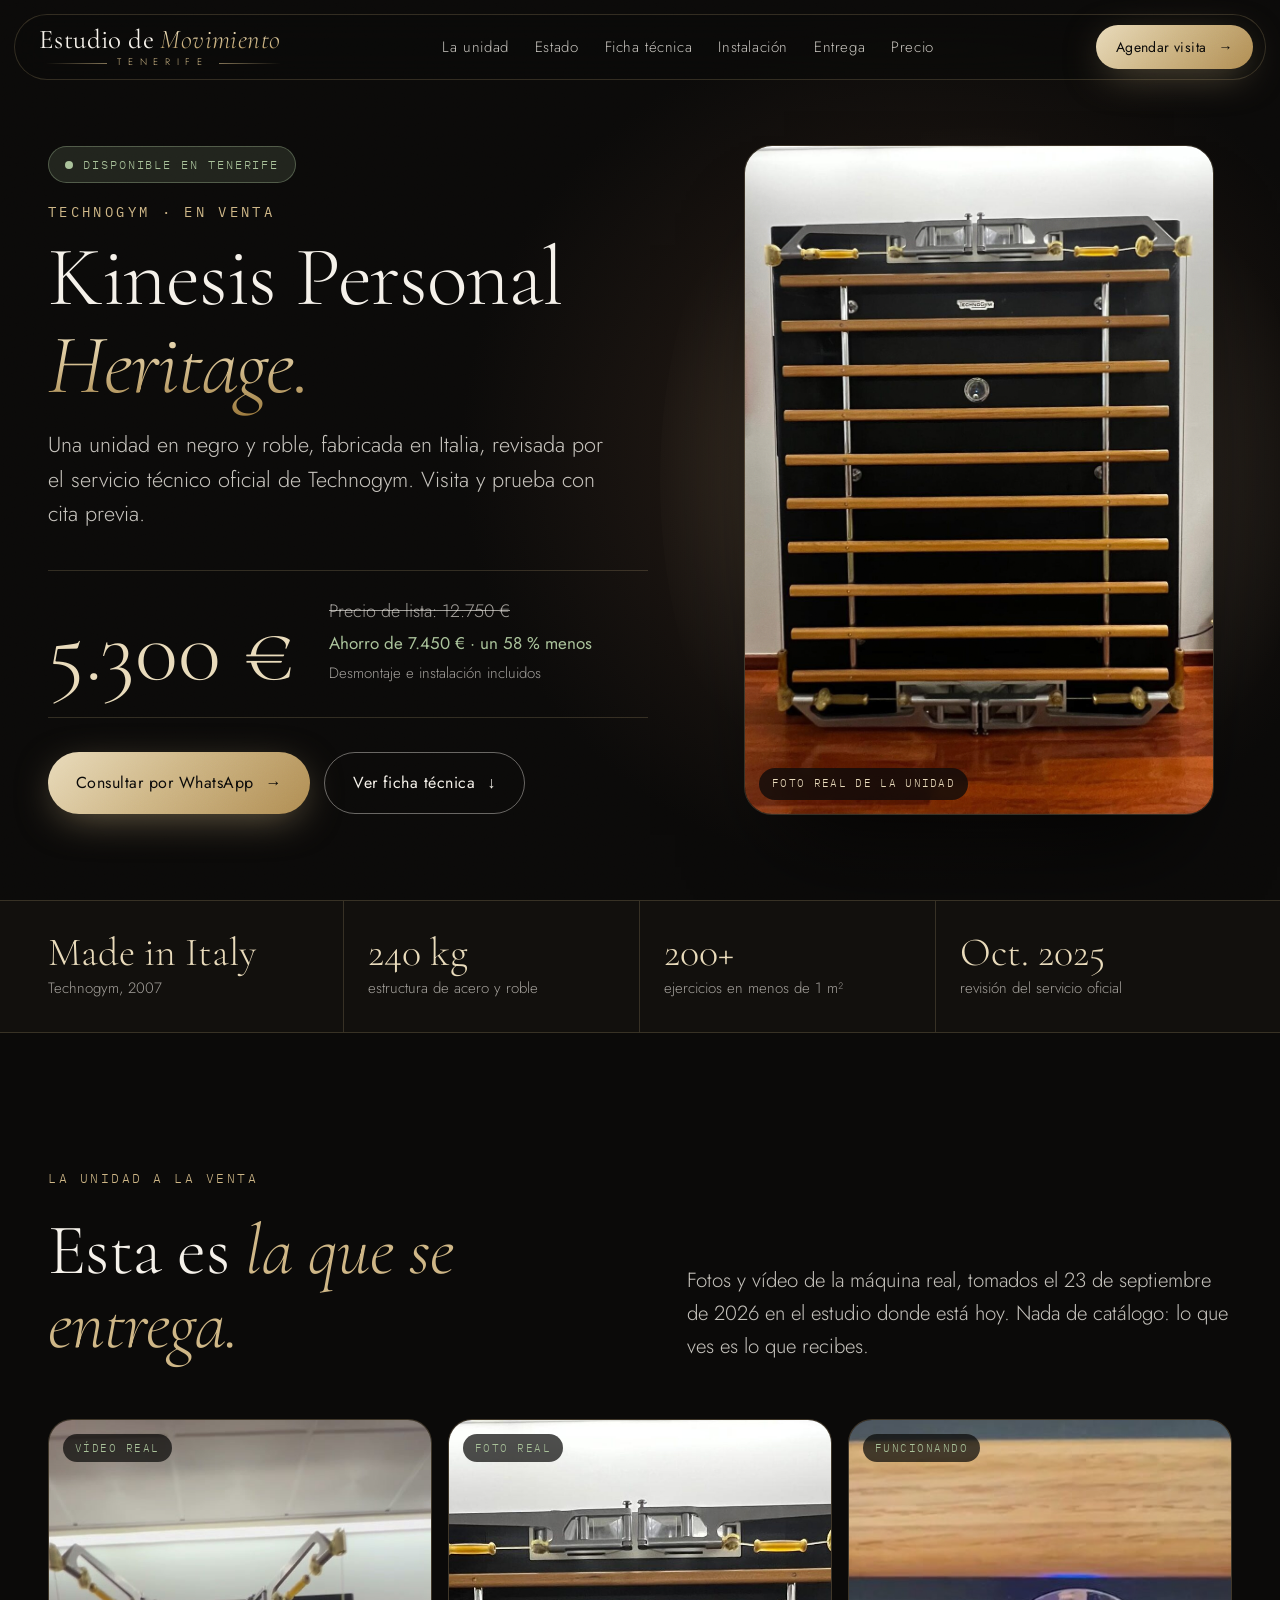
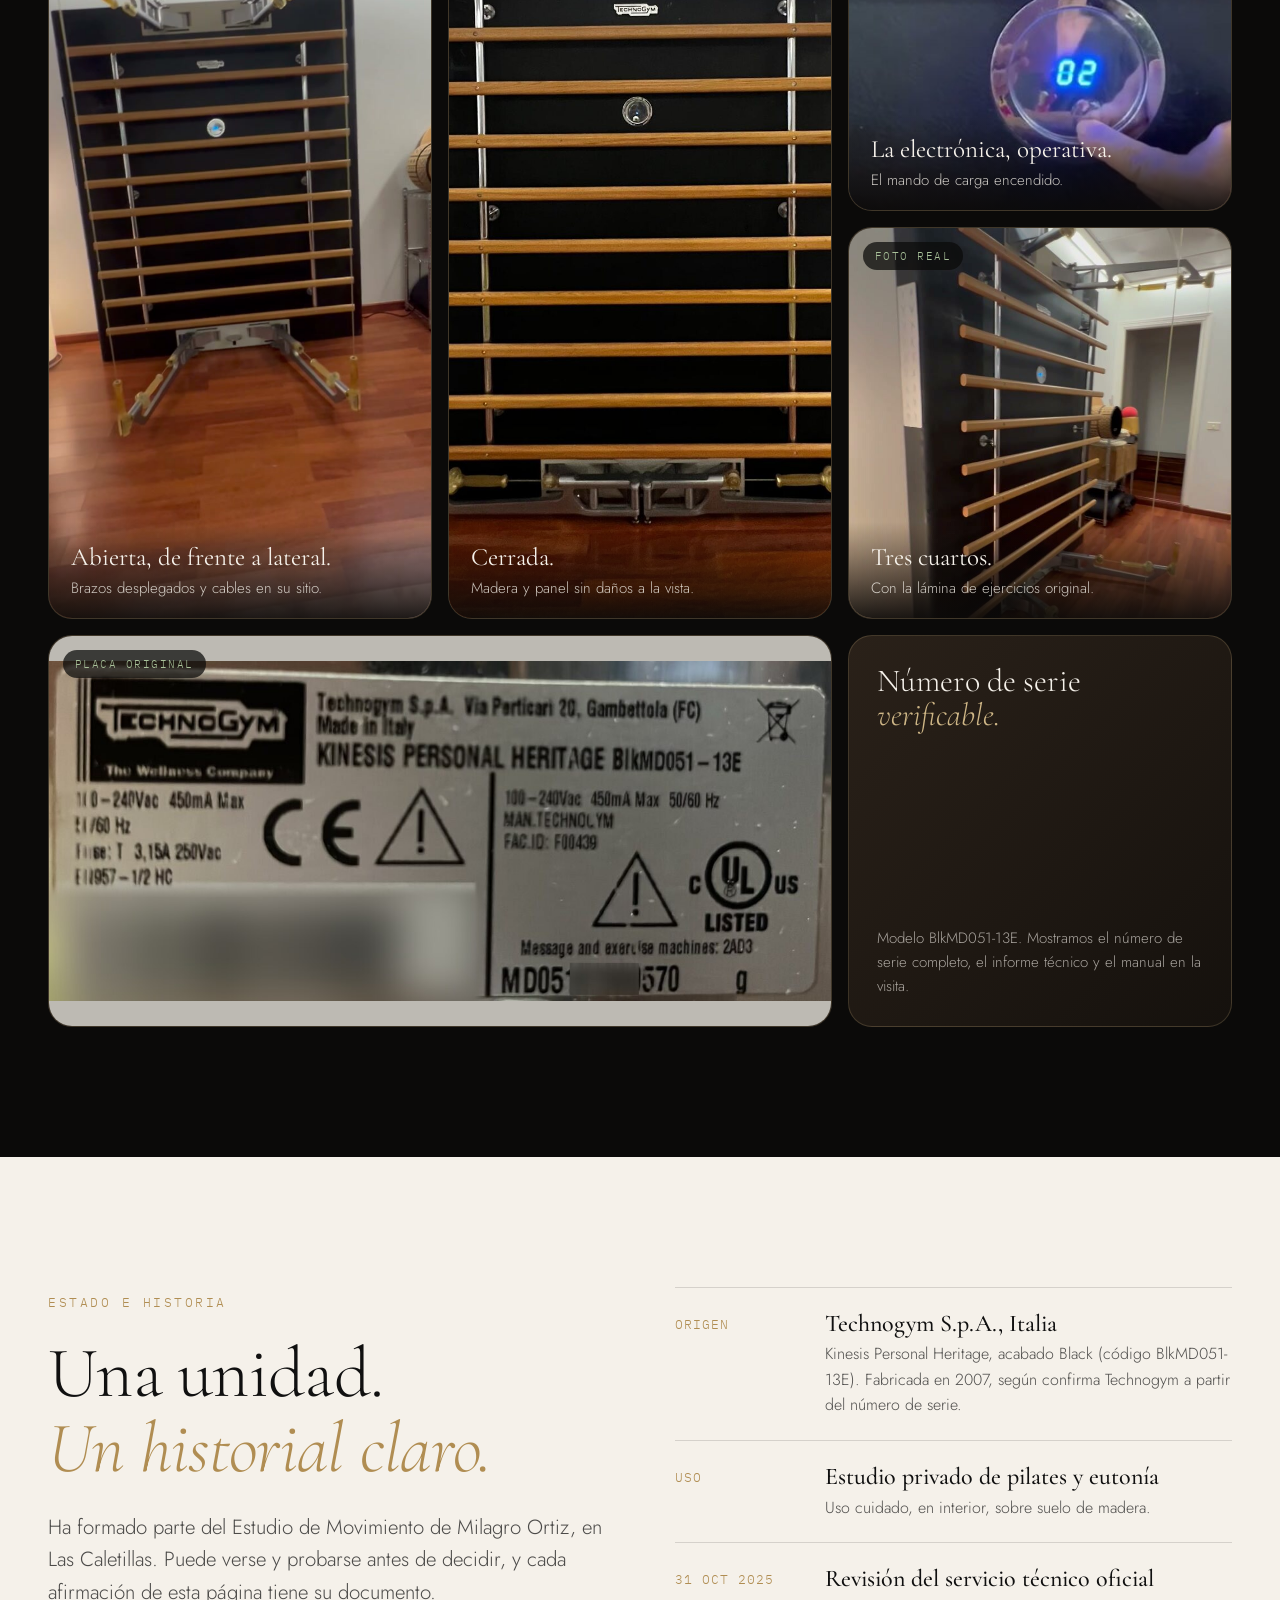
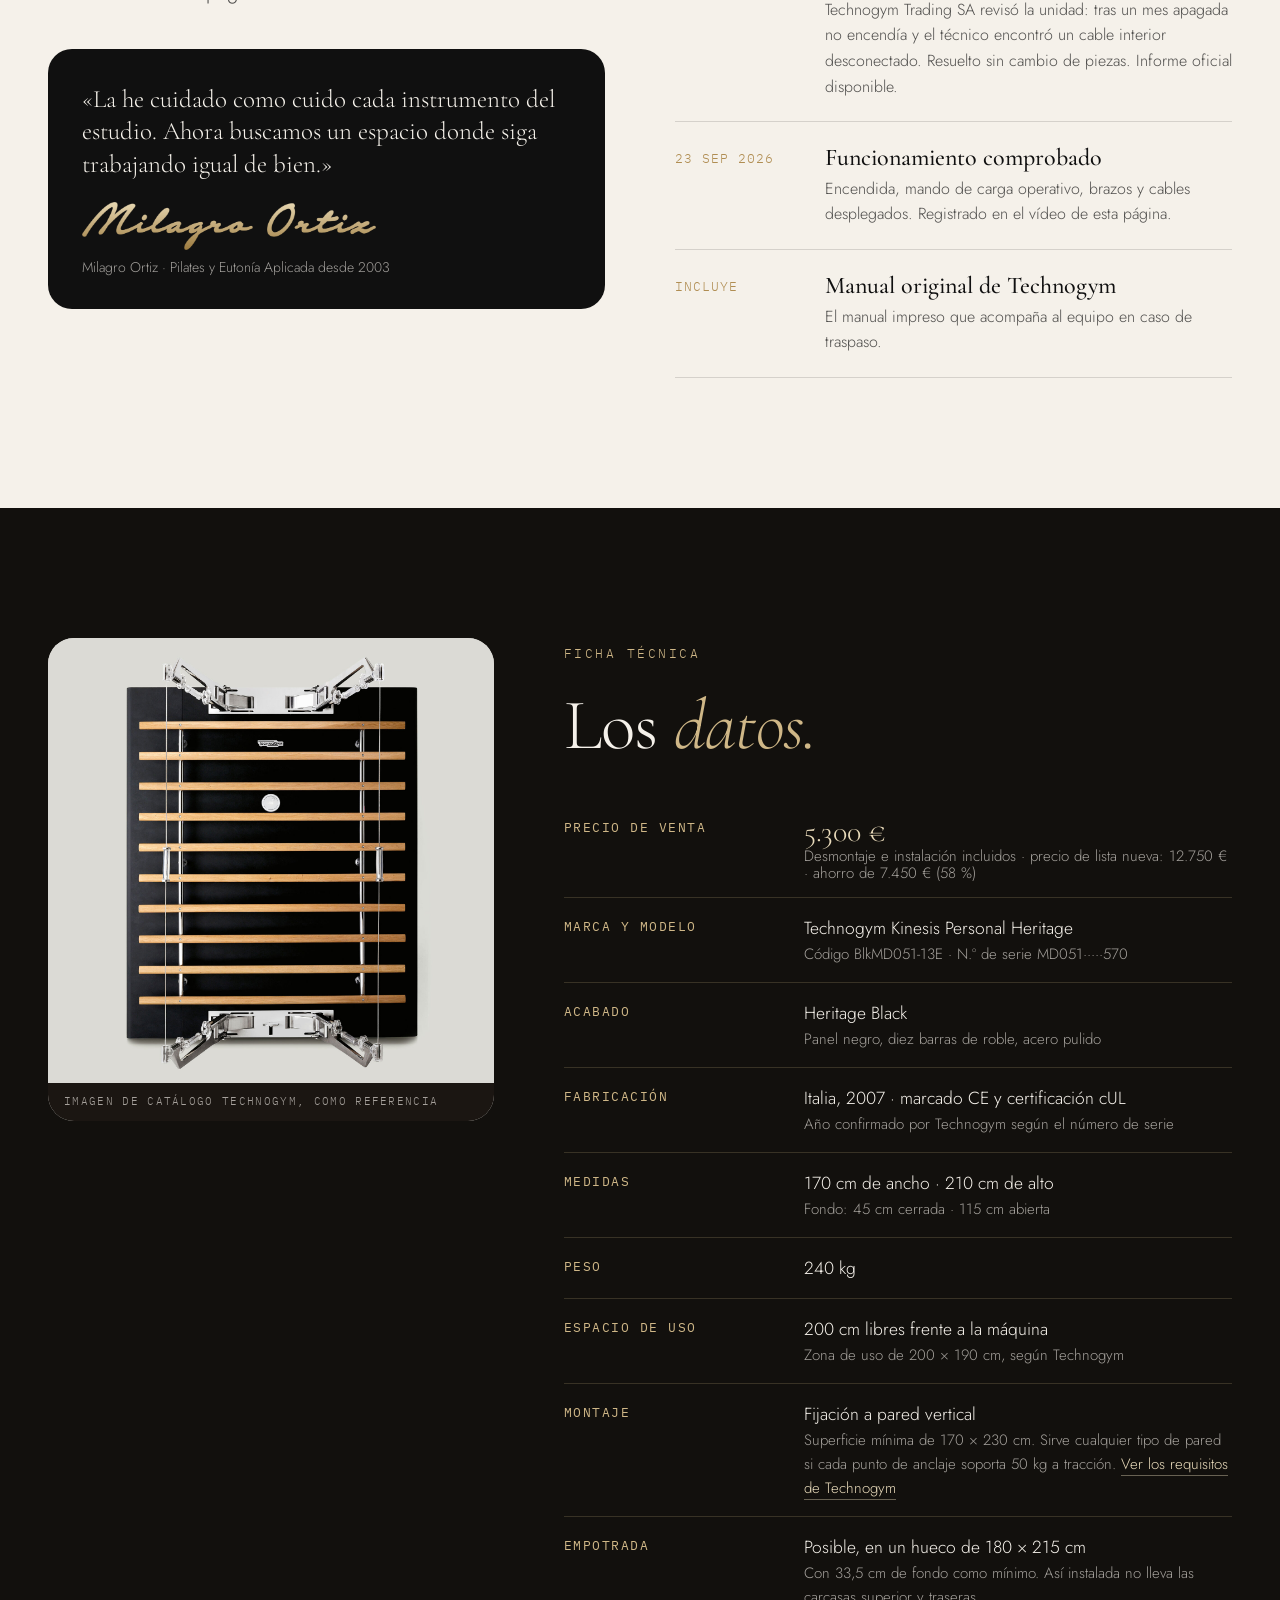
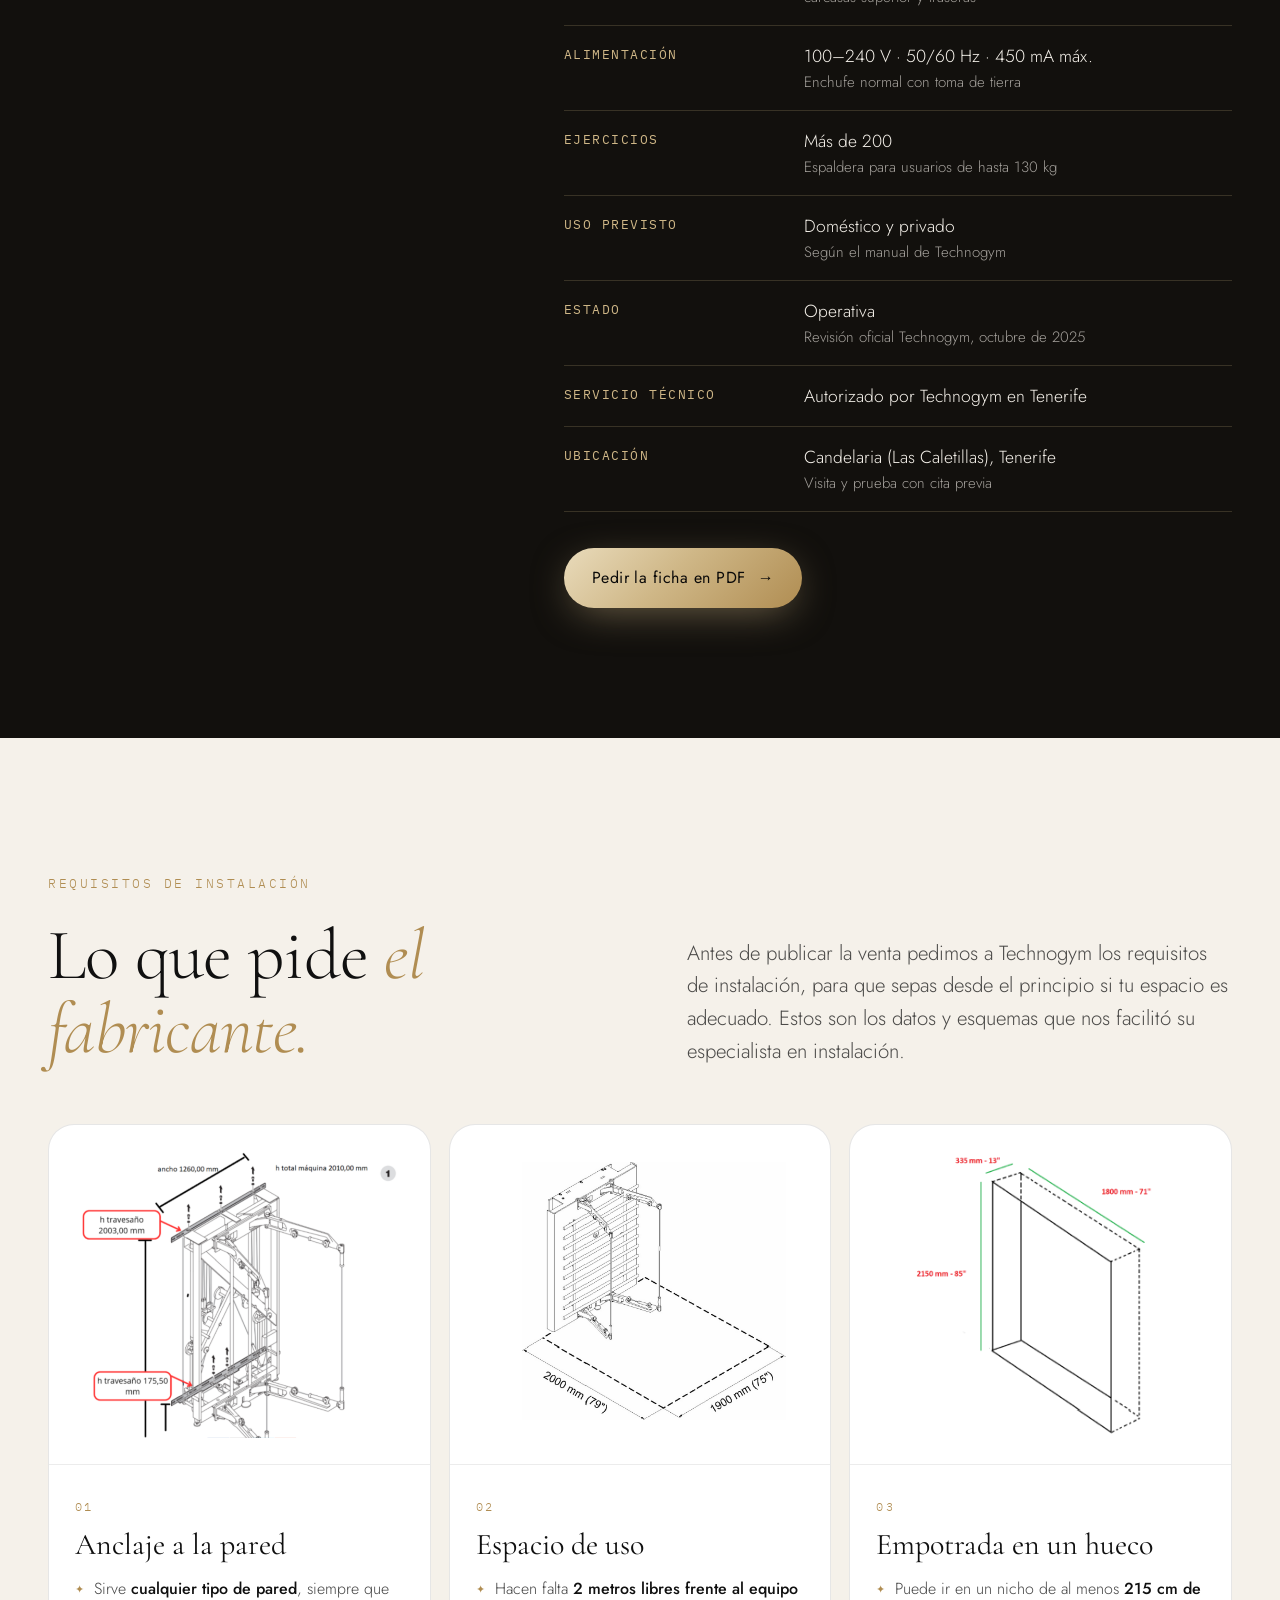
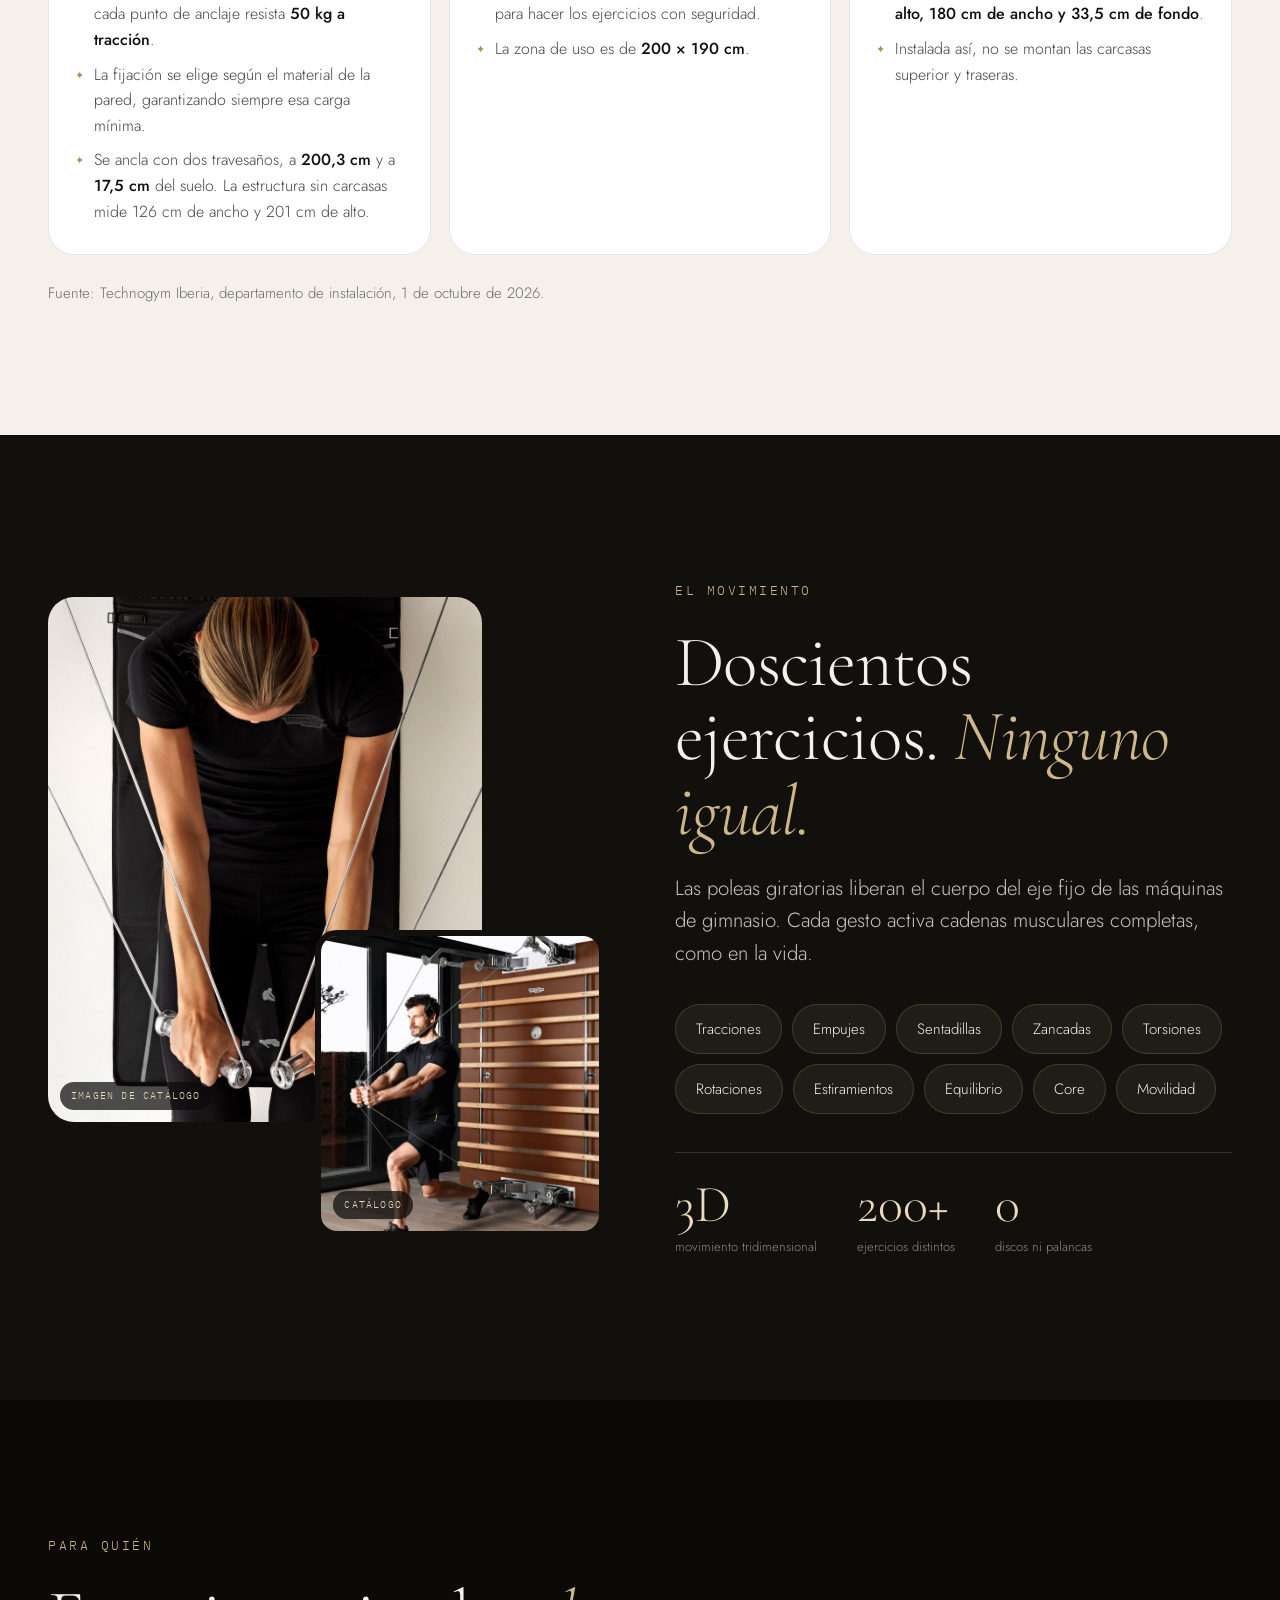
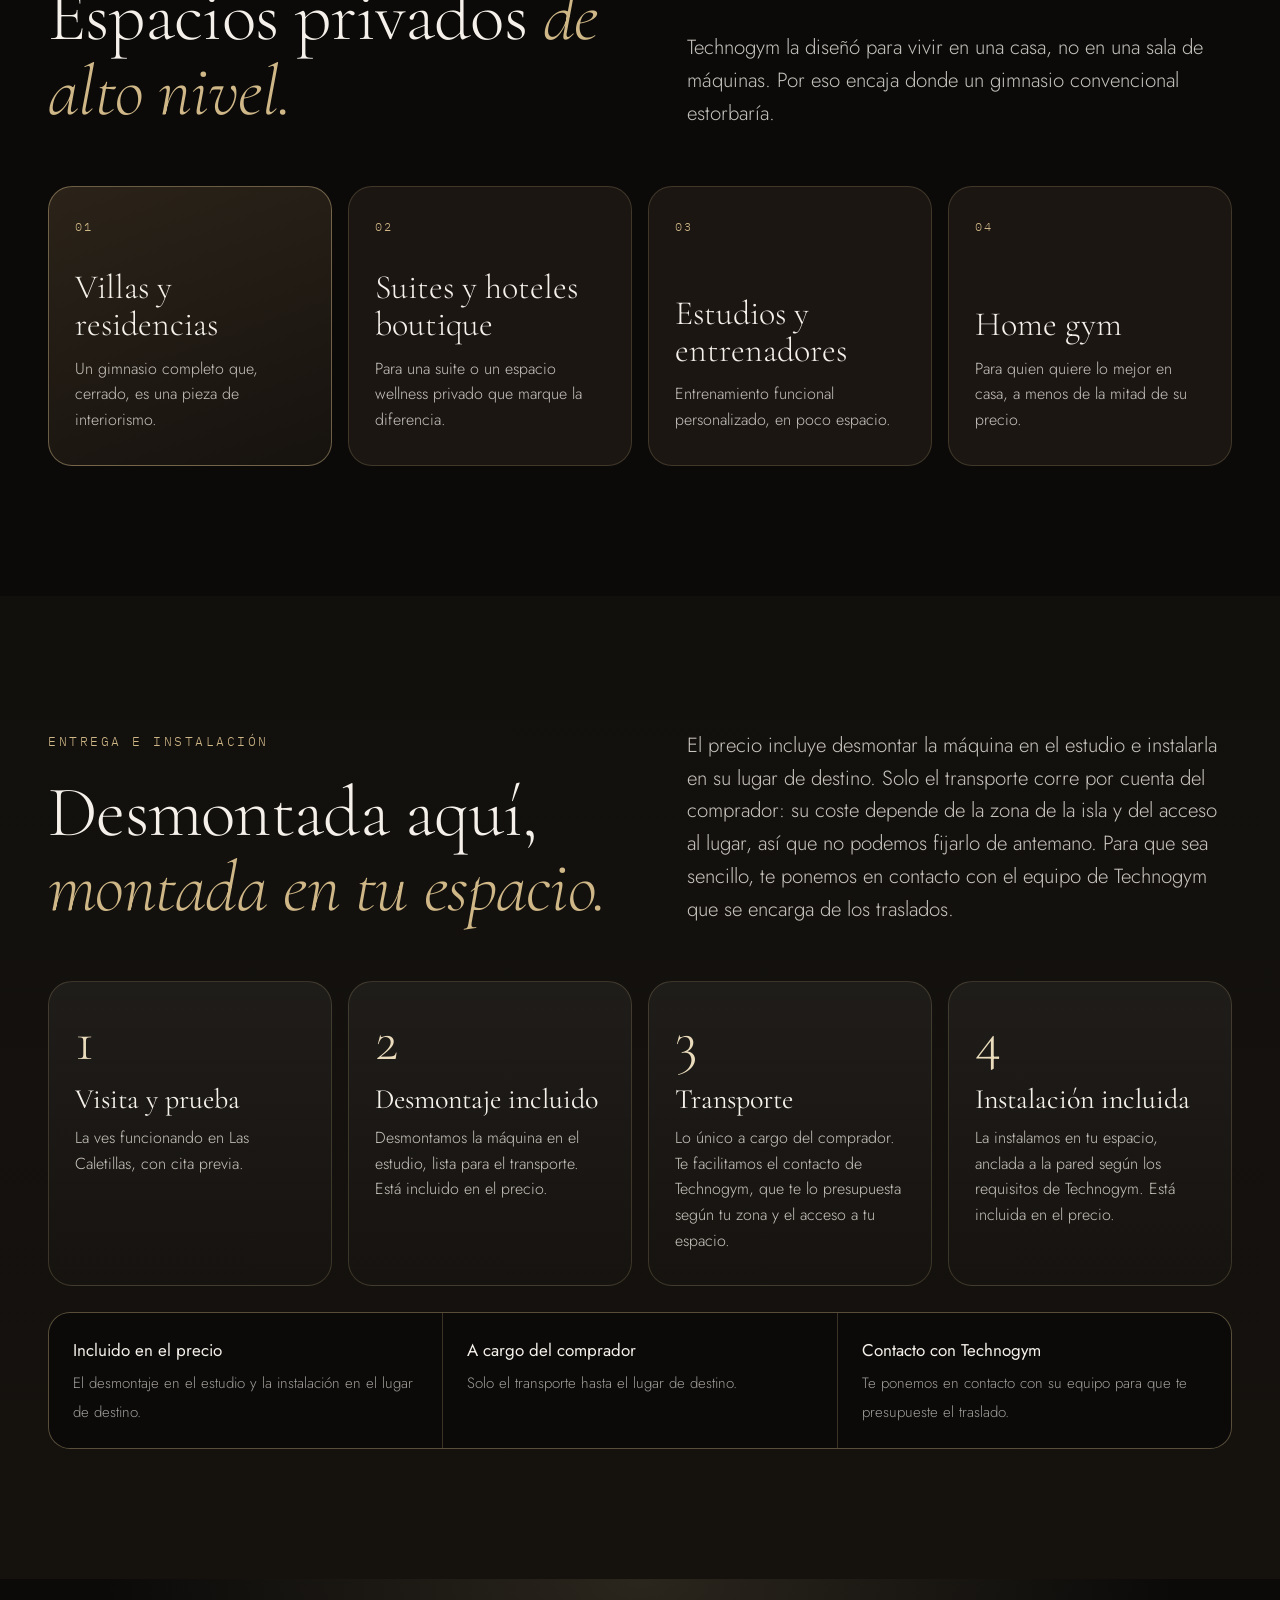
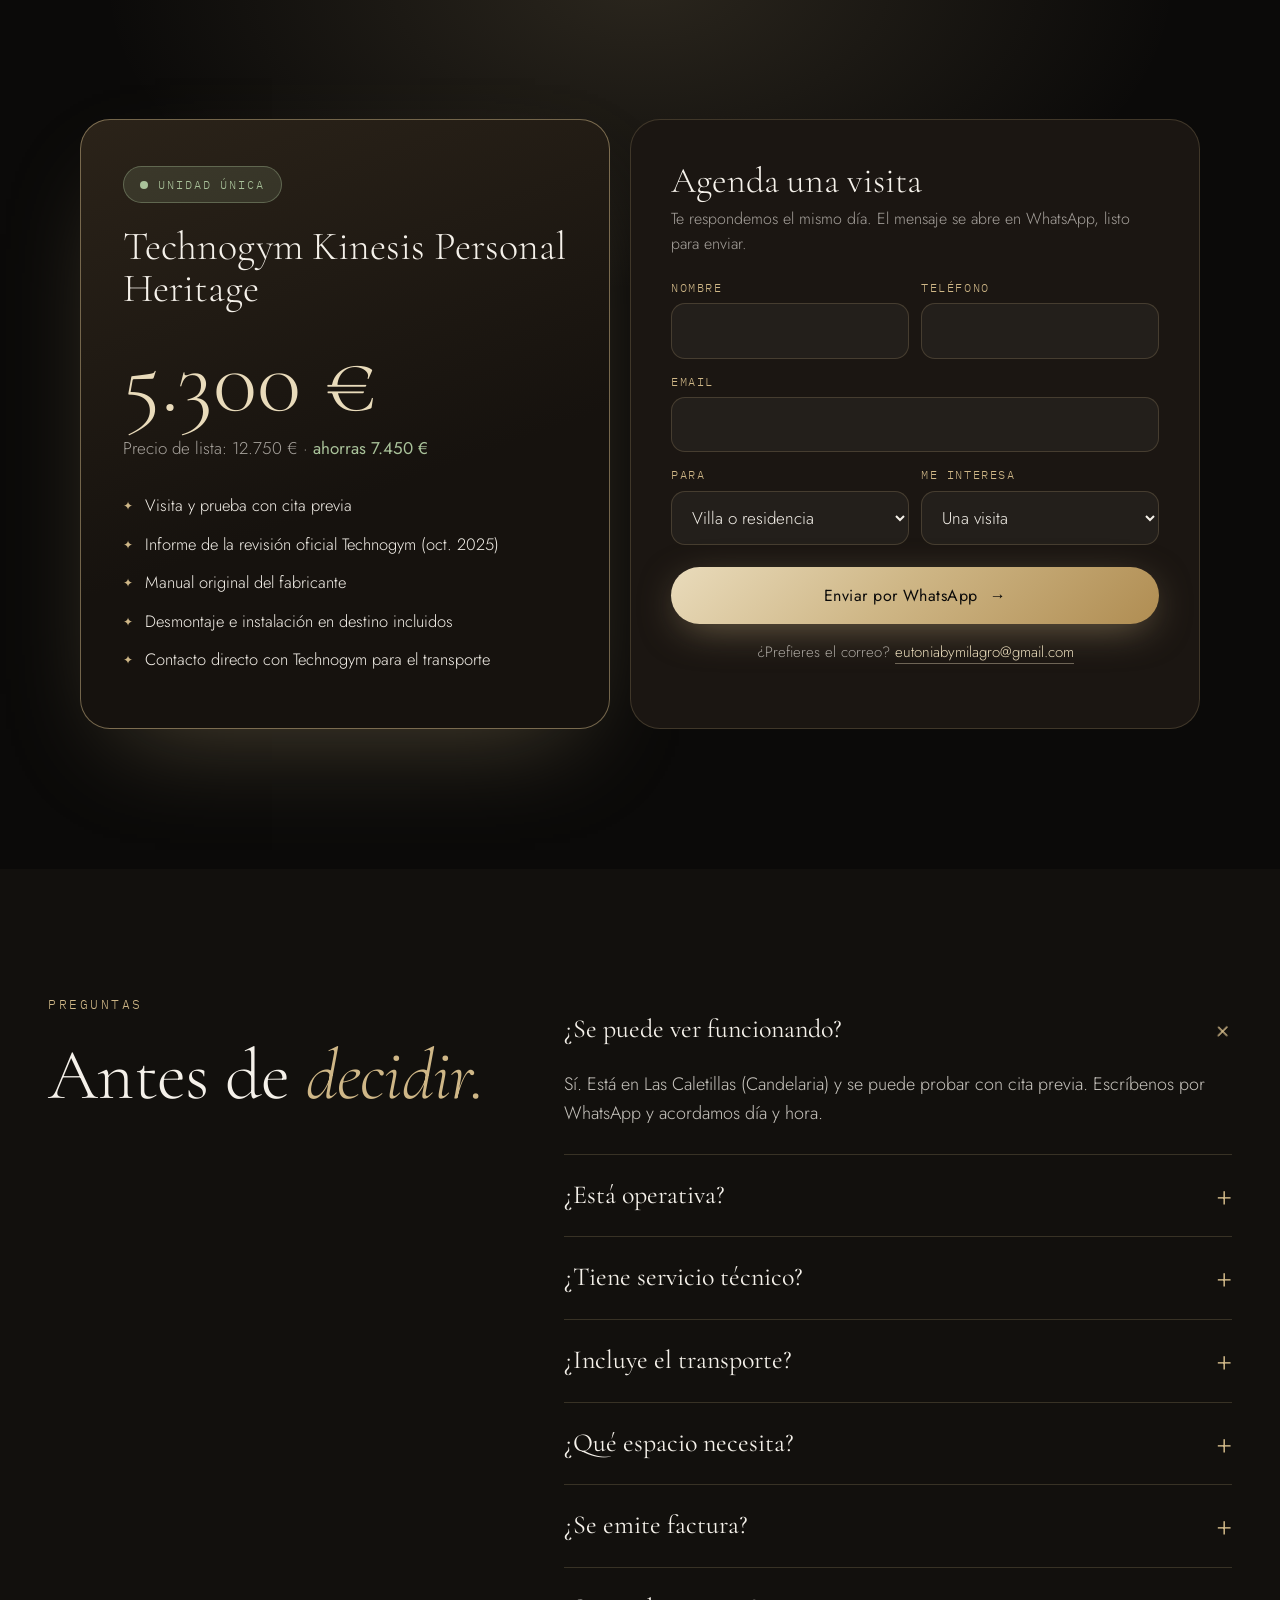
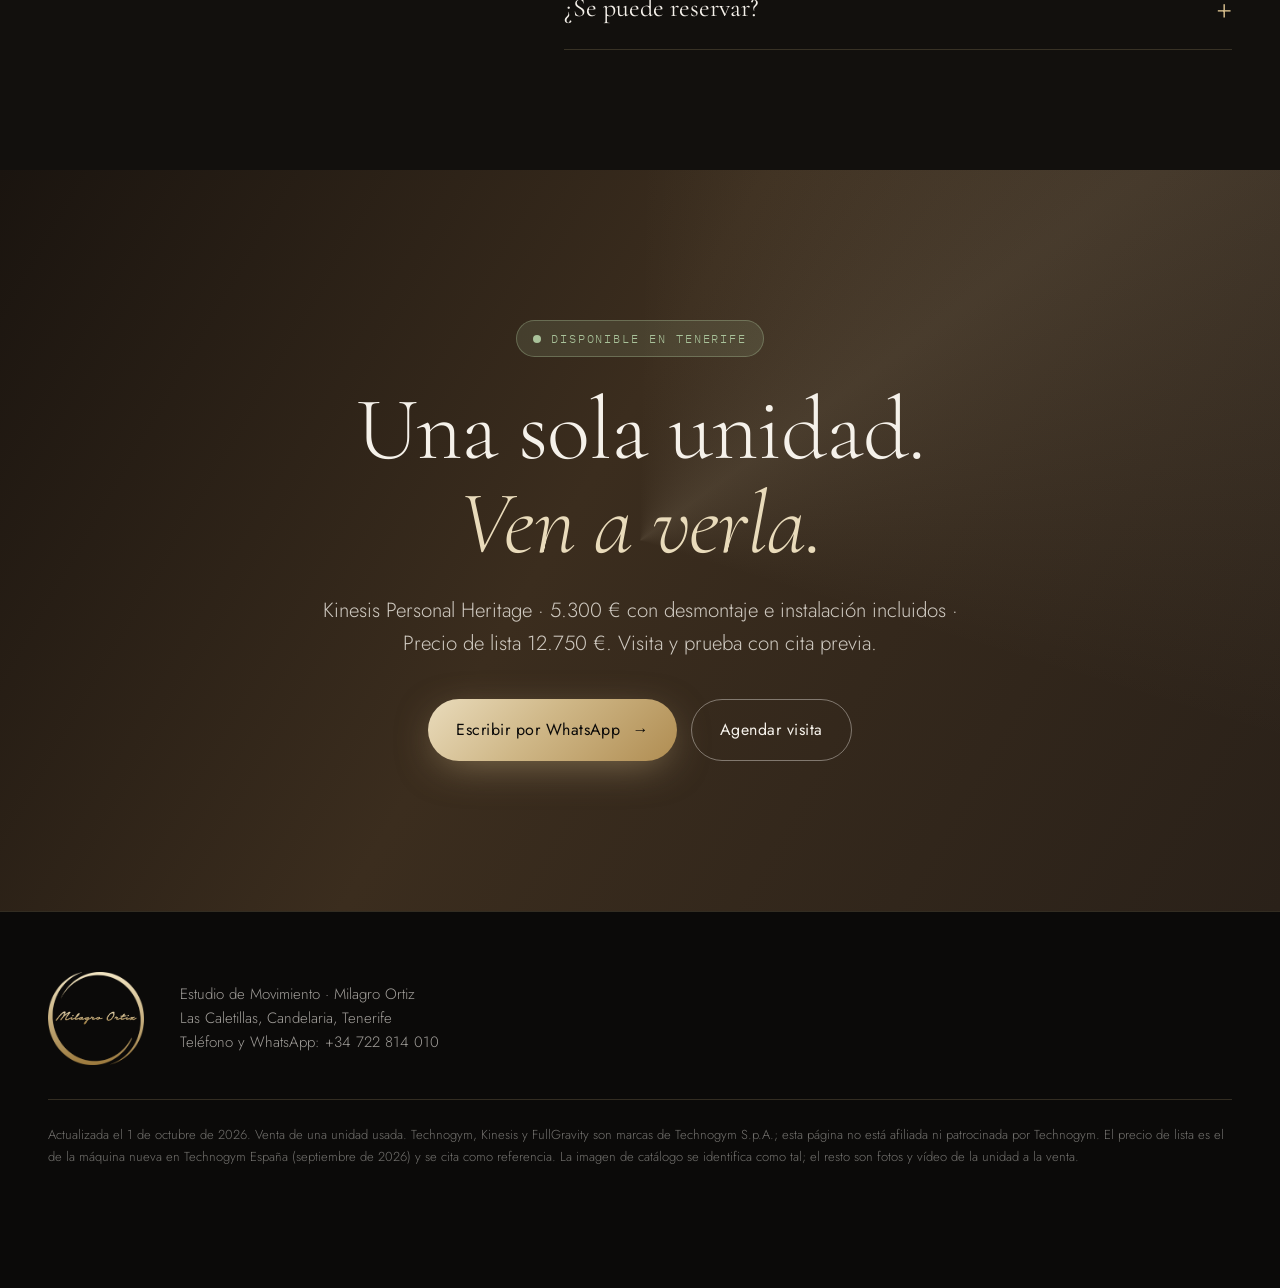
==== index.html @ 62e2c42b "Datos estructurados: política de devolución y envío (avisos de Search Console) Co-Authored-By: Claud" ====
<!doctype html>
<html lang="es">
<head>
<meta charset="utf-8">
<meta name="viewport" content="width=device-width, initial-scale=1">
<title>Technogym Kinesis Personal Heritage en venta · Tenerife</title>
<meta name="description" content="Technogym Kinesis Personal Heritage Black en venta en Tenerife. 5.300 € con el desmontaje y la instalación incluidos (precio de lista 12.750 €). Revisada por el servicio técnico oficial. Visita y prueba con cita previa.">
<meta name="robots" content="index, follow, max-image-preview:large">
<link rel="canonical" href="https://estudiodemovimiento.es/">
<script type="application/ld+json">
{
 "@context": "https://schema.org",
 "@type": "Product",
 "name": "Technogym Kinesis Personal Heritage Black",
 "description": "Technogym Kinesis Personal Heritage en negro y roble, fabricada en Italia en 2007 y revisada por el servicio técnico oficial en octubre de 2025. Una unidad en Tenerife, con el desmontaje y la instalación en destino incluidos.",
 "brand": {
  "@type": "Brand",
  "name": "Technogym"
 },
 "model": "Kinesis Personal Heritage (BlkMD051-13E)",
 "image": [
  "https://estudiodemovimiento.es/img/unidad-frente.jpg",
  "https://estudiodemovimiento.es/img/unidad-abierta.jpg",
  "https://estudiodemovimiento.es/img/unidad-lateral.jpg",
  "https://estudiodemovimiento.es/og.jpg"
 ],
 "offers": {
  "@type": "Offer",
  "url": "https://estudiodemovimiento.es/",
  "price": "5300",
  "priceCurrency": "EUR",
  "itemCondition": "https://schema.org/UsedCondition",
  "availability": "https://schema.org/InStock",
  "areaServed": "Tenerife",
  "seller": {
   "@type": "Organization",
   "name": "Estudio de Movimiento · Milagro Ortiz",
   "url": "https://estudiodemovimiento.es/",
   "telephone": "+34722814010"
  },
  "hasMerchantReturnPolicy": {
   "@type": "MerchantReturnPolicy",
   "applicableCountry": "ES",
   "returnPolicyCategory": "https://schema.org/MerchantReturnNotPermitted"
  },
  "shippingDetails": {
   "@type": "OfferShippingDetails",
   "doesNotShip": true,
   "shippingDestination": {
    "@type": "DefinedRegion",
    "addressCountry": "ES"
   }
  }
 },
 "sku": "BlkMD051-13E",
 "mpn": "BlkMD051-13E"
}
</script>
<meta property="og:type" content="website">
<meta property="og:locale" content="es_ES">
<meta property="og:site_name" content="Estudio de Movimiento · Milagro Ortiz">
<meta property="og:title" content="Technogym Kinesis Personal Heritage · 5.300 € · Tenerife">
<meta property="og:description" content="Una unidad disponible en Tenerife. Desmontaje e instalación incluidos. Precio de lista 12.750 €. Visita y prueba con cita previa.">
<meta property="og:url" content="https://estudiodemovimiento.es/">
<meta property="og:image" content="https://estudiodemovimiento.es/og.jpg">
<meta property="og:image:secure_url" content="https://estudiodemovimiento.es/og.jpg">
<meta property="og:image:type" content="image/jpeg">
<meta property="og:image:width" content="1200">
<meta property="og:image:height" content="630">
<meta property="og:image:alt" content="La Kinesis Personal Heritage en negro y roble, entre el emblema del Estudio de Movimiento y el precio: 5.300 €, desmontaje e instalación incluidos.">
<meta name="twitter:card" content="summary_large_image">
<meta name="twitter:title" content="Technogym Kinesis Personal Heritage · 5.300 € · Tenerife">
<meta name="twitter:description" content="Una unidad disponible en Tenerife. Desmontaje e instalación incluidos. Precio de lista 12.750 €.">
<meta name="twitter:image" content="https://estudiodemovimiento.es/og.jpg">
<link rel="preconnect" href="https://fonts.googleapis.com">
<link rel="preconnect" href="https://fonts.gstatic.com" crossorigin>
<link href="https://fonts.googleapis.com/css2?family=Cormorant+Garamond:ital,wght@0,300;0,400;0,500;1,300;1,400&family=Jost:wght@300;400;500&family=IBM+Plex+Mono:wght@400;500&display=swap" rel="stylesheet">
<style>
:root{
  --ink:#0B0A09; --noche:#12100D; --cafe:#1B1612; --linea:rgba(207,183,135,.2);
  --champ:#CFB787; --champ-2:#E9DBBB; --oro:#B08D52;
  --crema:#F5F1EA; --crema-2:#EAE2D4; --tinta:#101010;
  --verde:#A9C29A; --verde-f:rgba(169,194,154,.14);
  --texto-2:rgba(245,241,234,.8); --texto-3:rgba(245,241,234,.64);
  --serif:"Cormorant Garamond", Georgia, serif;
  --sans:"Jost", "Helvetica Neue", sans-serif;
  --mono:"IBM Plex Mono", ui-monospace, monospace;
  --ancho:1240px;
}
*{box-sizing:border-box;margin:0;padding:0}
html{scroll-behavior:smooth}
body{background:var(--ink);color:var(--crema);font-family:var(--sans);font-weight:300;font-size:18px;line-height:1.6;-webkit-font-smoothing:antialiased;overflow-x:hidden}
img,video{display:block;max-width:100%}
a{color:inherit;text-decoration:none}
em{font-style:italic}
.envoltura{max-width:var(--ancho);margin:0 auto;padding:0 28px}
@media(max-width:560px){.envoltura{padding:0 16px}}

body::after{content:"";position:fixed;inset:0;pointer-events:none;z-index:100;opacity:.06;mix-blend-mode:overlay;
  background-image:url("data:image/svg+xml,%3Csvg xmlns='http://www.w3.org/2000/svg' width='160' height='160'%3E%3Cfilter id='n'%3E%3CfeTurbulence type='fractalNoise' baseFrequency='.9' numOctaves='3' stitchTiles='stitch'/%3E%3C/filter%3E%3Crect width='100%25' height='100%25' filter='url(%23n)'/%3E%3C/svg%3E")}

.rotulo{font-family:var(--mono);font-size:12.5px;letter-spacing:.2em;text-transform:uppercase;color:var(--champ)}
.titulo{font-family:var(--serif);font-weight:300;line-height:1.04;letter-spacing:-.01em}
.titulo em{color:var(--champ)}
h2.titulo{font-size:clamp(42px,5.6vw,84px)}
.bajada{font-size:clamp(18px,1.6vw,21px);color:var(--texto-2);max-width:640px}

.btn{display:inline-flex;align-items:center;justify-content:center;gap:12px;padding:17px 28px;border-radius:100px;font-family:var(--sans);font-weight:400;font-size:16px;letter-spacing:.03em;transition:transform .3s, background .3s, color .3s, box-shadow .3s, border-color .3s;cursor:pointer;border:0}
.btn-oro{background:linear-gradient(135deg,var(--champ-2),var(--champ) 45%,var(--oro));color:var(--ink);box-shadow:0 10px 40px -10px rgba(207,183,135,.55)}
.btn-oro:hover{transform:translateY(-2px);box-shadow:0 18px 50px -12px rgba(207,183,135,.75)}
.btn-linea{border:1px solid rgba(245,241,234,.4);color:var(--crema)}
.btn-linea:hover{border-color:var(--champ);color:var(--champ)}
.flecha{transition:transform .3s}
.btn:hover .flecha{transform:translateX(4px)}

.disp{display:inline-flex;align-items:center;gap:10px;padding:8px 16px;border-radius:100px;background:var(--verde-f);border:1px solid rgba(169,194,154,.35);color:var(--verde);font-family:var(--mono);font-size:12px;letter-spacing:.16em;text-transform:uppercase}
.disp i{width:8px;height:8px;border-radius:50%;background:var(--verde);box-shadow:0 0 0 0 rgba(169,194,154,.6);animation:late 2s infinite}
@keyframes late{70%{box-shadow:0 0 0 9px rgba(169,194,154,0)}100%{box-shadow:0 0 0 0 rgba(169,194,154,0)}}
.pend{display:inline-block;font-family:var(--mono);font-size:11px;letter-spacing:.1em;padding:2px 10px;border-radius:100px;border:1px dashed var(--champ);color:var(--champ);text-transform:uppercase;vertical-align:2px;margin-left:6px;white-space:nowrap}

.rev{opacity:0;transform:translateY(30px);transition:opacity .9s cubic-bezier(.2,.7,.2,1),transform .9s cubic-bezier(.2,.7,.2,1)}
.rev.in{opacity:1;transform:none}
.rev.d1{transition-delay:.1s}.rev.d2{transition-delay:.2s}.rev.d3{transition-delay:.3s}

/* ---------- NAV ---------- */
.nav{position:fixed;top:14px;left:50%;transform:translateX(-50%);width:min(1280px,calc(100% - 28px));z-index:50;
  display:flex;align-items:center;justify-content:space-between;gap:20px;padding:10px 12px 10px 24px;border-radius:100px;
  background:rgba(11,10,9,.62);backdrop-filter:blur(18px) saturate(1.4);-webkit-backdrop-filter:blur(18px) saturate(1.4);border:1px solid var(--linea)}
.marca{display:inline-flex;flex-direction:column;line-height:1;white-space:nowrap}
.marca-n{font-family:var(--serif);font-weight:400;font-size:27px;letter-spacing:.015em}
.marca-n em{font-weight:300;background:linear-gradient(180deg,#F3E6C4 15%,#CFB787 60%,#A8864A);-webkit-background-clip:text;background-clip:text;color:transparent}
.marca-l{display:flex;align-items:center;gap:10px;margin-top:5px;font-size:9.5px;letter-spacing:.7em;text-transform:uppercase;color:var(--champ);padding-left:.7em}
.marca-l::before,.marca-l::after{content:"";flex:1;height:1px;background:linear-gradient(90deg,transparent,rgba(207,183,135,.6))}
.marca-l::after{background:linear-gradient(270deg,transparent,rgba(207,183,135,.6))}
.nav ul{display:flex;gap:26px;list-style:none;font-size:15px;letter-spacing:.04em}
.nav ul a{opacity:.8;transition:opacity .2s,color .2s}
.nav ul a:hover{opacity:1;color:var(--champ)}
.nav .btn{padding:11px 20px;font-size:14px}
.nav .corto{display:none}
@media(max-width:1020px){.nav ul{display:none}}
@media(max-width:560px){.marca-n{font-size:20px}.marca-l{font-size:7.5px}.nav{padding-left:18px}.nav .btn .largo{display:none}.nav .corto{display:inline}}

/* ---------- HERO ---------- */
.hero{position:relative;min-height:100vh;display:flex;align-items:center;overflow:hidden;
  background:radial-gradient(ellipse 45% 60% at 72% 50%,#3a2c1d 0%,#1a1410 45%,var(--ink) 80%)}
.hero-grid{position:relative;z-index:2;display:grid;grid-template-columns:1.1fr .9fr;gap:60px;align-items:center;padding-top:130px;padding-bottom:70px}
.hero h1{font-size:clamp(50px,6.6vw,104px);margin:22px 0 18px;letter-spacing:-.015em}
.hero h1 small{display:block;font-family:var(--mono);font-weight:400;font-size:14px;letter-spacing:.24em;text-transform:uppercase;color:var(--champ);margin-bottom:14px}
.hero h1 em{background:linear-gradient(180deg,#F3E6C4 10%,#CFB787 55%,#9C7A3E);-webkit-background-clip:text;background-clip:text;color:transparent}
.hero .lema{font-size:clamp(19px,1.7vw,22px);color:var(--texto-2);max-width:560px}
.precio-h{display:flex;align-items:flex-end;flex-wrap:wrap;gap:12px 34px;margin:38px 0 34px;padding:26px 0;border-top:1px solid var(--linea);border-bottom:1px solid var(--linea);max-width:600px}
.precio-h .grande{font-family:var(--serif);font-weight:300;font-size:clamp(64px,7vw,96px);line-height:.9;color:var(--champ-2)}
.precio-h .ref{display:flex;flex-direction:column;gap:4px;padding-bottom:6px}
.precio-h .ref s{font-size:18px;color:var(--texto-3)}
.precio-h .ref b{font-weight:400;font-size:17px;color:var(--verde)}
.acciones{display:flex;flex-wrap:wrap;gap:14px}
.hero-foto{position:relative;justify-self:center;width:min(470px,100%)}
.hero-foto::before{content:"";position:absolute;inset:-18%;border-radius:50%;background:radial-gradient(circle,rgba(233,219,187,.18) 0%,transparent 64%)}
.hero-foto figure{position:relative;border-radius:28px;overflow:hidden;border:1px solid var(--linea);box-shadow:0 60px 90px -40px rgba(0,0,0,.9)}
.hero-foto img{width:100%;aspect-ratio:1121/1600;object-fit:cover}
.hero-foto figcaption{position:absolute;left:14px;bottom:14px;padding:7px 13px;border-radius:100px;background:rgba(11,10,9,.78);backdrop-filter:blur(6px);font-family:var(--mono);font-size:11px;letter-spacing:.12em;text-transform:uppercase;color:var(--champ-2)}
@media(max-width:940px){.hero-grid{grid-template-columns:1fr;gap:40px;padding-top:110px}.hero-foto{order:-1;width:min(300px,72%)}}

/* franja de datos */
.franja{border-top:1px solid var(--linea);border-bottom:1px solid var(--linea);background:var(--noche)}
.franja .envoltura{display:grid;grid-template-columns:repeat(4,1fr)}
.dato{padding:30px 24px;border-right:1px solid var(--linea)}
.dato:first-child{padding-left:0}.dato:last-child{border-right:0}
.dato b{display:block;font-family:var(--serif);font-weight:300;font-size:40px;line-height:1.05;color:var(--champ-2)}
.dato span{font-size:15px;color:var(--texto-3)}
@media(max-width:860px){.franja .envoltura{grid-template-columns:1fr 1fr}.dato{padding:22px 16px}.dato:nth-child(2){border-right:0}.dato:nth-child(-n+2){border-bottom:1px solid var(--linea)}.dato:nth-child(3){padding-left:0}}

/* ---------- LA UNIDAD (galería real) ---------- */
.seccion{padding:130px 0}
.cabecera{display:grid;grid-template-columns:1.1fr 1fr;gap:40px;align-items:end;margin-bottom:56px}
.cabecera .bajada{justify-self:end}
@media(max-width:860px){.cabecera{grid-template-columns:1fr}.cabecera .bajada{justify-self:start}.seccion{padding:90px 0}}
.galeria{display:grid;grid-template-columns:repeat(12,1fr);grid-auto-rows:120px;gap:16px}
.g{position:relative;border-radius:24px;overflow:hidden;background:var(--cafe);border:1px solid var(--linea)}
.g img,.g video{width:100%;height:100%;object-fit:cover}
.g .pie{position:absolute;left:0;right:0;bottom:0;padding:22px 22px 18px;background:linear-gradient(0deg,rgba(11,10,9,.9),transparent);font-size:15px;color:var(--texto-2)}
.g .pie b{display:block;font-family:var(--serif);font-weight:400;font-size:25px;line-height:1.1;color:var(--crema);margin-bottom:4px}
.g1{grid-column:span 4;grid-row:span 6}
.g2{grid-column:span 4;grid-row:span 6}
.g3{grid-column:span 4;grid-row:span 3}
.g4{grid-column:span 4;grid-row:span 3}
.g5{grid-column:span 8;grid-row:span 3}
.g6{grid-column:span 4;grid-row:span 3;padding:28px;display:flex;flex-direction:column;justify-content:space-between;background:linear-gradient(135deg,#2a2119,#15110d)}
.g6 h3{font-family:var(--serif);font-weight:300;font-size:32px;line-height:1.08}
.g6 p{font-size:15px;color:var(--texto-3)}
.g5 img{object-fit:contain;background:#bdbab3}
.real{position:absolute;top:14px;left:14px;padding:6px 12px;border-radius:100px;background:rgba(11,10,9,.72);font-family:var(--mono);font-size:10.5px;letter-spacing:.14em;text-transform:uppercase;color:var(--verde)}
.nota-foto{margin-top:22px;font-size:15px;color:var(--texto-3)}
@media(max-width:900px){.galeria{grid-template-columns:1fr 1fr;grid-auto-rows:auto}.g{grid-column:auto!important;grid-row:auto!important}.g1,.g2{aspect-ratio:9/16}.g3,.g4{aspect-ratio:1}.g5{grid-column:1/-1!important;aspect-ratio:16/7}.g6{grid-column:1/-1!important}}
@media(max-width:560px){.g .pie{padding:14px 14px 12px;font-size:0}.g .pie b{font-size:19px;margin:0}.real{top:10px;left:10px;font-size:9.5px;padding:5px 9px}}

/* ---------- ESTADO E HISTORIA ---------- */
.estado{padding:130px 0;background:var(--crema);color:var(--tinta)}
.estado .rotulo{color:var(--oro)}
.estado .titulo em{color:var(--oro)}
.estado .bajada{color:rgba(16,16,16,.74)}
.est-grid{display:grid;grid-template-columns:1fr 1fr;gap:70px;align-items:start}
.hitos{list-style:none;border-top:1px solid rgba(16,16,16,.14)}
.hitos li{display:grid;grid-template-columns:130px 1fr;gap:20px;padding:22px 0;border-bottom:1px solid rgba(16,16,16,.14)}
.hitos .f{font-family:var(--mono);font-size:13px;letter-spacing:.08em;color:var(--oro);padding-top:5px;text-transform:uppercase}
.hitos b{display:block;font-family:var(--serif);font-weight:500;font-size:24px;line-height:1.15}
.hitos p{font-size:16px;color:rgba(16,16,16,.72);margin-top:4px}
.garante{margin-top:40px;padding:34px 34px 30px;border-radius:24px;background:var(--tinta);color:var(--crema)}
.garante p{font-family:var(--serif);font-size:25px;line-height:1.3;font-weight:300}
.garante img{height:48px;margin-top:22px}
.garante small{display:block;font-size:14px;color:var(--texto-3);margin-top:6px}
.estado .pend{border-color:var(--oro);color:var(--oro)}
@media(max-width:900px){.est-grid{grid-template-columns:1fr;gap:40px}.hitos li{grid-template-columns:1fr;gap:4px}.estado{padding:90px 0}}

/* ---------- FICHA ---------- */
.ficha{padding:130px 0;background:var(--noche)}
.ficha-grid{display:grid;grid-template-columns:.8fr 1.2fr;gap:70px;align-items:start}
.ficha-img{border-radius:26px;overflow:hidden;background:#dcdad4;position:sticky;top:110px}
.ficha-img span{display:block;padding:10px 16px;background:var(--cafe);font-family:var(--mono);font-size:11px;letter-spacing:.12em;text-transform:uppercase;color:var(--texto-3)}
.tabla{width:100%;border-collapse:collapse}
.tabla tr{border-bottom:1px solid var(--linea)}
.tabla th{text-align:left;font-weight:400;font-family:var(--mono);font-size:12.5px;letter-spacing:.12em;text-transform:uppercase;color:var(--champ);padding:18px 20px 18px 0;width:36%;vertical-align:top}
.tabla td{padding:16px 0;font-size:17.5px}
.tabla td small{display:block;color:var(--texto-3);font-size:15px}
.tabla tr.destacado td{font-family:var(--serif);font-size:30px;color:var(--champ-2);line-height:1.1}
.tabla tr.destacado td small{font-family:var(--sans)}
.ficha .acciones{margin-top:36px}
@media(max-width:900px){.ficha-grid{grid-template-columns:1fr;gap:40px}.ficha-img{position:static;max-width:420px}.ficha{padding:90px 0}.tabla th{width:40%}}

/* ---------- INSTALACIÓN ---------- */
.instalacion{padding:130px 0;background:var(--crema);color:var(--tinta)}
.instalacion .rotulo{color:var(--oro)}
.instalacion .titulo em{color:var(--oro)}
.instalacion .bajada{color:rgba(16,16,16,.74)}
.req-grid{display:grid;grid-template-columns:repeat(3,1fr);gap:18px}
.req{display:flex;flex-direction:column;border-radius:26px;overflow:hidden;background:#fff;border:1px solid rgba(16,16,16,.1)}
.req figure{height:340px;padding:26px;display:flex;align-items:center;justify-content:center;border-bottom:1px solid rgba(16,16,16,.08)}
.req figure img{max-width:100%;max-height:100%;object-fit:contain}
.req div{padding:26px 26px 30px}
.req .num{font-family:var(--mono);font-size:12px;letter-spacing:.2em;color:var(--oro)}
.req h3{font-family:var(--serif);font-weight:400;font-size:30px;line-height:1.08;margin:10px 0 14px}
.req ul{list-style:none;display:flex;flex-direction:column;gap:9px}
.req li{display:flex;gap:10px;font-size:16px;color:rgba(16,16,16,.78)}
.req li::before{content:"✦";color:var(--oro);font-size:11px;margin-top:5px}
.req li b{font-weight:500;color:var(--tinta)}
.fuente{margin-top:26px;font-size:15px;color:rgba(16,16,16,.6)}
@media(max-width:1000px){.req-grid{grid-template-columns:1fr 1fr}.req:first-child{grid-column:1/-1}}
@media(max-width:640px){.req-grid{grid-template-columns:1fr}.req figure{height:260px;padding:18px}.instalacion{padding:90px 0}}

/* ---------- EL MOVIMIENTO ---------- */
.movimiento{background:var(--noche);padding:140px 0;overflow:hidden}
.mov-grid{display:grid;grid-template-columns:1fr 1fr;gap:70px;align-items:center}
.mov-fotos{position:relative;height:640px}
.mov-fotos .f1{position:absolute;left:0;top:0;width:78%;height:82%;border-radius:26px;overflow:hidden}
.mov-fotos .f2{position:absolute;right:0;bottom:0;width:52%;height:48%;border-radius:22px;overflow:hidden;border:6px solid var(--noche)}
.mov-fotos img{width:100%;height:100%;object-fit:cover}
.patrones{display:flex;flex-wrap:wrap;gap:10px;margin:34px 0 38px}
.patrones span{padding:12px 20px;border-radius:100px;background:rgba(207,183,135,.08);border:1px solid var(--linea);font-size:15px;transition:background .3s,color .3s,transform .3s}
.patrones span:hover{background:var(--champ);color:var(--ink);transform:translateY(-2px)}
.mov-dato{display:flex;gap:40px;border-top:1px solid var(--linea);padding-top:26px}
.mov-dato b{font-family:var(--serif);font-weight:300;font-size:52px;line-height:1;color:var(--champ-2);display:block}
.mov-dato span{font-size:13px;color:rgba(245,241,234,.55)}
@media(max-width:900px){.mov-grid{grid-template-columns:1fr}.mov-fotos{height:460px}}
.mov-fotos .cat{position:absolute;left:12px;bottom:12px;padding:6px 11px;border-radius:100px;background:rgba(11,10,9,.72);font-family:var(--mono);font-size:10px;letter-spacing:.12em;text-transform:uppercase;color:var(--champ-2)}
.mov-fotos > div{position:absolute}
@media(max-width:560px){.mov-fotos{height:380px}.movimiento{padding:90px 0}}

/* ---------- PARA QUIÉN ---------- */
.quien{padding:130px 0;background:var(--ink)}
.q-grid{display:grid;grid-template-columns:repeat(4,1fr);gap:16px}
.q{border-radius:24px;padding:30px 26px 32px;min-height:280px;display:flex;flex-direction:column;justify-content:space-between;border:1px solid var(--linea);background:var(--cafe);transition:transform .35s,border-color .35s}
.q:hover{transform:translateY(-6px);border-color:rgba(207,183,135,.5)}
.q:nth-child(1){background:linear-gradient(160deg,#2b2319,#16120e);border-color:rgba(207,183,135,.45)}
.q b{font-family:var(--serif);font-weight:300;font-size:34px;line-height:1.04}
.q p{font-size:16px;color:var(--texto-2);margin-top:12px}
.q .num{font-family:var(--mono);font-size:12px;letter-spacing:.2em;color:var(--champ)}
@media(max-width:1000px){.q-grid{grid-template-columns:1fr 1fr}}
@media(max-width:560px){.q-grid{grid-template-columns:1fr}.q{min-height:0;gap:30px}}

/* ---------- ENTREGA ---------- */
.entrega{padding:130px 0;background:linear-gradient(180deg,var(--noche),#15120e)}
.pasos{display:grid;grid-template-columns:repeat(4,1fr);gap:16px;counter-reset:p}
.paso{padding:30px 26px 32px;border-radius:24px;background:linear-gradient(180deg,rgba(255,255,255,.05),rgba(255,255,255,.012));border:1px solid var(--linea)}
.paso .n{font-family:var(--serif);font-weight:300;font-size:58px;line-height:1;color:var(--champ-2)}
.paso h3{font-family:var(--serif);font-weight:400;font-size:28px;margin:14px 0 10px;line-height:1.1}
.paso p{font-size:16px;color:var(--texto-2)}
.condiciones{display:grid;grid-template-columns:repeat(3,1fr);gap:1px;margin-top:26px;border-radius:22px;overflow:hidden;border:1px solid var(--linea);background:var(--linea)}
.condiciones div{background:var(--ink);padding:24px 24px 22px}
.condiciones b{display:block;font-weight:400;font-size:17px;margin-bottom:4px}
.condiciones span{font-size:15px;color:var(--texto-3)}
@media(max-width:1000px){.pasos{grid-template-columns:1fr 1fr}.condiciones{grid-template-columns:1fr}}
@media(max-width:560px){.pasos{grid-template-columns:1fr}.entrega{padding:90px 0}}

/* ---------- OFERTA + FORMULARIO ---------- */
.oferta{padding:140px 0;background:radial-gradient(ellipse 60% 50% at 50% 0%,rgba(207,183,135,.16),transparent 70%),var(--ink)}
.of-grid{display:grid;grid-template-columns:1fr 1fr;gap:20px;max-width:1120px;margin:0 auto}
.tarjeta-precio{border-radius:30px;padding:46px 42px;background:linear-gradient(160deg,#2b2319 0%,#16120e 60%);border:1px solid rgba(207,183,135,.5);box-shadow:0 40px 100px -40px rgba(207,183,135,.35)}
.tarjeta-precio h3{font-family:var(--serif);font-weight:300;font-size:40px;line-height:1.05}
.tarjeta-precio .monto{font-family:var(--serif);font-weight:300;font-size:92px;line-height:1;color:var(--champ-2);margin:26px 0 8px}
.tarjeta-precio .monto-ref{font-size:17px;color:var(--texto-3)}
.tarjeta-precio .monto-ref b{color:var(--verde);font-weight:400}
.tarjeta-precio ul{list-style:none;margin:30px 0 0;display:flex;flex-direction:column;gap:12px}
.tarjeta-precio li{display:flex;gap:12px;font-size:16.5px}
.tarjeta-precio li::before{content:"✦";color:var(--champ);font-size:12px;margin-top:5px}
.form{border-radius:30px;padding:42px 40px;background:var(--cafe);border:1px solid var(--linea)}
.form h3{font-family:var(--serif);font-weight:300;font-size:36px;line-height:1.05;margin-bottom:6px}
.form > p{font-size:16px;color:var(--texto-3);margin-bottom:22px}
.campo{display:flex;flex-direction:column;gap:6px;margin-bottom:14px}
.campo label{font-family:var(--mono);font-size:11.5px;letter-spacing:.14em;text-transform:uppercase;color:var(--champ)}
.campo input,.campo select{font:inherit;font-size:17px;color:var(--crema);background:rgba(255,255,255,.04);border:1px solid var(--linea);border-radius:14px;padding:13px 16px;outline:none;transition:border-color .2s}
.campo input:focus,.campo select:focus{border-color:var(--champ)}
.campo select option{background:var(--cafe)}
.dos{display:grid;grid-template-columns:1fr 1fr;gap:12px}
.form .btn{width:100%;margin-top:8px}
.form .alt{margin-top:16px;font-size:15px;color:var(--texto-3);text-align:center}
.form .alt a{color:var(--champ-2);border-bottom:1px solid rgba(233,219,187,.4)}
@media(max-width:900px){.of-grid{grid-template-columns:1fr}.tarjeta-precio,.form{padding:34px 24px}.tarjeta-precio .monto{font-size:72px}.oferta{padding:90px 0}}
@media(max-width:480px){.dos{grid-template-columns:1fr}}

/* ---------- FAQ ---------- */
.faq{padding:120px 0;background:var(--noche)}
.faq-grid{display:grid;grid-template-columns:.8fr 1.2fr;gap:70px}
details{border-bottom:1px solid var(--linea)}
summary{list-style:none;cursor:pointer;padding:24px 0;display:flex;justify-content:space-between;gap:20px;font-family:var(--serif);font-size:26px;font-weight:400;line-height:1.2}
summary::-webkit-details-marker{display:none}
summary::after{content:"+";font-family:var(--sans);font-weight:300;font-size:28px;color:var(--champ);transition:transform .3s}
details[open] summary::after{transform:rotate(45deg)}
details p{padding:0 0 26px;color:var(--texto-2);max-width:660px}
@media(max-width:860px){.faq-grid{grid-template-columns:1fr;gap:26px}.faq{padding:90px 0}summary{font-size:22px}}

/* ---------- CIERRE ---------- */
.cierre{padding:150px 0;text-align:center;position:relative;overflow:hidden;background:linear-gradient(120deg,#1a140f 0%,#3b2d1e 45%,#2a2119 100%)}
.cierre::before{content:"";position:absolute;inset:-40%;background:conic-gradient(from 0deg,transparent,rgba(233,219,187,.1),transparent 30%);animation:rota 18s linear infinite}
@keyframes rota{to{transform:rotate(360deg)}}
.cierre .envoltura{position:relative}
.cierre h2{font-size:clamp(48px,7vw,110px)}
.cierre h2 em{color:var(--champ-2)}
.cierre .bajada{margin:24px auto 40px}
.cierre .acciones{justify-content:center}

/* ---------- PIE ---------- */
footer{padding:60px 0 120px;background:var(--ink);border-top:1px solid var(--linea);font-size:15px;color:var(--texto-3)}
.pie-grid{display:grid;grid-template-columns:auto 1fr auto;gap:36px;align-items:center}
.emblema{position:relative;width:96px;aspect-ratio:1400/1351}
.emblema img{position:absolute}
.emblema .anillo{inset:0;width:100%}
.emblema .nombre{left:50%;top:50%;width:84%;transform:translate(-50%,-50%)}
.legal{margin-top:34px;padding-top:24px;border-top:1px solid var(--linea);font-size:13px;color:rgba(245,241,234,.45);line-height:1.7}
@media(max-width:760px){.pie-grid{grid-template-columns:1fr}}

/* ---------- BARRA MÓVIL ---------- */
.barra-movil{display:none}
@media(max-width:760px){
  .barra-movil{display:flex;position:fixed;left:10px;right:10px;bottom:10px;z-index:60;align-items:center;justify-content:space-between;gap:12px;padding:10px 10px 10px 20px;border-radius:100px;background:rgba(11,10,9,.9);backdrop-filter:blur(14px);-webkit-backdrop-filter:blur(14px);border:1px solid var(--linea);transform:translateY(140%);transition:transform .4s}
  .barra-movil.ver{transform:none}
  .barra-movil b{font-family:var(--serif);font-weight:400;font-size:26px;color:var(--champ-2);line-height:1}
  .barra-movil small{display:block;font-size:12px;color:var(--texto-3)}
  .barra-movil .btn{padding:12px 18px;font-size:14px}
}

@media(prefers-reduced-motion:reduce){
  *,*::before,*::after{animation:none!important;transition:none!important}
  .rev{opacity:1;transform:none}
}
</style>
</head>
<body>

<nav class="nav">
  <a class="marca" href="#" aria-label="Estudio de Movimiento, Tenerife"><span class="marca-n">Estudio de <em>Movimiento</em></span><span class="marca-l">Tenerife</span></a>
  <ul>
    <li><a href="#unidad">La unidad</a></li>
    <li><a href="#estado">Estado</a></li>
    <li><a href="#ficha">Ficha técnica</a></li>
    <li><a href="#instalacion">Instalación</a></li>
    <li><a href="#entrega">Entrega</a></li>
    <li><a href="#precio">Precio</a></li>
  </ul>
  <a class="btn btn-oro" href="#precio"><span class="largo">Agendar visita</span><span class="corto">Visita</span> <span class="flecha">→</span></a>
</nav>

<!-- HERO -->
<header class="hero">
  <div class="hero-grid envoltura">
    <div>
      <span class="disp"><i></i>Disponible en Tenerife</span>
      <h1 class="titulo"><small>Technogym · En venta</small>Kinesis Personal <em>Heritage.</em></h1>
      <p class="lema">Una unidad en negro y roble, fabricada en Italia, revisada por el servicio técnico oficial de Technogym. Visita y prueba con cita previa.</p>
      <div class="precio-h">
        <span class="grande">5.300 €</span>
        <span class="ref"><s>Precio de lista: 12.750 €</s><b>Ahorro de 7.450 € · un 58 % menos</b><span style="font-size:15px;color:var(--texto-3)">Desmontaje e instalación incluidos</span></span>
      </div>
      <div class="acciones">
        <a class="btn btn-oro js-wa" href="#" data-msg="Hola, me interesa la Technogym Kinesis Personal Heritage disponible en Tenerife. ¿Podría recibir la ficha y coordinar una visita?">Consultar por WhatsApp <span class="flecha">→</span></a>
        <a class="btn btn-linea" href="#ficha">Ver ficha técnica <span class="flecha">↓</span></a>
      </div>
    </div>
    <div class="hero-foto">
      <figure>
        <img src="img/unidad-frente.jpg" alt="La Kinesis Personal Heritage Black que se vende, cerrada contra la pared">
        <figcaption>Foto real de la unidad</figcaption>
      </figure>
    </div>
  </div>
</header>

<section class="franja" aria-label="Datos clave">
  <div class="envoltura">
    <div class="dato"><b>Made in Italy</b><span>Technogym, 2007</span></div>
    <div class="dato"><b>240 kg</b><span>estructura de acero y roble</span></div>
    <div class="dato"><b>200+</b><span>ejercicios en menos de 1 m²</span></div>
    <div class="dato"><b>Oct. 2025</b><span>revisión del servicio oficial</span></div>
  </div>
</section>

<!-- LA UNIDAD A LA VENTA -->
<section class="seccion" id="unidad">
  <div class="envoltura">
    <div class="cabecera">
      <div>
        <span class="rotulo rev">La unidad a la venta</span>
        <h2 class="titulo rev d1" style="margin-top:22px">Esta es <em>la que se entrega.</em></h2>
      </div>
      <p class="bajada rev d2">Fotos y vídeo de la máquina real, tomados el 23 de septiembre de 2026 en el estudio donde está hoy. Nada de catálogo: lo que ves es lo que recibes.</p>
    </div>
    <div class="galeria">
      <div class="g g1 rev"><video src="img/unidad-abierta.mp4" poster="img/unidad-abierta.jpg" autoplay muted loop playsinline preload="metadata" aria-label="Vídeo de la unidad abierta, recorriéndola de frente a lateral"></video><span class="real">Vídeo real</span><div class="pie"><b>Abierta, de frente a lateral.</b>Brazos desplegados y cables en su sitio.</div></div>
      <div class="g g2 rev d1"><img src="img/unidad-frente.jpg" alt="La unidad cerrada, de frente"><span class="real">Foto real</span><div class="pie"><b>Cerrada.</b>Madera y panel sin daños a la vista.</div></div>
      <div class="g g3 rev d2"><img src="img/unidad-carga.jpg" alt="Mando de carga encendido marcando 02"><span class="real">Funcionando</span><div class="pie"><b>La electrónica, operativa.</b>El mando de carga encendido.</div></div>
      <div class="g g4 rev d3"><img src="img/unidad-lateral.jpg" alt="La unidad abierta vista en tres cuartos" style="object-position:center 35%"><span class="real">Foto real</span><div class="pie"><b>Tres cuartos.</b>Con la lámina de ejercicios original.</div></div>
      <div class="g g5 rev"><img src="img/placa.jpg" alt="Placa de identificación: Kinesis Personal Heritage BlkMD051-13E, Made in Italy, 100–240 V"><span class="real">Placa original</span></div>
      <div class="g g6 rev d1"><h3>Número de serie <em style="color:var(--champ)">verificable.</em></h3><p>Modelo BlkMD051-13E. Mostramos el número de serie completo, el informe técnico y el manual en la visita.</p></div>
    </div>
  </div>
</section>

<!-- ESTADO E HISTORIA -->
<section class="estado" id="estado">
  <div class="envoltura est-grid">
    <div>
      <span class="rotulo rev">Estado e historia</span>
      <h2 class="titulo rev d1" style="margin-top:22px">Una unidad.<br><em>Un historial claro.</em></h2>
      <p class="bajada rev d2" style="margin-top:24px">Ha formado parte del Estudio de Movimiento de Milagro Ortiz, en Las Caletillas. Puede verse y probarse antes de decidir, y cada afirmación de esta página tiene su documento.</p>
      <div class="garante rev d3">
        <p>«La he cuidado como cuido cada instrumento del estudio. Ahora buscamos un espacio donde siga trabajando igual de bien.»</p>
        <img src="img/firma-oro.png" alt="Milagro Ortiz">
        <small>Milagro Ortiz · Pilates y Eutonía Aplicada desde 2003</small>
      </div>
    </div>
    <ul class="hitos rev d2">
      <li><span class="f">Origen</span><div><b>Technogym S.p.A., Italia</b><p>Kinesis Personal Heritage, acabado Black (código BlkMD051-13E). Fabricada en 2007, según confirma Technogym a partir del número de serie.</p></div></li>
      <li><span class="f">Uso</span><div><b>Estudio privado de pilates y eutonía</b><p>Uso cuidado, en interior, sobre suelo de madera.</p></div></li>
      <li><span class="f">31 oct 2025</span><div><b>Revisión del servicio técnico oficial</b><p>Technogym Trading SA revisó la unidad: tras un mes apagada no encendía y el técnico encontró un cable interior desconectado. Resuelto sin cambio de piezas. Informe oficial disponible.</p></div></li>
      <li><span class="f">23 sep 2026</span><div><b>Funcionamiento comprobado</b><p>Encendida, mando de carga operativo, brazos y cables desplegados. Registrado en el vídeo de esta página.</p></div></li>
      <li><span class="f">Incluye</span><div><b>Manual original de Technogym</b><p>El manual impreso que acompaña al equipo en caso de traspaso.</p></div></li>
    </ul>
  </div>
</section>

<!-- FICHA -->
<section class="ficha" id="ficha">
  <div class="envoltura ficha-grid">
    <div class="ficha-img rev"><img src="img/tg-frente.jpg" alt="Kinesis Personal Heritage Black, imagen de catálogo"><span>Imagen de catálogo Technogym, como referencia</span></div>
    <div>
      <span class="rotulo rev">Ficha técnica</span>
      <h2 class="titulo rev d1" style="margin:22px 0 36px">Los <em>datos.</em></h2>
      <table class="tabla rev d2">
        <tr class="destacado"><th>Precio de venta</th><td>5.300 €<small>Desmontaje e instalación incluidos · precio de lista nueva: 12.750 € · ahorro de 7.450 € (58 %)</small></td></tr>
        <tr><th>Marca y modelo</th><td>Technogym Kinesis Personal Heritage<small>Código BlkMD051-13E · N.º de serie MD051·····570</small></td></tr>
        <tr><th>Acabado</th><td>Heritage Black<small>Panel negro, diez barras de roble, acero pulido</small></td></tr>
        <tr><th>Fabricación</th><td>Italia, 2007 · marcado CE y certificación cUL<small>Año confirmado por Technogym según el número de serie</small></td></tr>
        <tr><th>Medidas</th><td>170 cm de ancho · 210 cm de alto<small>Fondo: 45 cm cerrada · 115 cm abierta</small></td></tr>
        <tr><th>Peso</th><td>240 kg</td></tr>
        <tr><th>Espacio de uso</th><td>200 cm libres frente a la máquina<small>Zona de uso de 200 × 190 cm, según Technogym</small></td></tr>
        <tr><th>Montaje</th><td>Fijación a pared vertical<small>Superficie mínima de 170 × 230 cm. Sirve cualquier tipo de pared si cada punto de anclaje soporta 50 kg a tracción. <a href="#instalacion" style="color:var(--champ-2);border-bottom:1px solid rgba(233,219,187,.4)">Ver los requisitos de Technogym</a></small></td></tr>
        <tr><th>Empotrada</th><td>Posible, en un hueco de 180 × 215 cm<small>Con 33,5 cm de fondo como mínimo. Así instalada no lleva las carcasas superior y traseras</small></td></tr>
        <tr><th>Alimentación</th><td>100–240 V · 50/60 Hz · 450 mA máx.<small>Enchufe normal con toma de tierra</small></td></tr>
        <tr><th>Ejercicios</th><td>Más de 200<small>Espaldera para usuarios de hasta 130 kg</small></td></tr>
        <tr><th>Uso previsto</th><td>Doméstico y privado<small>Según el manual de Technogym</small></td></tr>
        <tr><th>Estado</th><td>Operativa<small>Revisión oficial Technogym, octubre de 2025</small></td></tr>
        <tr><th>Servicio técnico</th><td>Autorizado por Technogym en Tenerife</td></tr>
        <tr><th>Ubicación</th><td>Candelaria (Las Caletillas), Tenerife<small>Visita y prueba con cita previa</small></td></tr>
      </table>
      <div class="acciones rev">
        <a class="btn btn-oro js-wa" href="#" data-msg="Hola, ¿me podéis enviar la ficha técnica completa de la Kinesis Personal Heritage?">Pedir la ficha en PDF <span class="flecha">→</span></a>
      </div>
    </div>
  </div>
</section>

<!-- INSTALACIÓN -->
<section class="instalacion" id="instalacion">
  <div class="envoltura">
    <div class="cabecera">
      <div>
        <span class="rotulo rev">Requisitos de instalación</span>
        <h2 class="titulo rev d1" style="margin-top:22px">Lo que pide <em>el fabricante.</em></h2>
      </div>
      <p class="bajada rev d2">Antes de publicar la venta pedimos a Technogym los requisitos de instalación, para que sepas desde el principio si tu espacio es adecuado. Estos son los datos y esquemas que nos facilitó su especialista en instalación.</p>
    </div>
    <div class="req-grid">
      <article class="req rev">
        <figure><img src="img/instalacion-anclaje.png" alt="Esquema de Technogym: estructura de 1.260 mm de ancho y 2.010 mm de alto, con travesaños de anclaje a 2.003 mm y a 175,5 mm del suelo" loading="lazy"></figure>
        <div>
          <span class="num">01</span>
          <h3>Anclaje a la pared</h3>
          <ul>
            <li><span>Sirve <b>cualquier tipo de pared</b>, siempre que cada punto de anclaje resista <b>50 kg a tracción</b>.</span></li>
            <li><span>La fijación se elige según el material de la pared, garantizando siempre esa carga mínima.</span></li>
            <li><span>Se ancla con dos travesaños, a <b>200,3 cm</b> y a <b>17,5 cm</b> del suelo. La estructura sin carcasas mide 126 cm de ancho y 201 cm de alto.</span></li>
          </ul>
        </div>
      </article>
      <article class="req rev d1">
        <figure><img src="img/instalacion-espacio.png" alt="Esquema de Technogym: zona de uso de 2.000 por 1.900 mm frente a la máquina" loading="lazy"></figure>
        <div>
          <span class="num">02</span>
          <h3>Espacio de uso</h3>
          <ul>
            <li><span>Hacen falta <b>2 metros libres frente al equipo</b> para hacer los ejercicios con seguridad.</span></li>
            <li><span>La zona de uso es de <b>200 × 190 cm</b>.</span></li>
          </ul>
        </div>
      </article>
      <article class="req rev d2">
        <figure><img src="img/instalacion-nicho.png" alt="Esquema de Technogym: hueco mínimo de 2.150 mm de alto, 1.800 mm de ancho y 335 mm de fondo" loading="lazy"></figure>
        <div>
          <span class="num">03</span>
          <h3>Empotrada en un hueco</h3>
          <ul>
            <li><span>Puede ir en un nicho de al menos <b>215 cm de alto, 180 cm de ancho y 33,5 cm de fondo</b>.</span></li>
            <li><span>Instalada así, no se montan las carcasas superior y traseras.</span></li>
          </ul>
        </div>
      </article>
    </div>
    <p class="fuente rev">Fuente: Technogym Iberia, departamento de instalación, 1 de octubre de 2026.</p>
  </div>
</section>

<!-- EL MOVIMIENTO -->
<section class="movimiento" id="movimiento">
  <div class="envoltura mov-grid">
    <div class="mov-fotos rev">
      <div class="f1"><img src="img/tg-cenital.jpg" alt="Vista cenital de una persona tirando de los cables de una Kinesis" loading="lazy"><span class="cat">Imagen de catálogo</span></div>
      <div class="f2"><img src="img/tg-zancada.jpg" alt="Zancada con cables frente a una Kinesis" loading="lazy"><span class="cat">Catálogo</span></div>
    </div>
    <div>
      <span class="rotulo rev">El movimiento</span>
      <h2 class="titulo rev d1" style="margin-top:22px">Doscientos ejercicios. <em>Ninguno igual.</em></h2>
      <p class="bajada rev d2" style="margin-top:22px">Las poleas giratorias liberan el cuerpo del eje fijo de las máquinas de gimnasio. Cada gesto activa cadenas musculares completas, como en la vida.</p>
      <div class="patrones rev d3">
        <span>Tracciones</span><span>Empujes</span><span>Sentadillas</span><span>Zancadas</span><span>Torsiones</span><span>Rotaciones</span><span>Estiramientos</span><span>Equilibrio</span><span>Core</span><span>Movilidad</span>
      </div>
      <div class="mov-dato rev d4">
        <div><b>3D</b><span>movimiento tridimensional</span></div>
        <div><b>200+</b><span>ejercicios distintos</span></div>
        <div><b>0</b><span>discos ni palancas</span></div>
      </div>
    </div>
  </div>
</section>

<!-- PARA QUIÉN -->
<section class="quien" id="quien">
  <div class="envoltura">
    <div class="cabecera">
      <div>
        <span class="rotulo rev">Para quién</span>
        <h2 class="titulo rev d1" style="margin-top:22px">Espacios privados <em>de alto nivel.</em></h2>
      </div>
      <p class="bajada rev d2">Technogym la diseñó para vivir en una casa, no en una sala de máquinas. Por eso encaja donde un gimnasio convencional estorbaría.</p>
    </div>
    <div class="q-grid">
      <div class="q rev"><span class="num">01</span><div><b>Villas y residencias</b><p>Un gimnasio completo que, cerrado, es una pieza de interiorismo.</p></div></div>
      <div class="q rev d1"><span class="num">02</span><div><b>Suites y hoteles boutique</b><p>Para una suite o un espacio wellness privado que marque la diferencia.</p></div></div>
      <div class="q rev d2"><span class="num">03</span><div><b>Estudios y entrenadores</b><p>Entrenamiento funcional personalizado, en poco espacio.</p></div></div>
      <div class="q rev d3"><span class="num">04</span><div><b>Home gym</b><p>Para quien quiere lo mejor en casa, a menos de la mitad de su precio.</p></div></div>
    </div>
  </div>
</section>

<!-- ENTREGA -->
<section class="entrega" id="entrega">
  <div class="envoltura">
    <div class="cabecera">
      <div>
        <span class="rotulo rev">Entrega e instalación</span>
        <h2 class="titulo rev d1" style="margin-top:22px">Desmontada aquí, <em>montada en tu espacio.</em></h2>
      </div>
      <p class="bajada rev d2">El precio incluye desmontar la máquina en el estudio e instalarla en su lugar de destino. Solo el transporte corre por cuenta del comprador: su coste depende de la zona de la isla y del acceso al lugar, así que no podemos fijarlo de antemano. Para que sea sencillo, te ponemos en contacto con el equipo de Technogym que se encarga de los traslados.</p>
    </div>
    <div class="pasos">
      <div class="paso rev"><span class="n">1</span><h3>Visita y prueba</h3><p>La ves funcionando en Las Caletillas, con cita previa.</p></div>
      <div class="paso rev d1"><span class="n">2</span><h3>Desmontaje incluido</h3><p>Desmontamos la máquina en el estudio, lista para el transporte. Está incluido en el precio.</p></div>
      <div class="paso rev d2"><span class="n">3</span><h3>Transporte</h3><p>Lo único a cargo del comprador. Te facilitamos el contacto de Technogym, que te lo presupuesta según tu zona y el acceso a tu espacio.</p></div>
      <div class="paso rev d3"><span class="n">4</span><h3>Instalación incluida</h3><p>La instalamos en tu espacio, anclada a la pared según los requisitos de Technogym. Está incluida en el precio.</p></div>
    </div>
    <div class="condiciones rev">
      <div><b>Incluido en el precio</b><span>El desmontaje en el estudio y la instalación en el lugar de destino.</span></div>
      <div><b>A cargo del comprador</b><span>Solo el transporte hasta el lugar de destino.</span></div>
      <div><b>Contacto con Technogym</b><span>Te ponemos en contacto con su equipo para que te presupueste el traslado.</span></div>
    </div>
  </div>
</section>

<!-- PRECIO Y CONTACTO -->
<section class="oferta" id="precio">
  <div class="envoltura">
    <div class="of-grid">
      <div class="tarjeta-precio rev">
        <span class="disp"><i></i>Unidad única</span>
        <h3 style="margin-top:22px">Technogym Kinesis Personal Heritage</h3>
        <div class="monto">5.300 €</div>
        <p class="monto-ref">Precio de lista: 12.750 € · <b>ahorras 7.450 €</b></p>
        <ul>
          <li>Visita y prueba con cita previa</li>
          <li>Informe de la revisión oficial Technogym (oct. 2025)</li>
          <li>Manual original del fabricante</li>
          <li>Desmontaje e instalación en destino incluidos</li>
          <li>Contacto directo con Technogym para el transporte</li>
        </ul>
      </div>
      <form class="form rev d1" id="form" novalidate>
        <h3>Agenda una visita</h3>
        <p>Te respondemos el mismo día. El mensaje se abre en WhatsApp, listo para enviar.</p>
        <div class="dos">
          <div class="campo"><label for="f-nombre">Nombre</label><input id="f-nombre" name="nombre" autocomplete="name" required></div>
          <div class="campo"><label for="f-tel">Teléfono</label><input id="f-tel" name="tel" type="tel" autocomplete="tel"></div>
        </div>
        <div class="campo"><label for="f-email">Email</label><input id="f-email" name="email" type="email" autocomplete="email"></div>
        <div class="dos">
          <div class="campo"><label for="f-tipo">Para</label>
            <select id="f-tipo" name="tipo"><option>Villa o residencia</option><option>Hotel o suite</option><option>Estudio o entrenador</option><option>Mi casa</option><option>Otro</option></select></div>
          <div class="campo"><label for="f-interes">Me interesa</label>
            <select id="f-interes" name="interes"><option>Una visita</option><option>La ficha técnica</option><option>La logística</option><option>Comprarla</option></select></div>
        </div>
        <button class="btn btn-oro" type="submit">Enviar por WhatsApp <span class="flecha">→</span></button>
        <p class="alt">¿Prefieres el correo? <a href="mailto:eutoniabymilagro@gmail.com?subject=Kinesis%20Personal%20Heritage%20en%20venta">eutoniabymilagro@gmail.com</a></p>
      </form>
    </div>
  </div>
</section>

<!-- FAQ -->
<section class="faq" id="faq">
  <div class="envoltura faq-grid">
    <div>
      <span class="rotulo rev">Preguntas</span>
      <h2 class="titulo rev d1" style="margin-top:22px">Antes de <em>decidir.</em></h2>
    </div>
    <div class="rev d2">
      <details open><summary>¿Se puede ver funcionando?</summary><p>Sí. Está en Las Caletillas (Candelaria) y se puede probar con cita previa. Escríbenos por WhatsApp y acordamos día y hora.</p></details>
      <details><summary>¿Está operativa?</summary><p>Sí. El servicio técnico oficial de Technogym la revisó en octubre de 2025 y el 23 de septiembre de 2026 se grabó encendida y funcionando. En la visita te mostramos el informe.</p></details>
      <details><summary>¿Tiene servicio técnico?</summary><p>Sí. Technogym tiene servicio técnico autorizado en Tenerife.</p></details>
      <details><summary>¿Incluye el transporte?</summary><p>No. El precio incluye el desmontaje y la instalación en destino; el transporte corre por cuenta del comprador, porque su coste depende de la zona de la isla y del acceso al lugar. Te ponemos en contacto con el equipo de Technogym que se encarga de los traslados; para presupuestar suelen pedir un vídeo del acceso y de la pared de destino.</p></details>
      <details><summary>¿Qué espacio necesita?</summary><p>Una pared vertical de al menos 170 × 230 cm y unos 200 cm libres delante para entrenar. Technogym admite cualquier tipo de pared si cada punto de anclaje soporta 50 kg a tracción; la fijación se elige según la pared. También puede ir empotrada en un hueco de 180 × 215 cm y 33,5 cm de fondo, sin las carcasas superior y traseras. Cerrada sobresale unos 45 cm. Basta un enchufe normal con toma de tierra.</p></details>
      <details><summary>¿Se emite factura?</summary><p>Se entrega documento de compraventa con el número de serie de la unidad.</p></details>
      <details><summary>¿Se puede reservar?</summary><p>Al ser una unidad única, tiene prioridad quien la visite y reserve primero.</p></details>
    </div>
  </div>
</section>

<!-- CIERRE -->
<section class="cierre" id="contacto">
  <div class="envoltura">
    <span class="disp rev"><i></i>Disponible en Tenerife</span>
    <h2 class="titulo rev d1" style="margin-top:26px">Una sola unidad.<br><em>Ven a verla.</em></h2>
    <p class="bajada rev d2">Kinesis Personal Heritage · 5.300 € con desmontaje e instalación incluidos · Precio de lista 12.750 €. Visita y prueba con cita previa.</p>
    <div class="acciones rev d3">
      <a class="btn btn-oro js-wa" href="#" data-msg="Hola, me interesa la Technogym Kinesis Personal Heritage disponible en Tenerife. ¿Podría recibir la ficha y coordinar una visita?">Escribir por WhatsApp <span class="flecha">→</span></a>
      <a class="btn btn-linea" href="#precio">Agendar visita</a>
    </div>
  </div>
</section>

<footer>
  <div class="envoltura">
    <div class="pie-grid">
      <div class="emblema"><img class="anillo" src="img/anillo-oro.png" alt=""><img class="nombre" src="img/firma-oro.png" alt="Milagro Ortiz"></div>
      <div>Estudio de Movimiento · Milagro Ortiz<br>Las Caletillas, Candelaria, Tenerife<br>Teléfono y WhatsApp: <a href="tel:+34722814010">+34 722 814 010</a></div>
    </div>
    <p class="legal">Actualizada el 1 de octubre de 2026. Venta de una unidad usada. Technogym, Kinesis y FullGravity son marcas de Technogym S.p.A.; esta página no está afiliada ni patrocinada por Technogym. El precio de lista es el de la máquina nueva en Technogym España (septiembre de 2026) y se cita como referencia. La imagen de catálogo se identifica como tal; el resto son fotos y vídeo de la unidad a la venta.</p>
  </div>
</footer>

<div class="barra-movil" id="barra-movil">
  <div><b>5.300 €</b><small>Instalación incluida · Tenerife</small></div>
  <a class="btn btn-oro js-wa" href="#" data-msg="Hola, me interesa la Technogym Kinesis Personal Heritage disponible en Tenerife. ¿Podría recibir la ficha y coordinar una visita?">WhatsApp <span class="flecha">→</span></a>
</div>

<script>
(() => {
  const TEL = '34722814010';
  const wa = msg => `https://wa.me/${TEL}?text=${encodeURIComponent(msg)}`;
  document.querySelectorAll('.js-wa').forEach(a => { a.href = wa(a.dataset.msg); a.target = '_blank'; a.rel = 'noopener'; });

  document.getElementById('form').addEventListener('submit', e => {
    e.preventDefault();
    const f = e.target, v = n => f.elements[n].value.trim();
    if (!v('nombre')) { f.elements.nombre.focus(); return; }
    const lineas = [
      'Hola, me interesa la Technogym Kinesis Personal Heritage disponible en Tenerife.',
      `Nombre: ${v('nombre')}`,
      v('tel') && `Teléfono: ${v('tel')}`,
      v('email') && `Email: ${v('email')}`,
      `Para: ${v('tipo')}`,
      `Me interesa: ${v('interes')}`
    ].filter(Boolean);
    window.open(wa(lineas.join('\n')), '_blank', 'noopener');
  });

  const io = new IntersectionObserver(es => es.forEach(e => { if (e.isIntersecting) { e.target.classList.add('in'); io.unobserve(e.target); } }), { threshold: .12 });
  document.querySelectorAll('.rev').forEach(el => io.observe(el));

  const barraMovil = document.getElementById('barra-movil'), hero = document.querySelector('.hero');
  const cuadro = () => barraMovil.classList.toggle('ver', hero.getBoundingClientRect().bottom < 0);
  addEventListener('scroll', () => requestAnimationFrame(cuadro), { passive: true });
  addEventListener('resize', cuadro);
  cuadro();
})();
</script>
</body>
</html>
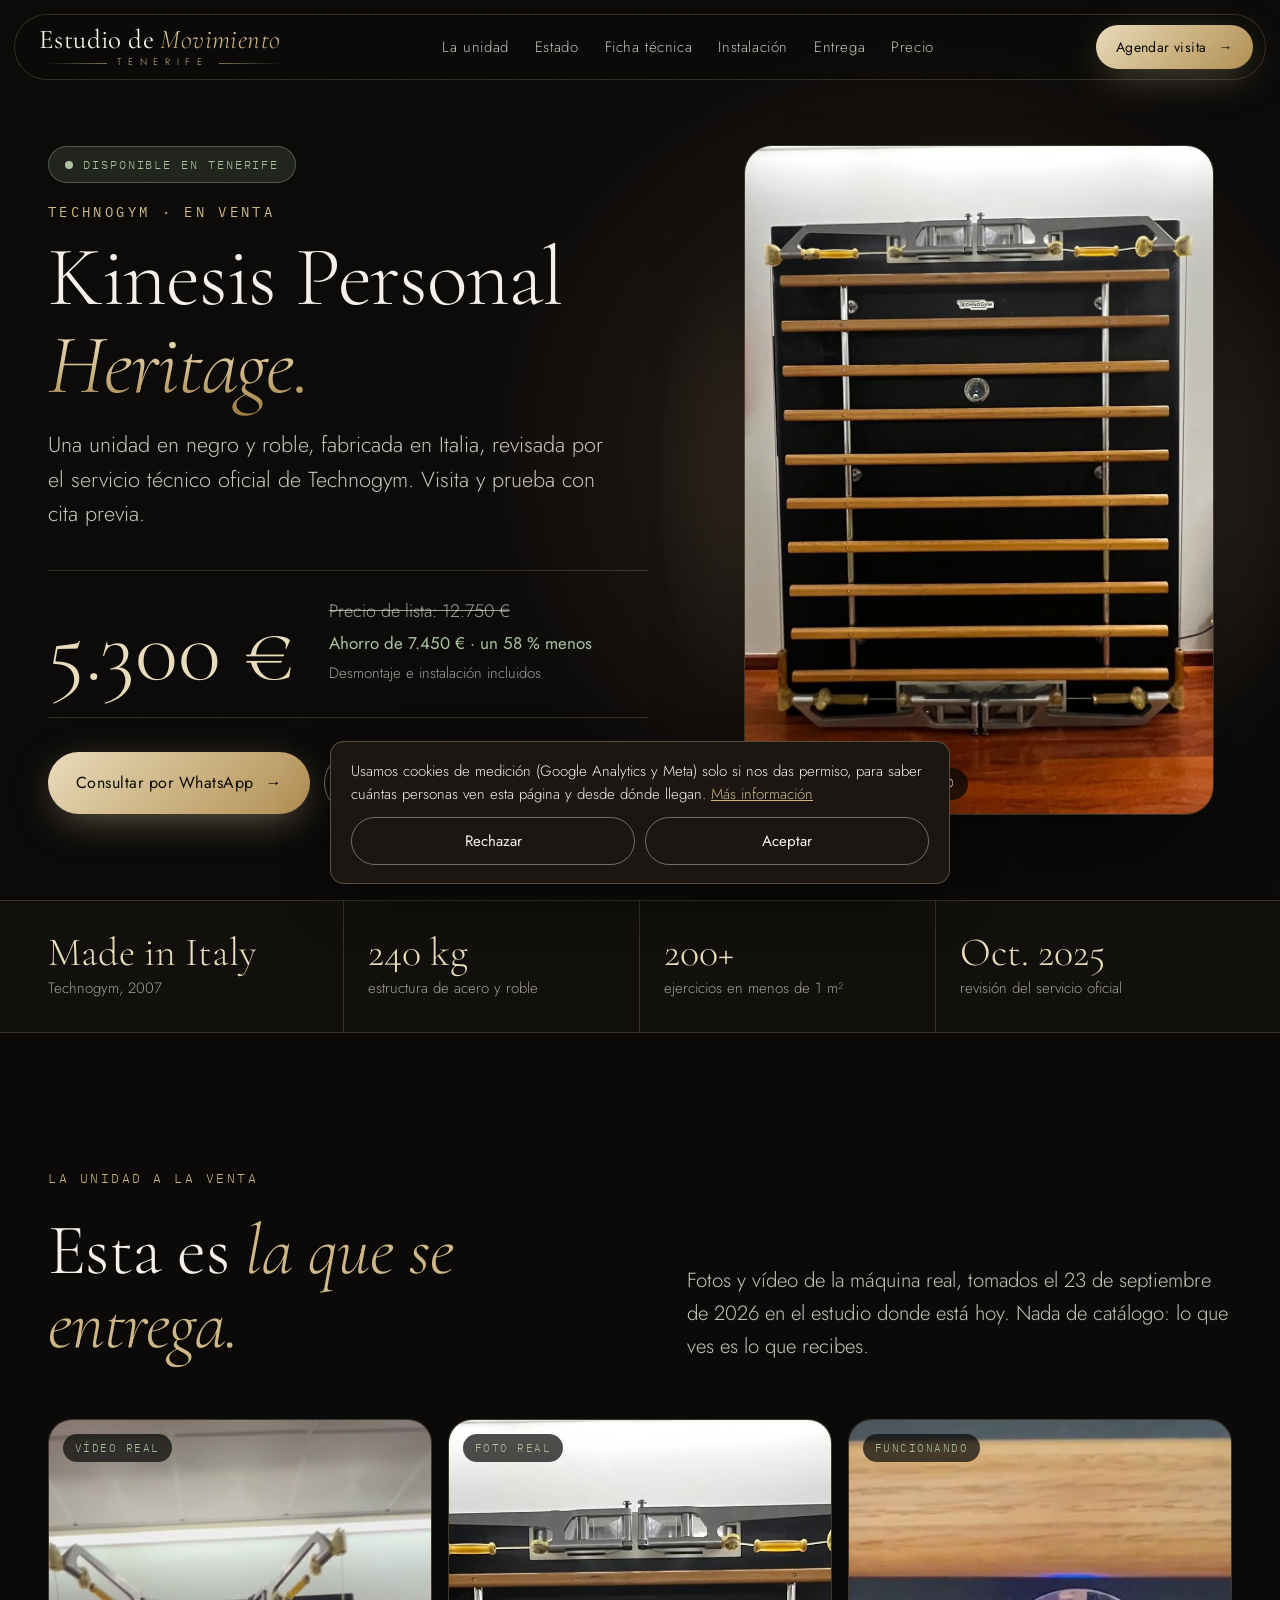
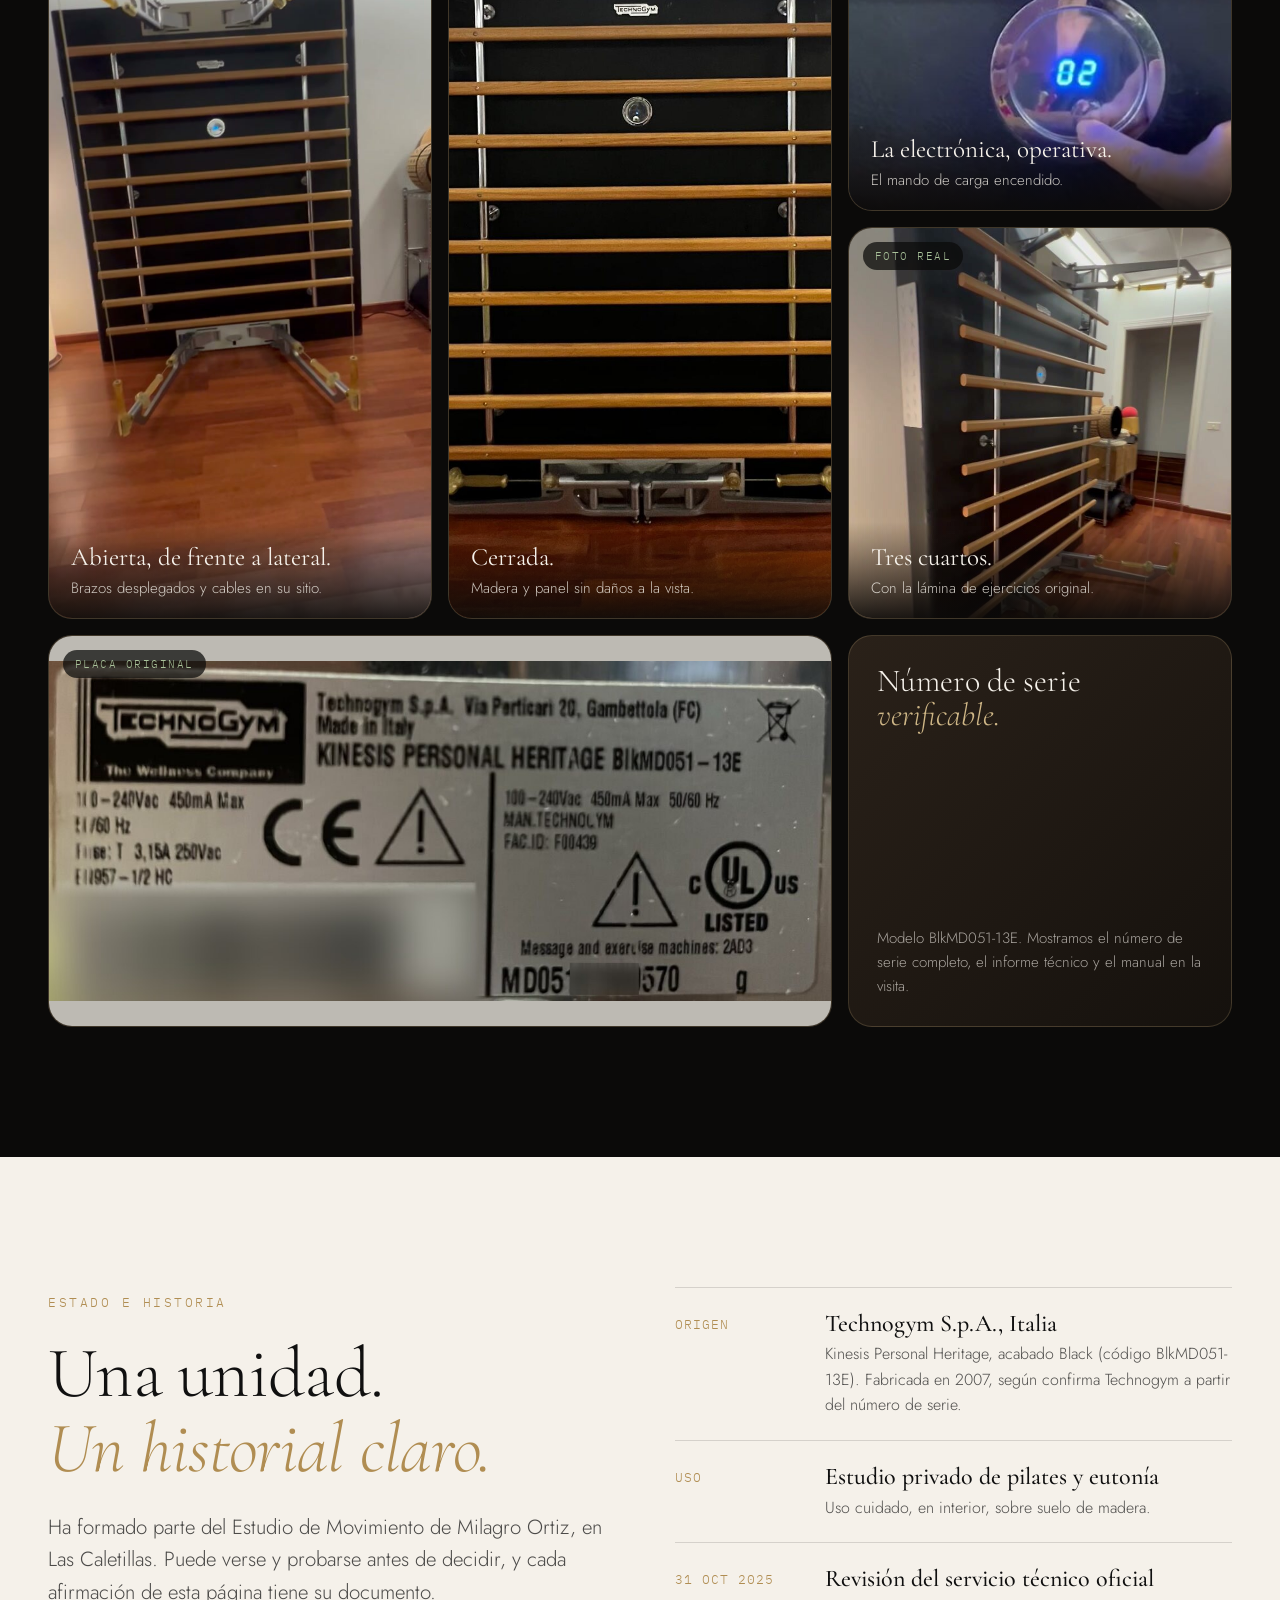
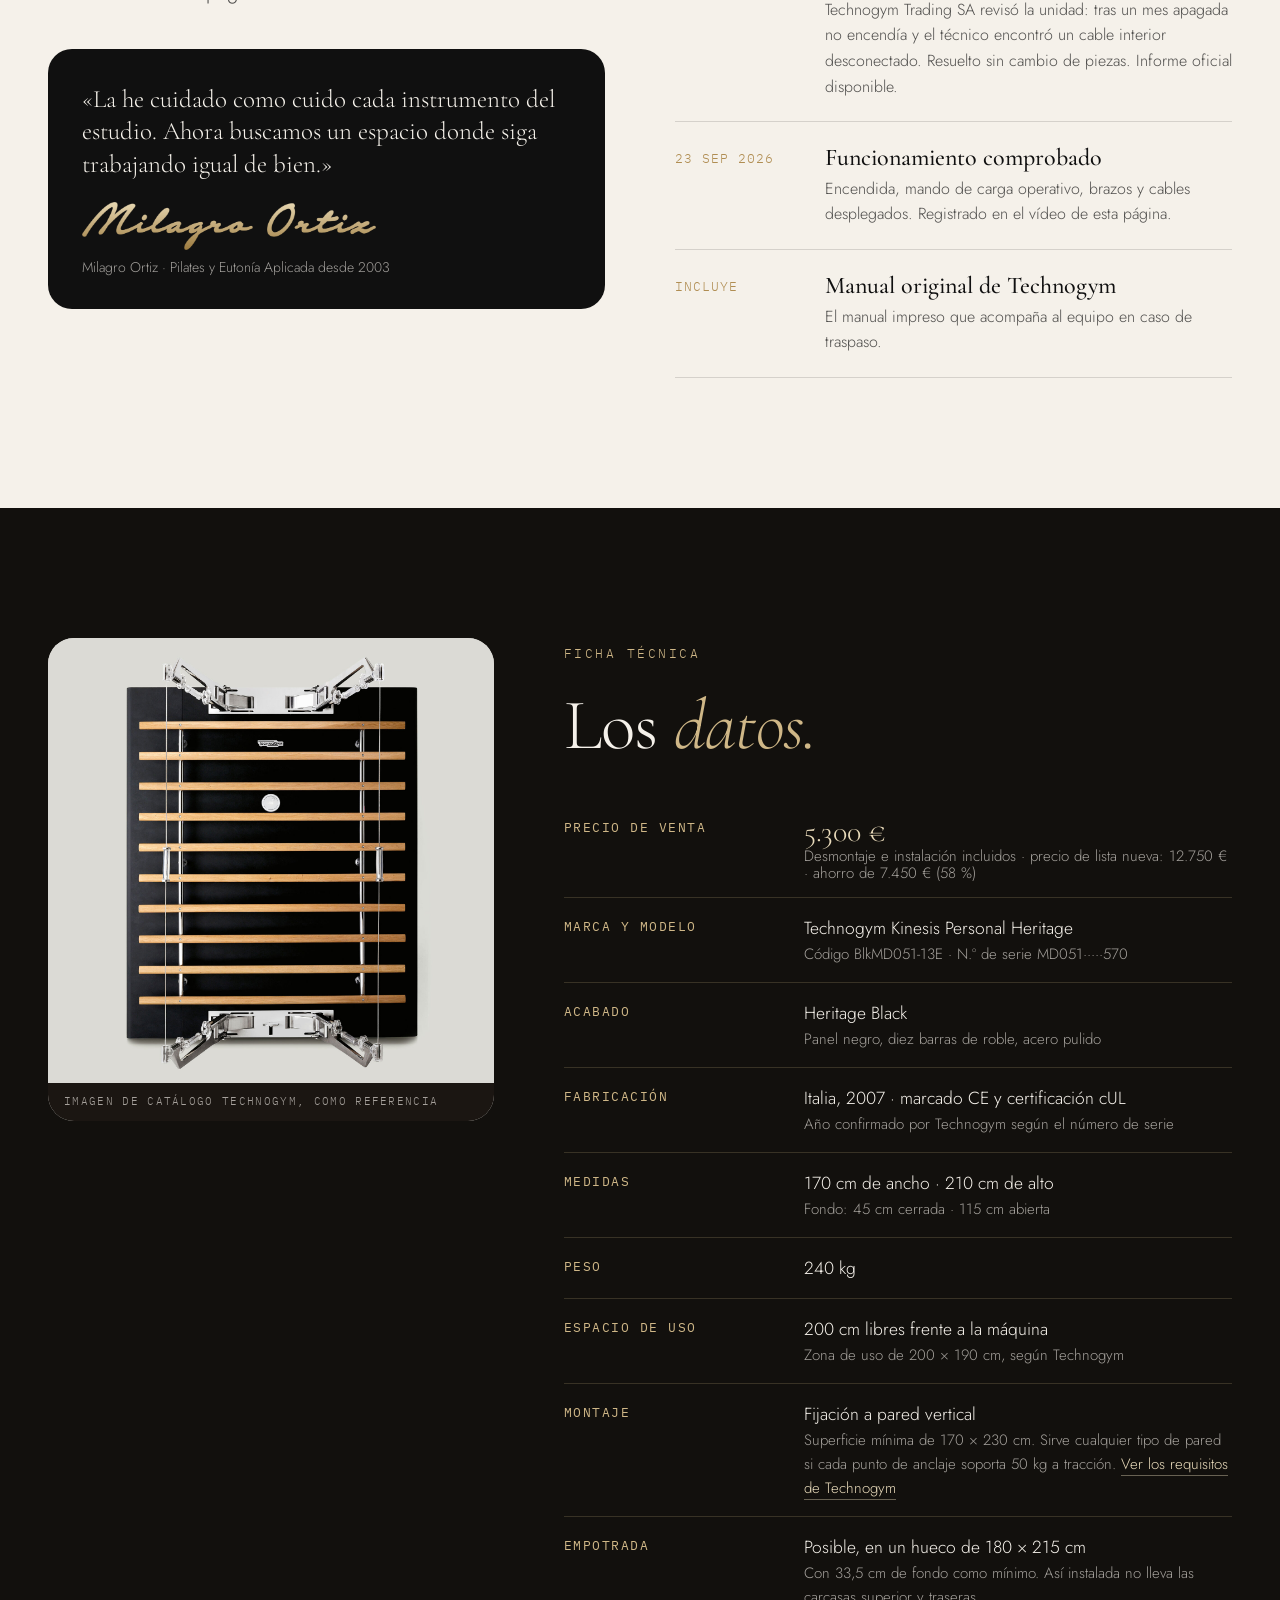
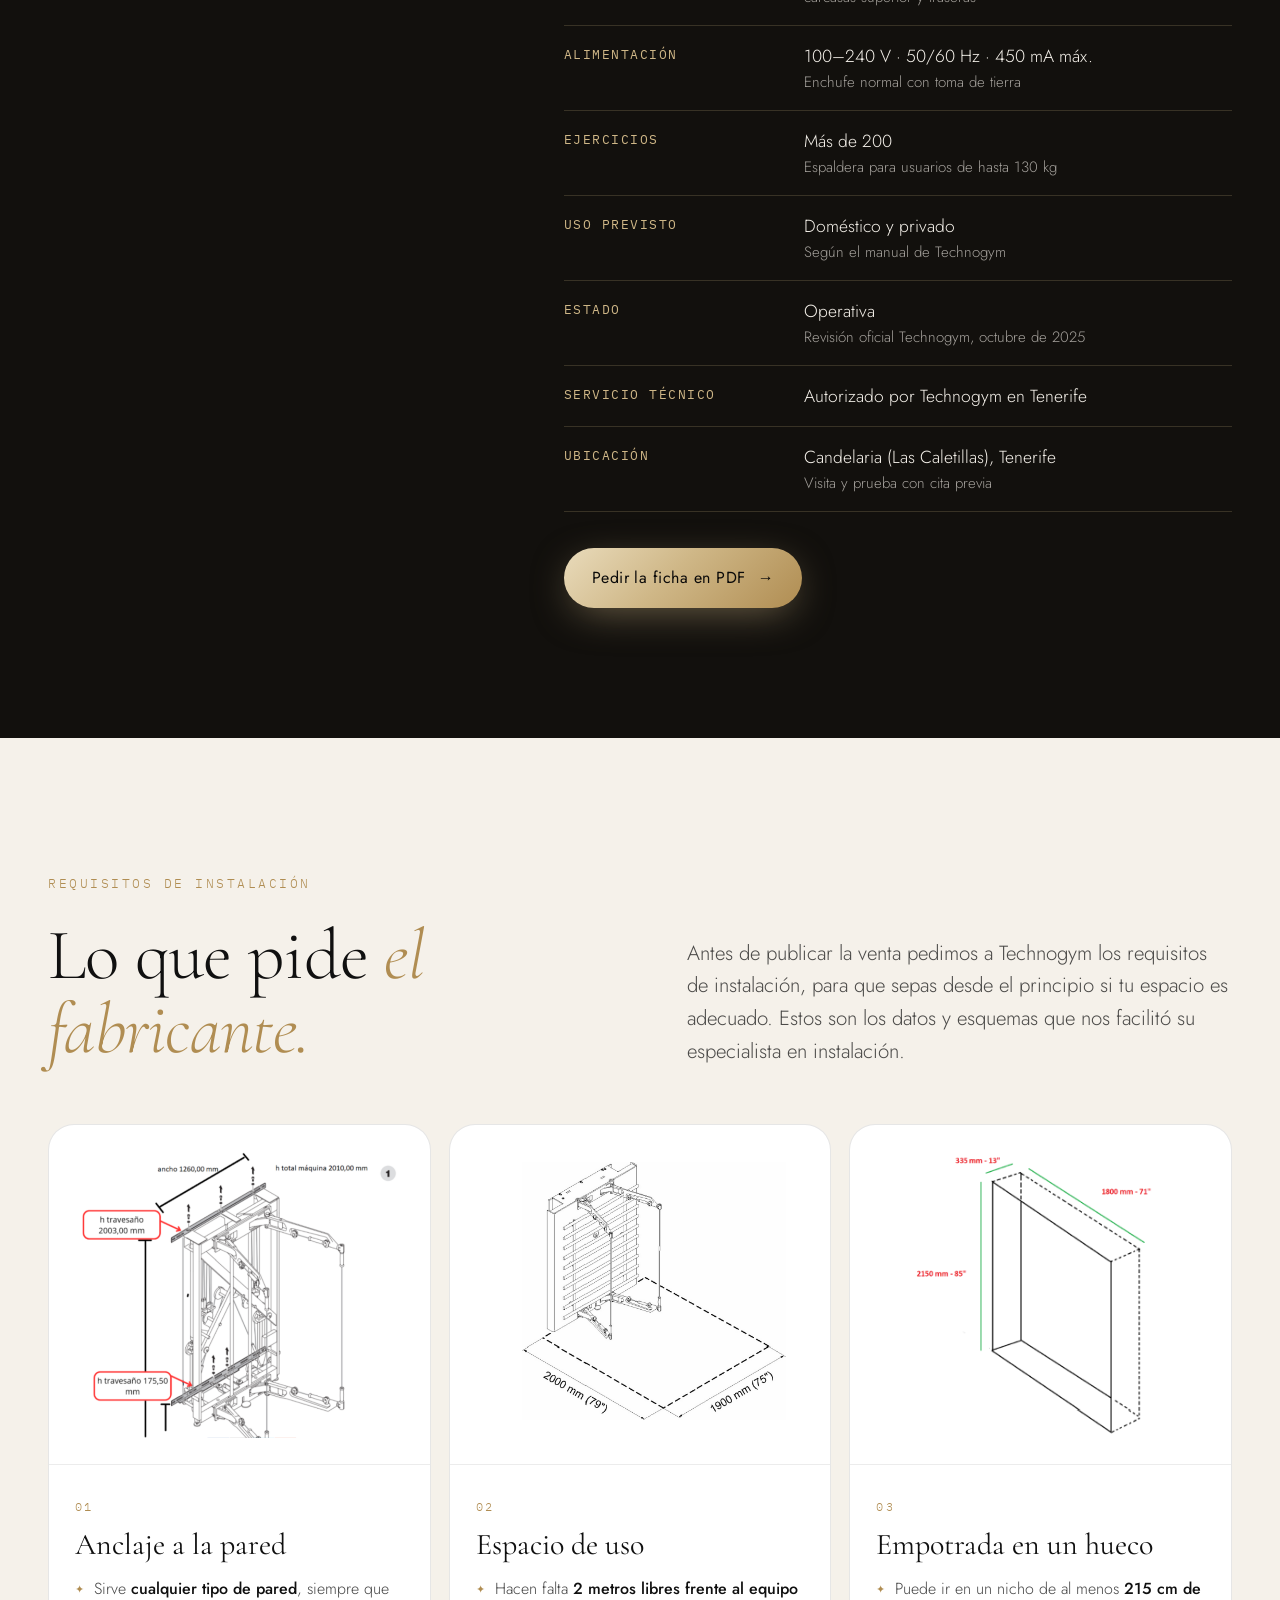
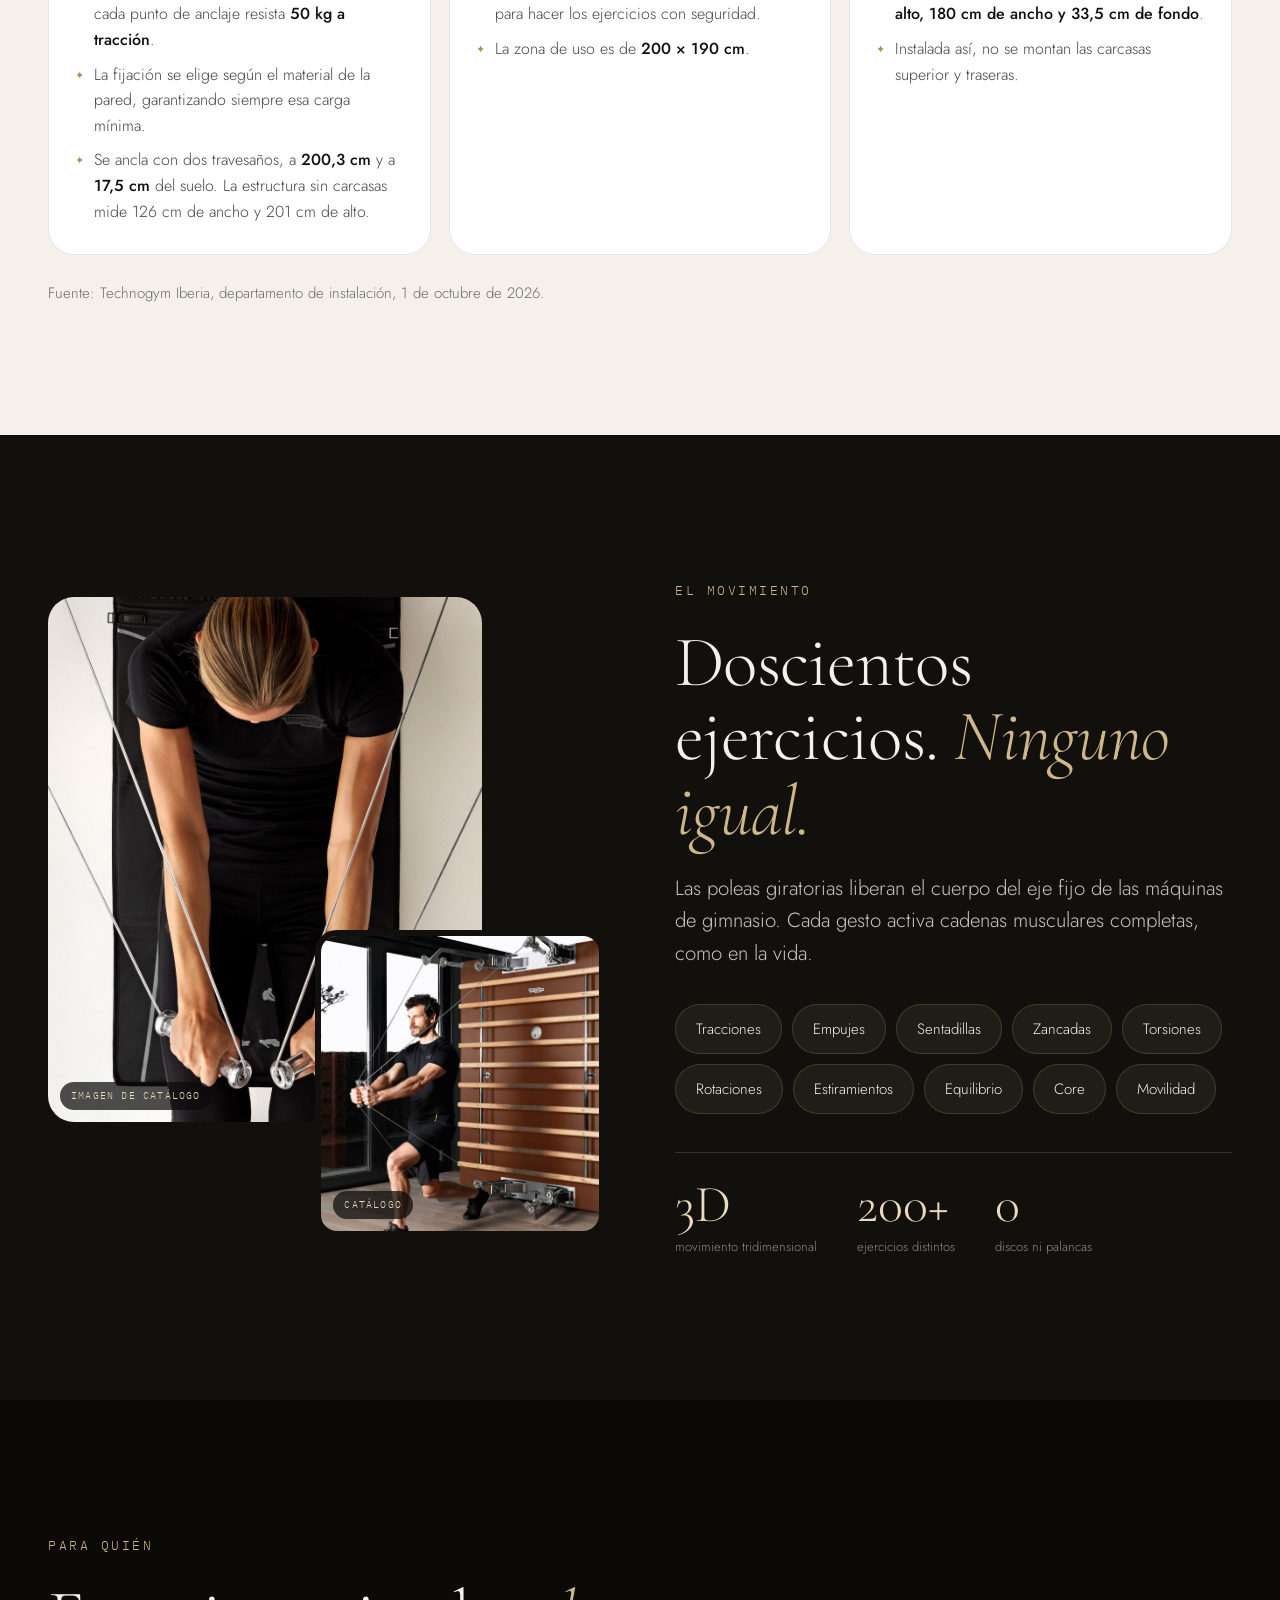
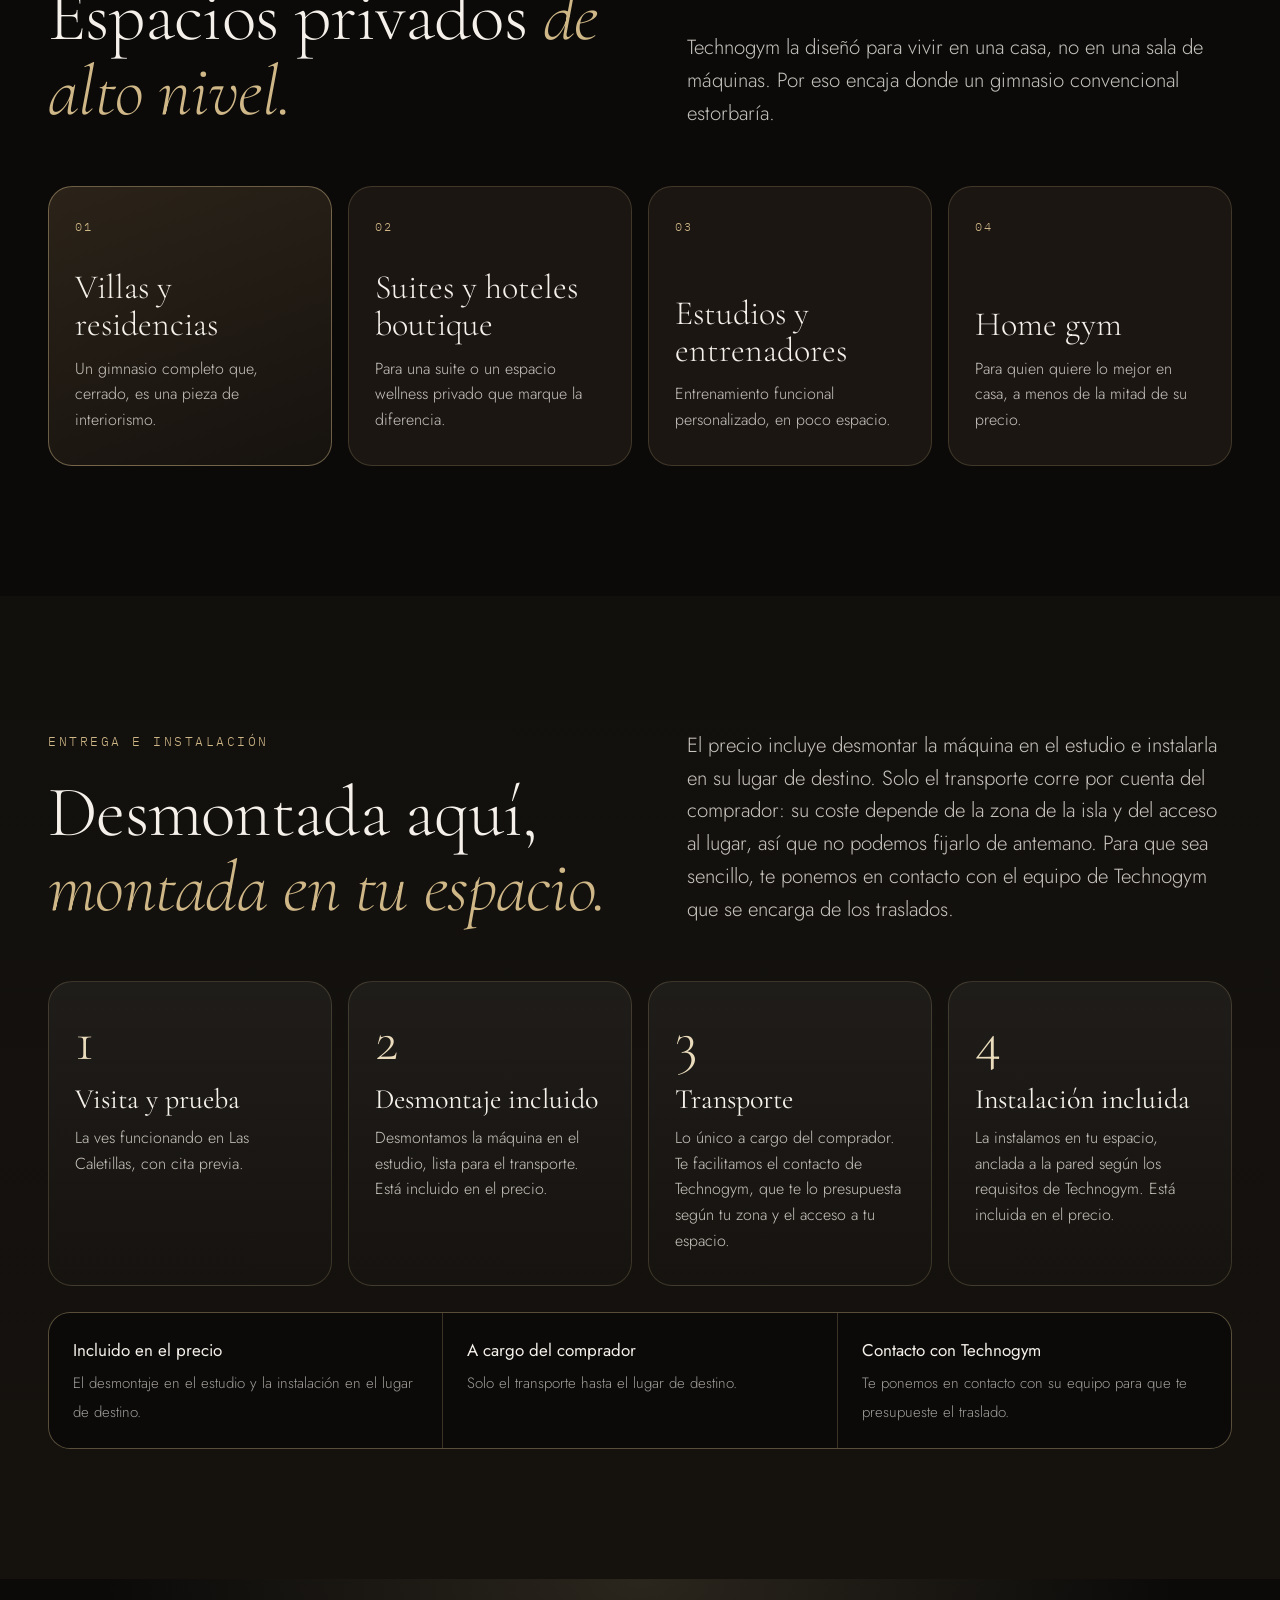
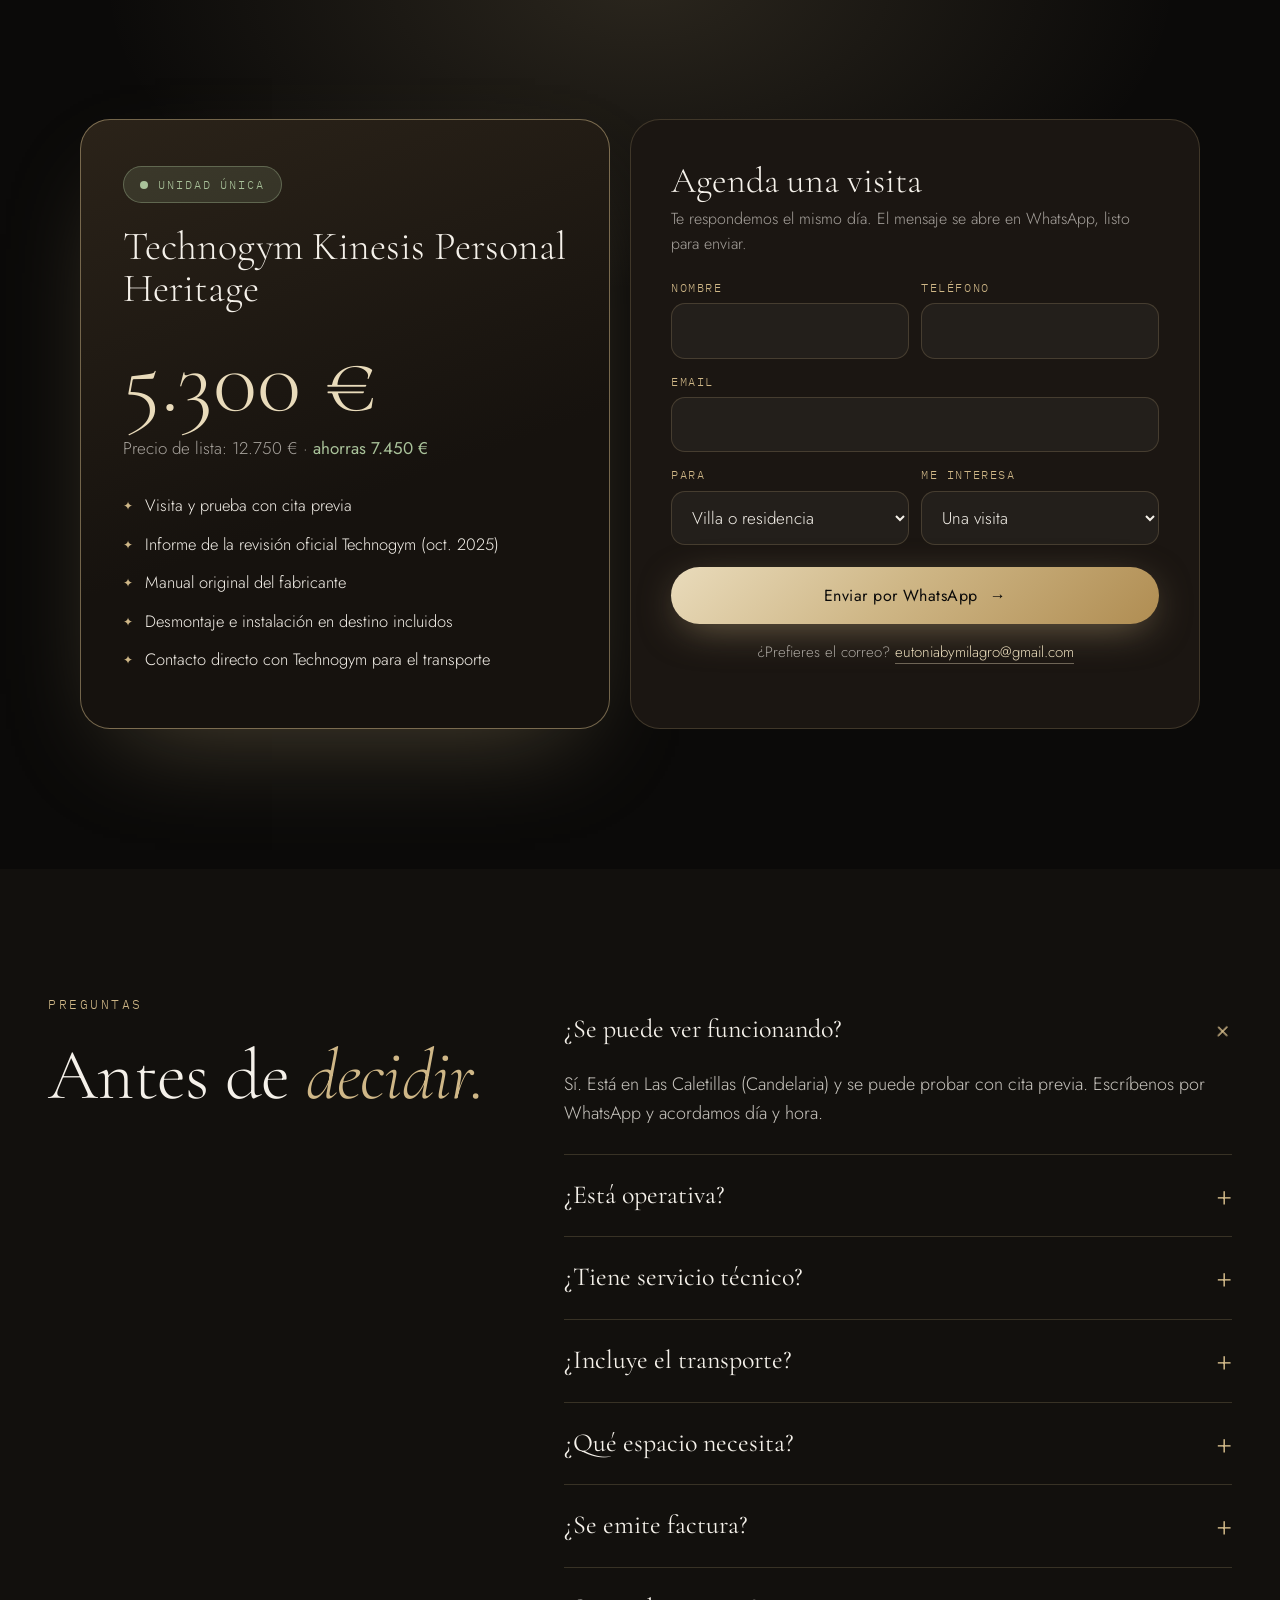
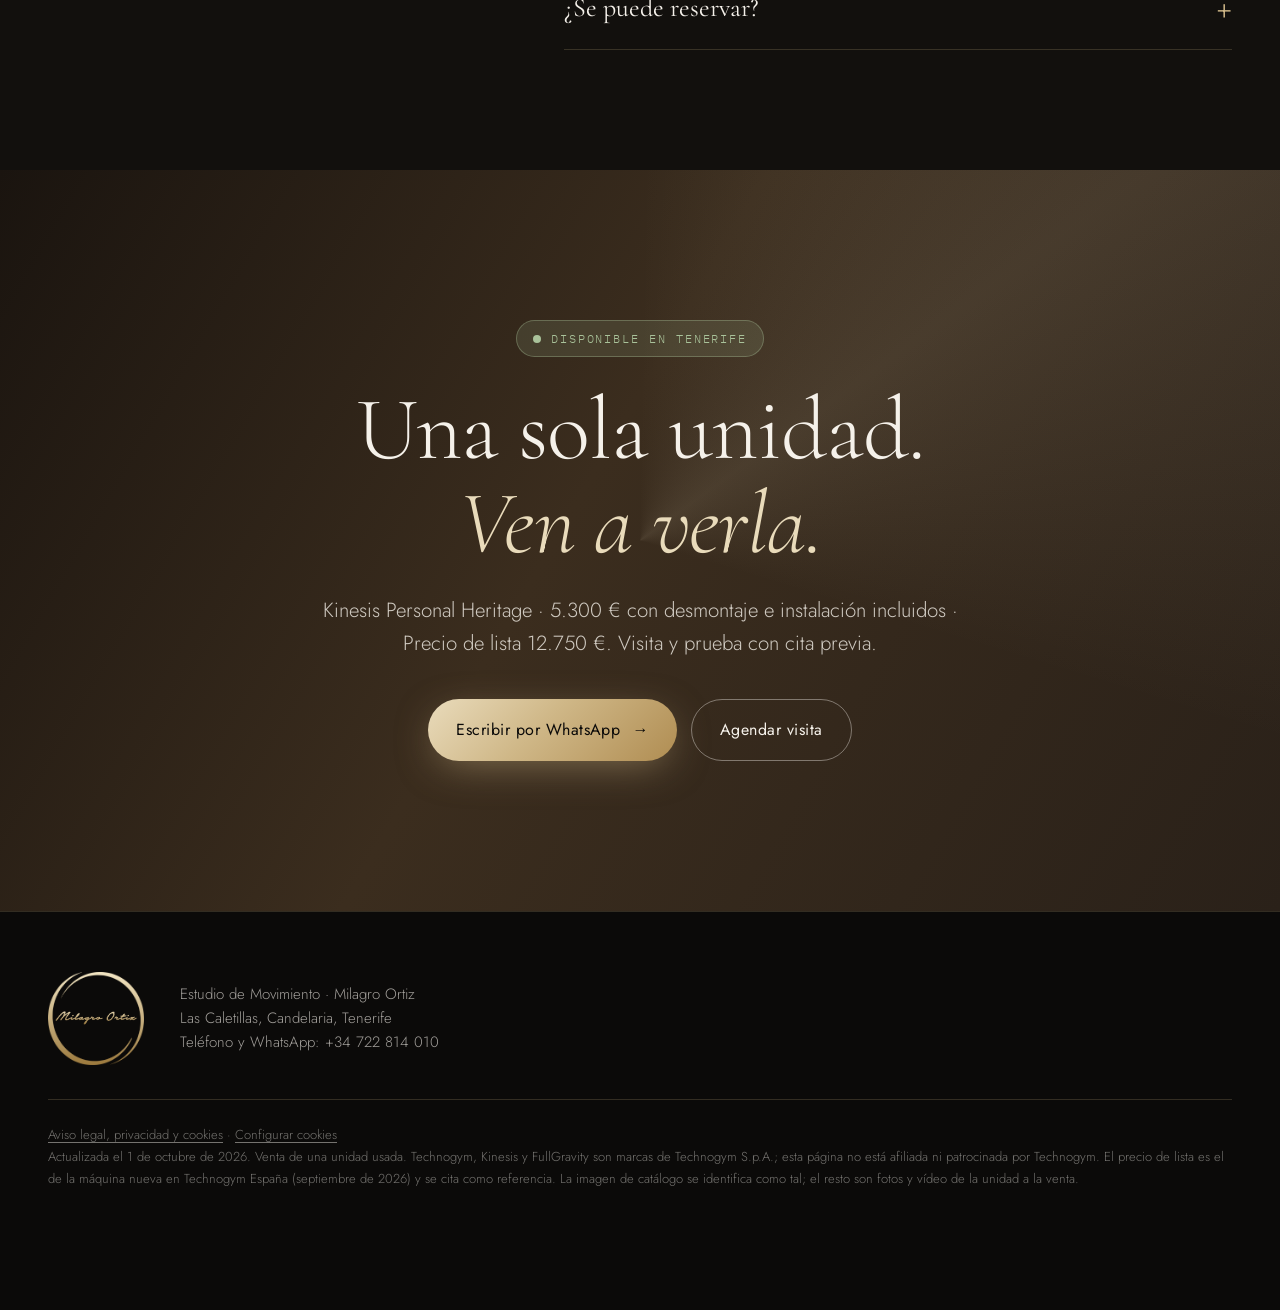
==== commit 0df31228: "Medición con consentimiento (GA4 G-58WX551YKL, píxel listo), origen en el WhatsApp y página legal Co" ====
--- a/index.html
+++ b/index.html
@@ -345,6 +345,7 @@
 .emblema img{position:absolute}
 .emblema .anillo{inset:0;width:100%}
 .emblema .nombre{left:50%;top:50%;width:84%;transform:translate(-50%,-50%)}
+.legal a{text-decoration:underline;text-underline-offset:3px}
 .legal{margin-top:34px;padding-top:24px;border-top:1px solid var(--linea);font-size:13px;color:rgba(245,241,234,.45);line-height:1.7}
 @media(max-width:760px){.pie-grid{grid-template-columns:1fr}}
 
@@ -363,6 +364,7 @@
   .rev{opacity:1;transform:none}
 }
 </style>
+<script src="medicion.js"></script>
 </head>
 <body>
 
@@ -680,7 +682,7 @@
       <div class="emblema"><img class="anillo" src="img/anillo-oro.png" alt=""><img class="nombre" src="img/firma-oro.png" alt="Milagro Ortiz"></div>
       <div>Estudio de Movimiento · Milagro Ortiz<br>Las Caletillas, Candelaria, Tenerife<br>Teléfono y WhatsApp: <a href="tel:+34722814010">+34 722 814 010</a></div>
     </div>
-    <p class="legal">Actualizada el 1 de octubre de 2026. Venta de una unidad usada. Technogym, Kinesis y FullGravity son marcas de Technogym S.p.A.; esta página no está afiliada ni patrocinada por Technogym. El precio de lista es el de la máquina nueva en Technogym España (septiembre de 2026) y se cita como referencia. La imagen de catálogo se identifica como tal; el resto son fotos y vídeo de la unidad a la venta.</p>
+    <p class="legal"><a href="legal.html">Aviso legal, privacidad y cookies</a> · <a href="#" onclick="configurarCookies();return false">Configurar cookies</a><br>Actualizada el 1 de octubre de 2026. Venta de una unidad usada. Technogym, Kinesis y FullGravity son marcas de Technogym S.p.A.; esta página no está afiliada ni patrocinada por Technogym. El precio de lista es el de la máquina nueva en Technogym España (septiembre de 2026) y se cita como referencia. La imagen de catálogo se identifica como tal; el resto son fotos y vídeo de la unidad a la venta.</p>
   </div>
 </footer>
 
@@ -693,7 +695,13 @@
 (() => {
   const TEL = '34722814010';
   const wa = msg => `https://wa.me/${TEL}?text=${encodeURIComponent(msg)}`;
-  document.querySelectorAll('.js-wa').forEach(a => { a.href = wa(a.dataset.msg); a.target = '_blank'; a.rel = 'noopener'; });
+  const origen = () => (window.origenWhatsApp ? window.origenWhatsApp() : '');
+  const medir = u => window.medirContacto && window.medirContacto(u);
+  document.querySelectorAll('.js-wa').forEach((a, i) => {
+    a.href = wa(a.dataset.msg + origen()); a.target = '_blank'; a.rel = 'noopener';
+    const u = a.closest('section, footer, .barra-movil');
+    a.addEventListener('click', () => medir((u && (u.id || u.className.split(' ')[0])) || 'boton-' + i));
+  });
 
   document.getElementById('form').addEventListener('submit', e => {
     e.preventDefault();
@@ -707,7 +715,8 @@
       `Para: ${v('tipo')}`,
       `Me interesa: ${v('interes')}`
     ].filter(Boolean);
-    window.open(wa(lineas.join('\n')), '_blank', 'noopener');
+    medir('formulario');
+    window.open(wa(lineas.join('\n') + origen()), '_blank', 'noopener');
   });
 
   const io = new IntersectionObserver(es => es.forEach(e => { if (e.isIntersecting) { e.target.classList.add('in'); io.unobserve(e.target); } }), { threshold: .12 });
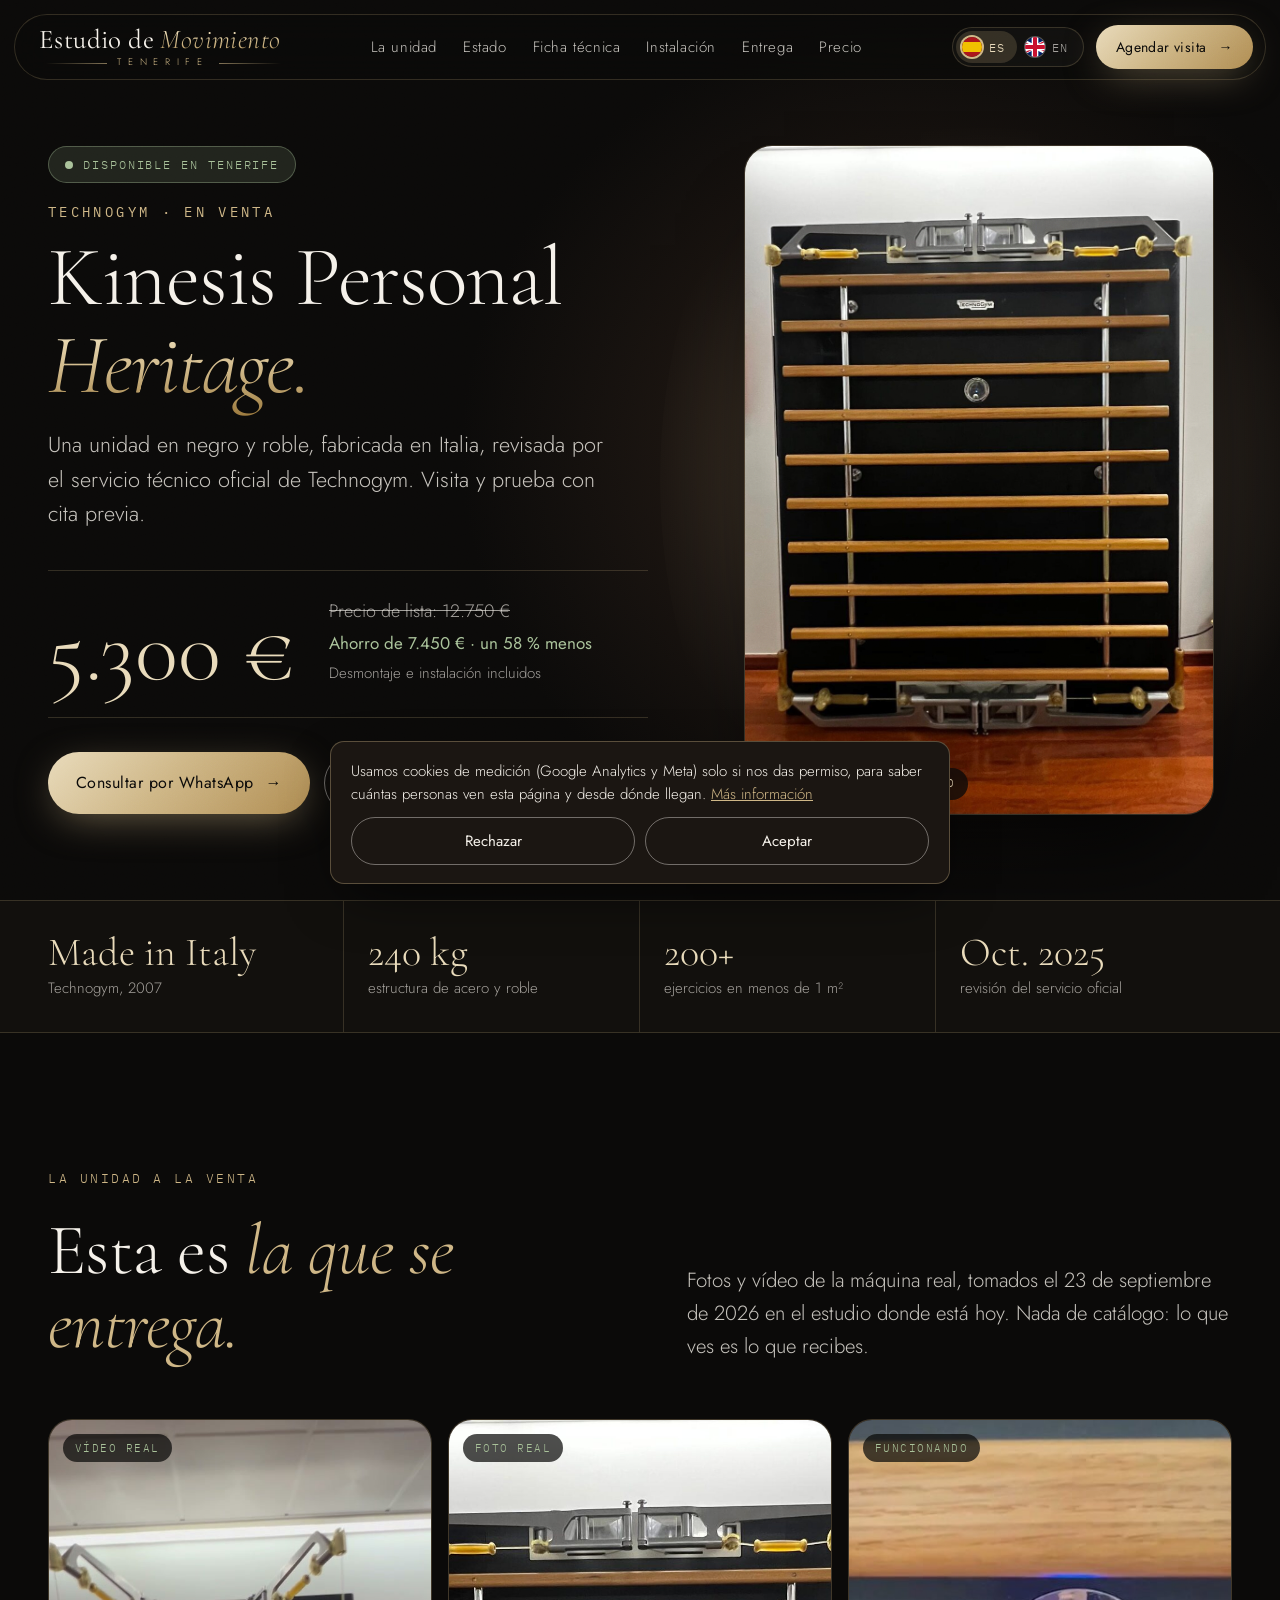
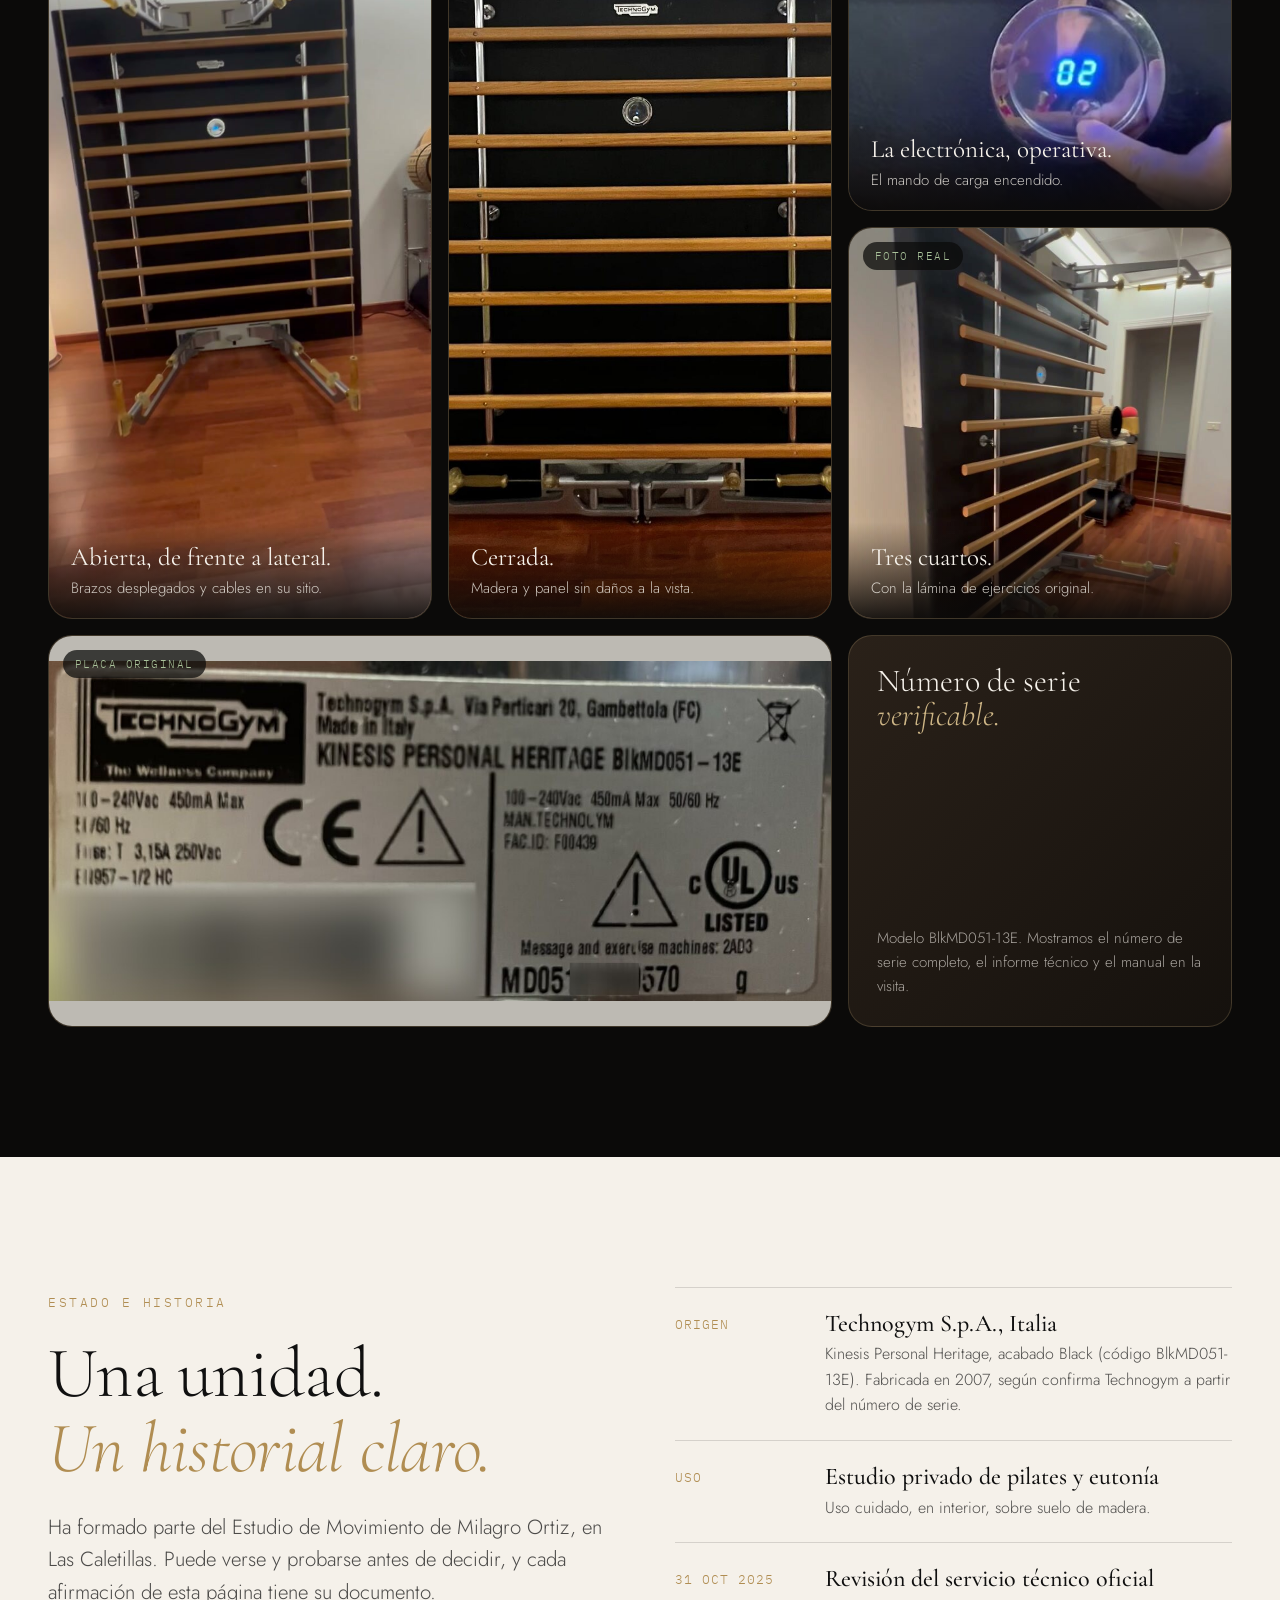
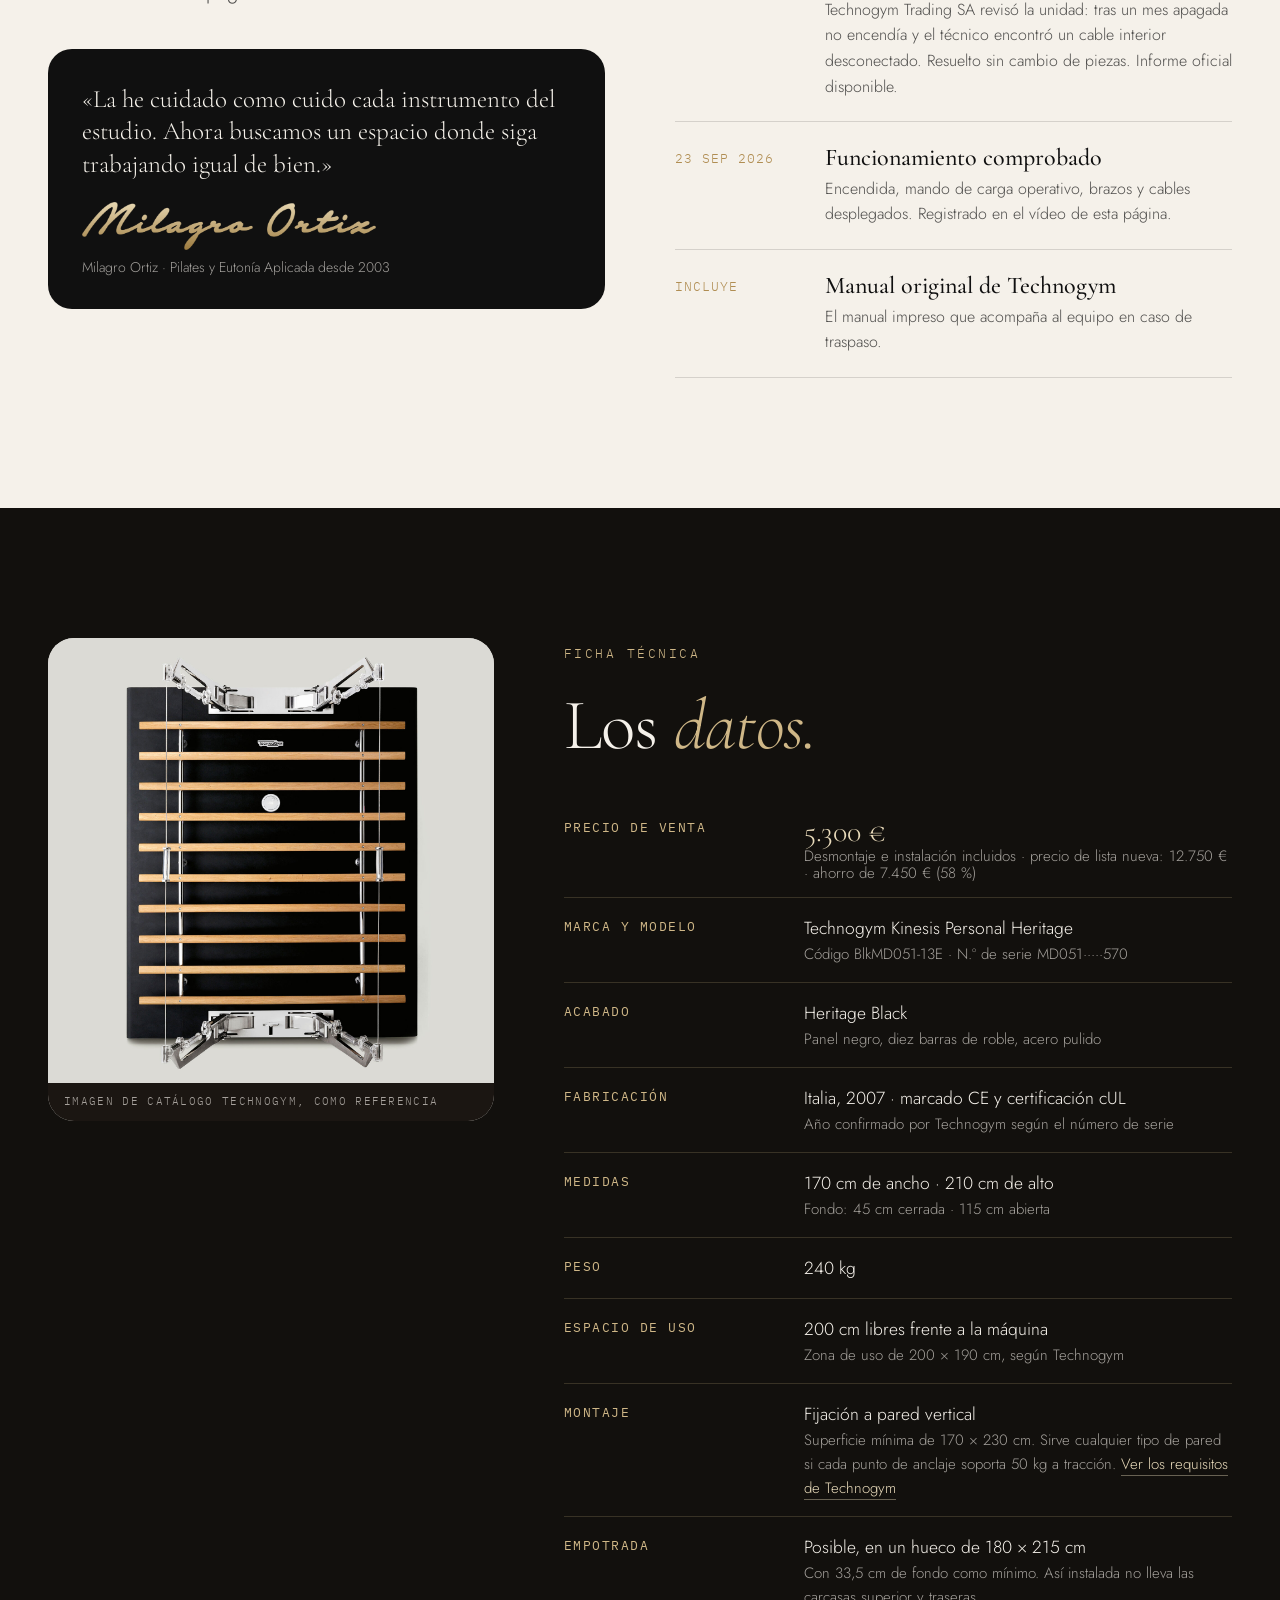
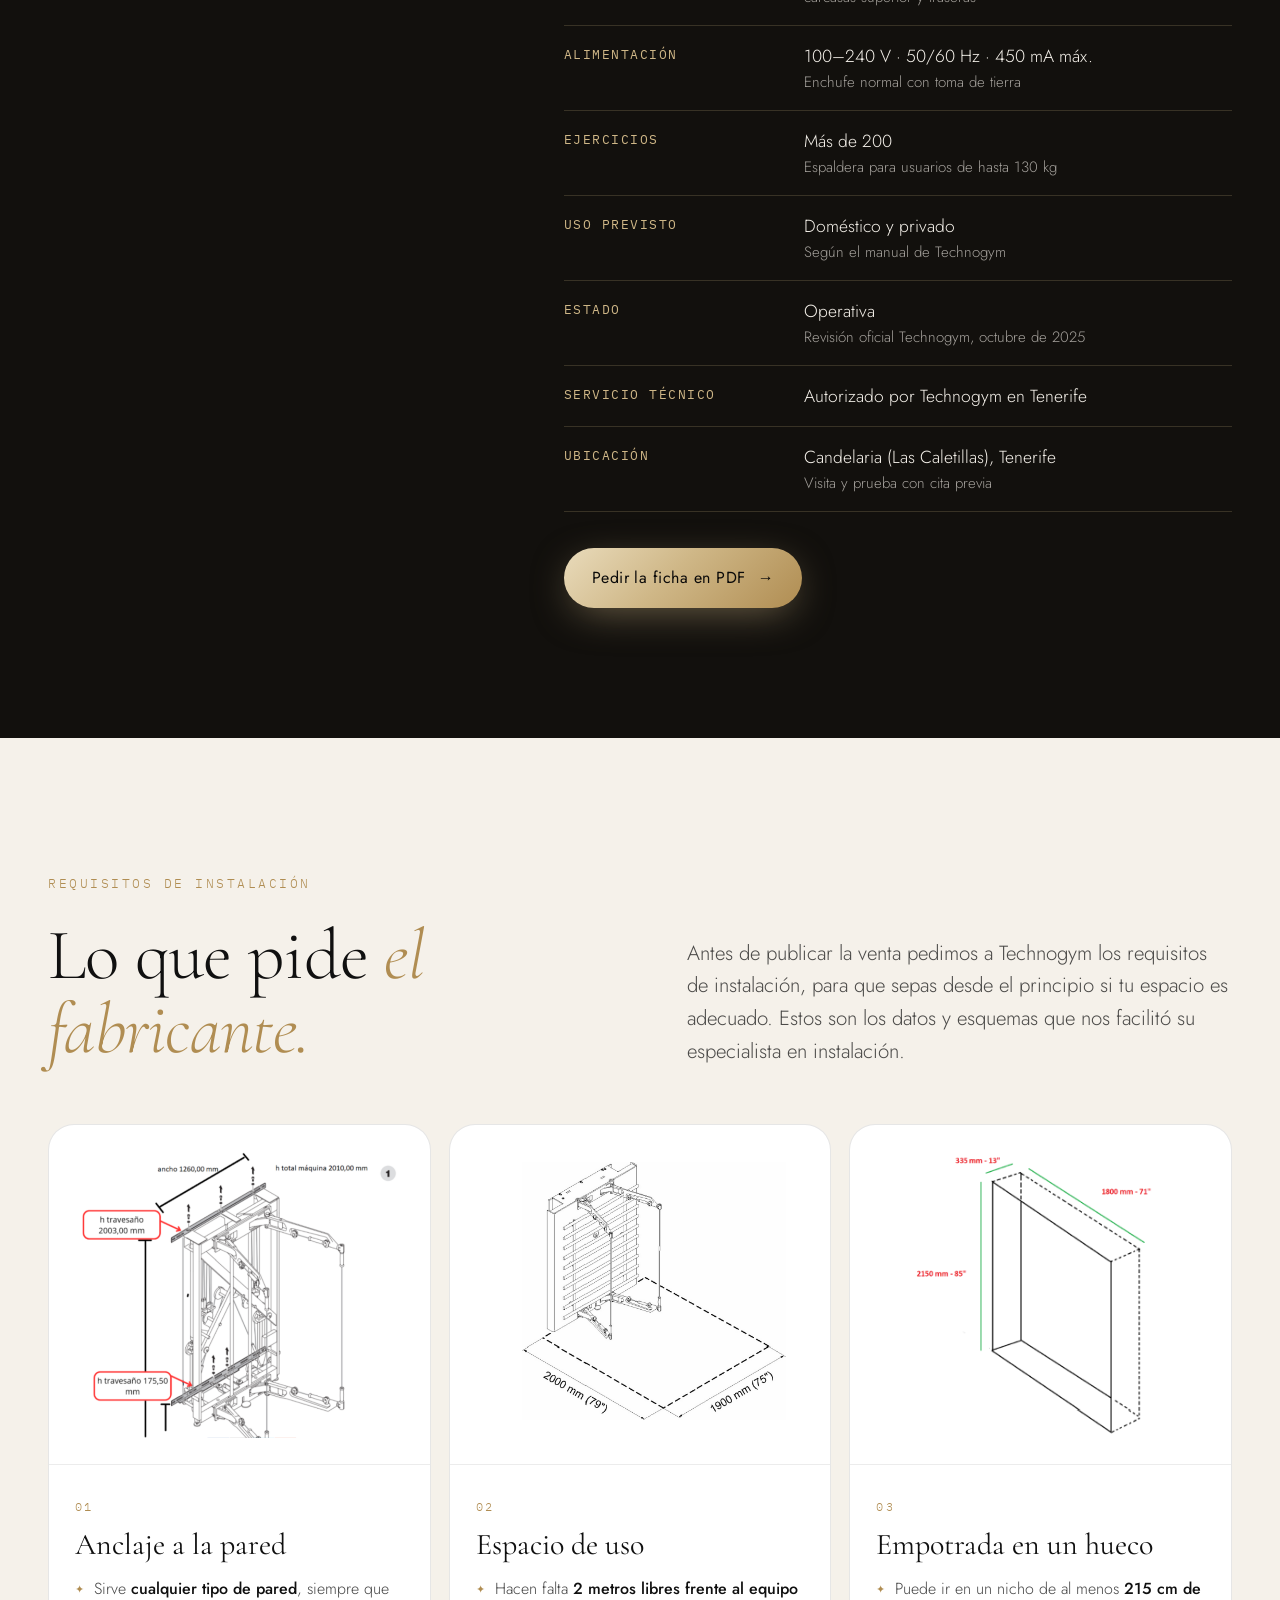
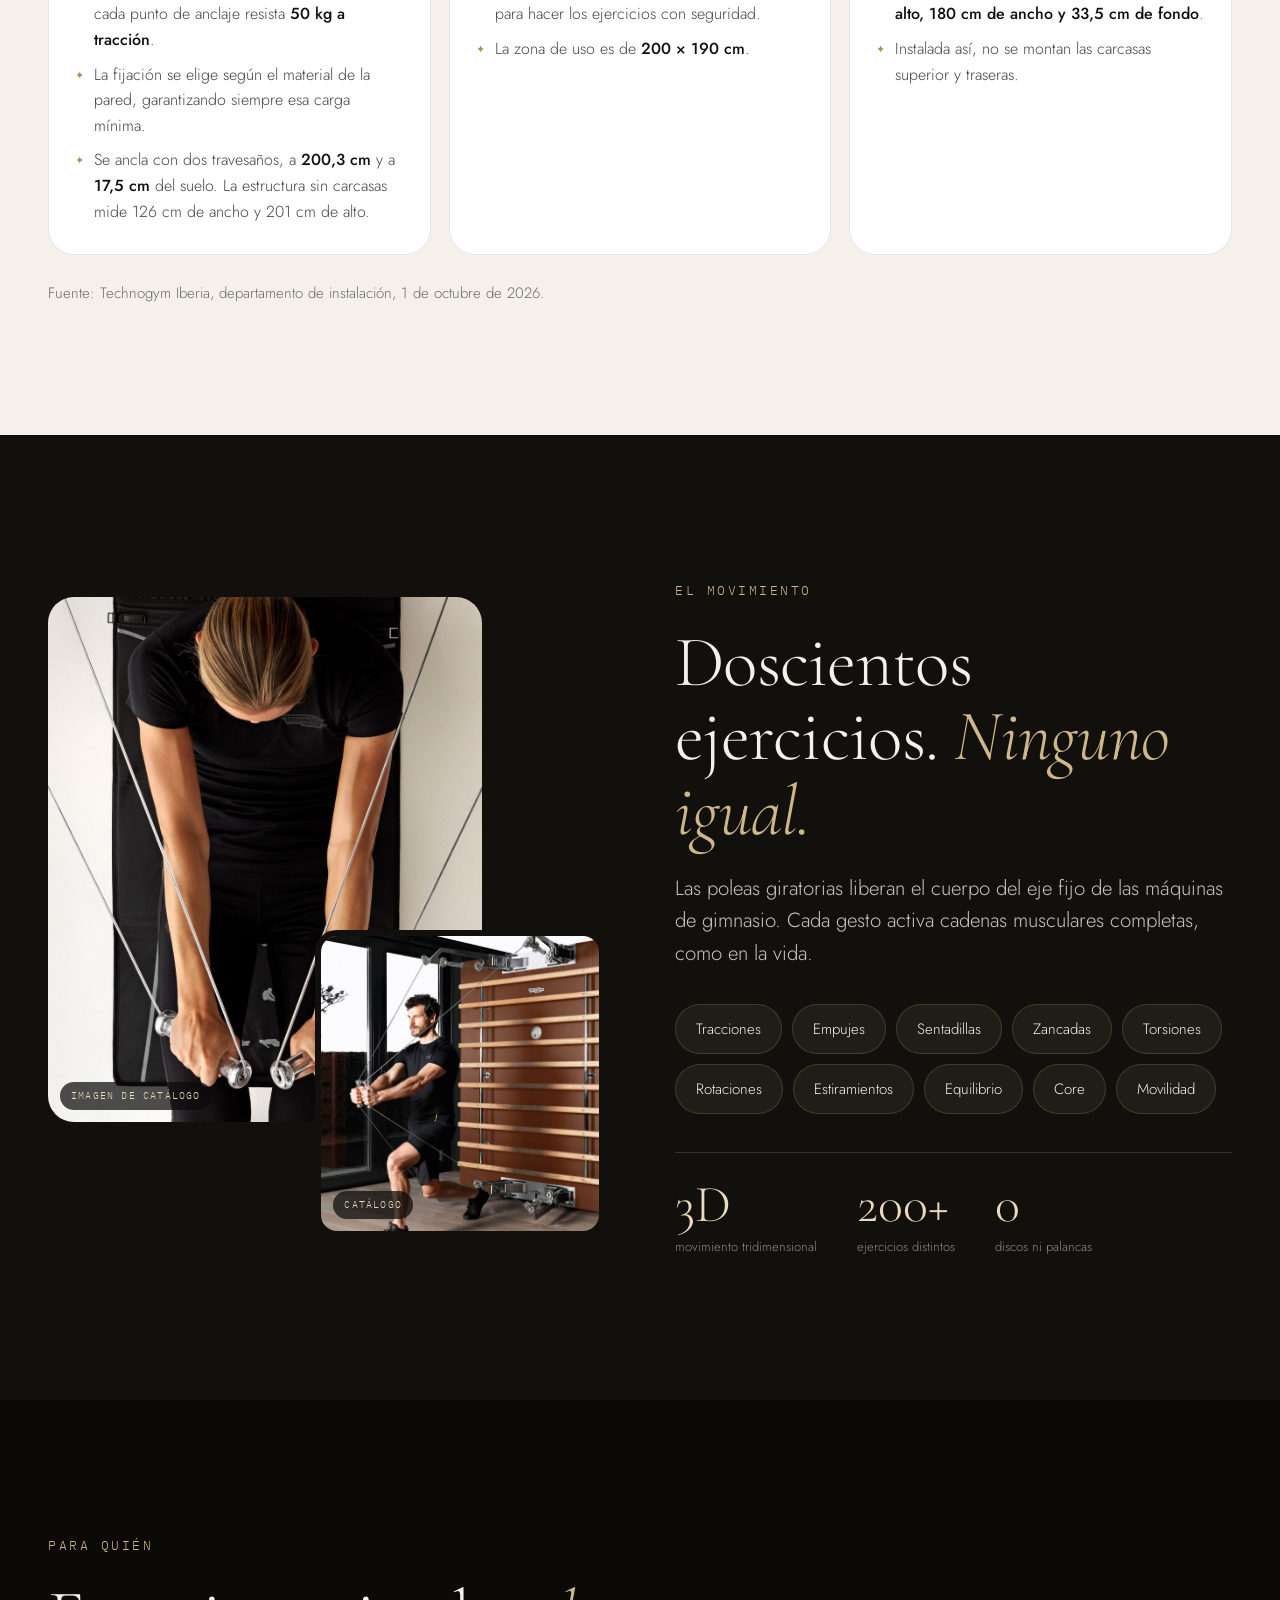
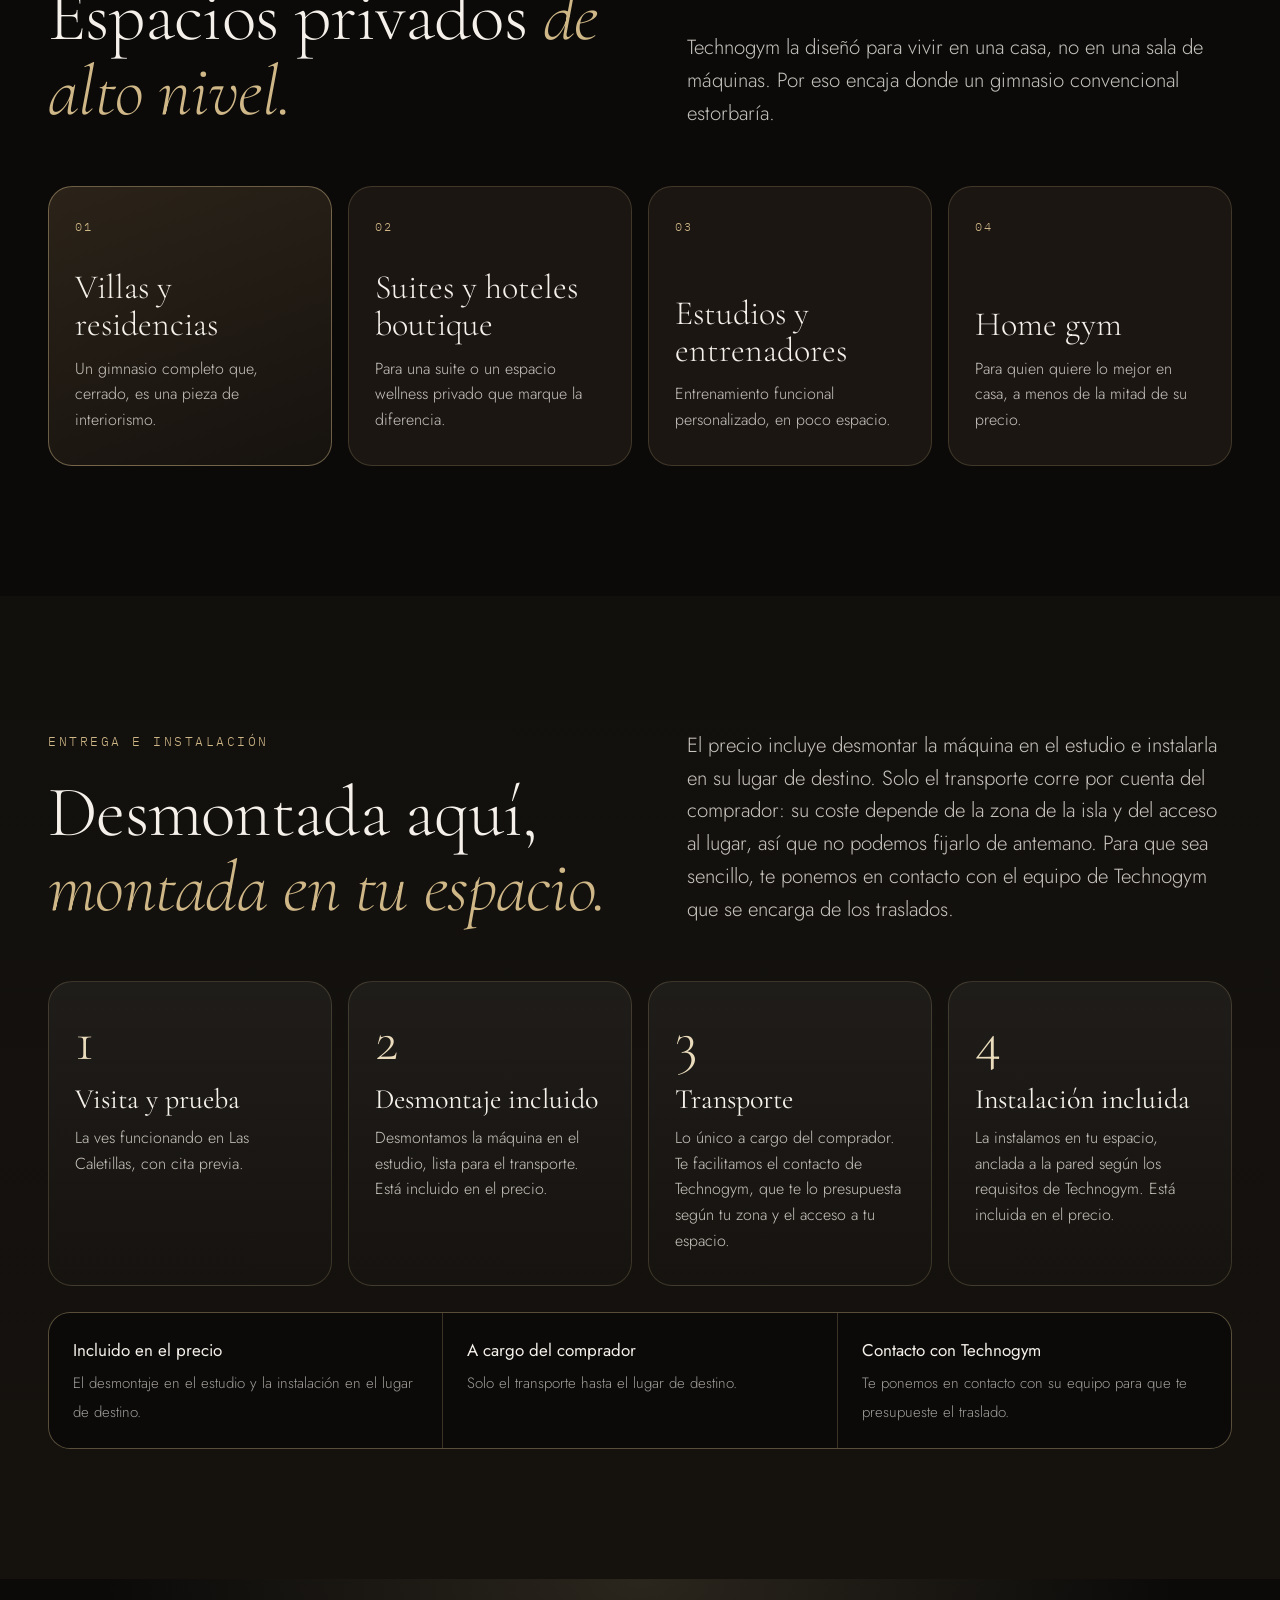
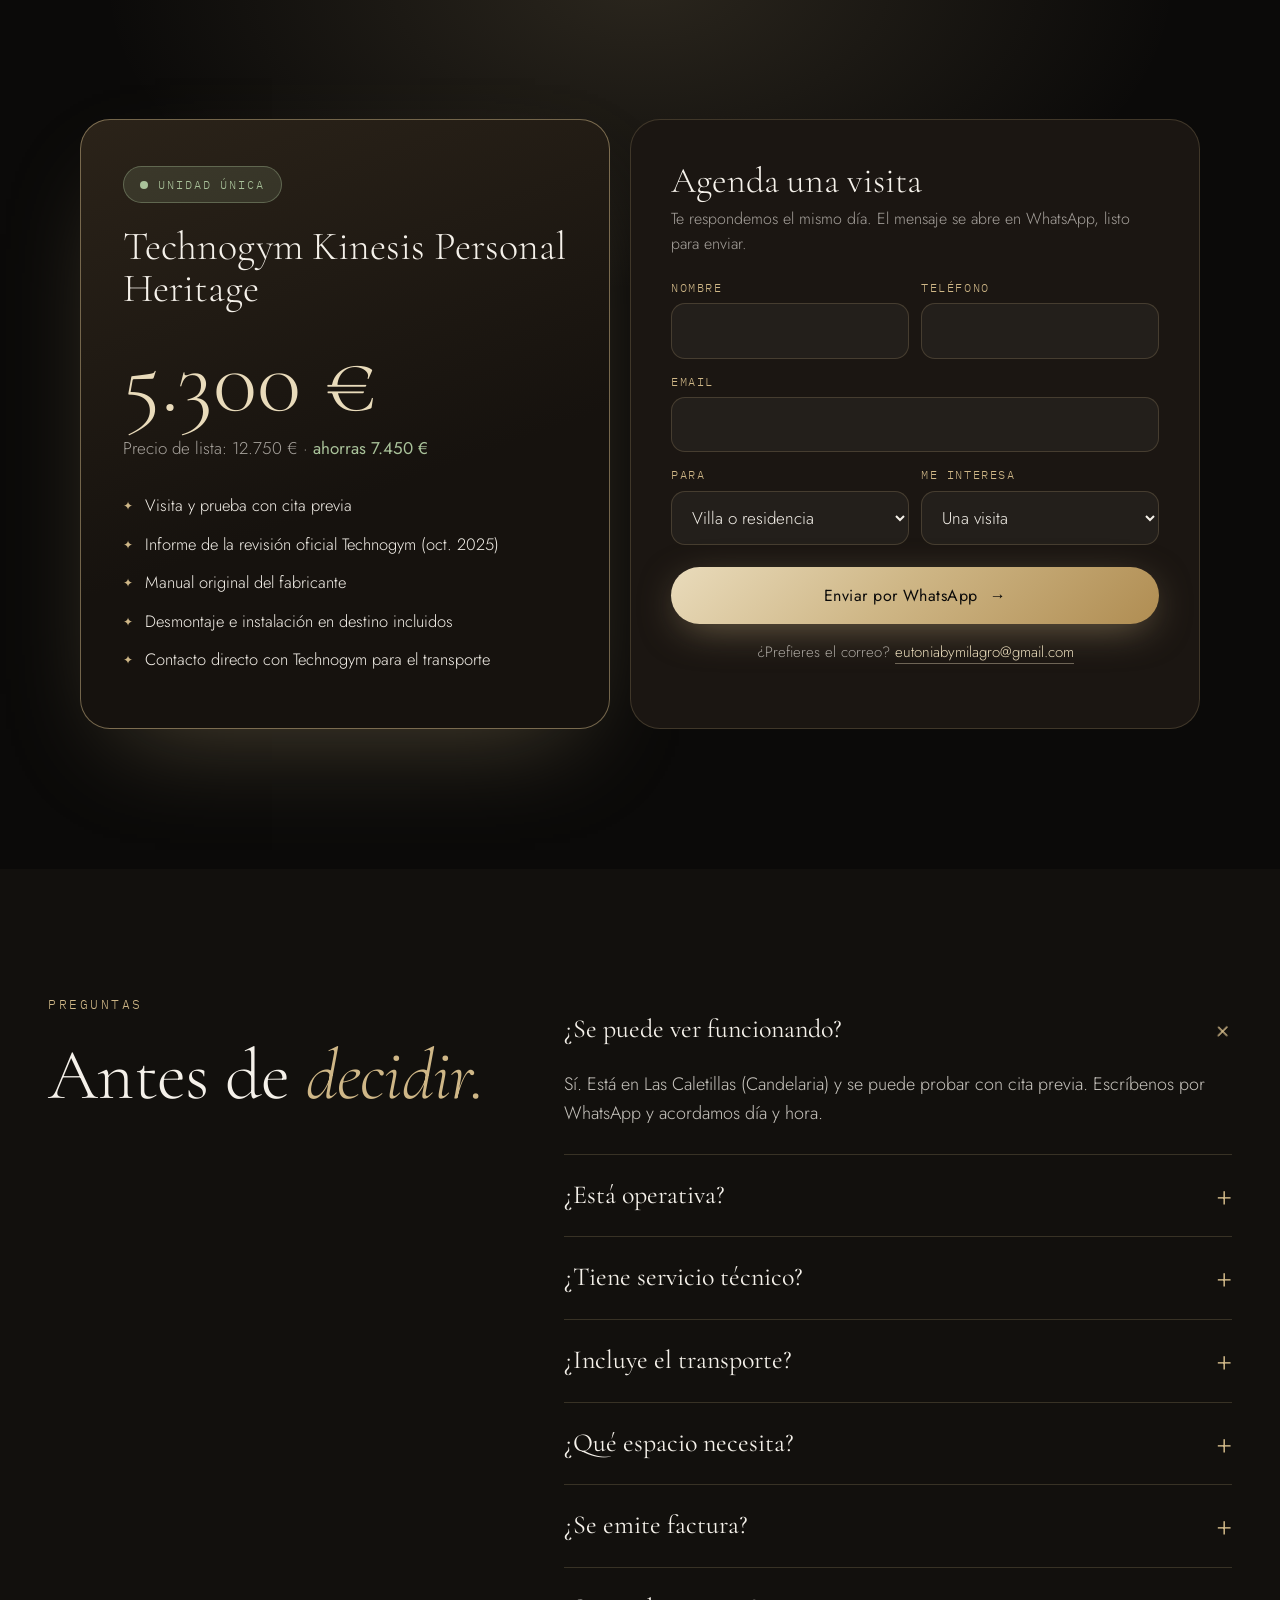
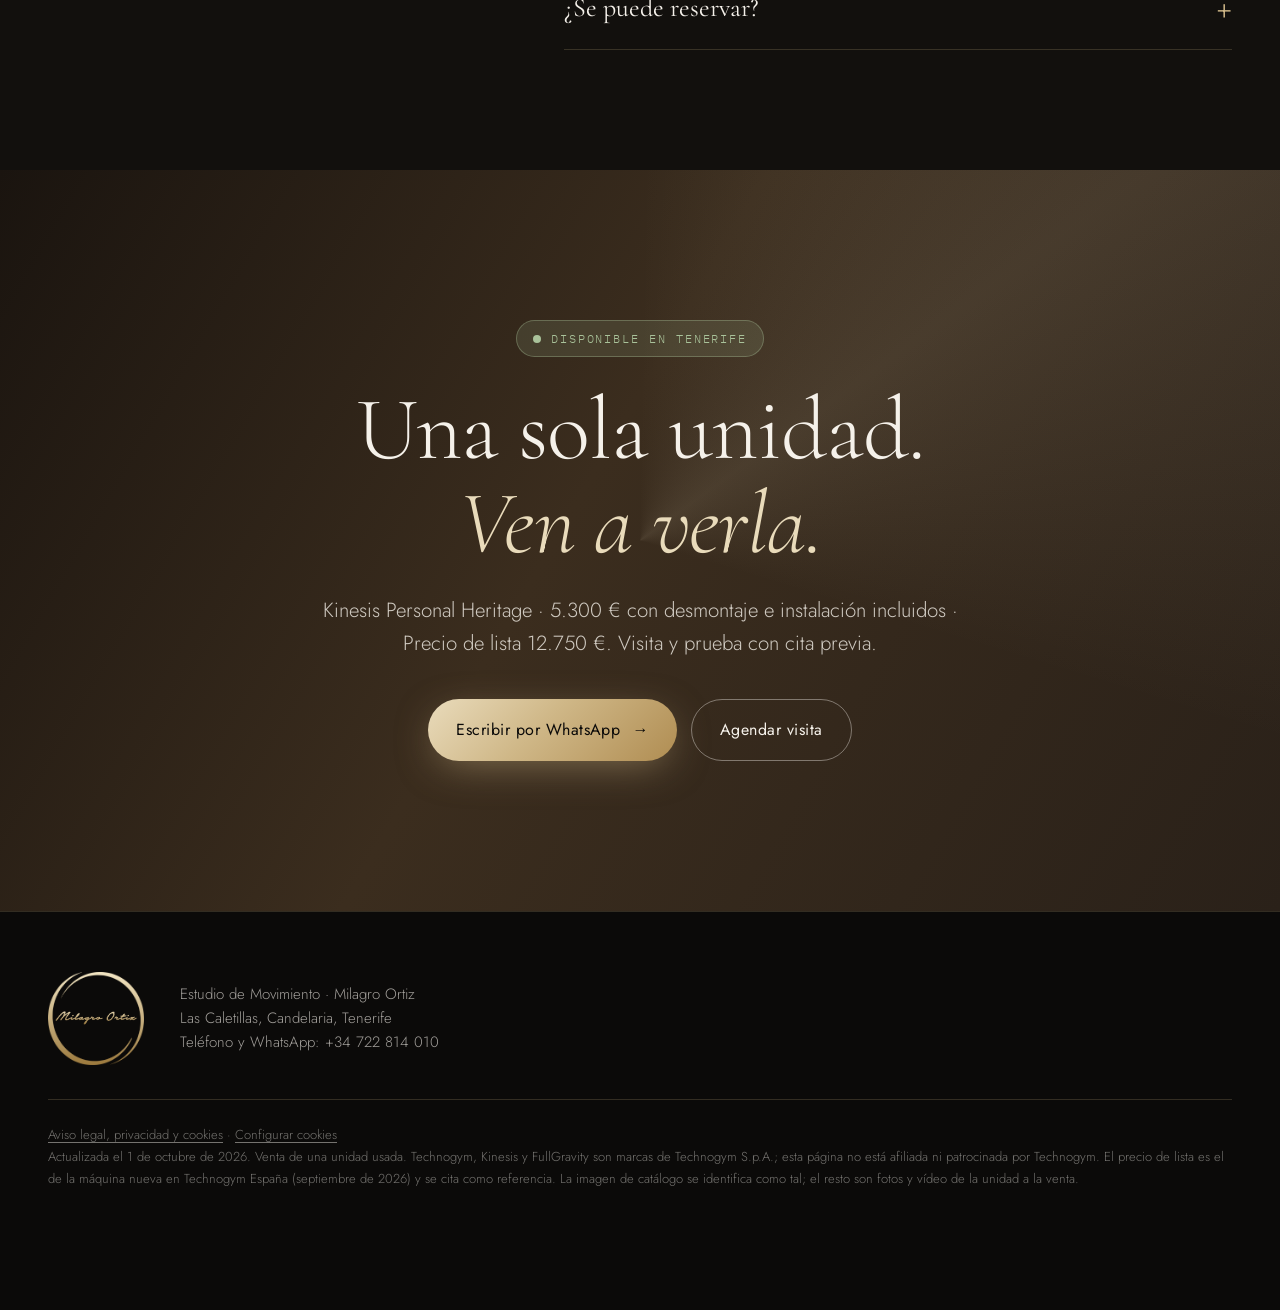
==== commit 7d280255: "Versión en inglés en /en/ con selector ES/EN de banderas, aviso de cookies bilingüe y hreflang Co-Au" ====
--- a/index.html
+++ b/index.html
@@ -7,6 +7,9 @@
 <meta name="description" content="Technogym Kinesis Personal Heritage Black en venta en Tenerife. 5.300 € con el desmontaje y la instalación incluidos (precio de lista 12.750 €). Revisada por el servicio técnico oficial. Visita y prueba con cita previa.">
 <meta name="robots" content="index, follow, max-image-preview:large">
 <link rel="canonical" href="https://estudiodemovimiento.es/">
+<link rel="alternate" hreflang="es" href="https://estudiodemovimiento.es/">
+<link rel="alternate" hreflang="en" href="https://estudiodemovimiento.es/en/">
+<link rel="alternate" hreflang="x-default" href="https://estudiodemovimiento.es/">
 <script type="application/ld+json">
 {
  "@context": "https://schema.org",
@@ -58,6 +61,7 @@
 </script>
 <meta property="og:type" content="website">
 <meta property="og:locale" content="es_ES">
+<meta property="og:locale:alternate" content="en_GB">
 <meta property="og:site_name" content="Estudio de Movimiento · Milagro Ortiz">
 <meta property="og:title" content="Technogym Kinesis Personal Heritage · 5.300 € · Tenerife">
 <meta property="og:description" content="Una unidad disponible en Tenerife. Desmontaje e instalación incluidos. Precio de lista 12.750 €. Visita y prueba con cita previa.">
@@ -137,7 +141,18 @@
 .nav ul a:hover{opacity:1;color:var(--champ)}
 .nav .btn{padding:11px 20px;font-size:14px}
 .nav .corto{display:none}
-@media(max-width:1020px){.nav ul{display:none}}
+.nav-der{display:flex;align-items:center;gap:12px}
+.idiomas{display:flex;gap:2px;padding:3px;border-radius:100px;border:1px solid var(--linea);background:rgba(255,255,255,.03)}
+.idiomas a{display:inline-flex;align-items:center;gap:7px;padding:6px 11px 6px 6px;border-radius:100px;font-family:var(--mono);font-size:12px;letter-spacing:.12em;color:var(--texto-3);transition:background .2s,color .2s}
+.idiomas a:hover{color:var(--champ)}
+.idiomas a[aria-current]{background:rgba(207,183,135,.18);color:var(--champ-2)}
+.idiomas svg{width:20px;height:20px;border-radius:50%;flex:none;box-shadow:0 0 0 1px rgba(245,241,234,.3)}
+.idiomas a[aria-current] svg{box-shadow:0 0 0 2px var(--champ)}
+@media(max-width:1220px){.nav ul{gap:20px;font-size:14.5px}}
+@media(max-width:1120px){.nav ul{display:none}}
+@media(max-width:560px){.nav{gap:8px;padding-right:7px}.nav-der{gap:5px}.idiomas{padding:2px}.idiomas a{padding:4px}.idiomas a span{display:none}.nav .btn{padding:10px 14px;font-size:13.5px}.nav .btn .flecha{display:none}}
+@media(max-width:400px){.nav .marca-n{font-size:17.5px}.nav .marca-l{font-size:7px}nav.nav{padding-left:14px}}
+@media(max-width:340px){.nav .marca-n{font-size:15px}.nav .marca-l{letter-spacing:.5em}}
 @media(max-width:560px){.marca-n{font-size:20px}.marca-l{font-size:7.5px}.nav{padding-left:18px}.nav .btn .largo{display:none}.nav .corto{display:inline}}
 
 /* ---------- HERO ---------- */
@@ -378,7 +393,10 @@
     <li><a href="#entrega">Entrega</a></li>
     <li><a href="#precio">Precio</a></li>
   </ul>
-  <a class="btn btn-oro" href="#precio"><span class="largo">Agendar visita</span><span class="corto">Visita</span> <span class="flecha">→</span></a>
+  <div class="nav-der">
+    <div class="idiomas" role="group" aria-label="Idioma · Language"><a href="./" hreflang="es" lang="es" title="Español" aria-current="page"><svg viewBox="0 0 3 2" preserveAspectRatio="xMidYMid slice" aria-hidden="true"><rect width="3" height="2" fill="#AA151B"/><rect y=".5" width="3" height="1" fill="#F1BF00"/></svg><span>ES</span></a><a href="en/" hreflang="en" lang="en" title="English"><svg viewBox="0 0 60 30" preserveAspectRatio="xMidYMid slice" aria-hidden="true"><clipPath id="uk-t"><path d="M30,15h30v15zv15h-30zh-30v-15zv-15h30z"/></clipPath><path d="M0,0v30h60v-30z" fill="#012169"/><path d="M0,0L60,30M60,0L0,30" stroke="#fff" stroke-width="6"/><path d="M0,0L60,30M60,0L0,30" clip-path="url(#uk-t)" stroke="#C8102E" stroke-width="4"/><path d="M30,0v30M0,15h60" stroke="#fff" stroke-width="10"/><path d="M30,0v30M0,15h60" stroke="#C8102E" stroke-width="6"/></svg><span>EN</span></a></div>
+    <a class="btn btn-oro" href="#precio"><span class="largo">Agendar visita</span><span class="corto">Visita</span> <span class="flecha">→</span></a>
+  </div>
 </nav>
 
 <!-- HERO -->
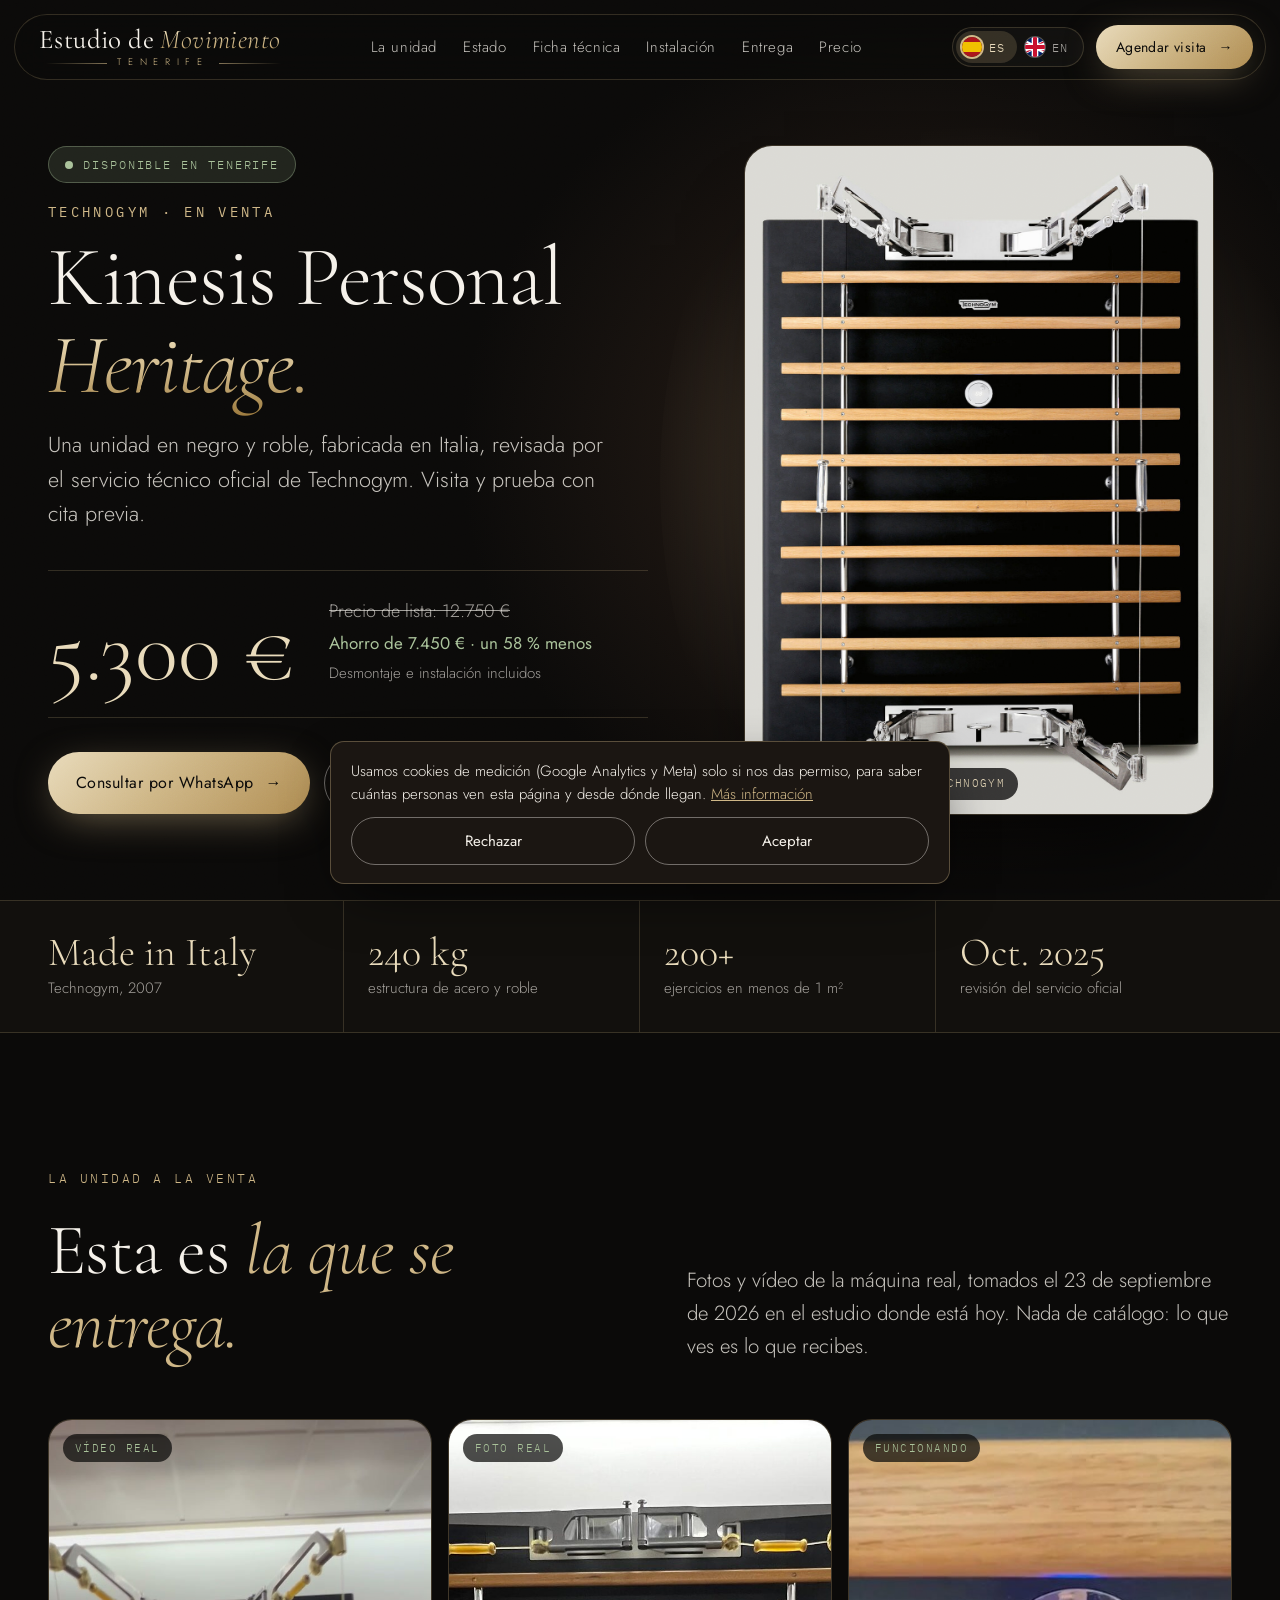
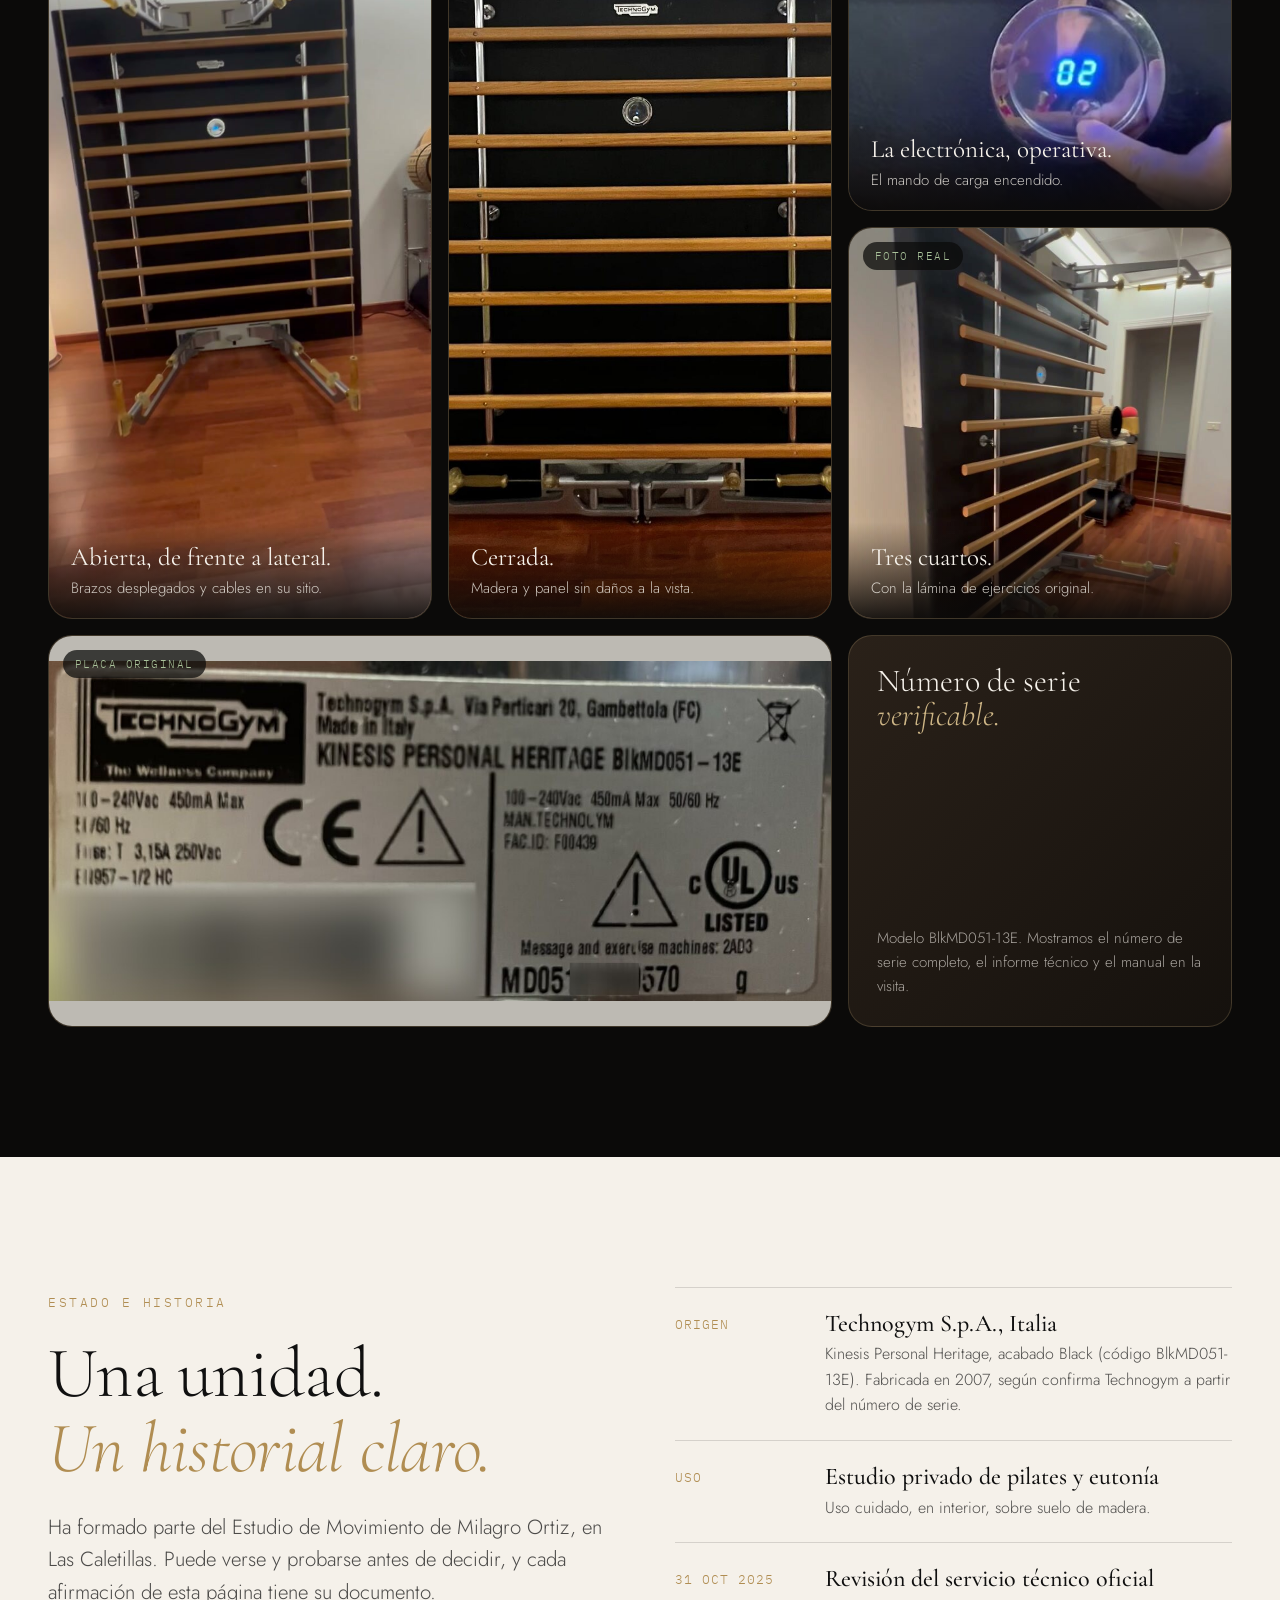
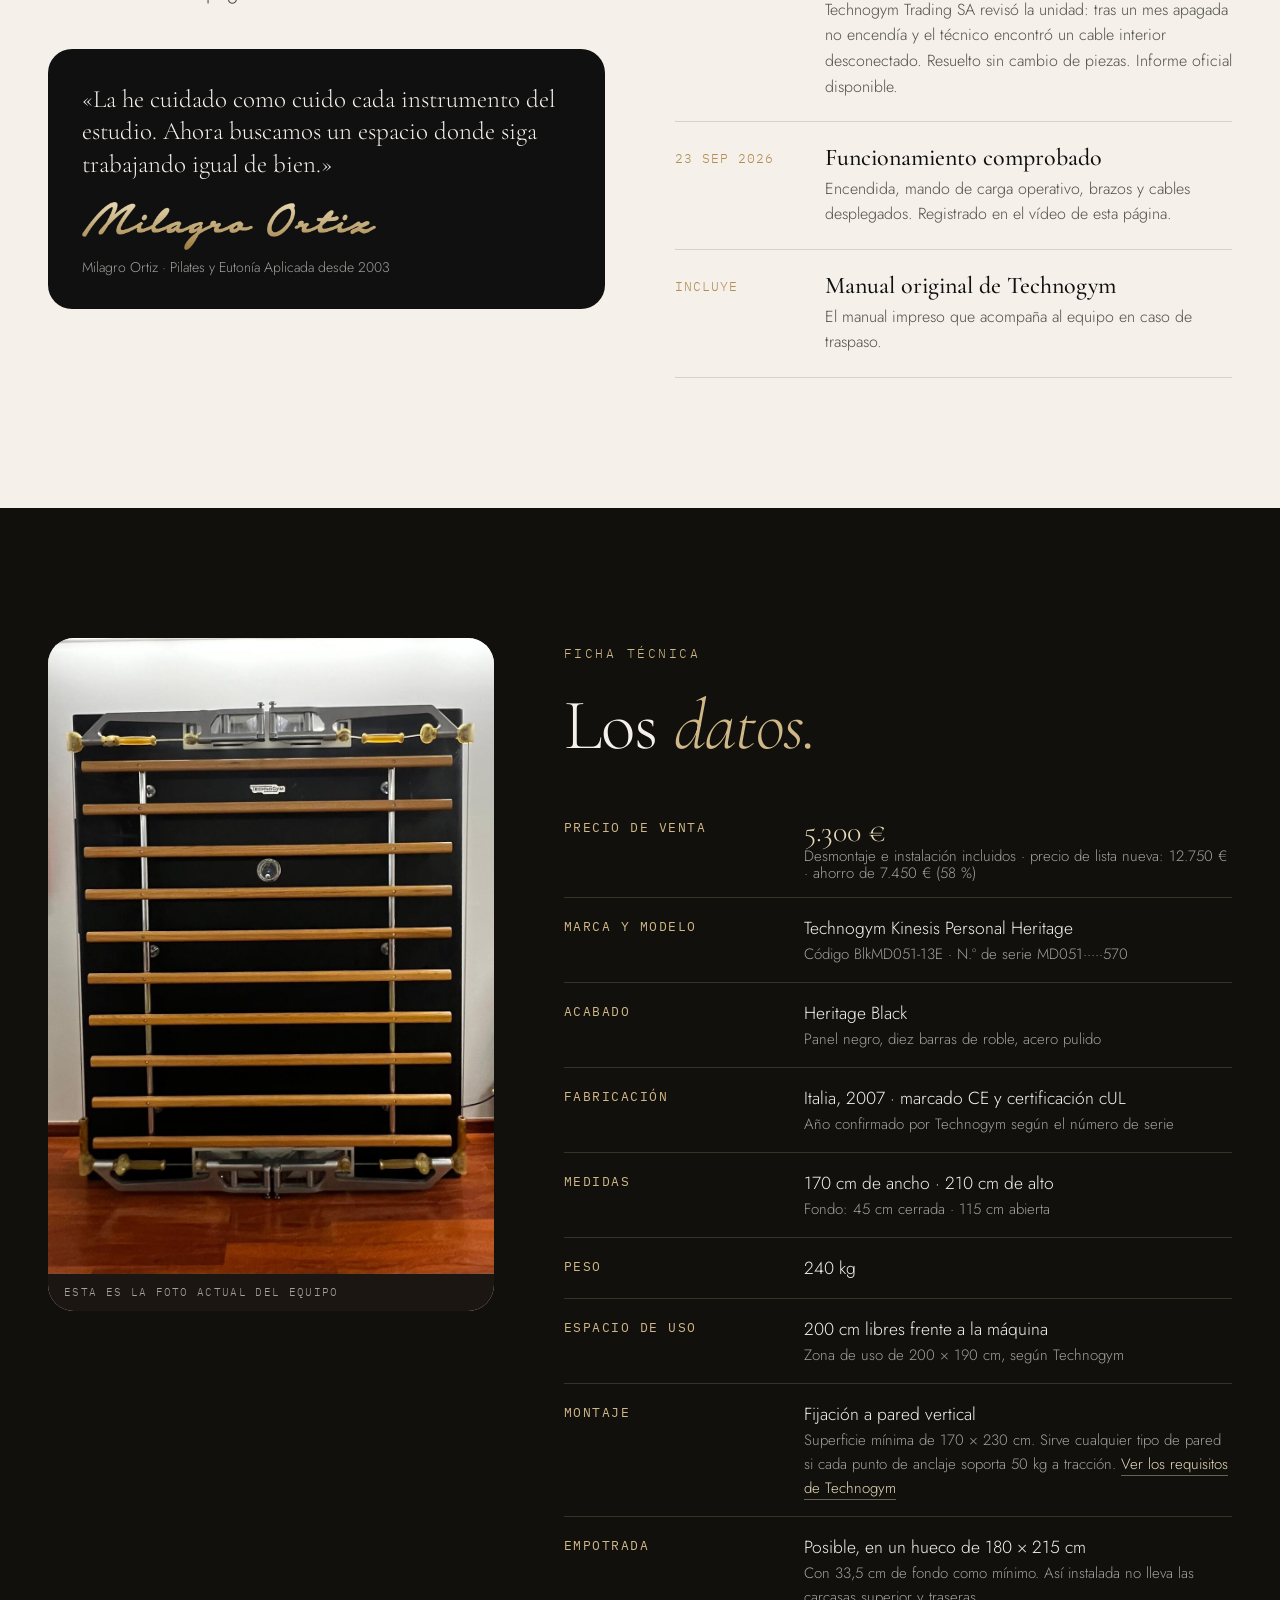
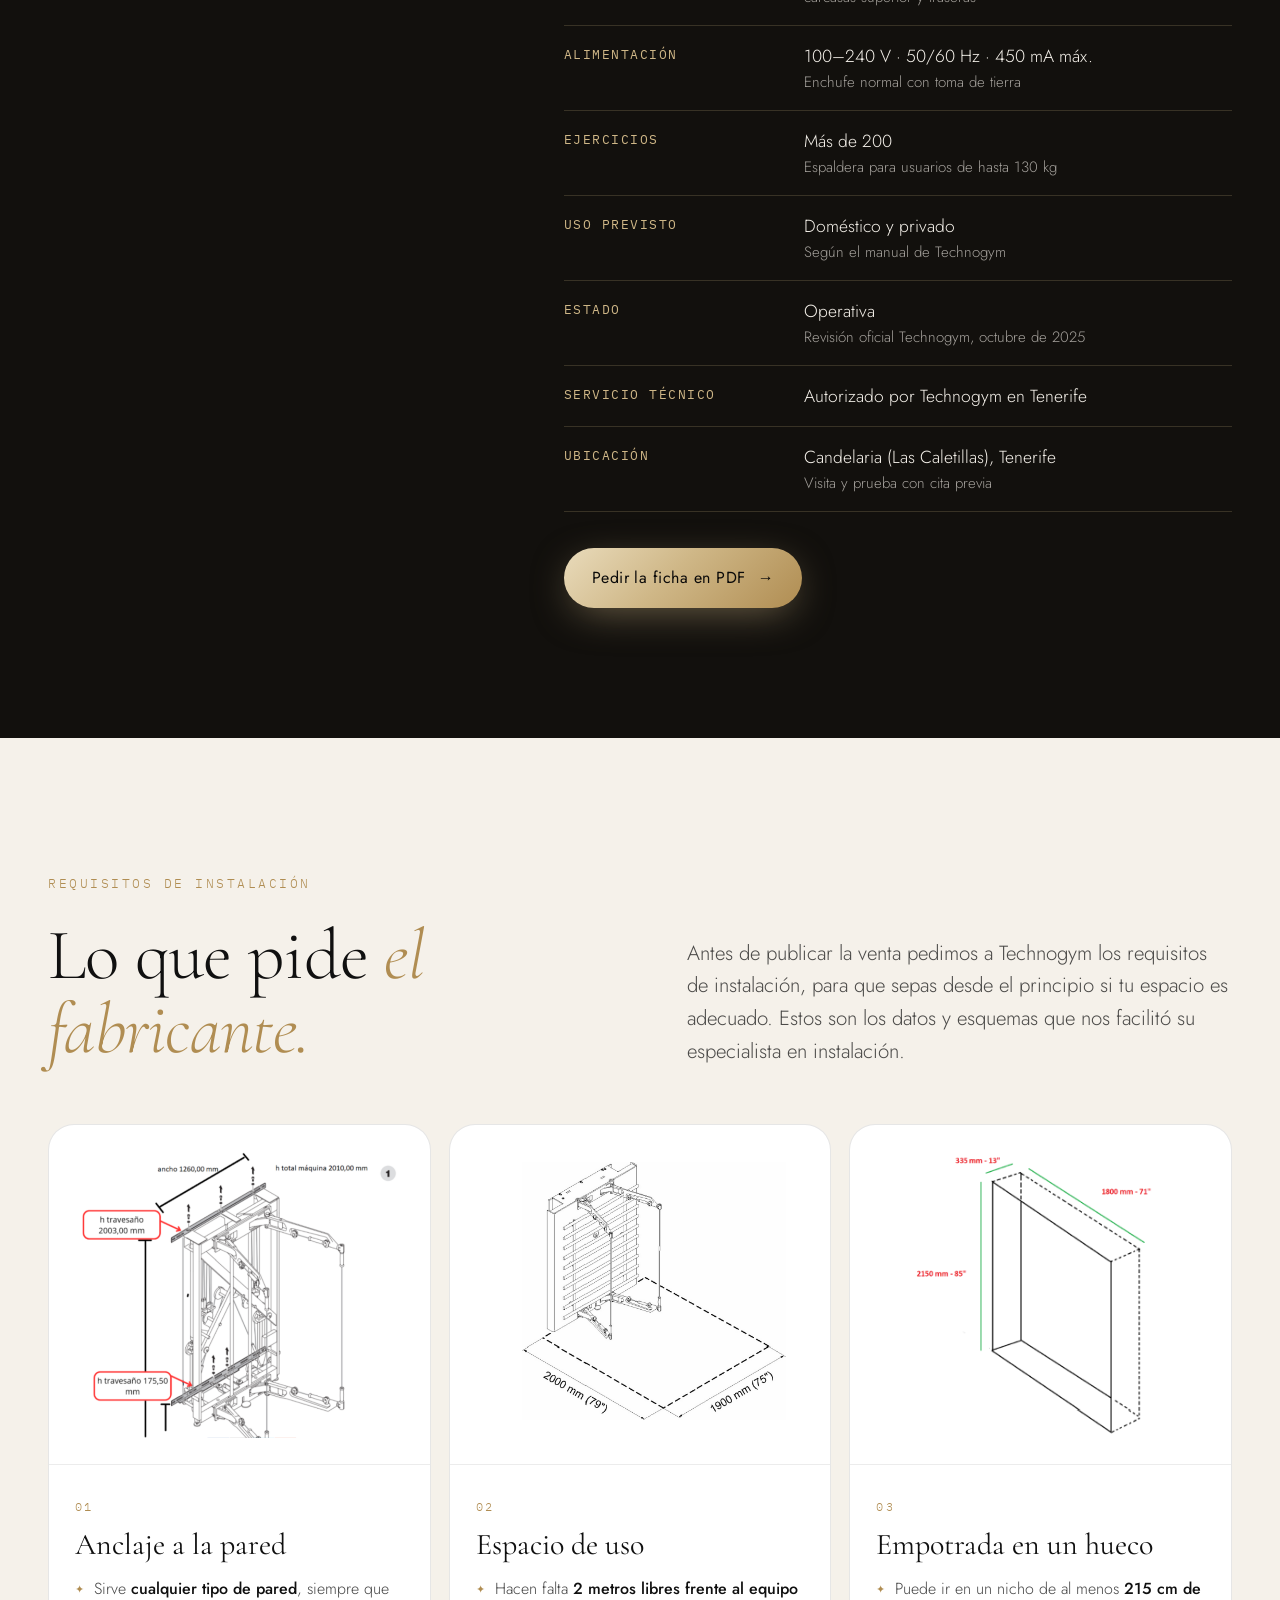
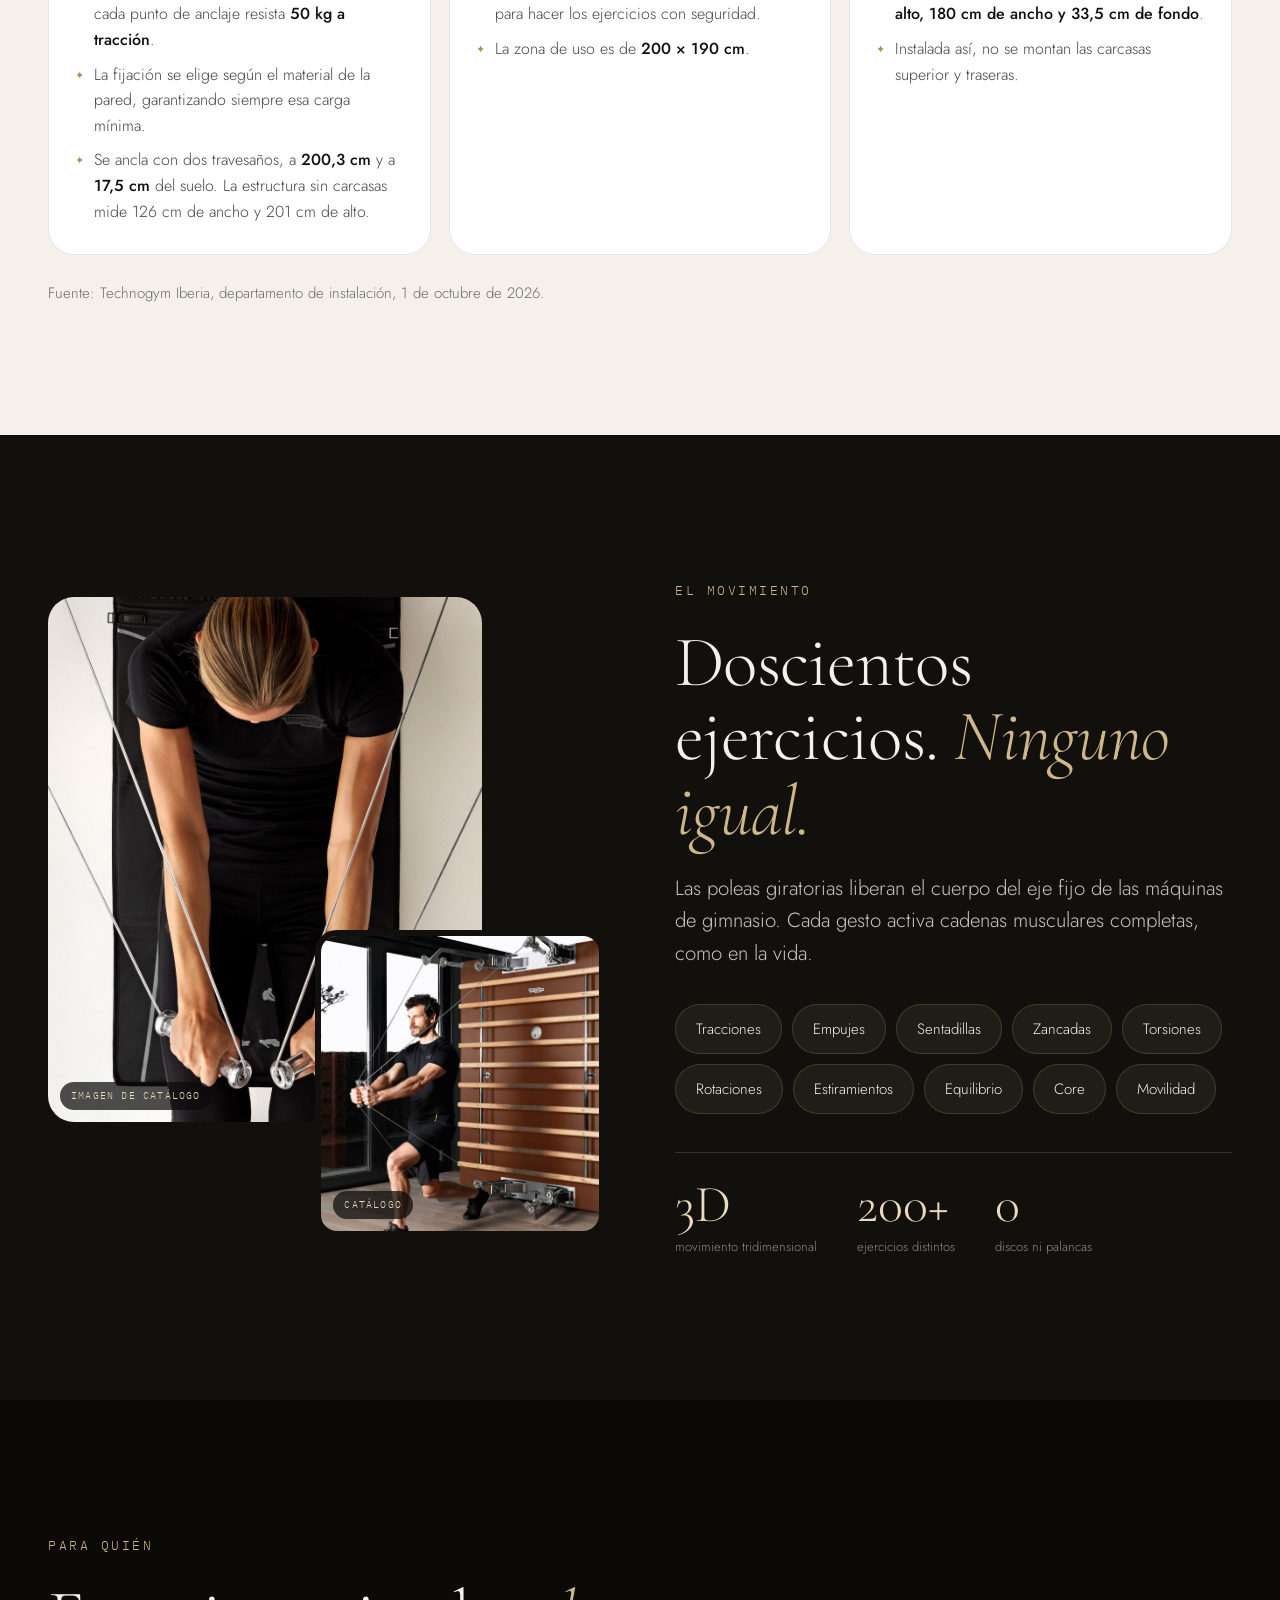
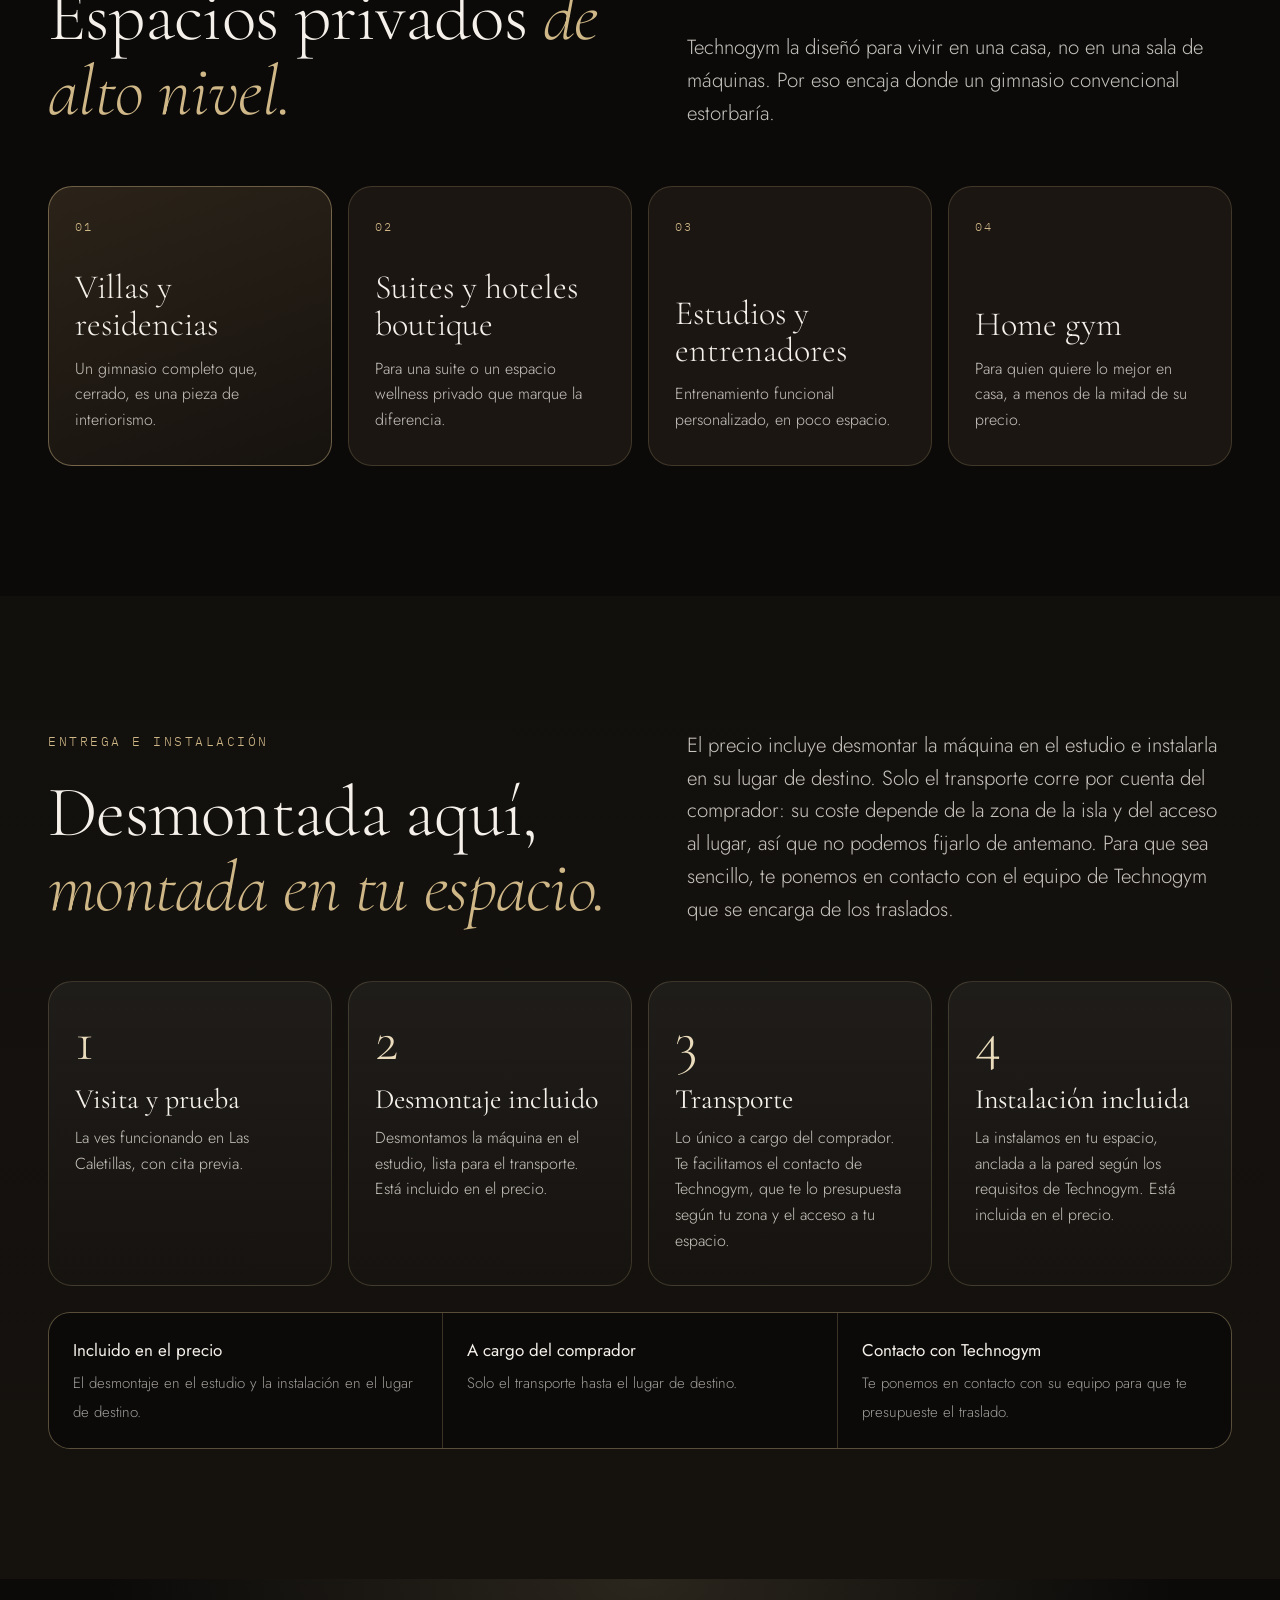
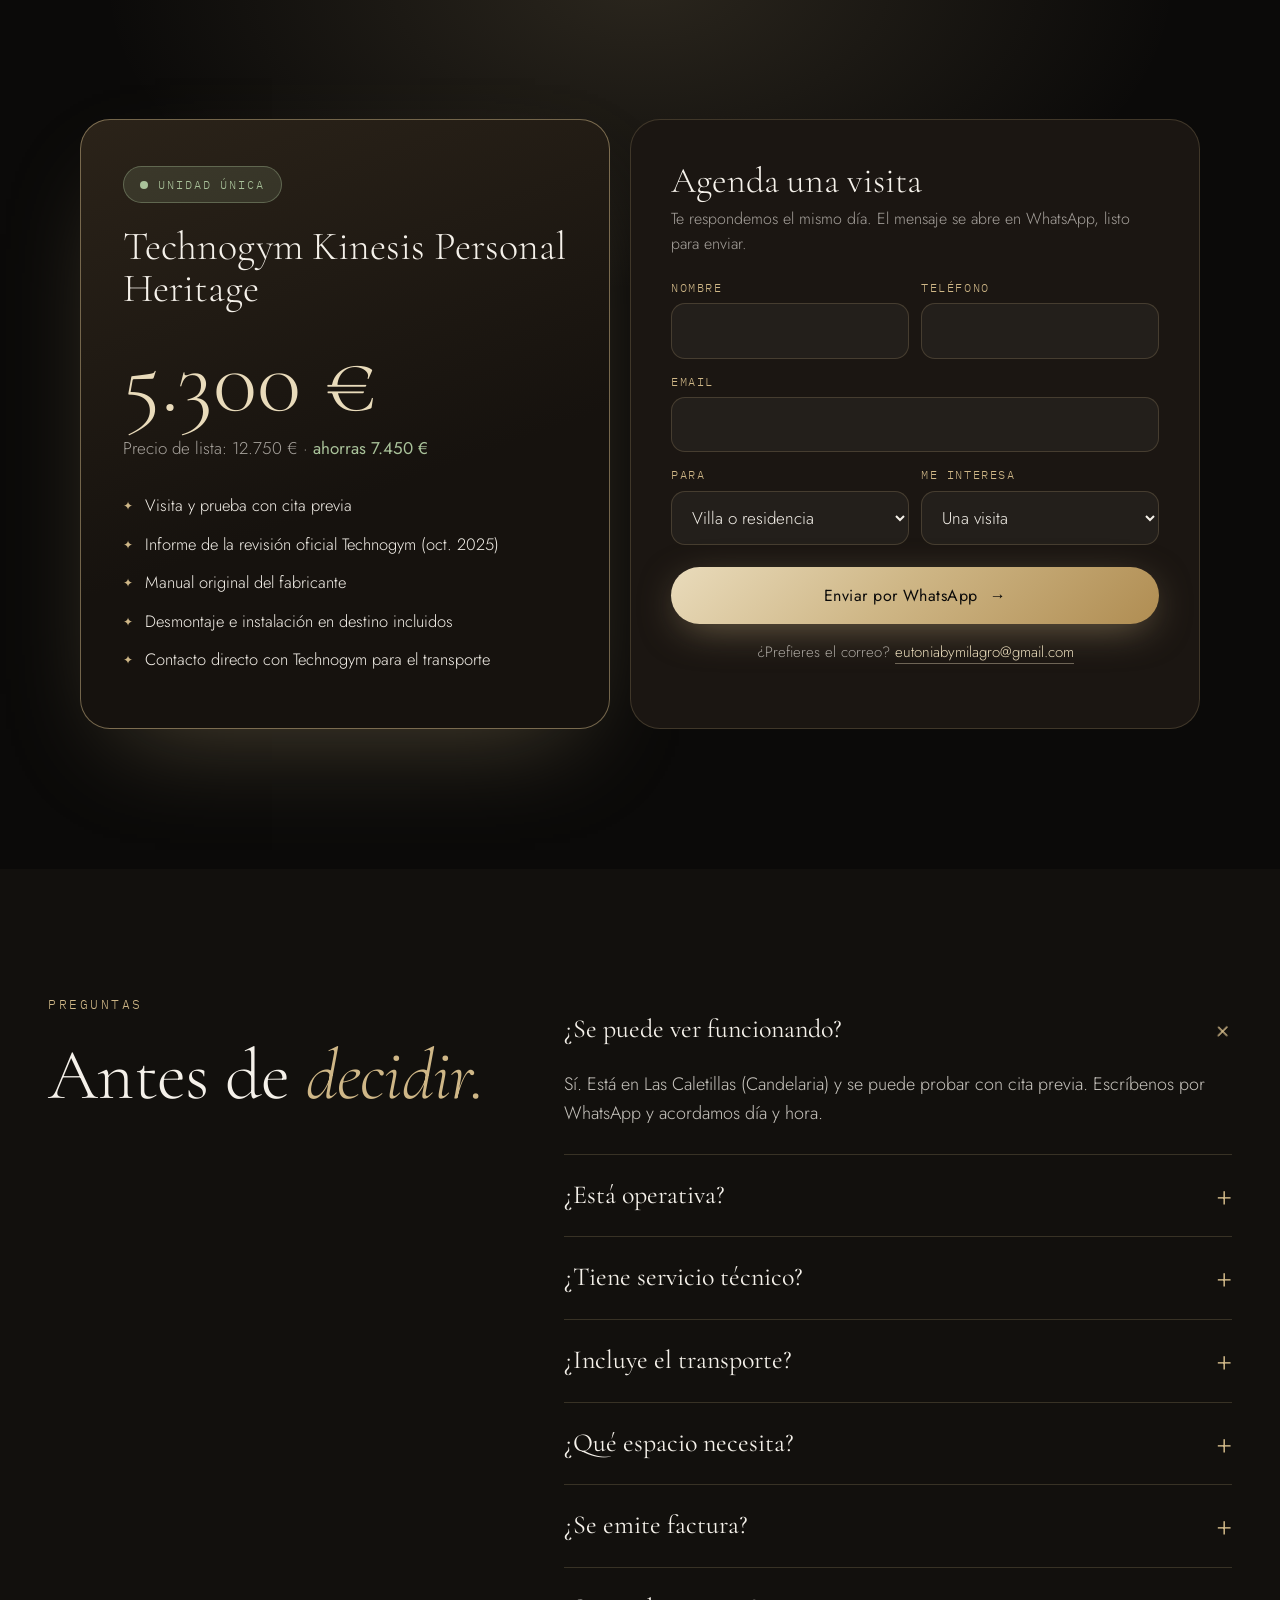
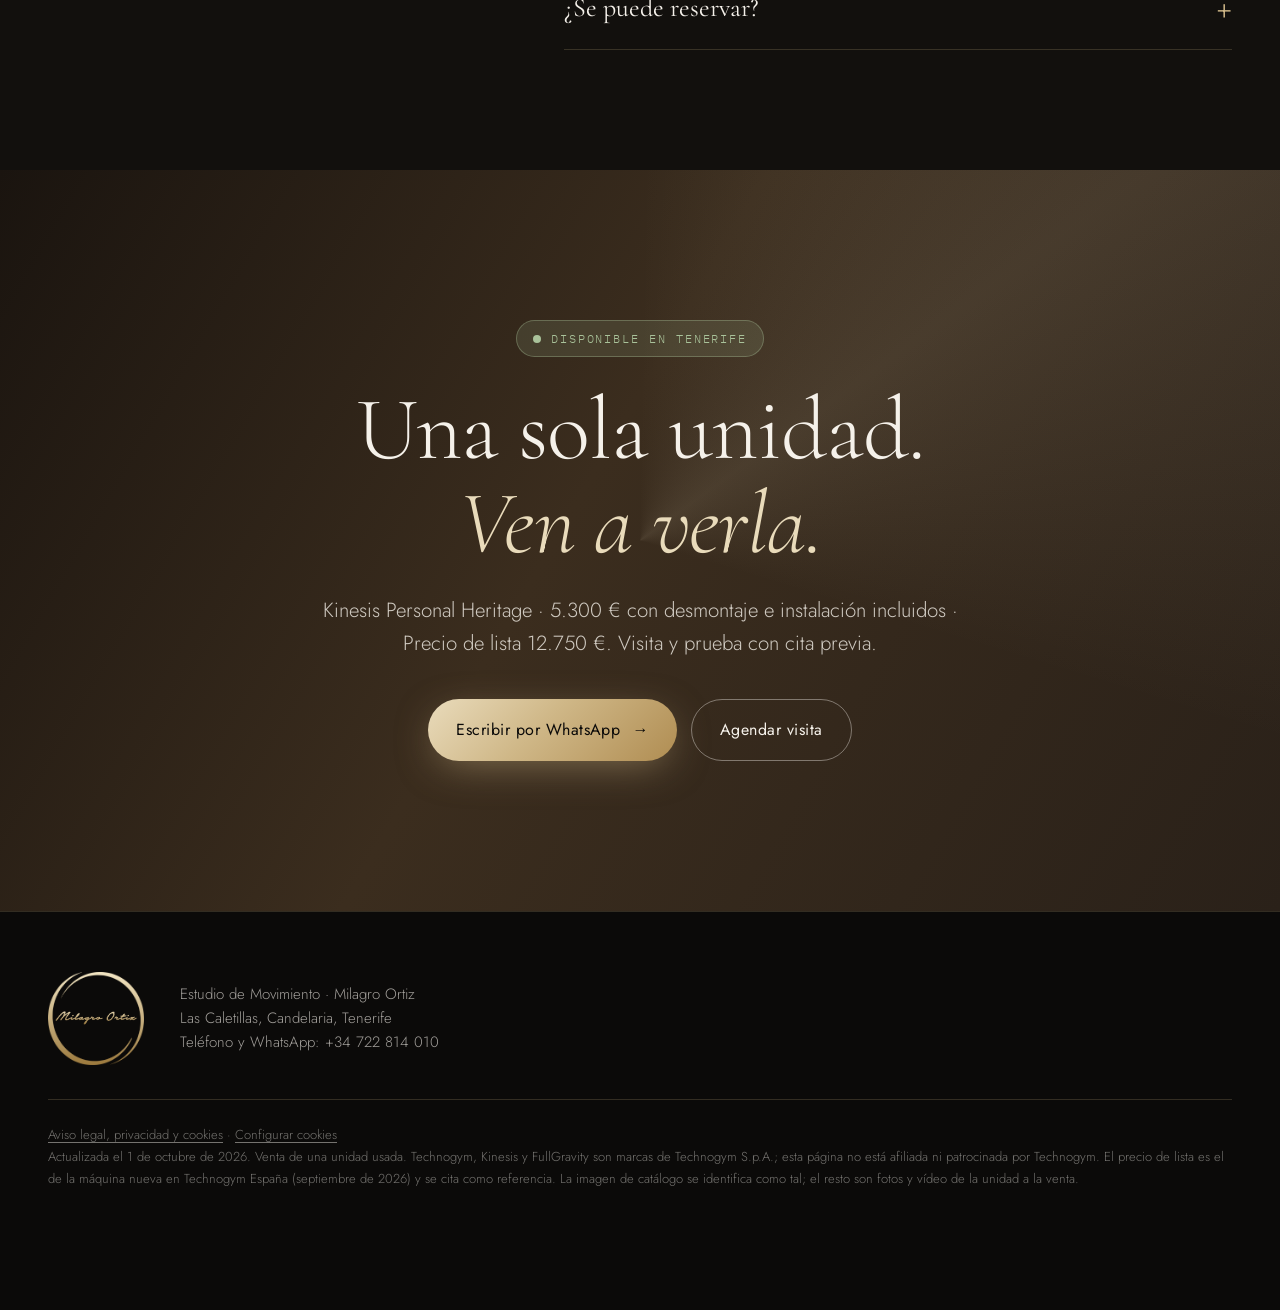
==== commit 9c88bfd6: "Portada con la foto de catálogo; la foto actual del equipo pasa a la ficha técnica Co-Authored-By: C" ====
--- a/index.html
+++ b/index.html
@@ -417,8 +417,8 @@
     </div>
     <div class="hero-foto">
       <figure>
-        <img src="img/unidad-frente.jpg" alt="La Kinesis Personal Heritage Black que se vende, cerrada contra la pared">
-        <figcaption>Foto real de la unidad</figcaption>
+        <img src="img/tg-frente.jpg" alt="Kinesis Personal Heritage Black, imagen de catálogo de Technogym">
+        <figcaption>Imagen de catálogo Technogym</figcaption>
       </figure>
     </div>
   </div>
@@ -480,7 +480,7 @@
 <!-- FICHA -->
 <section class="ficha" id="ficha">
   <div class="envoltura ficha-grid">
-    <div class="ficha-img rev"><img src="img/tg-frente.jpg" alt="Kinesis Personal Heritage Black, imagen de catálogo"><span>Imagen de catálogo Technogym, como referencia</span></div>
+    <div class="ficha-img rev"><img src="img/unidad-frente.jpg" alt="La Kinesis Personal Heritage Black que se vende, cerrada contra la pared"><span>Esta es la foto actual del equipo</span></div>
     <div>
       <span class="rotulo rev">Ficha técnica</span>
       <h2 class="titulo rev d1" style="margin:22px 0 36px">Los <em>datos.</em></h2>
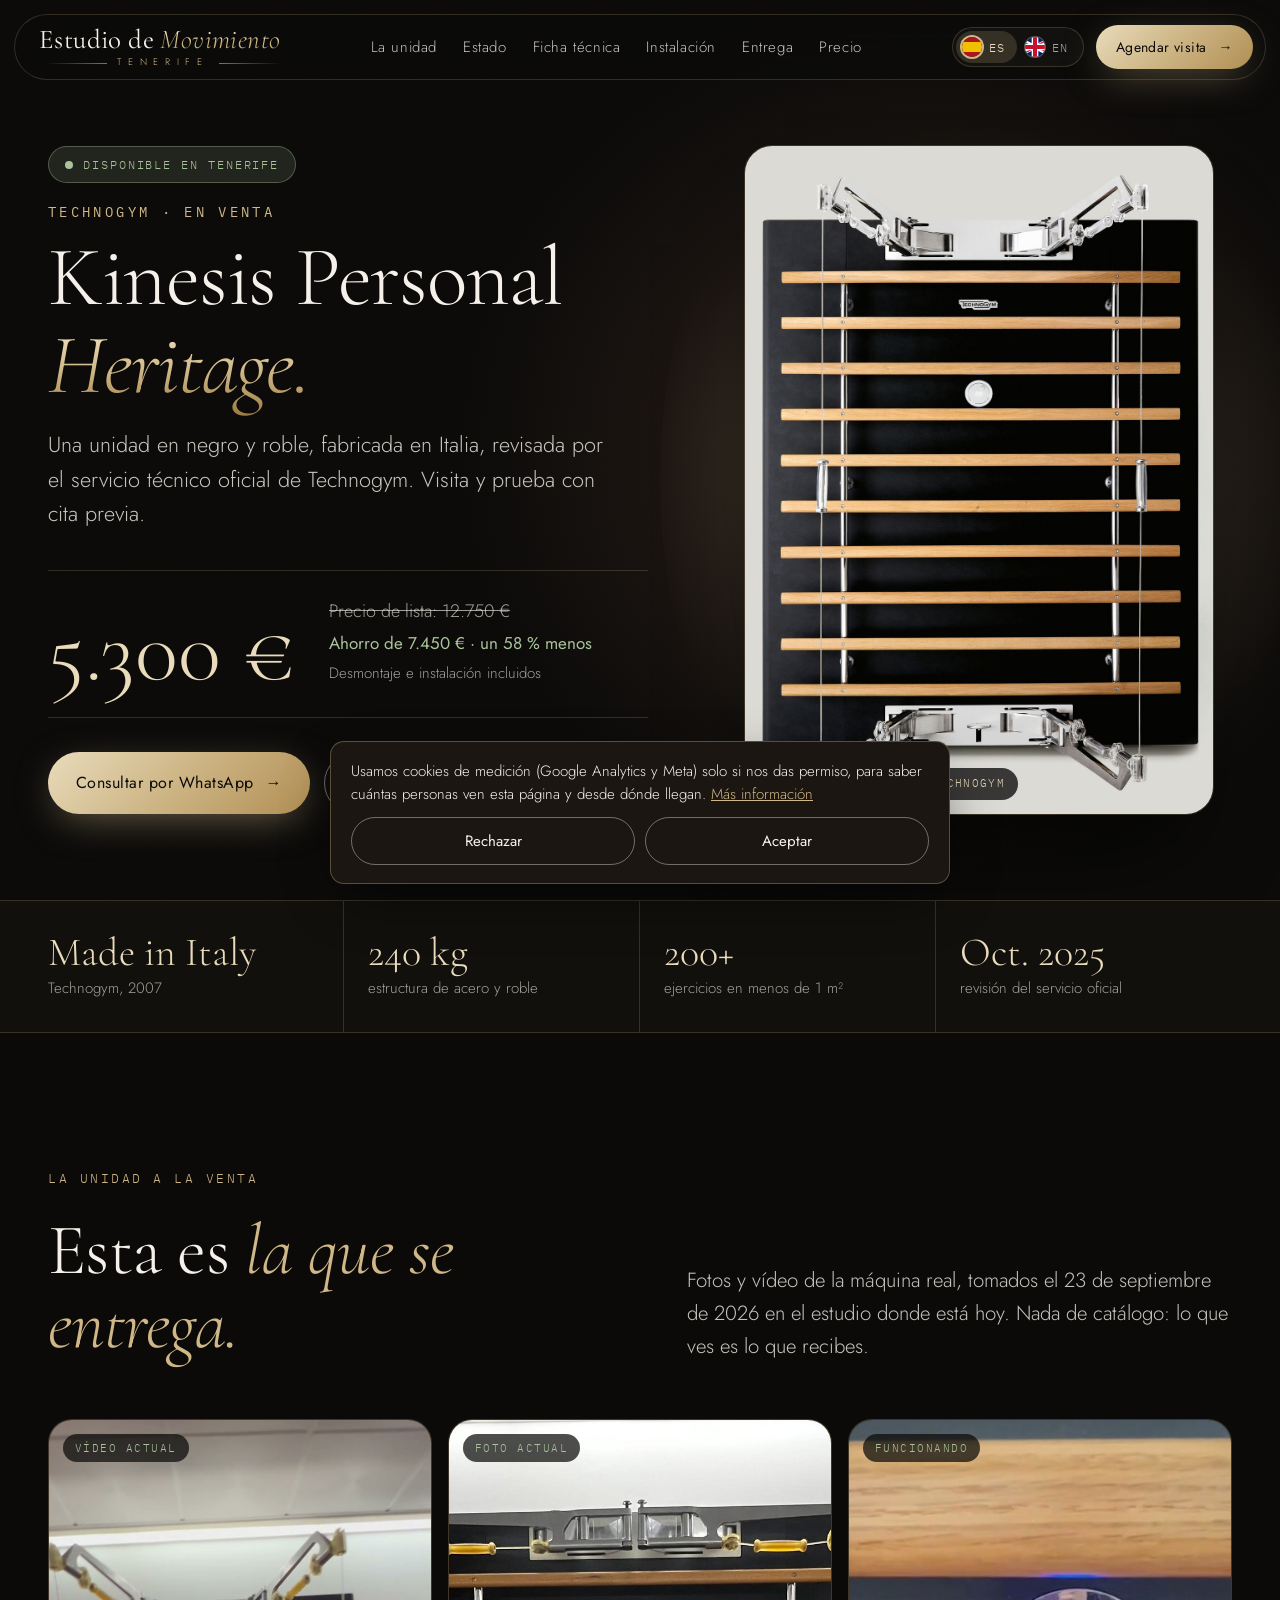
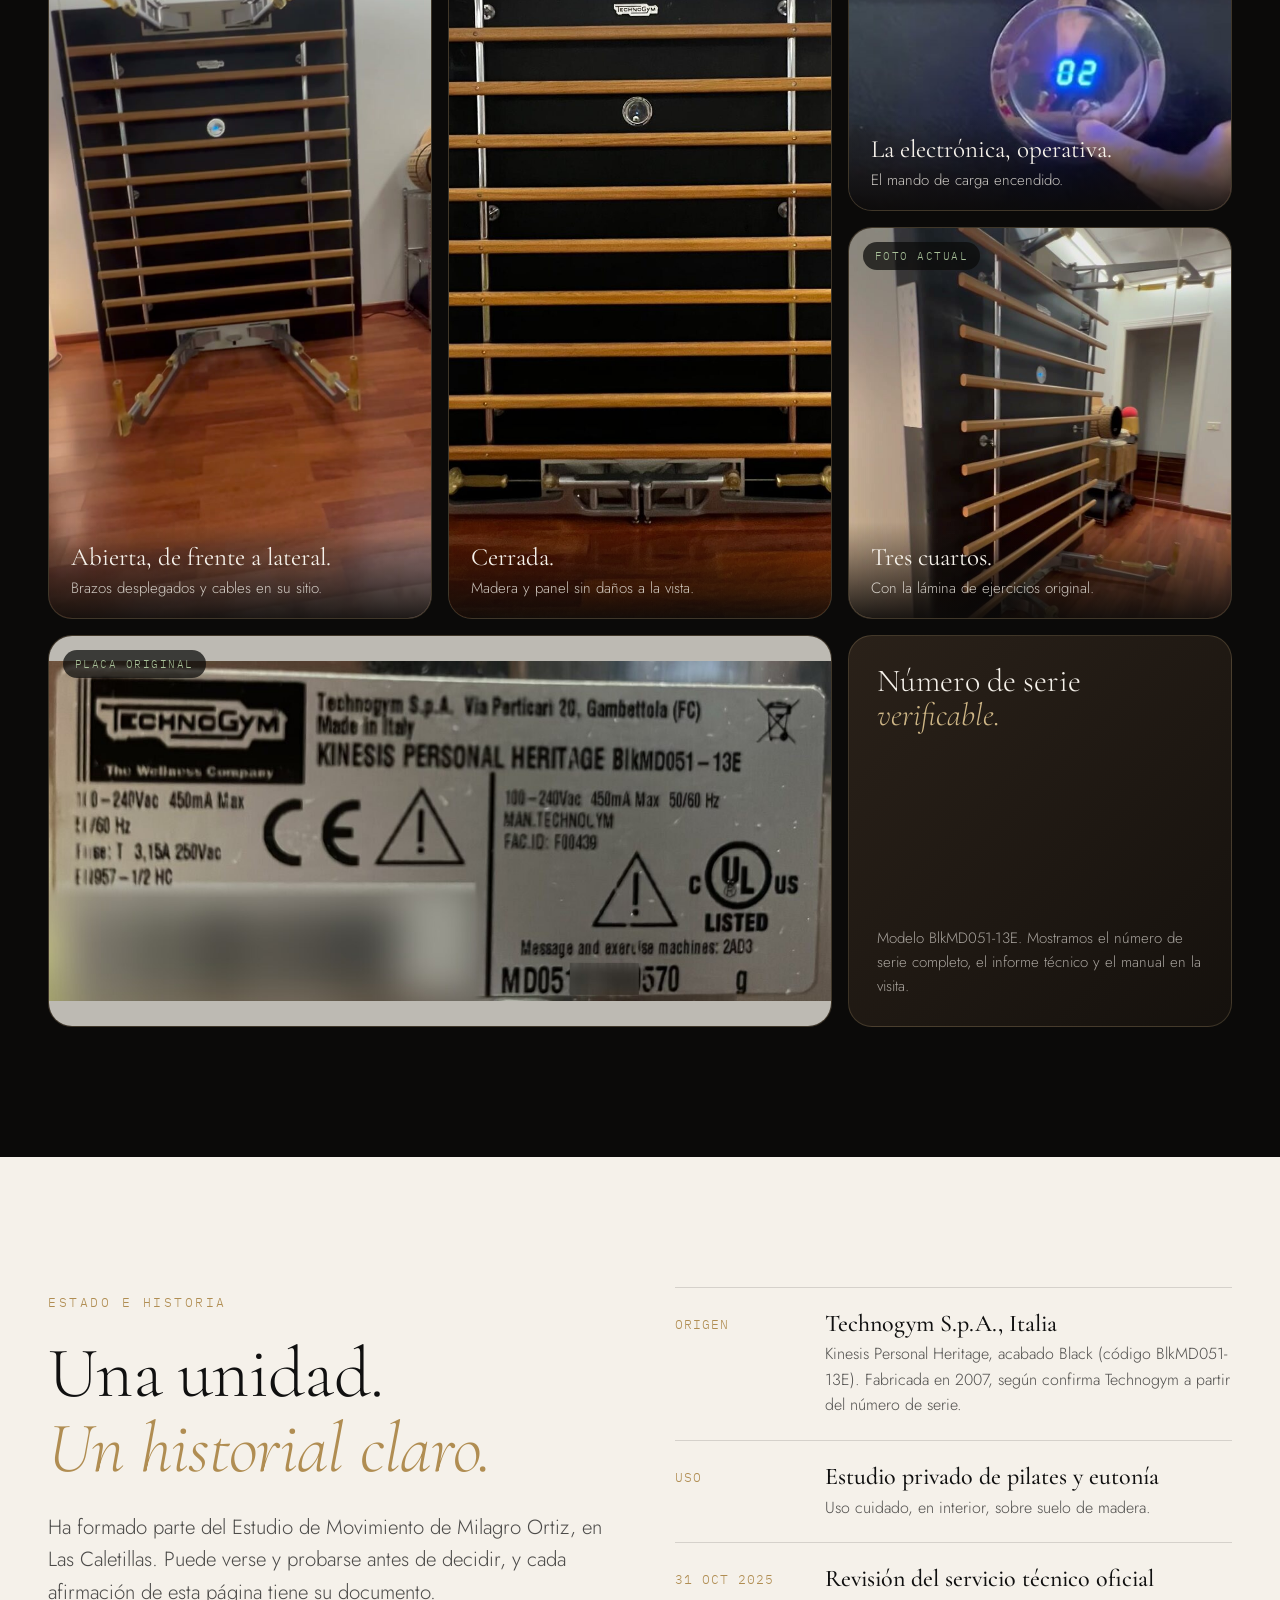
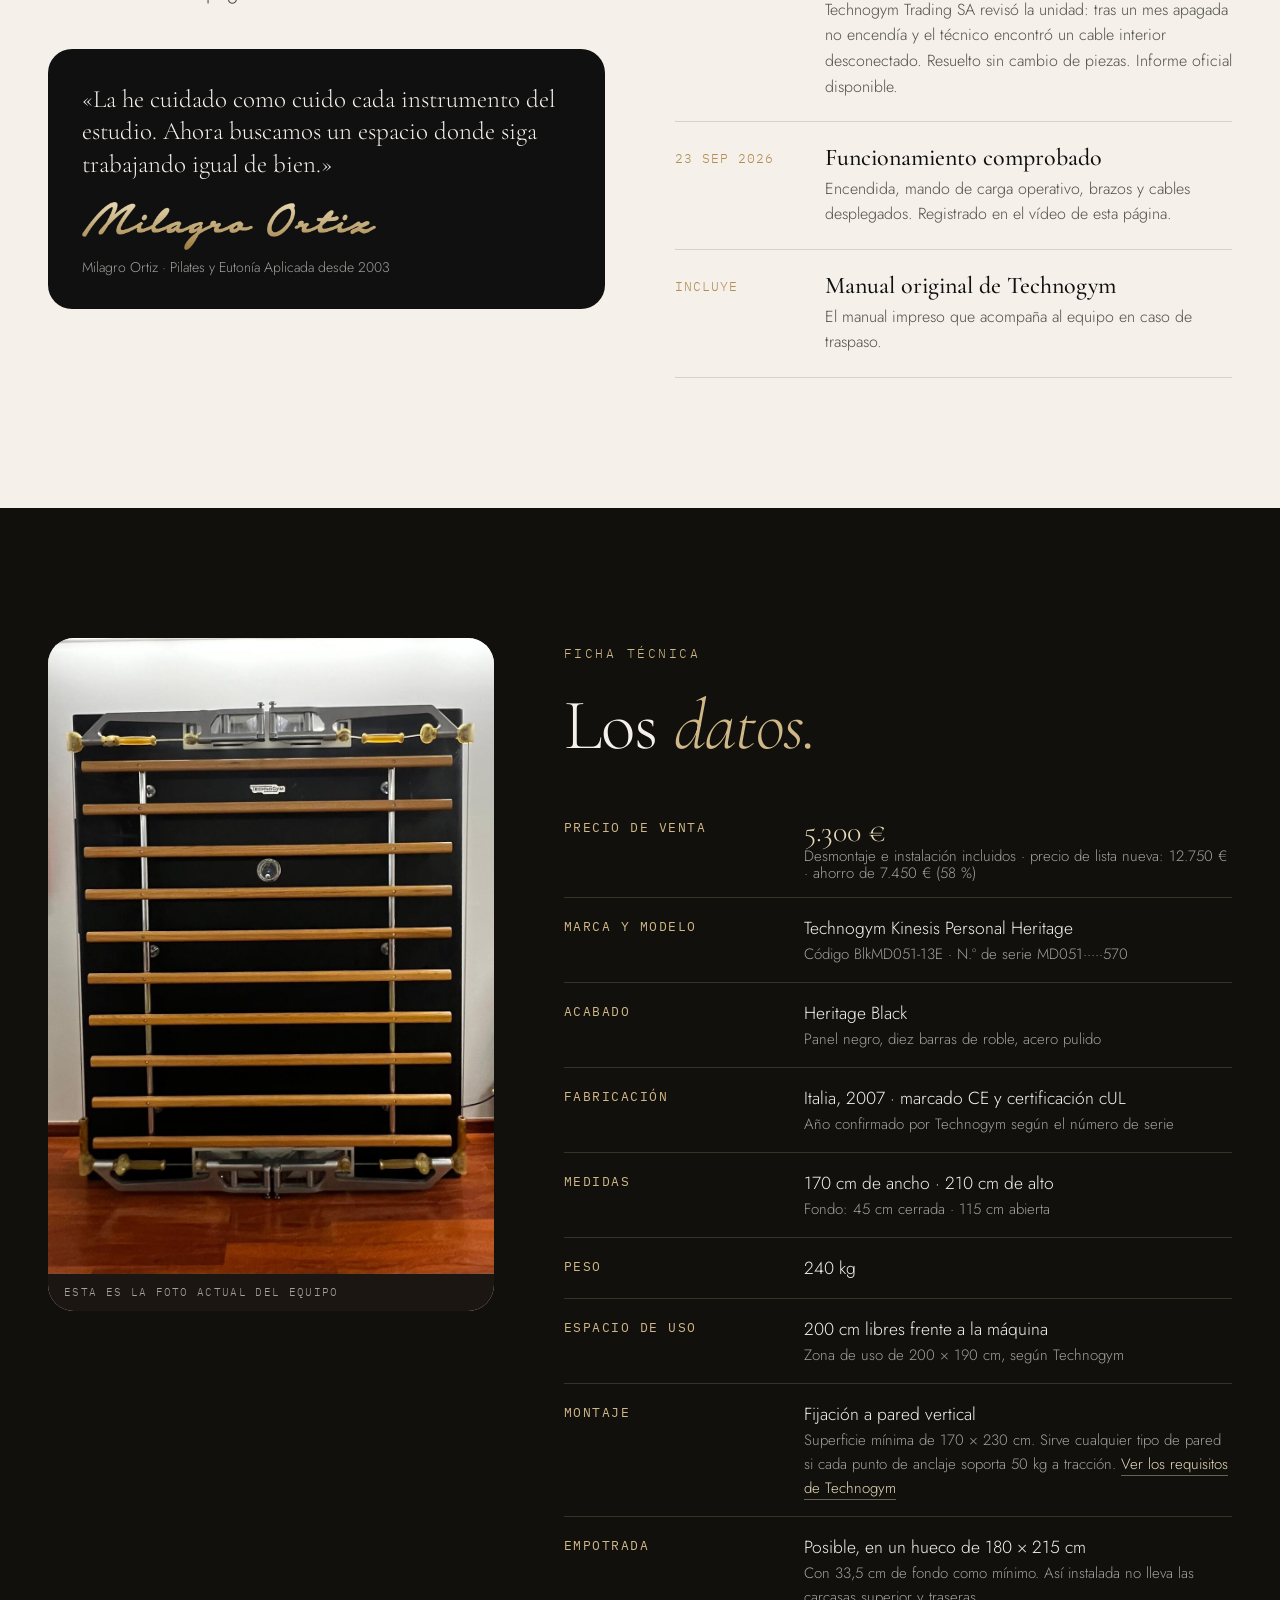
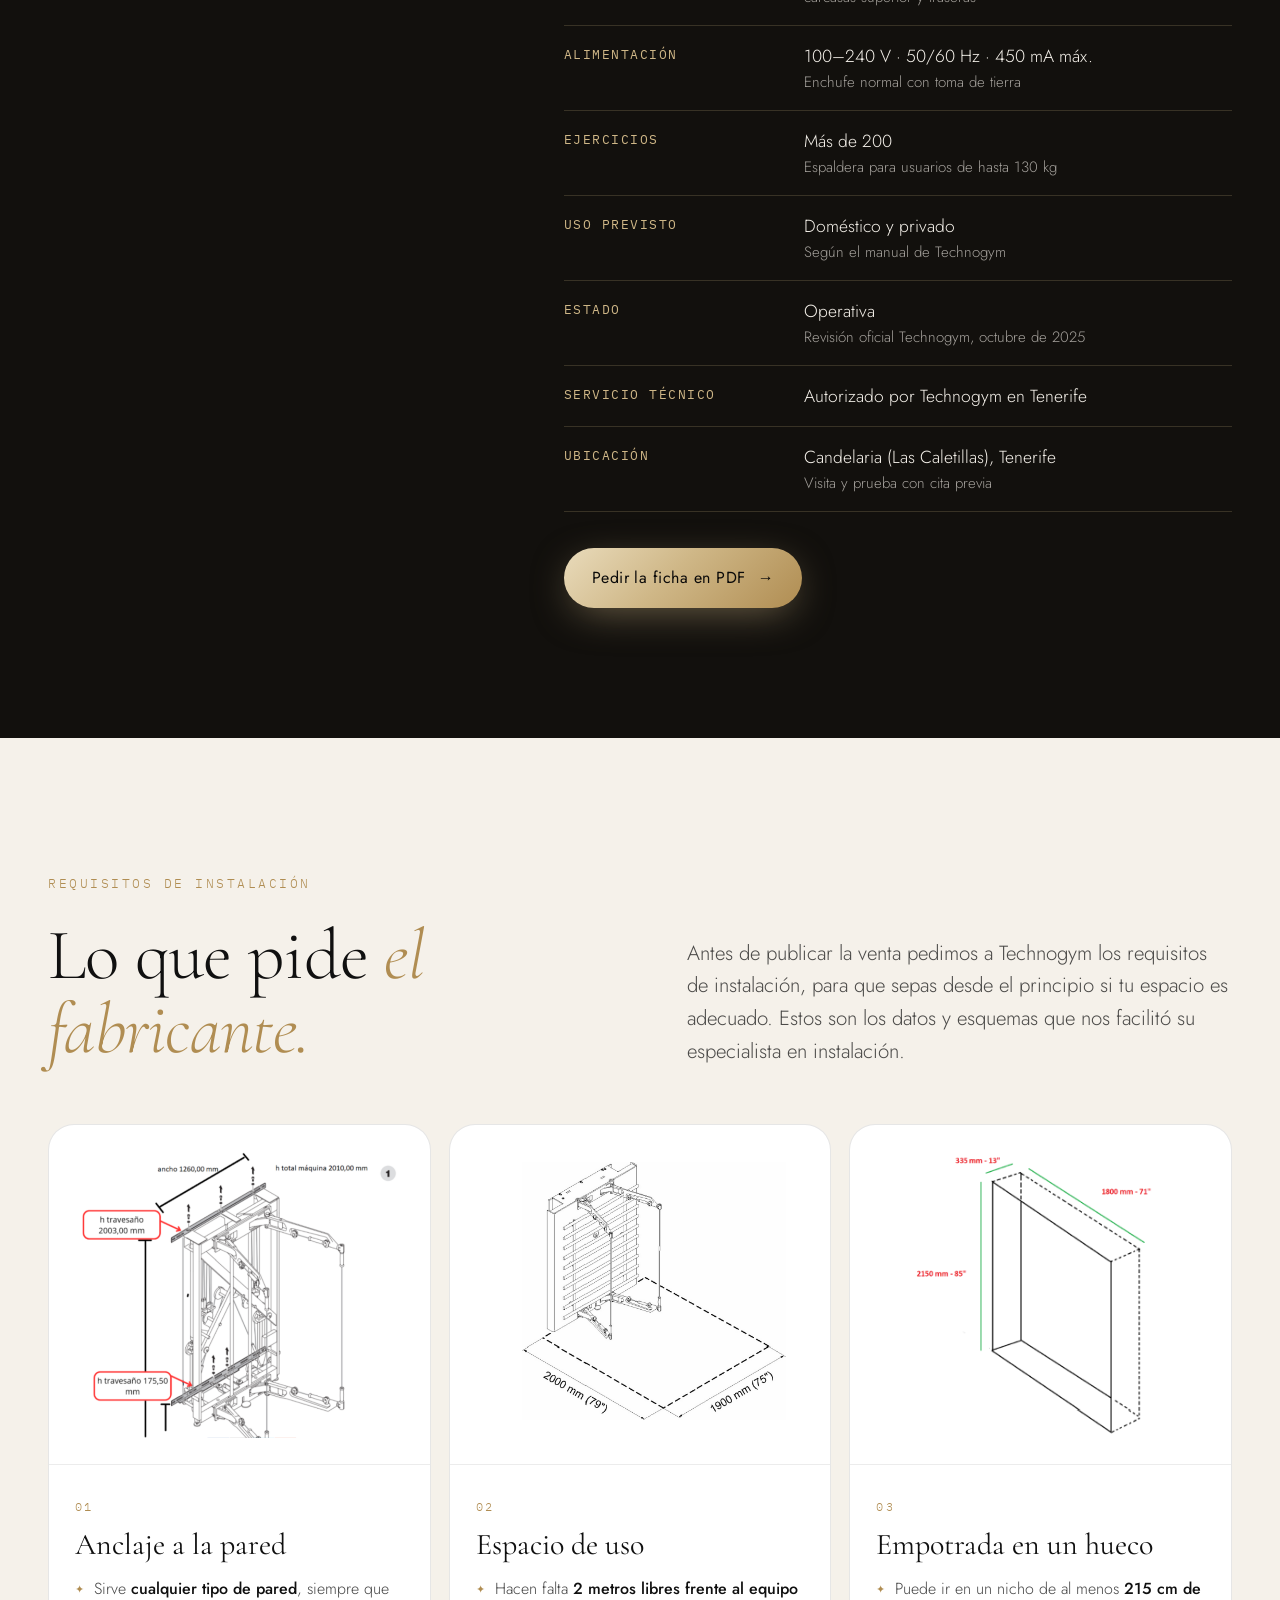
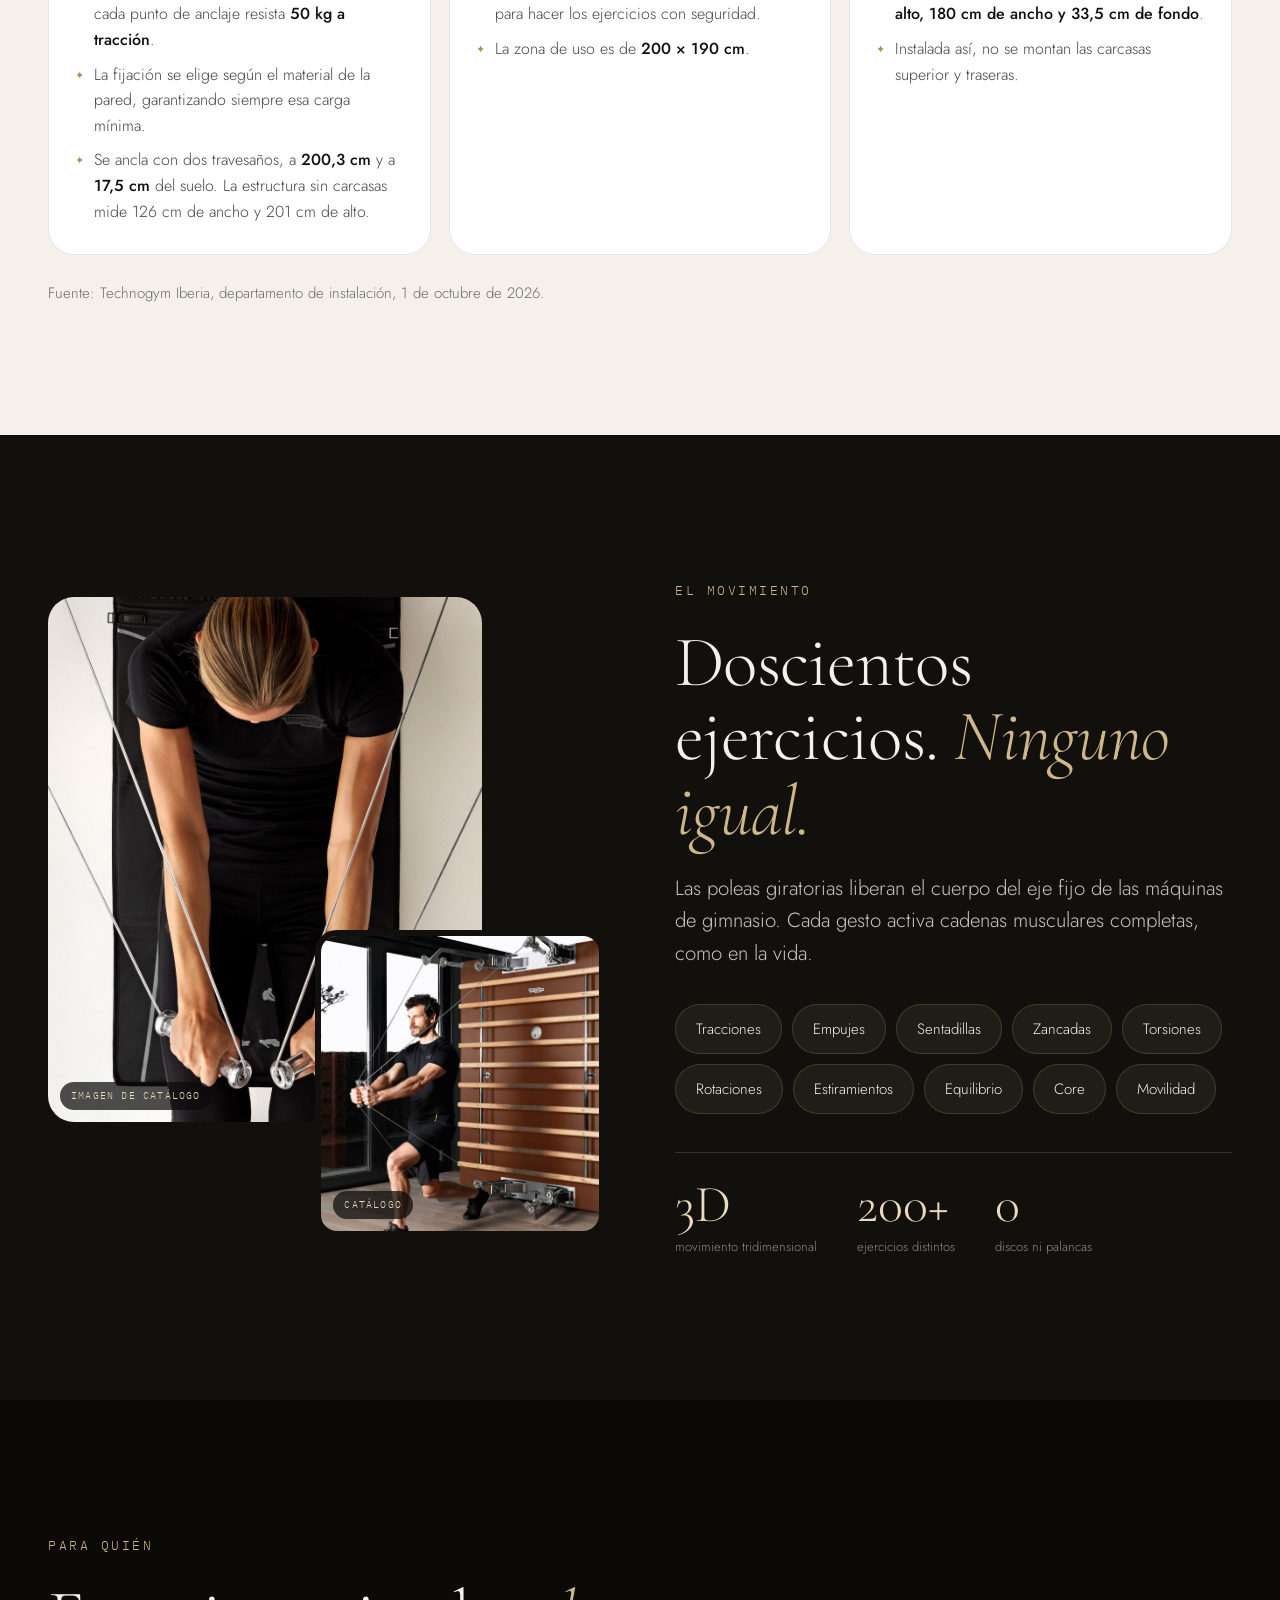
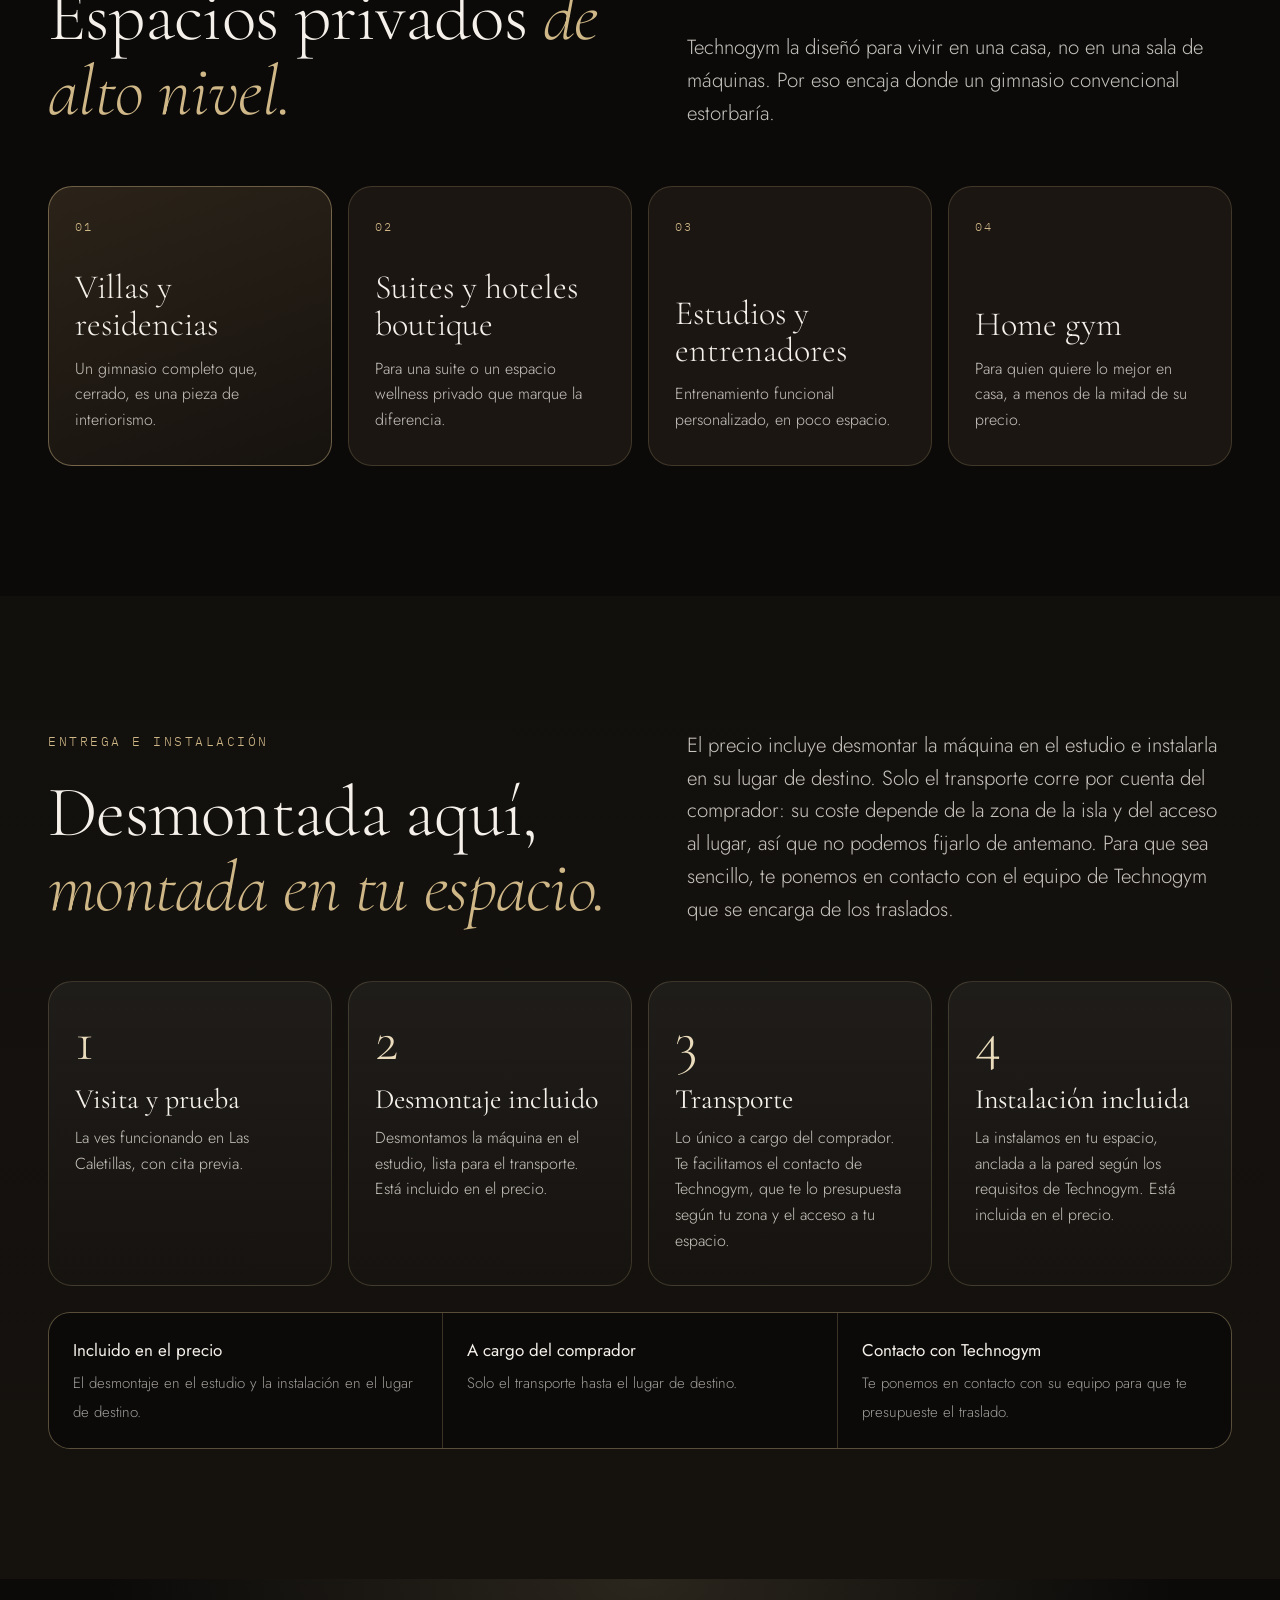
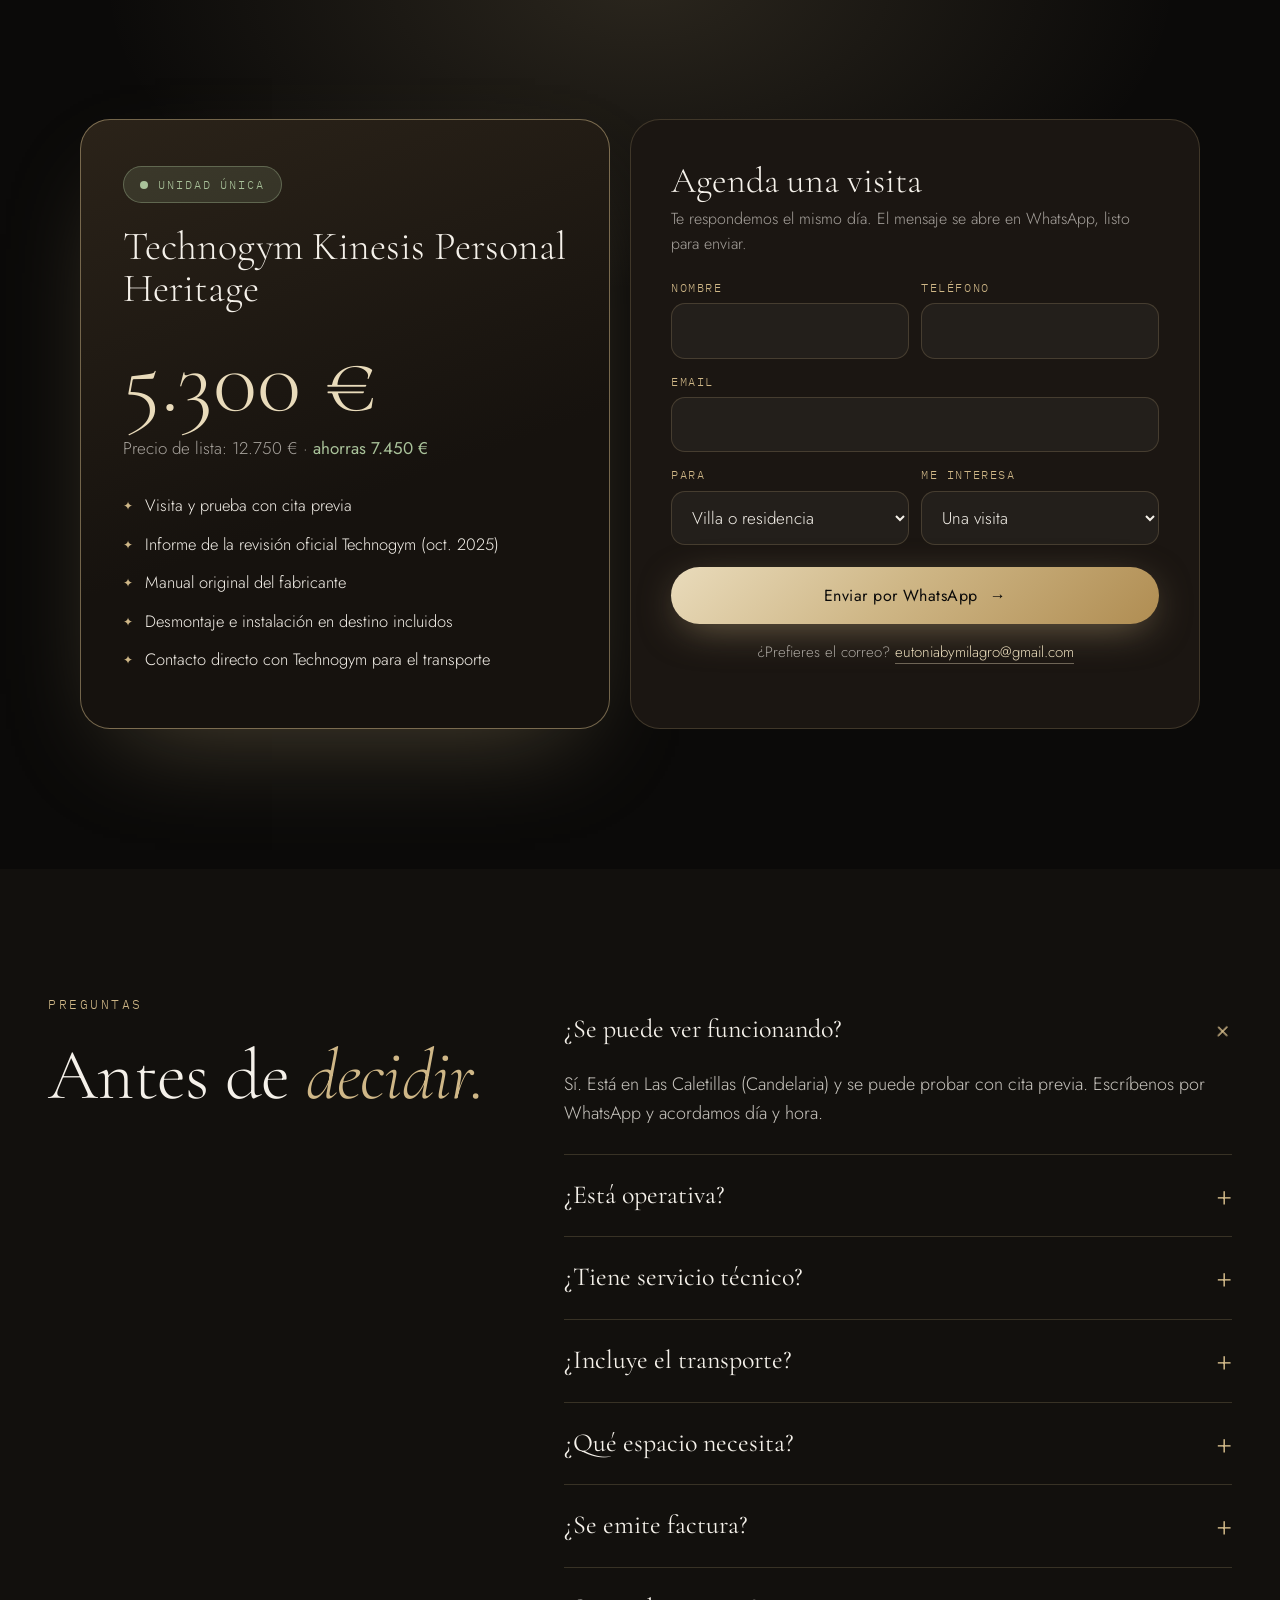
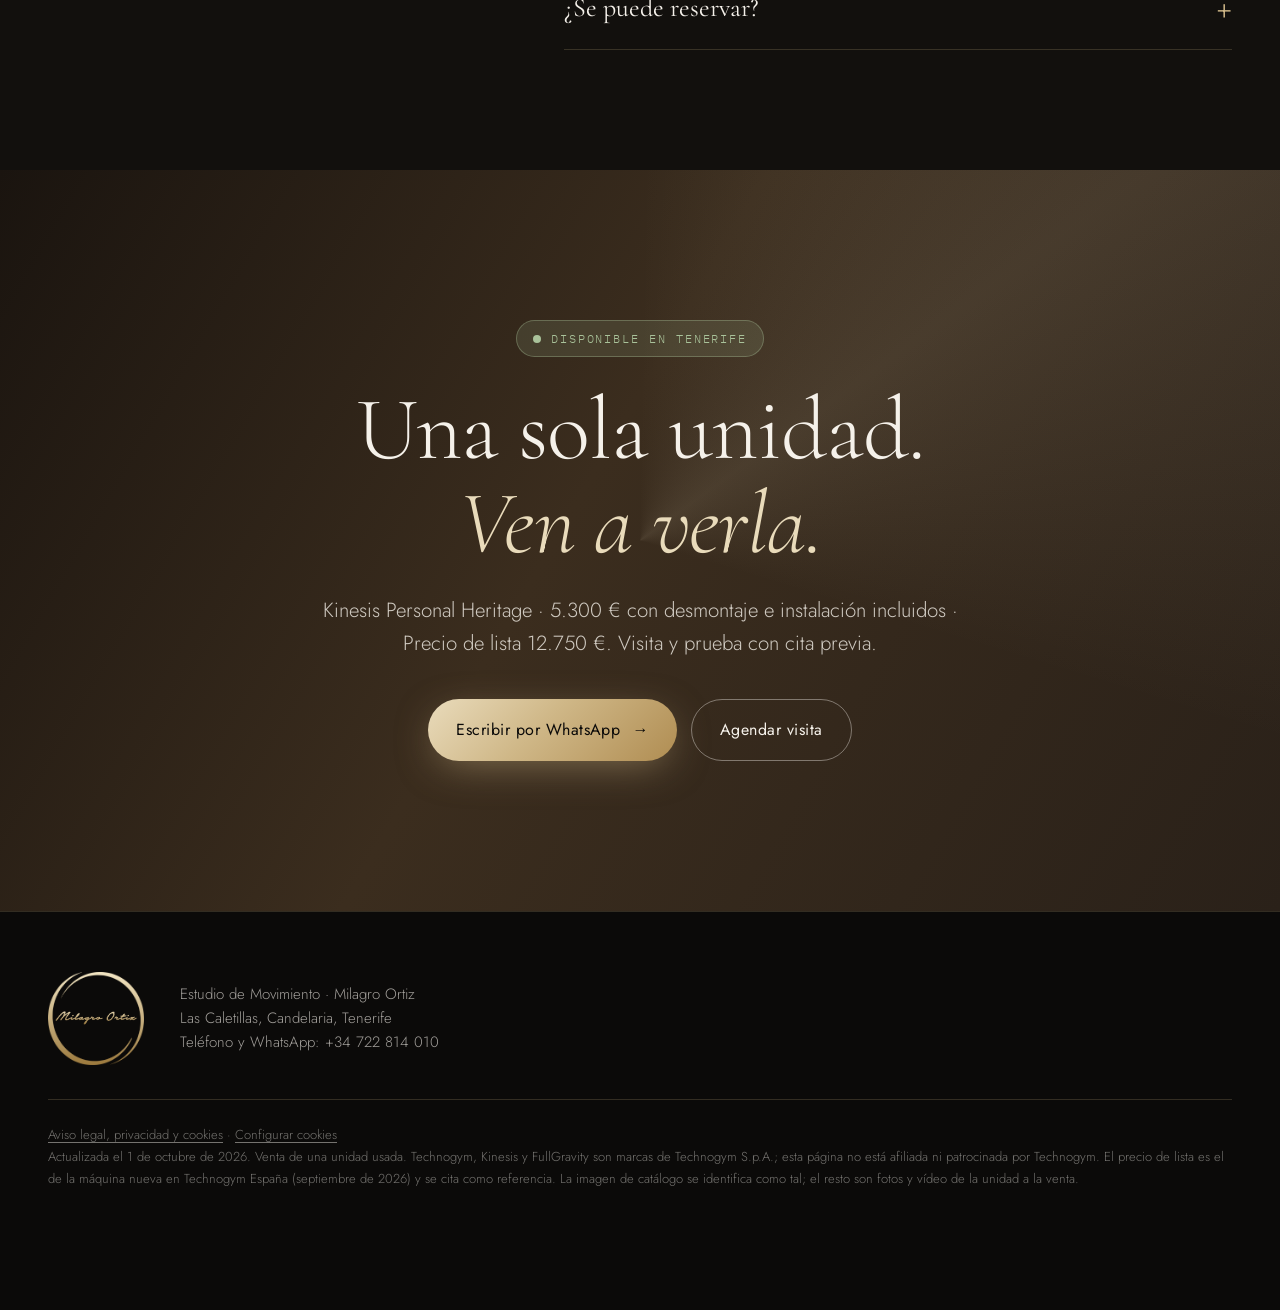
==== commit eb346786: "Etiquetas de la galería: «actual» en lugar de «real» Co-Authored-By: Claude Opus 5.5 <noreply@anthro" ====
--- a/index.html
+++ b/index.html
@@ -444,10 +444,10 @@
       <p class="bajada rev d2">Fotos y vídeo de la máquina real, tomados el 23 de septiembre de 2026 en el estudio donde está hoy. Nada de catálogo: lo que ves es lo que recibes.</p>
     </div>
     <div class="galeria">
-      <div class="g g1 rev"><video src="img/unidad-abierta.mp4" poster="img/unidad-abierta.jpg" autoplay muted loop playsinline preload="metadata" aria-label="Vídeo de la unidad abierta, recorriéndola de frente a lateral"></video><span class="real">Vídeo real</span><div class="pie"><b>Abierta, de frente a lateral.</b>Brazos desplegados y cables en su sitio.</div></div>
-      <div class="g g2 rev d1"><img src="img/unidad-frente.jpg" alt="La unidad cerrada, de frente"><span class="real">Foto real</span><div class="pie"><b>Cerrada.</b>Madera y panel sin daños a la vista.</div></div>
+      <div class="g g1 rev"><video src="img/unidad-abierta.mp4" poster="img/unidad-abierta.jpg" autoplay muted loop playsinline preload="metadata" aria-label="Vídeo de la unidad abierta, recorriéndola de frente a lateral"></video><span class="real">Vídeo actual</span><div class="pie"><b>Abierta, de frente a lateral.</b>Brazos desplegados y cables en su sitio.</div></div>
+      <div class="g g2 rev d1"><img src="img/unidad-frente.jpg" alt="La unidad cerrada, de frente"><span class="real">Foto actual</span><div class="pie"><b>Cerrada.</b>Madera y panel sin daños a la vista.</div></div>
       <div class="g g3 rev d2"><img src="img/unidad-carga.jpg" alt="Mando de carga encendido marcando 02"><span class="real">Funcionando</span><div class="pie"><b>La electrónica, operativa.</b>El mando de carga encendido.</div></div>
-      <div class="g g4 rev d3"><img src="img/unidad-lateral.jpg" alt="La unidad abierta vista en tres cuartos" style="object-position:center 35%"><span class="real">Foto real</span><div class="pie"><b>Tres cuartos.</b>Con la lámina de ejercicios original.</div></div>
+      <div class="g g4 rev d3"><img src="img/unidad-lateral.jpg" alt="La unidad abierta vista en tres cuartos" style="object-position:center 35%"><span class="real">Foto actual</span><div class="pie"><b>Tres cuartos.</b>Con la lámina de ejercicios original.</div></div>
       <div class="g g5 rev"><img src="img/placa.jpg" alt="Placa de identificación: Kinesis Personal Heritage BlkMD051-13E, Made in Italy, 100–240 V"><span class="real">Placa original</span></div>
       <div class="g g6 rev d1"><h3>Número de serie <em style="color:var(--champ)">verificable.</em></h3><p>Modelo BlkMD051-13E. Mostramos el número de serie completo, el informe técnico y el manual en la visita.</p></div>
     </div>
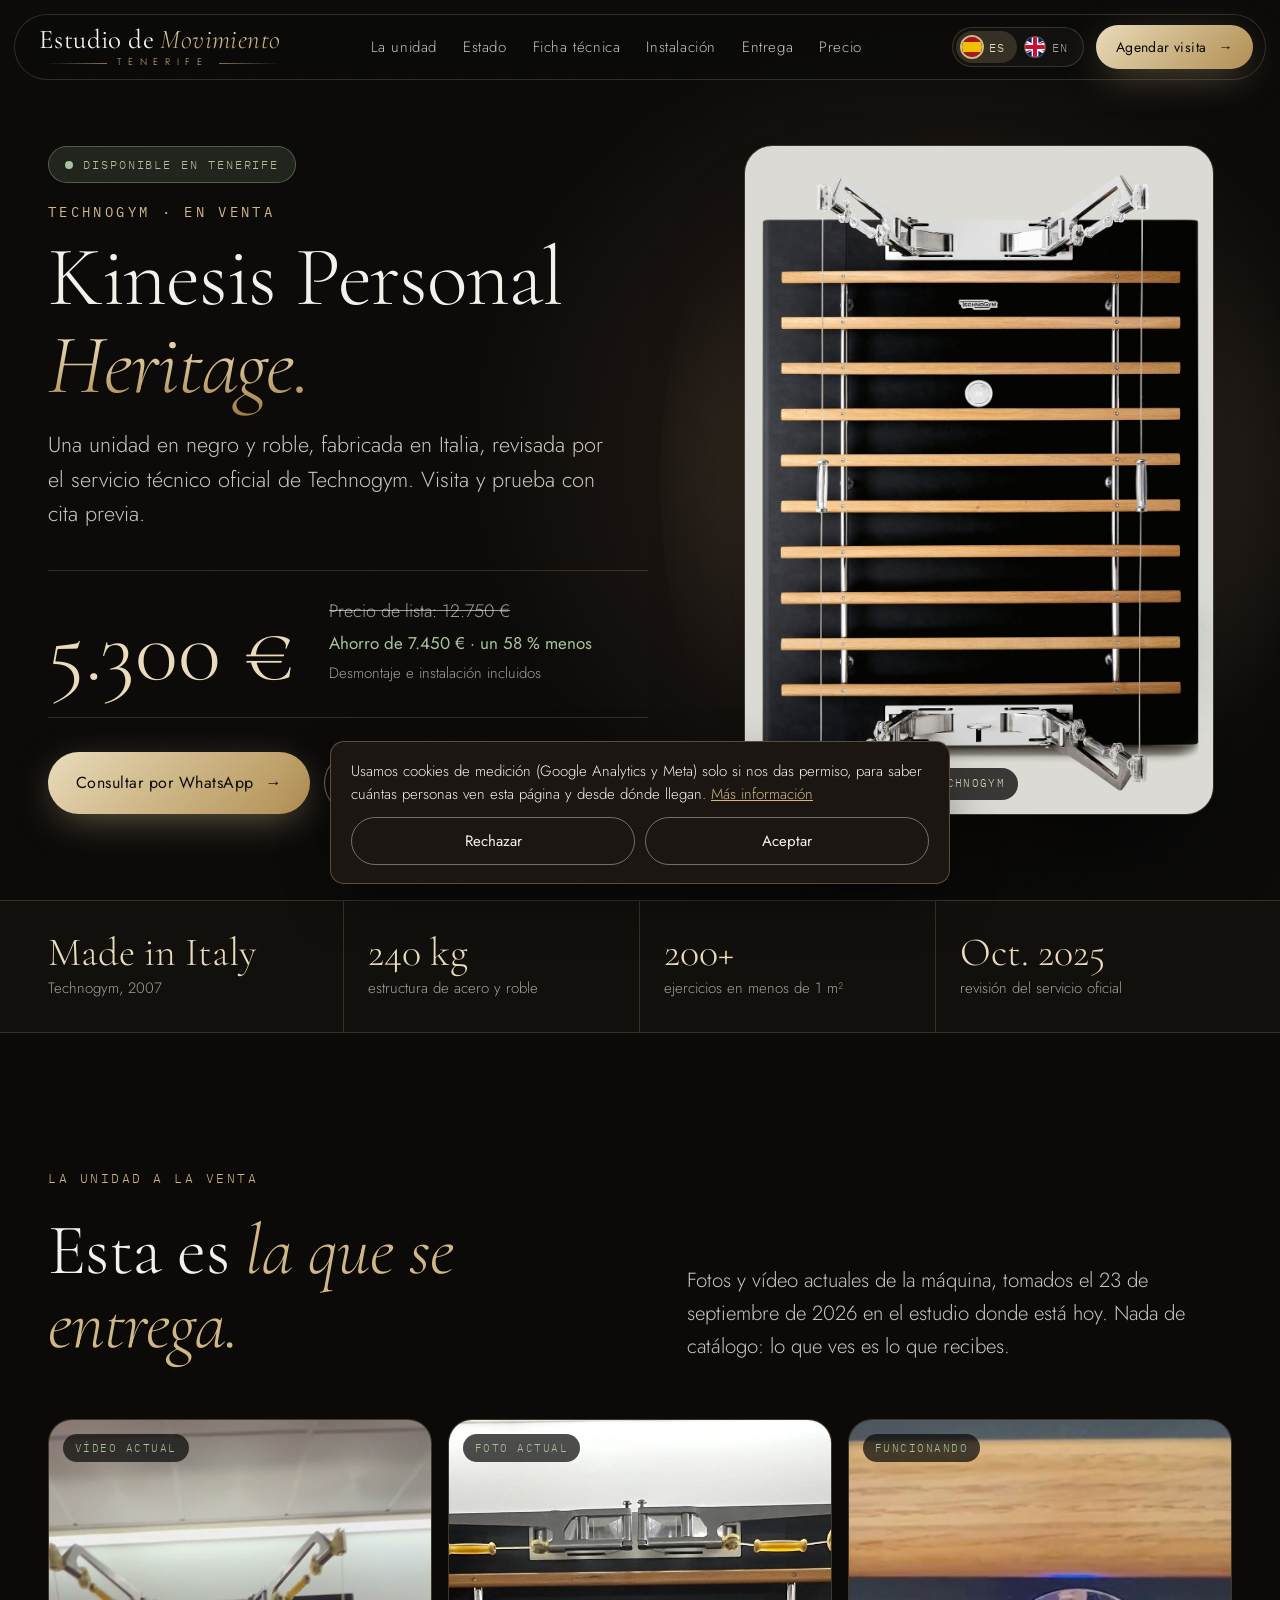
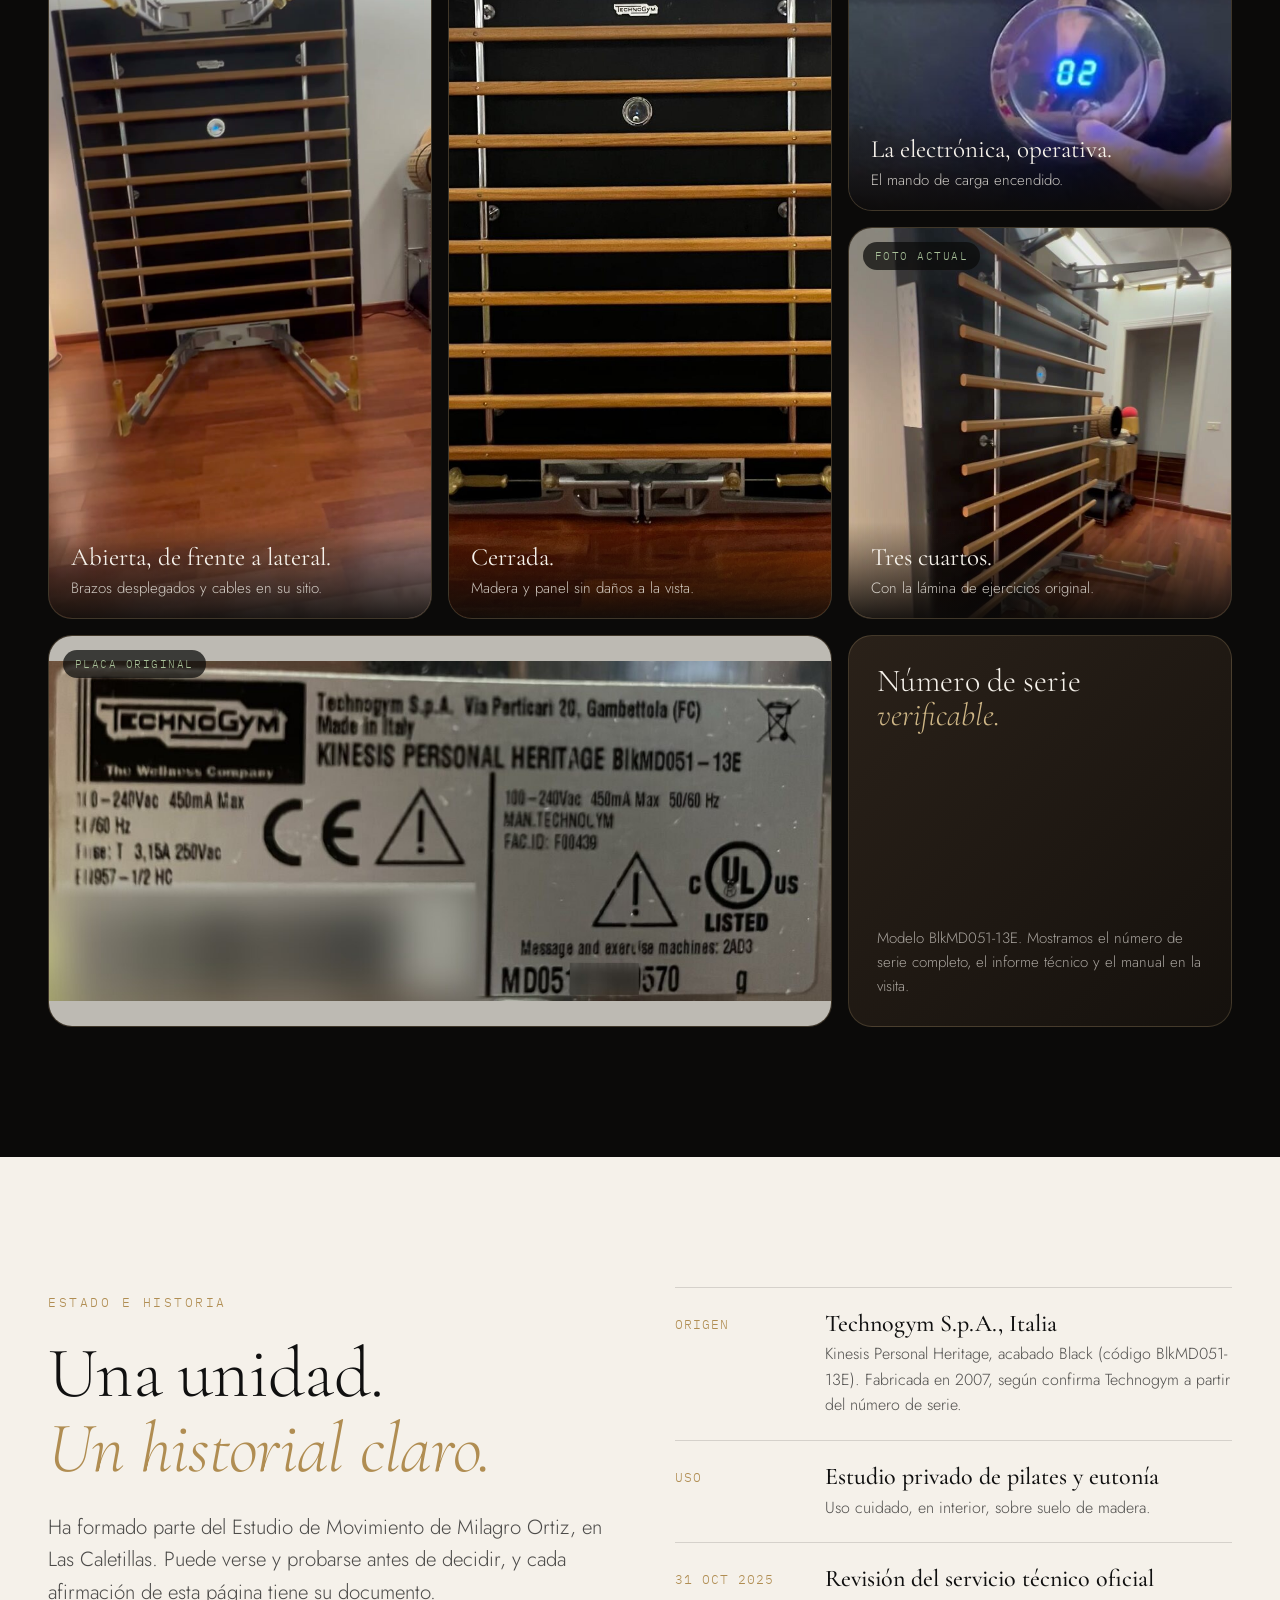
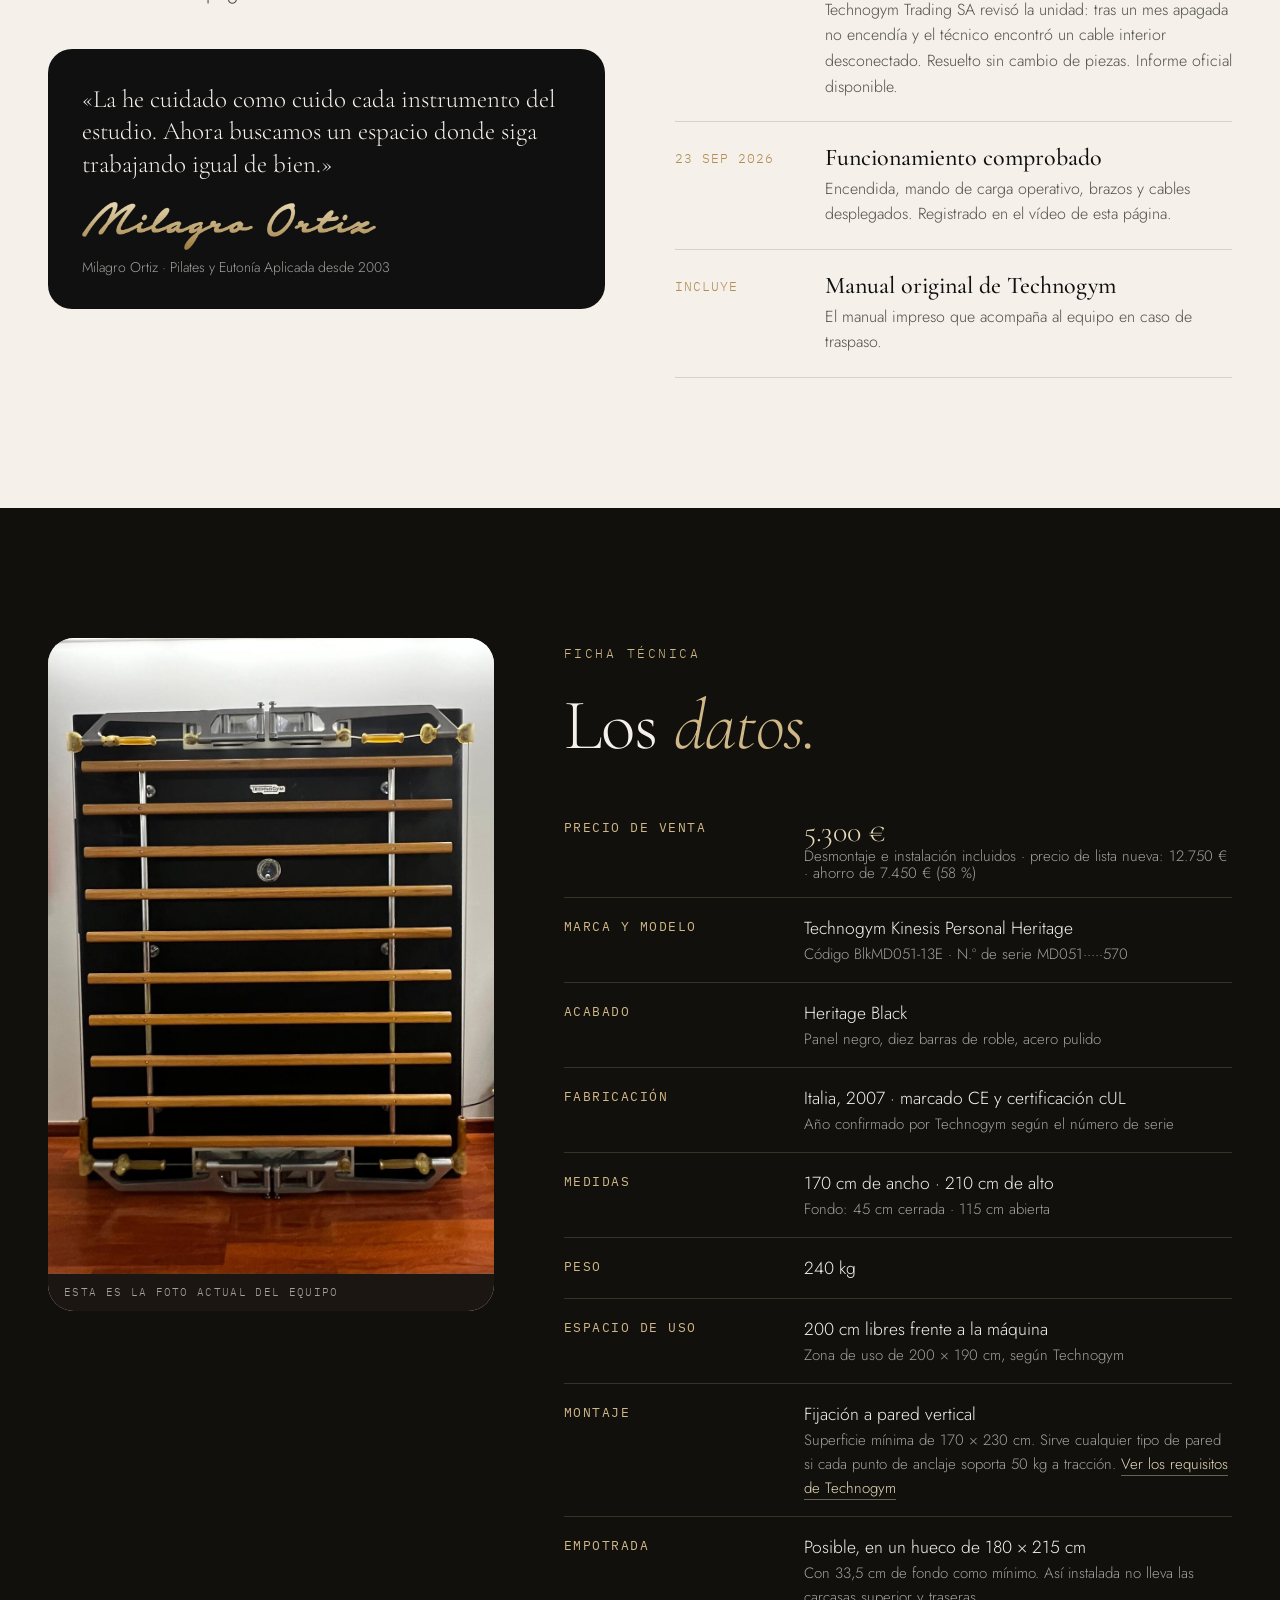
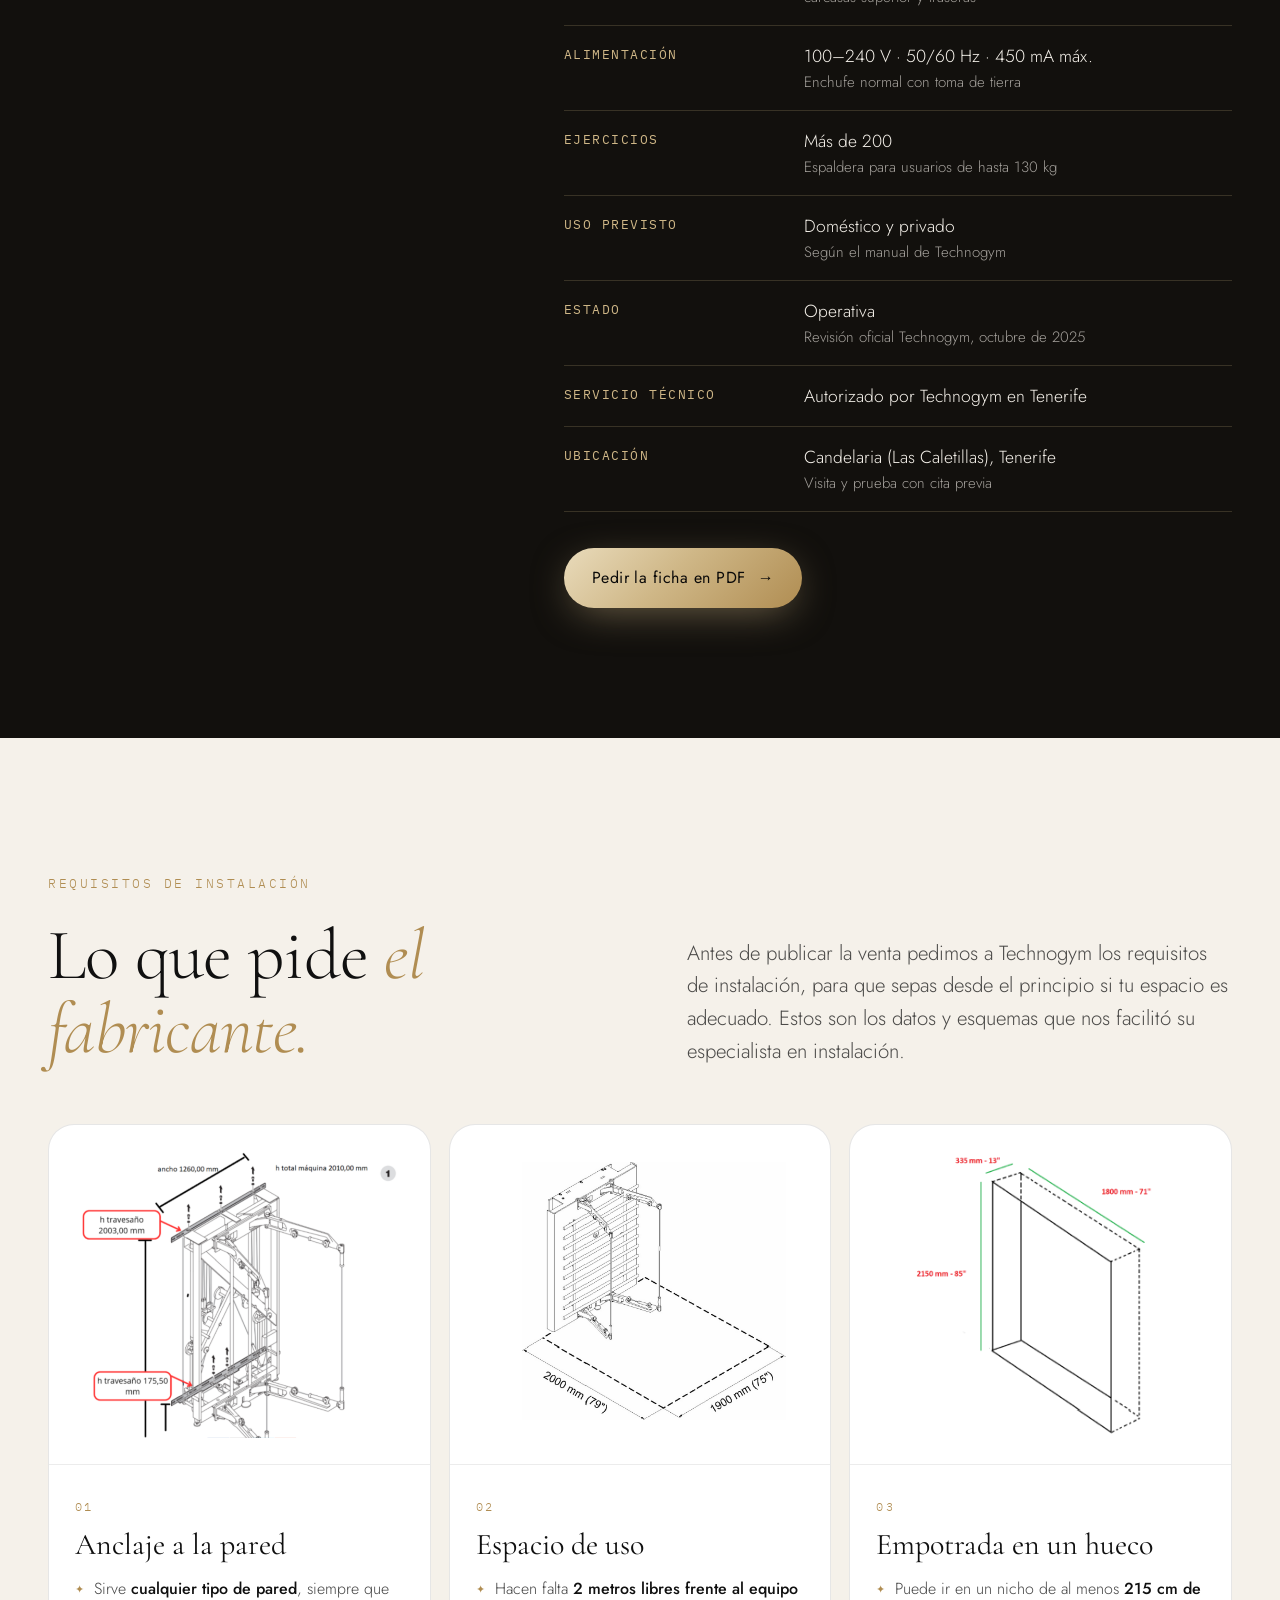
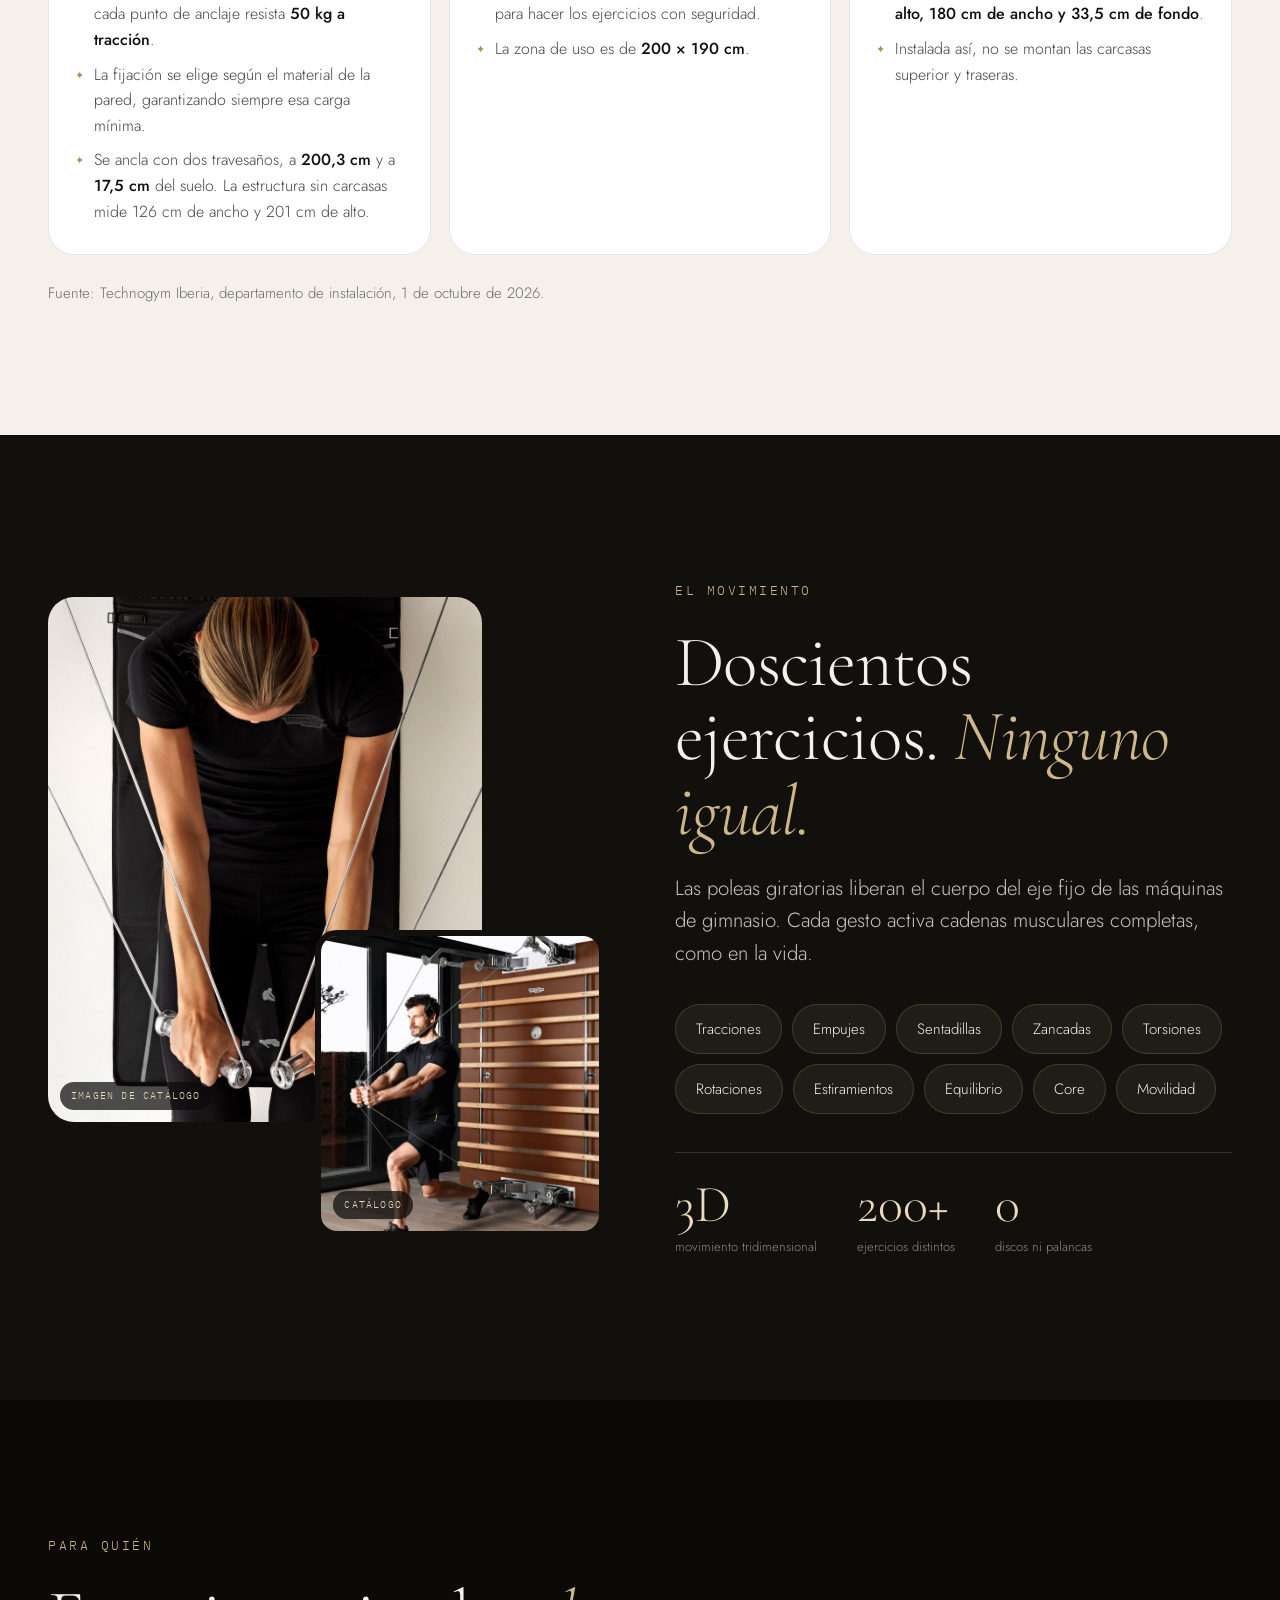
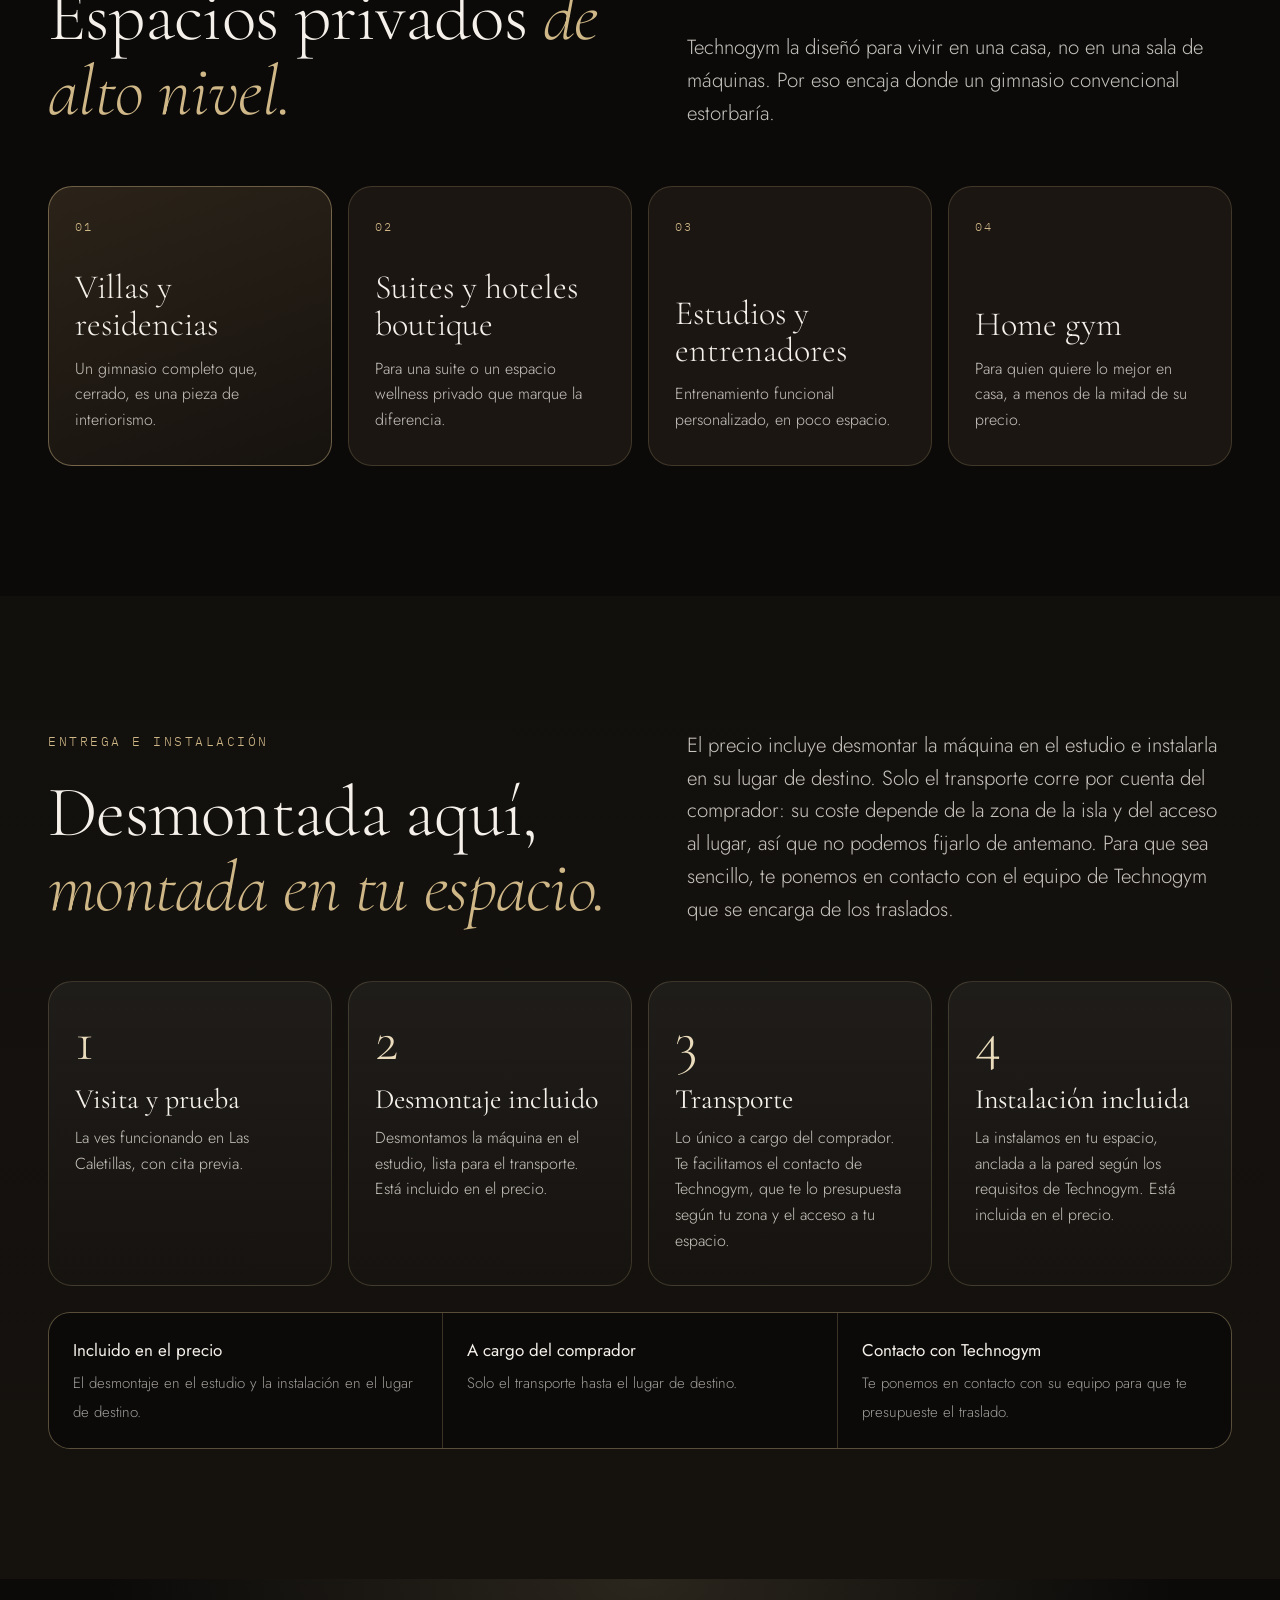
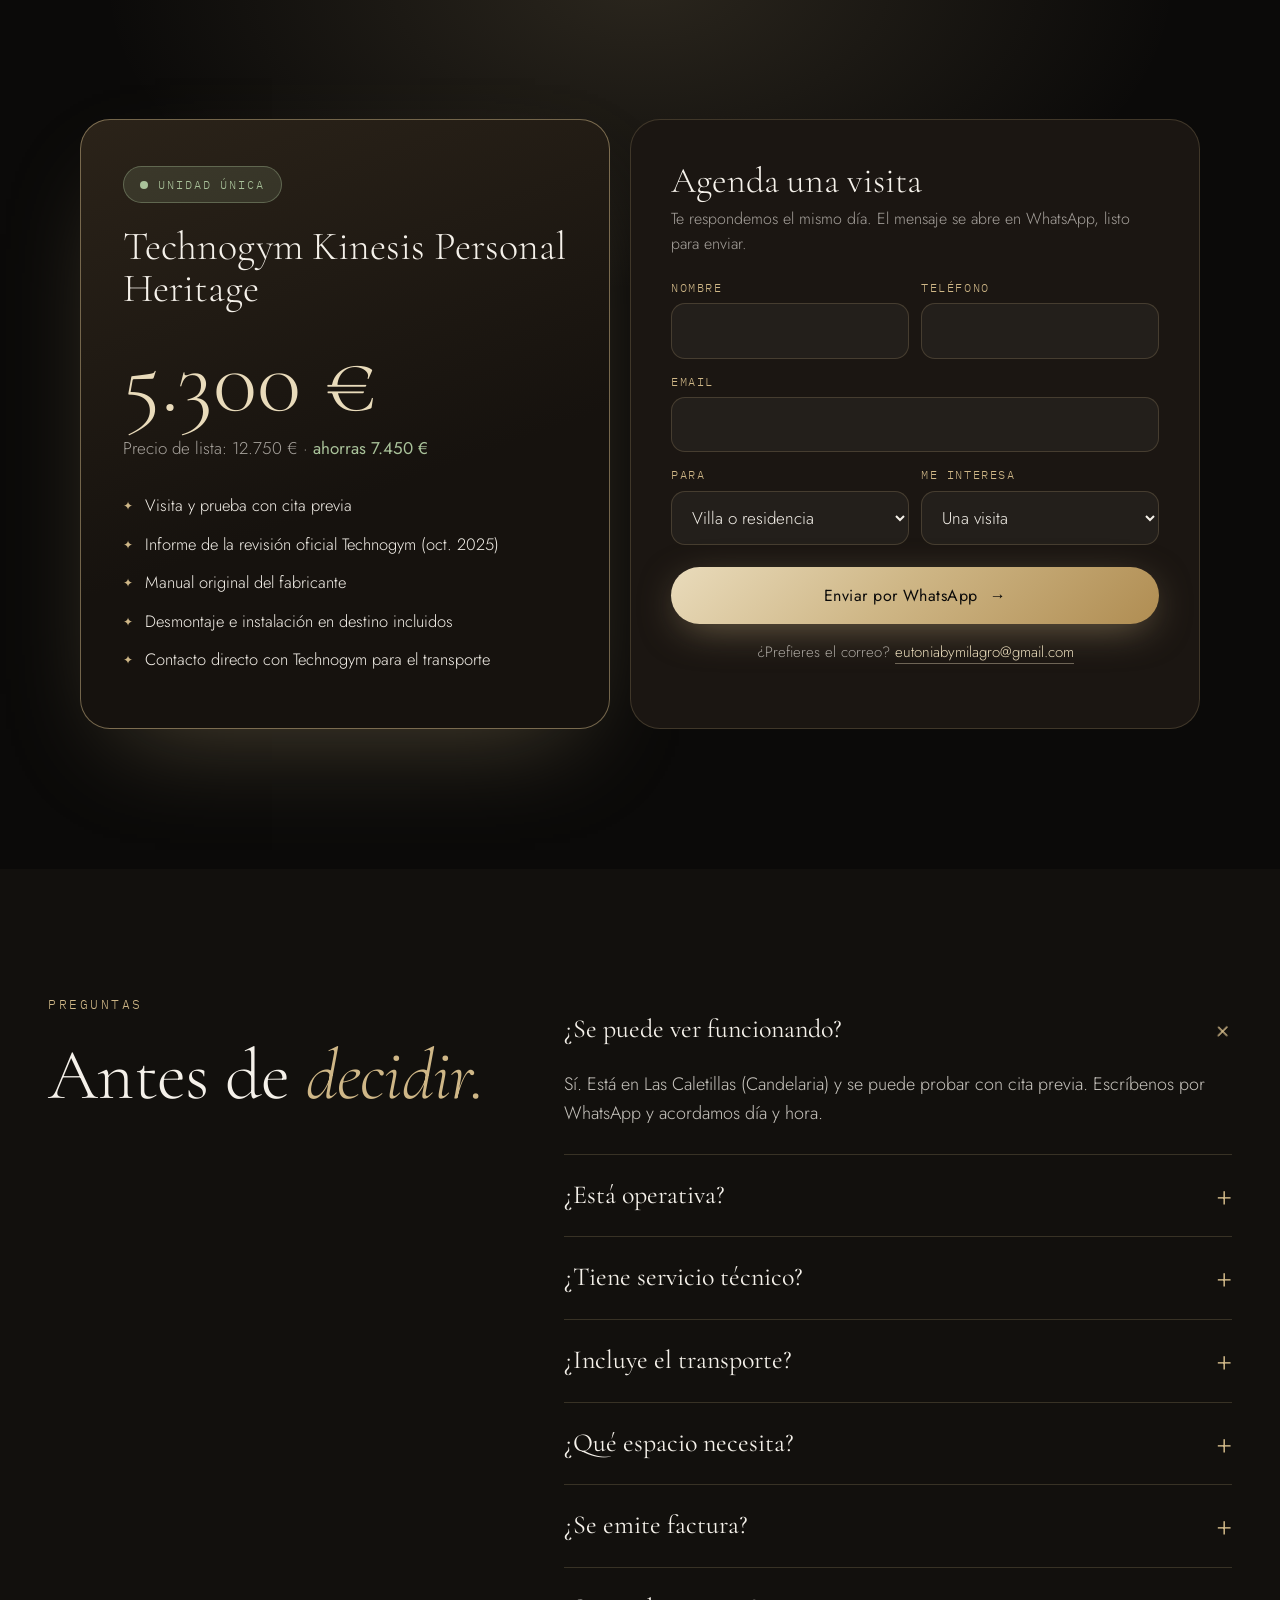
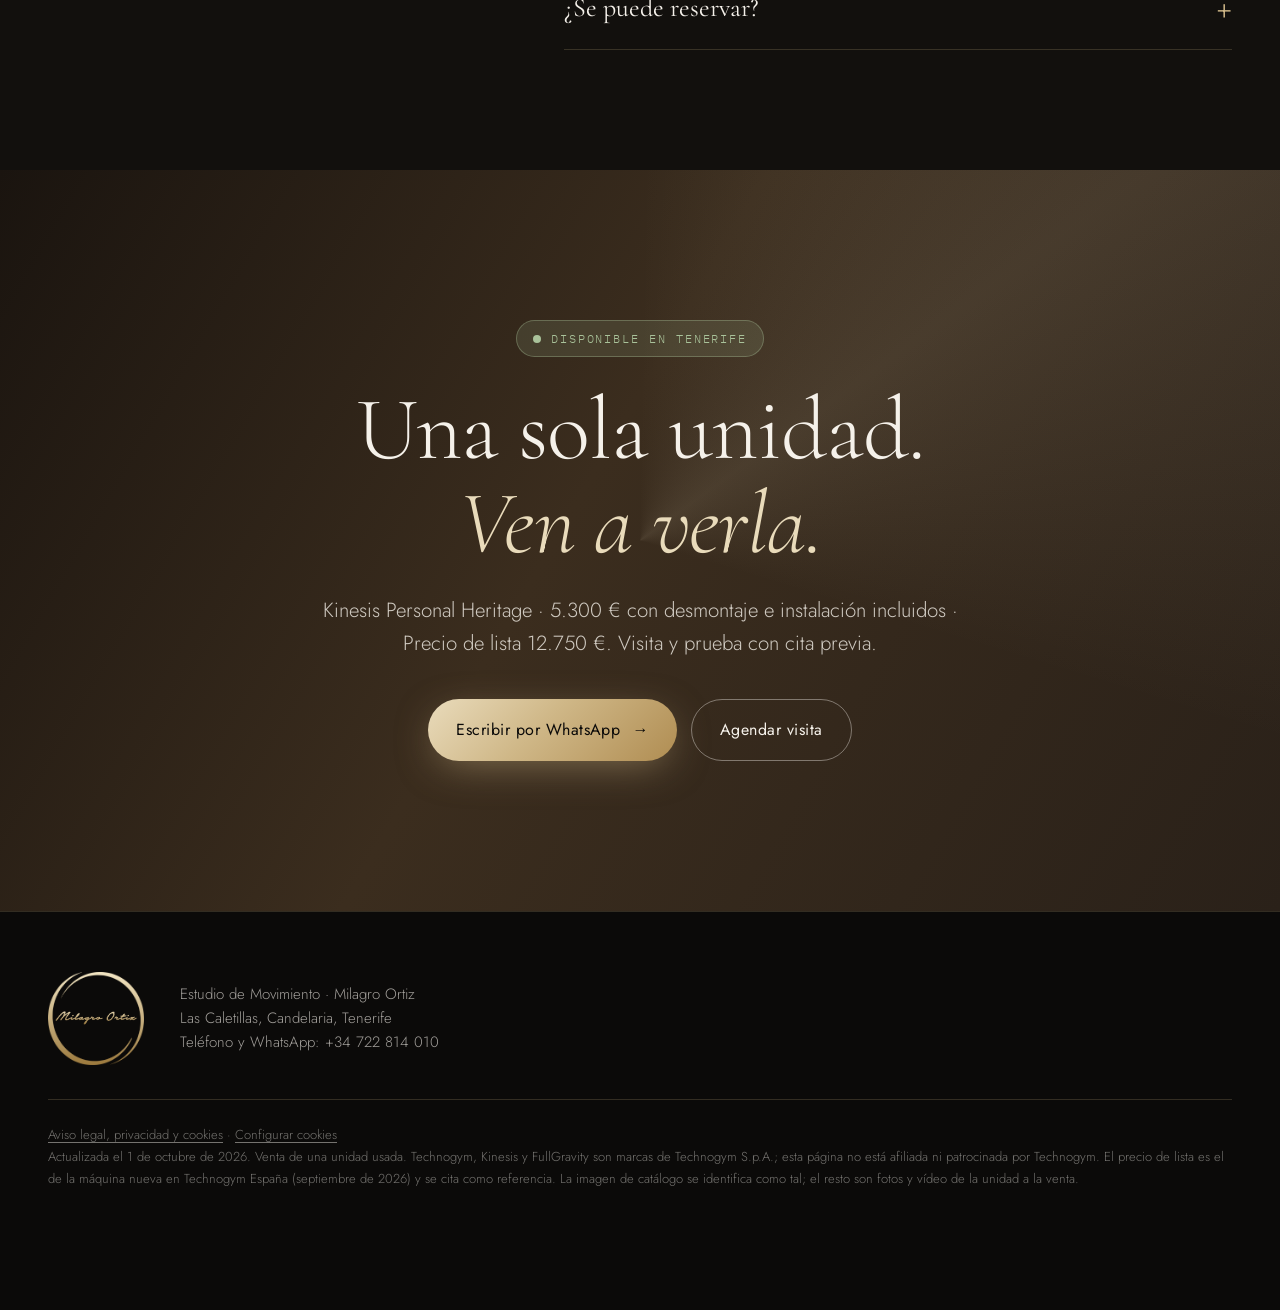
==== commit 73e25057: "Texto de la galería: «actuales» en vez de «real» Co-Authored-By: Claude Opus 5.5 <noreply@anthropic." ====
--- a/index.html
+++ b/index.html
@@ -441,7 +441,7 @@
         <span class="rotulo rev">La unidad a la venta</span>
         <h2 class="titulo rev d1" style="margin-top:22px">Esta es <em>la que se entrega.</em></h2>
       </div>
-      <p class="bajada rev d2">Fotos y vídeo de la máquina real, tomados el 23 de septiembre de 2026 en el estudio donde está hoy. Nada de catálogo: lo que ves es lo que recibes.</p>
+      <p class="bajada rev d2">Fotos y vídeo actuales de la máquina, tomados el 23 de septiembre de 2026 en el estudio donde está hoy. Nada de catálogo: lo que ves es lo que recibes.</p>
     </div>
     <div class="galeria">
       <div class="g g1 rev"><video src="img/unidad-abierta.mp4" poster="img/unidad-abierta.jpg" autoplay muted loop playsinline preload="metadata" aria-label="Vídeo de la unidad abierta, recorriéndola de frente a lateral"></video><span class="real">Vídeo actual</span><div class="pie"><b>Abierta, de frente a lateral.</b>Brazos desplegados y cables en su sitio.</div></div>
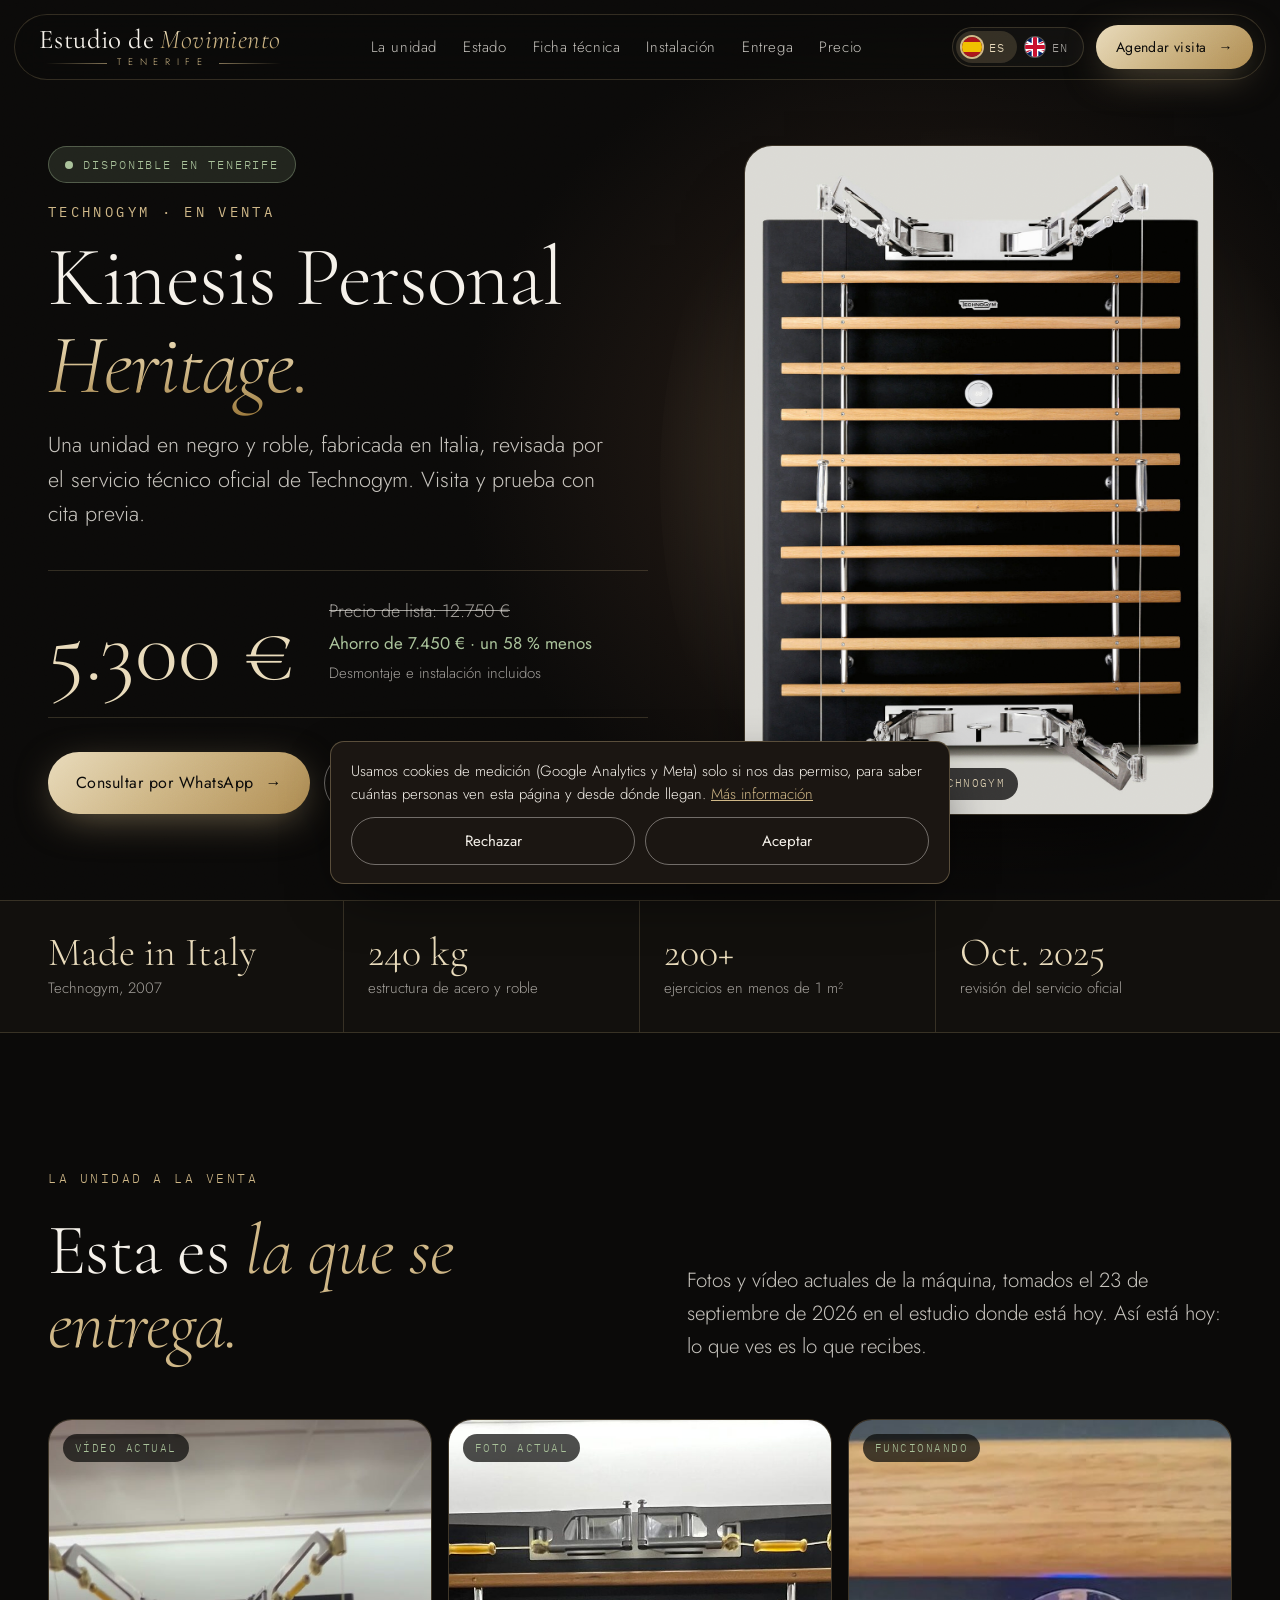
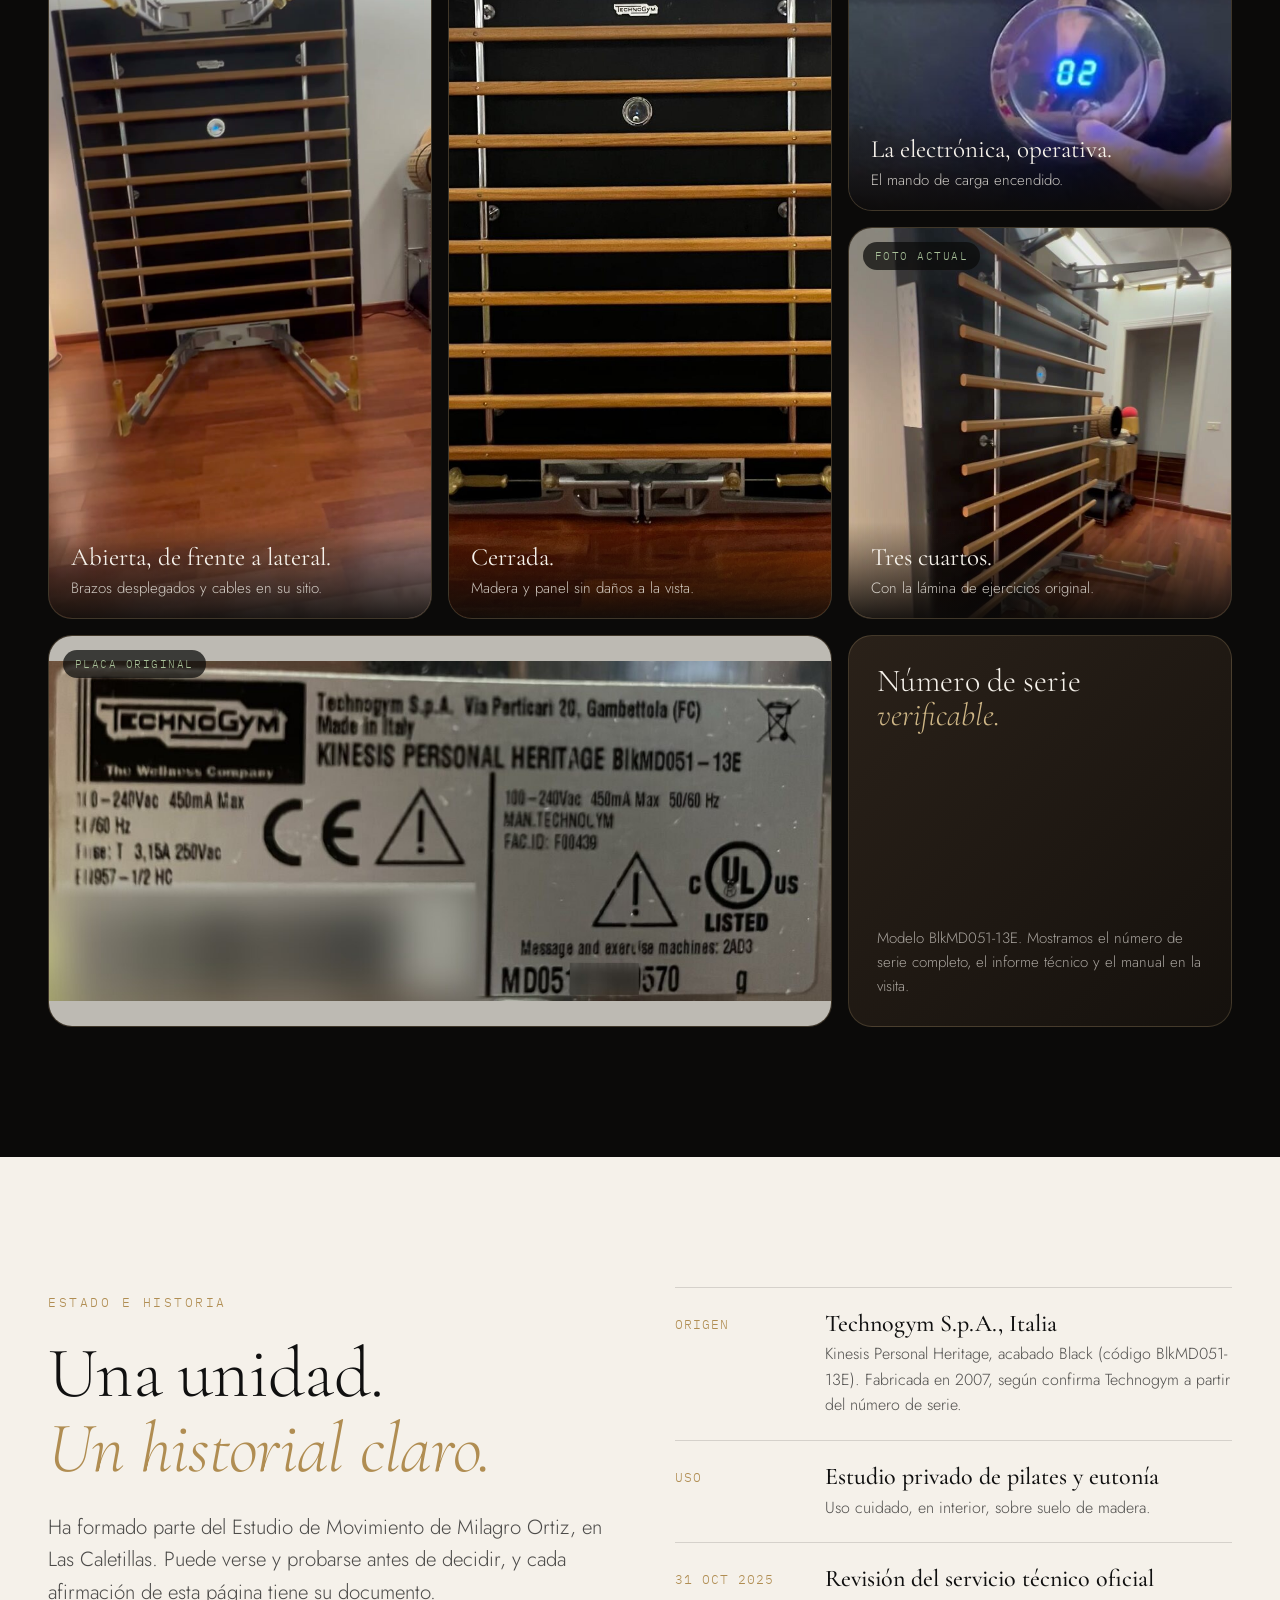
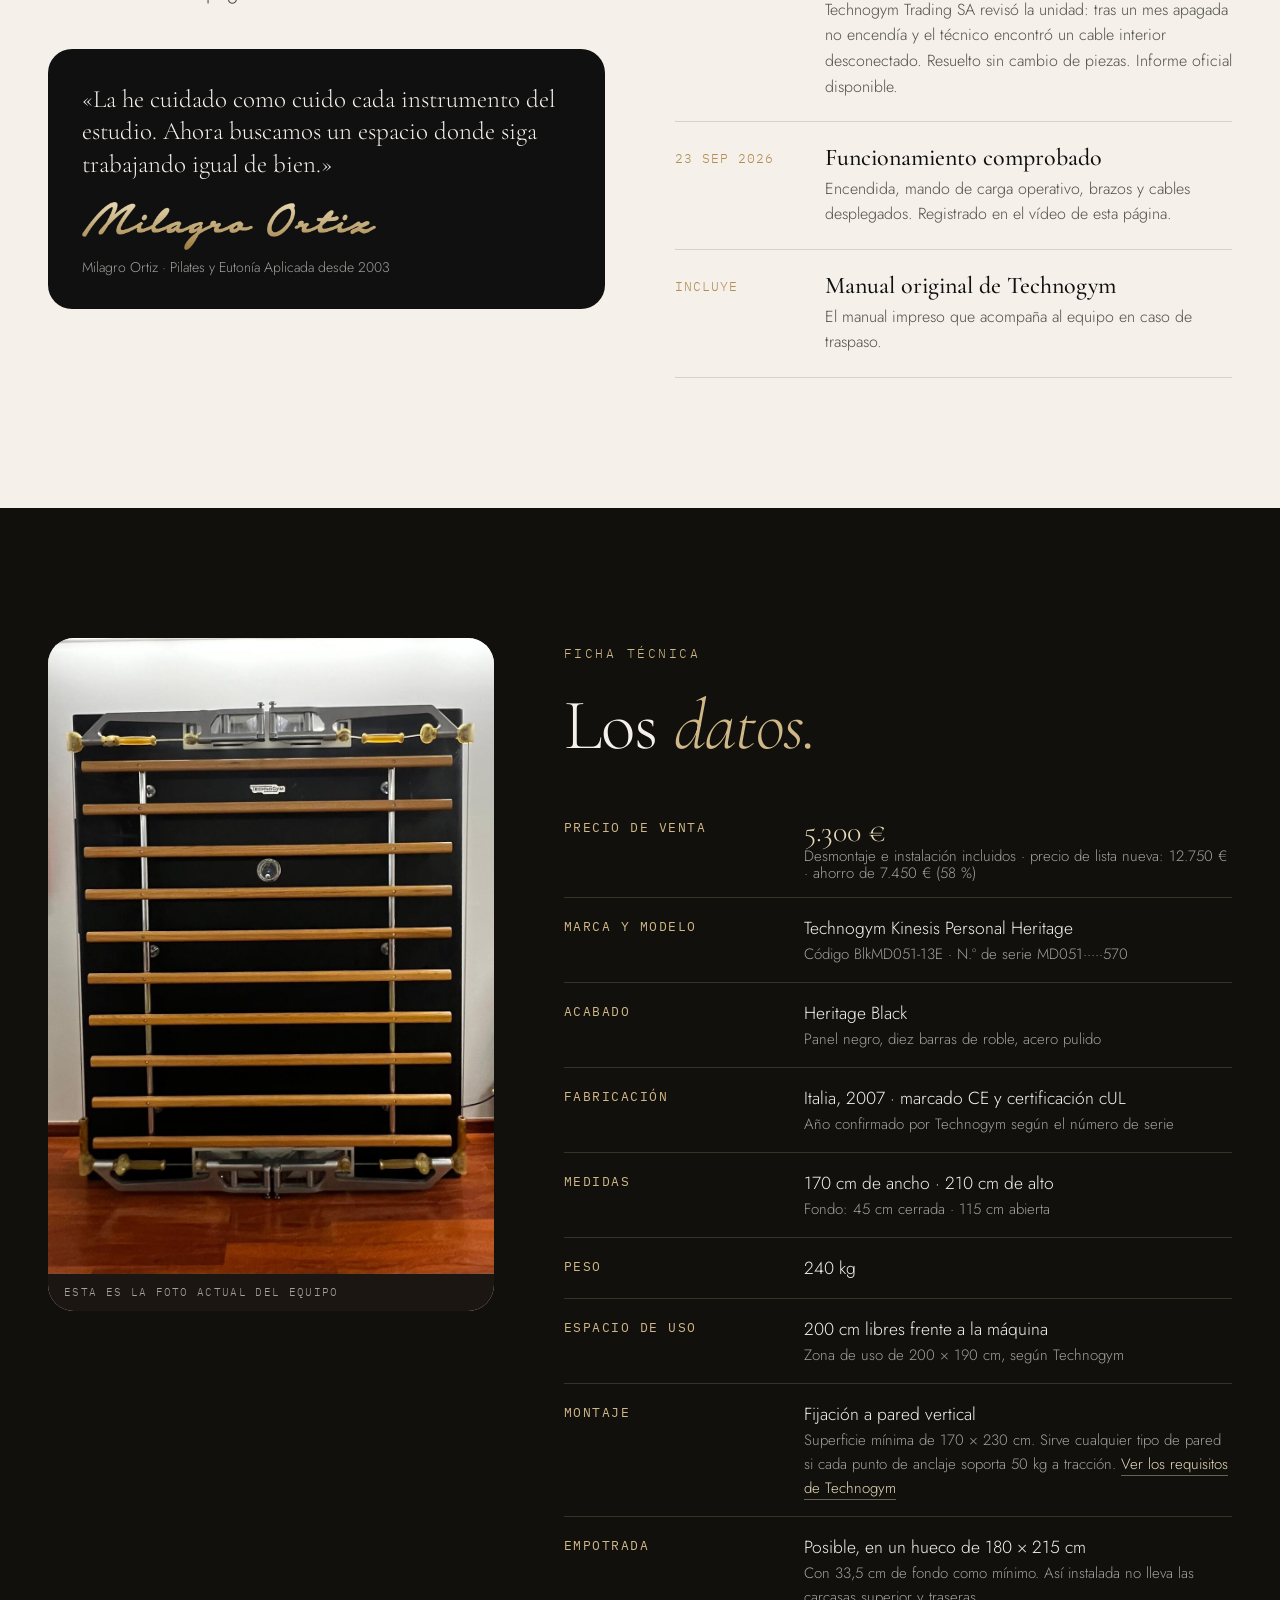
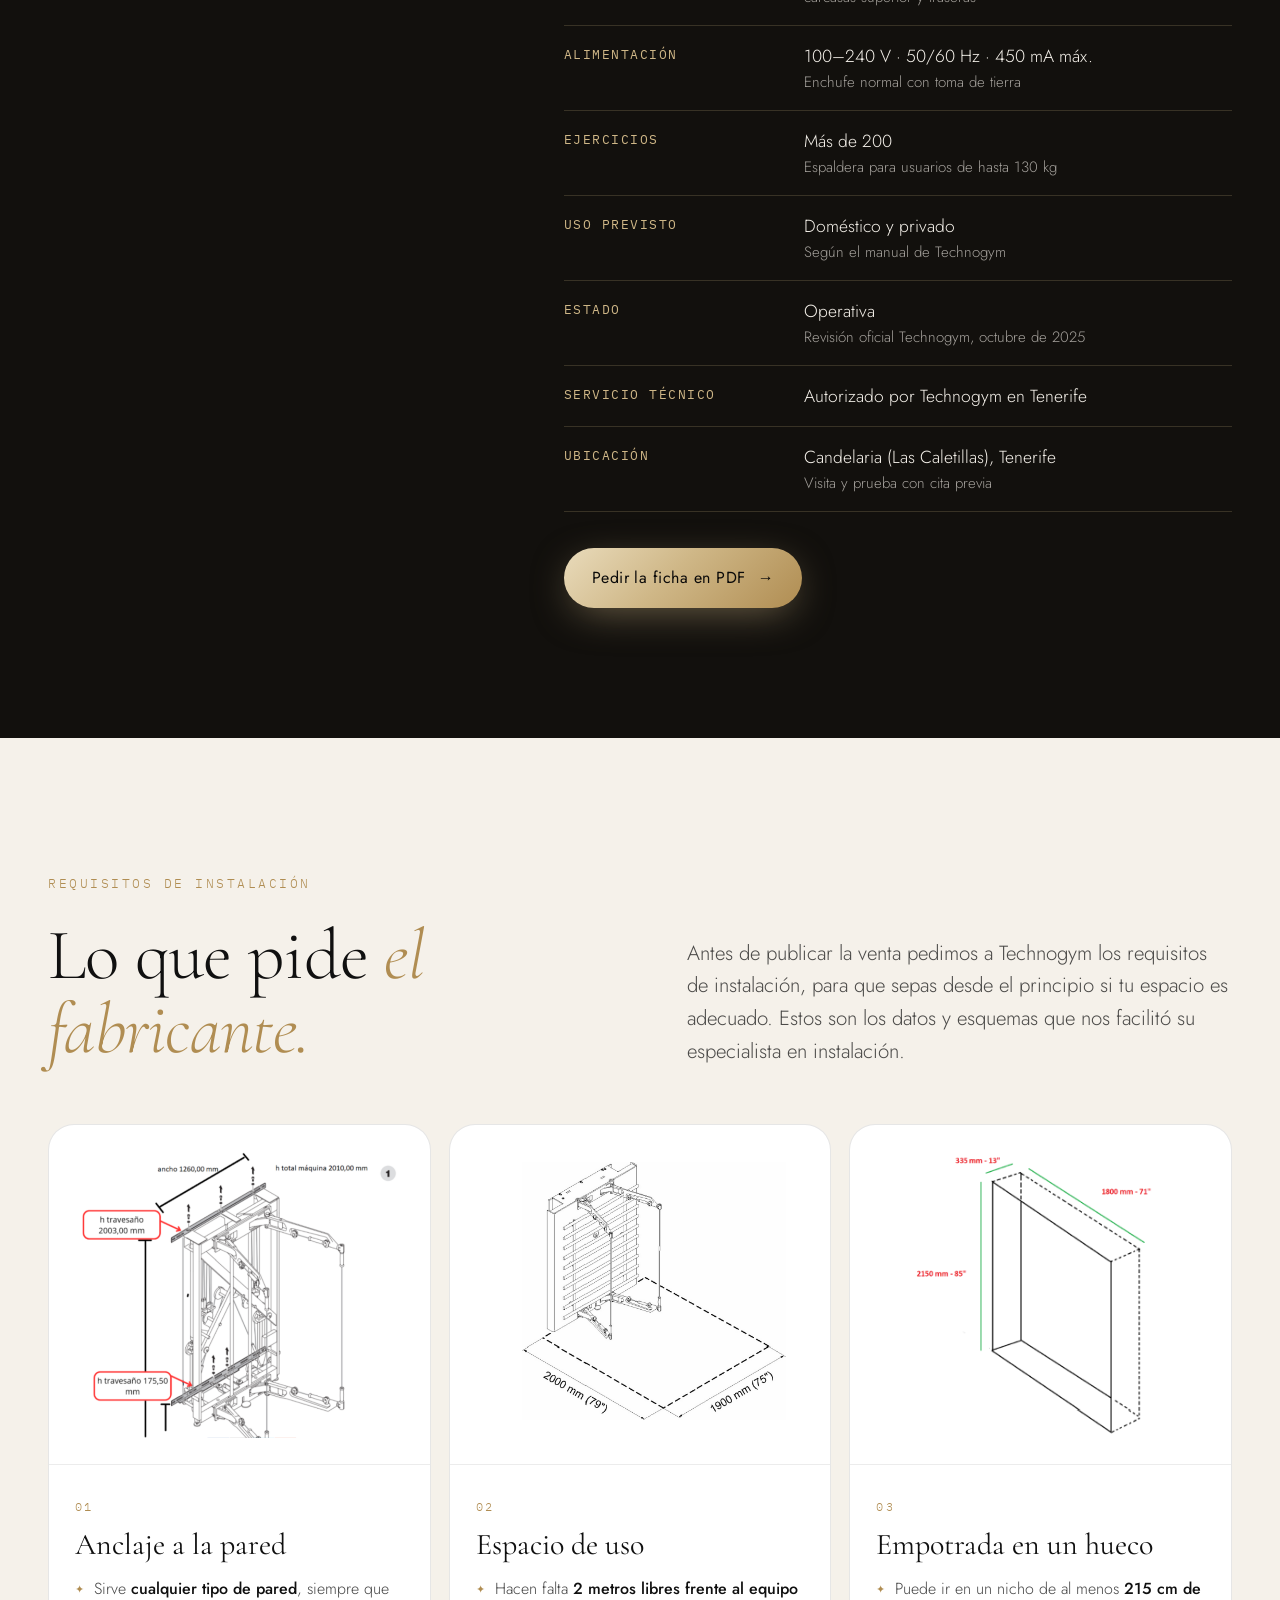
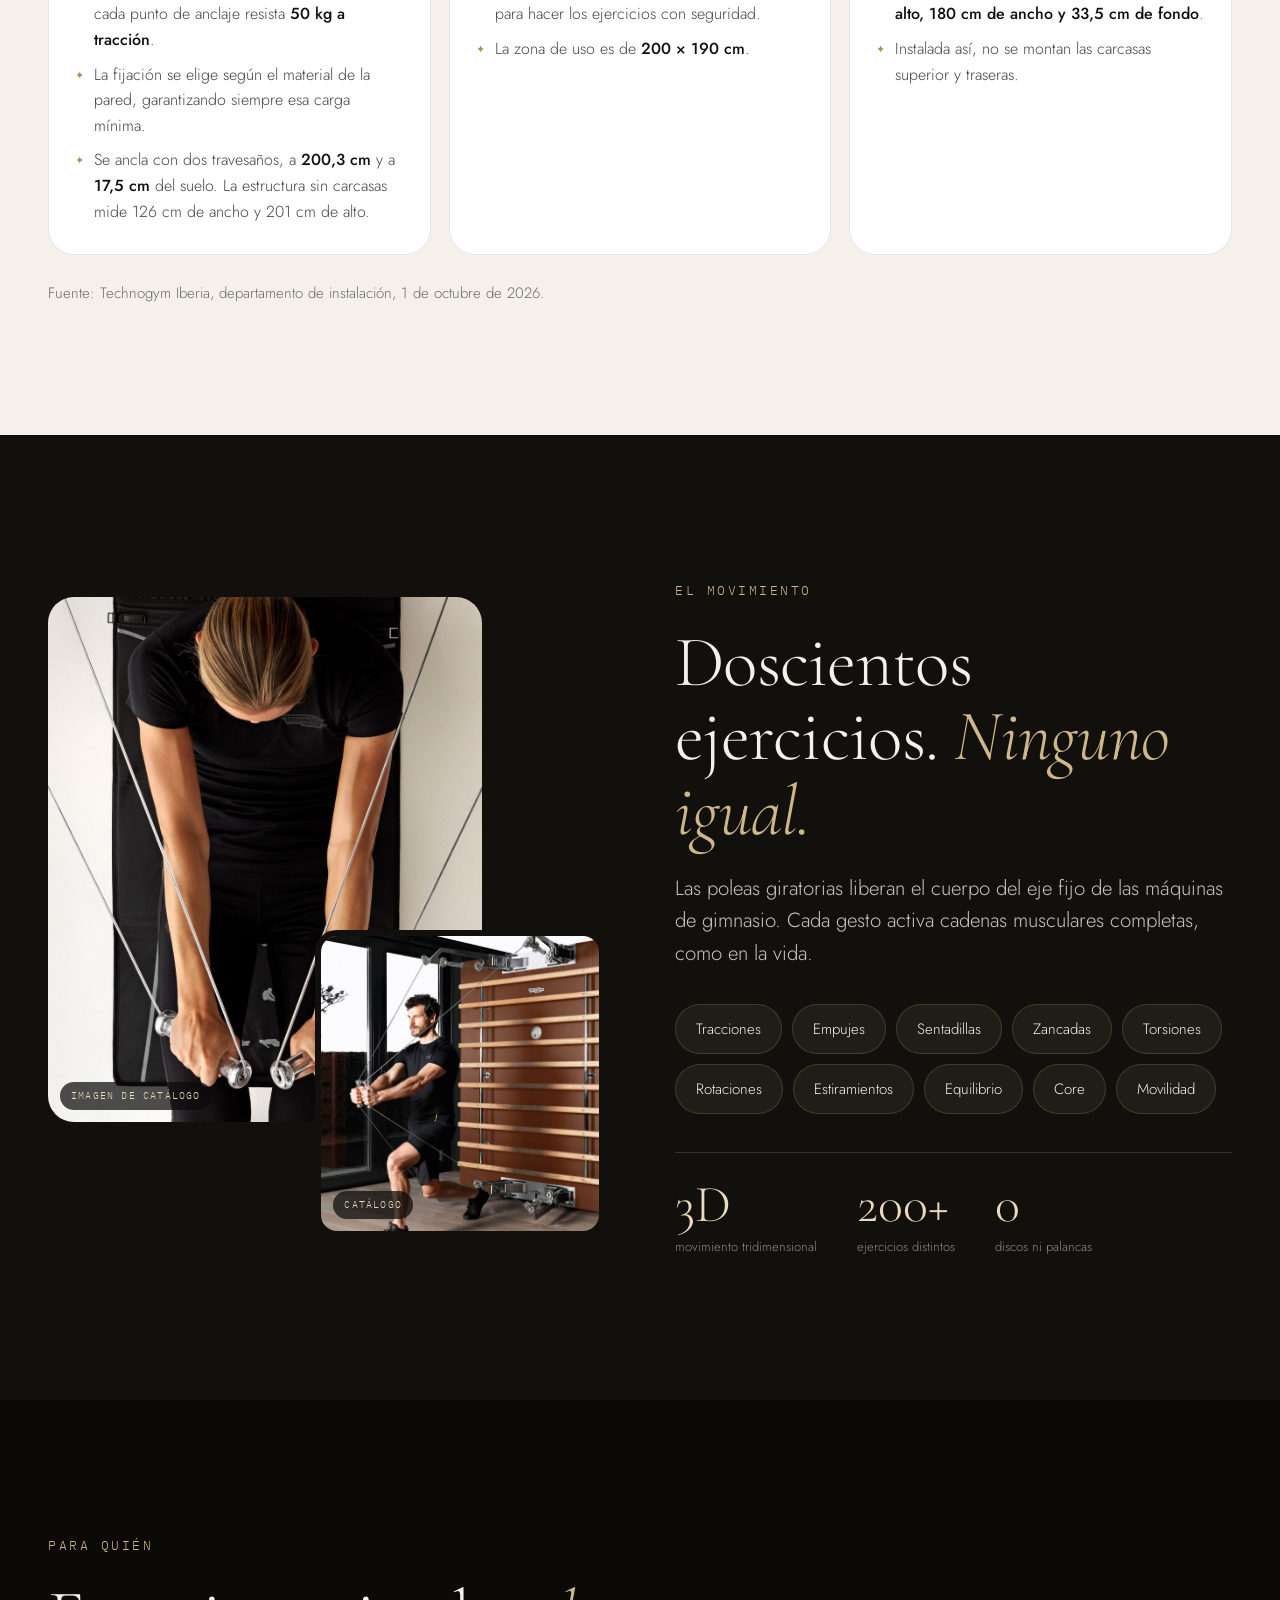
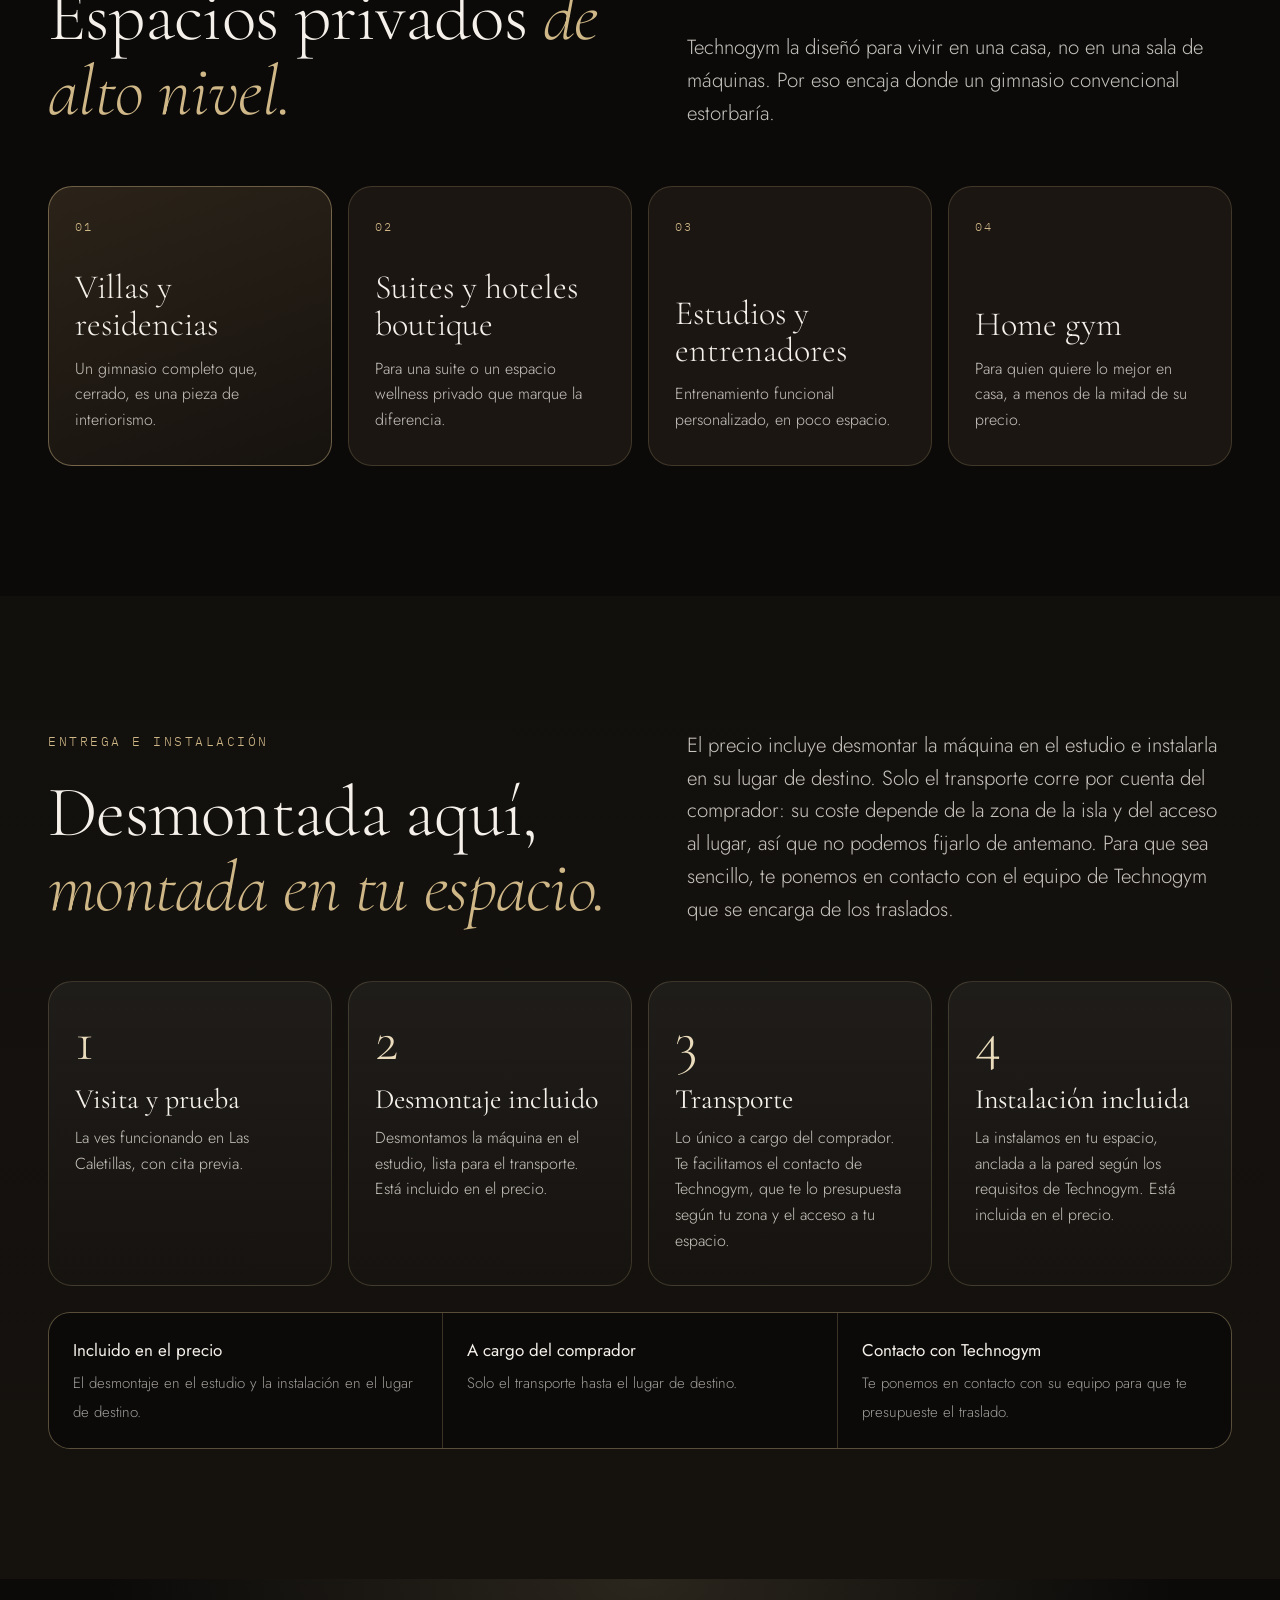
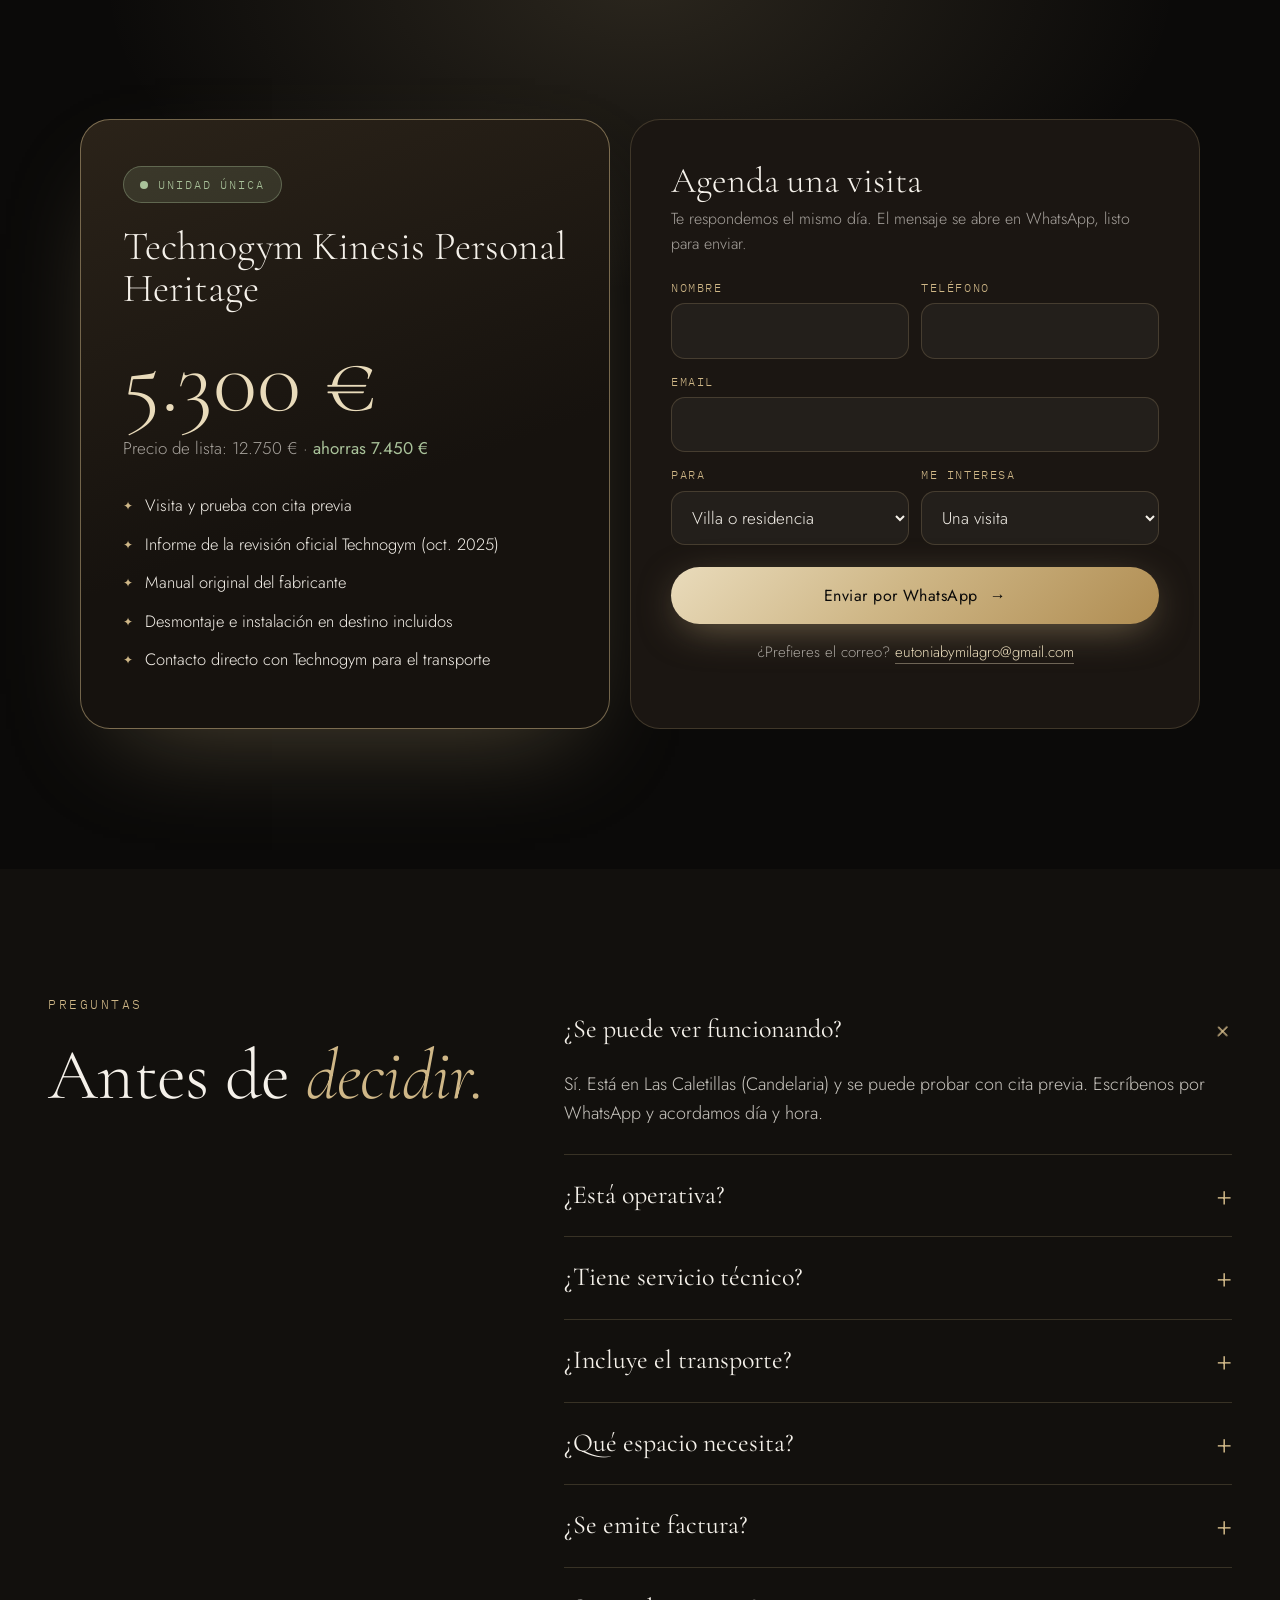
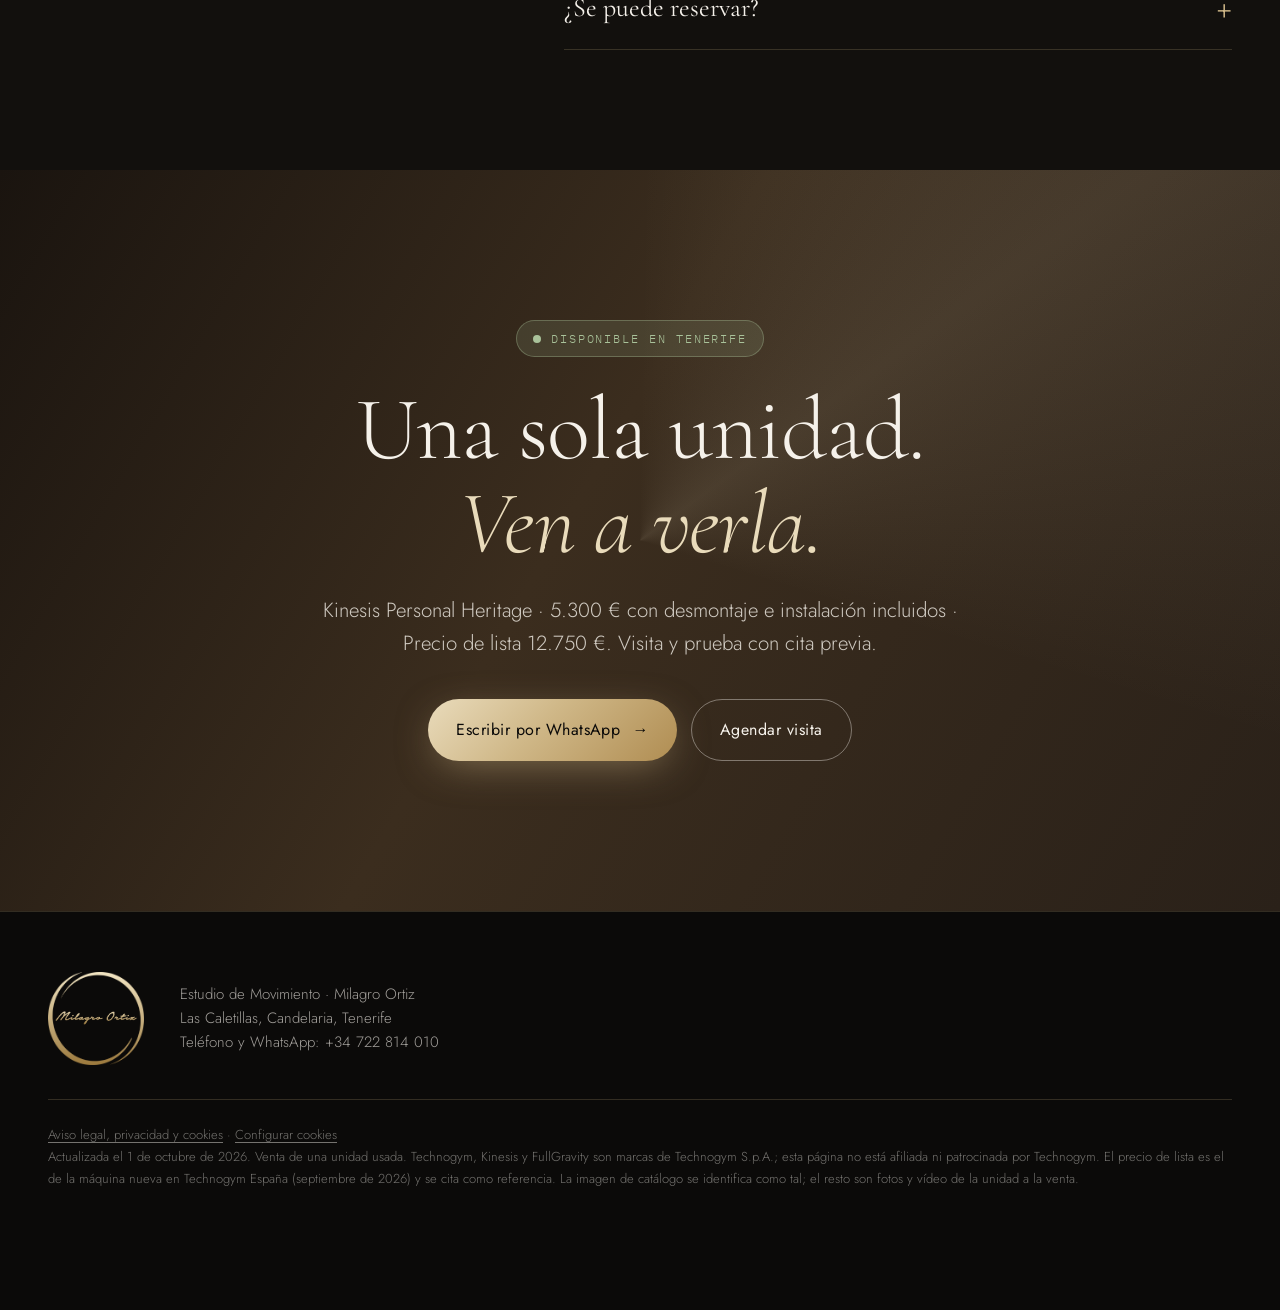
==== commit 05d03354: "Galería: «Así está hoy» en vez de «Nada de catálogo» Co-Authored-By: Claude Opus 5.5 <noreply@anthro" ====
--- a/index.html
+++ b/index.html
@@ -441,7 +441,7 @@
         <span class="rotulo rev">La unidad a la venta</span>
         <h2 class="titulo rev d1" style="margin-top:22px">Esta es <em>la que se entrega.</em></h2>
       </div>
-      <p class="bajada rev d2">Fotos y vídeo actuales de la máquina, tomados el 23 de septiembre de 2026 en el estudio donde está hoy. Nada de catálogo: lo que ves es lo que recibes.</p>
+      <p class="bajada rev d2">Fotos y vídeo actuales de la máquina, tomados el 23 de septiembre de 2026 en el estudio donde está hoy. Así está hoy: lo que ves es lo que recibes.</p>
     </div>
     <div class="galeria">
       <div class="g g1 rev"><video src="img/unidad-abierta.mp4" poster="img/unidad-abierta.jpg" autoplay muted loop playsinline preload="metadata" aria-label="Vídeo de la unidad abierta, recorriéndola de frente a lateral"></video><span class="real">Vídeo actual</span><div class="pie"><b>Abierta, de frente a lateral.</b>Brazos desplegados y cables en su sitio.</div></div>
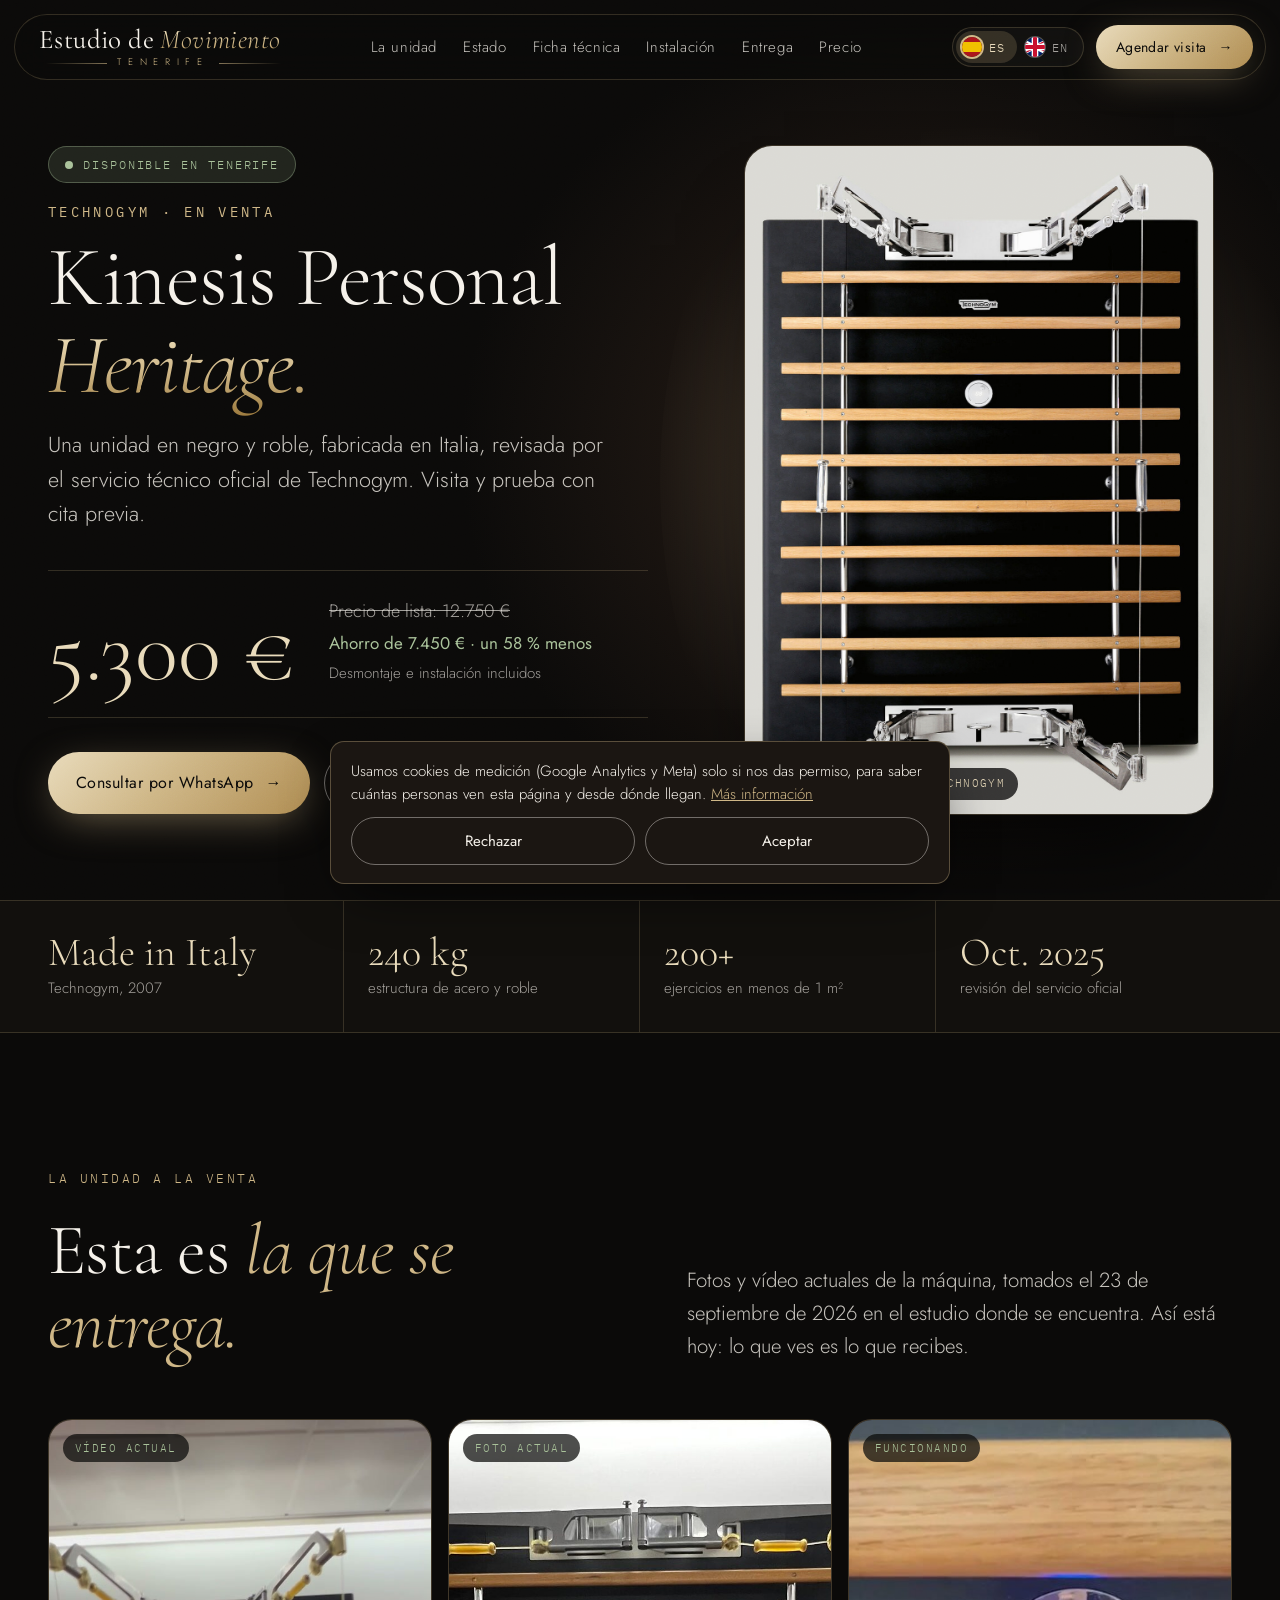
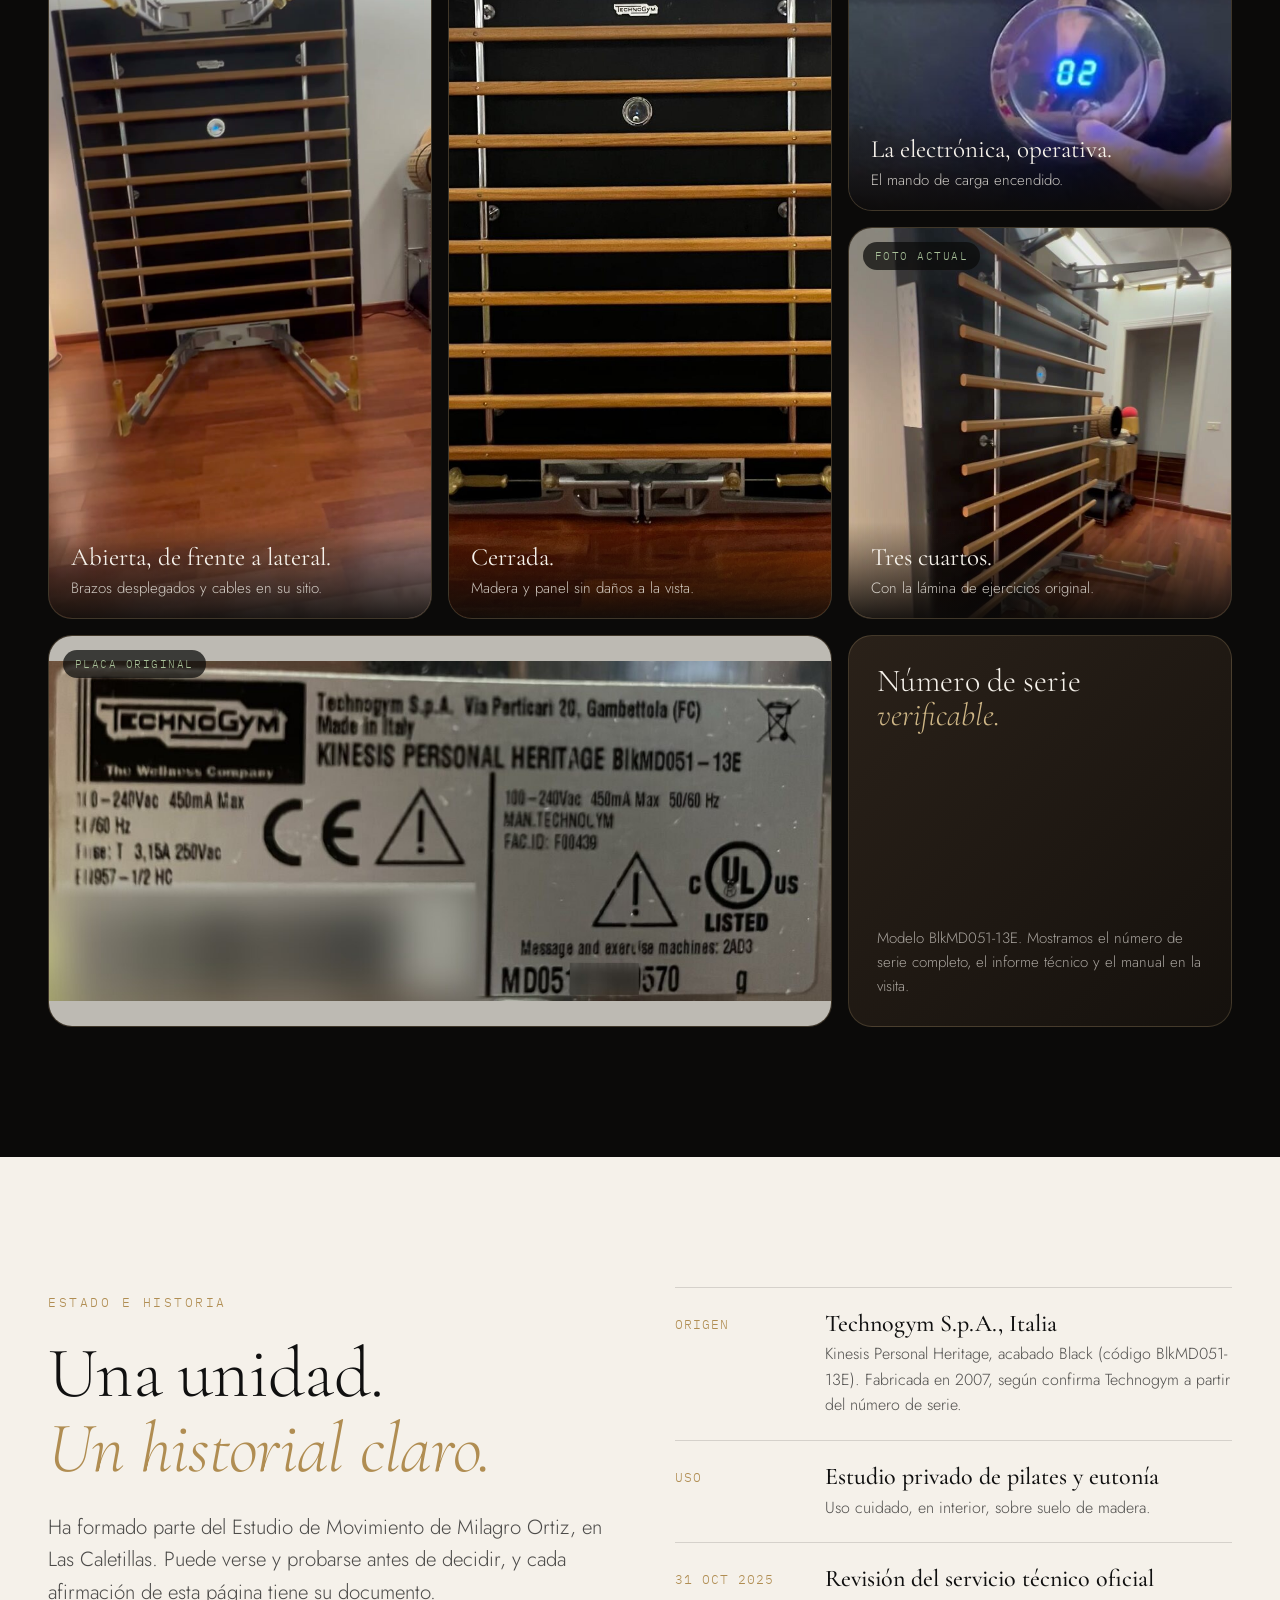
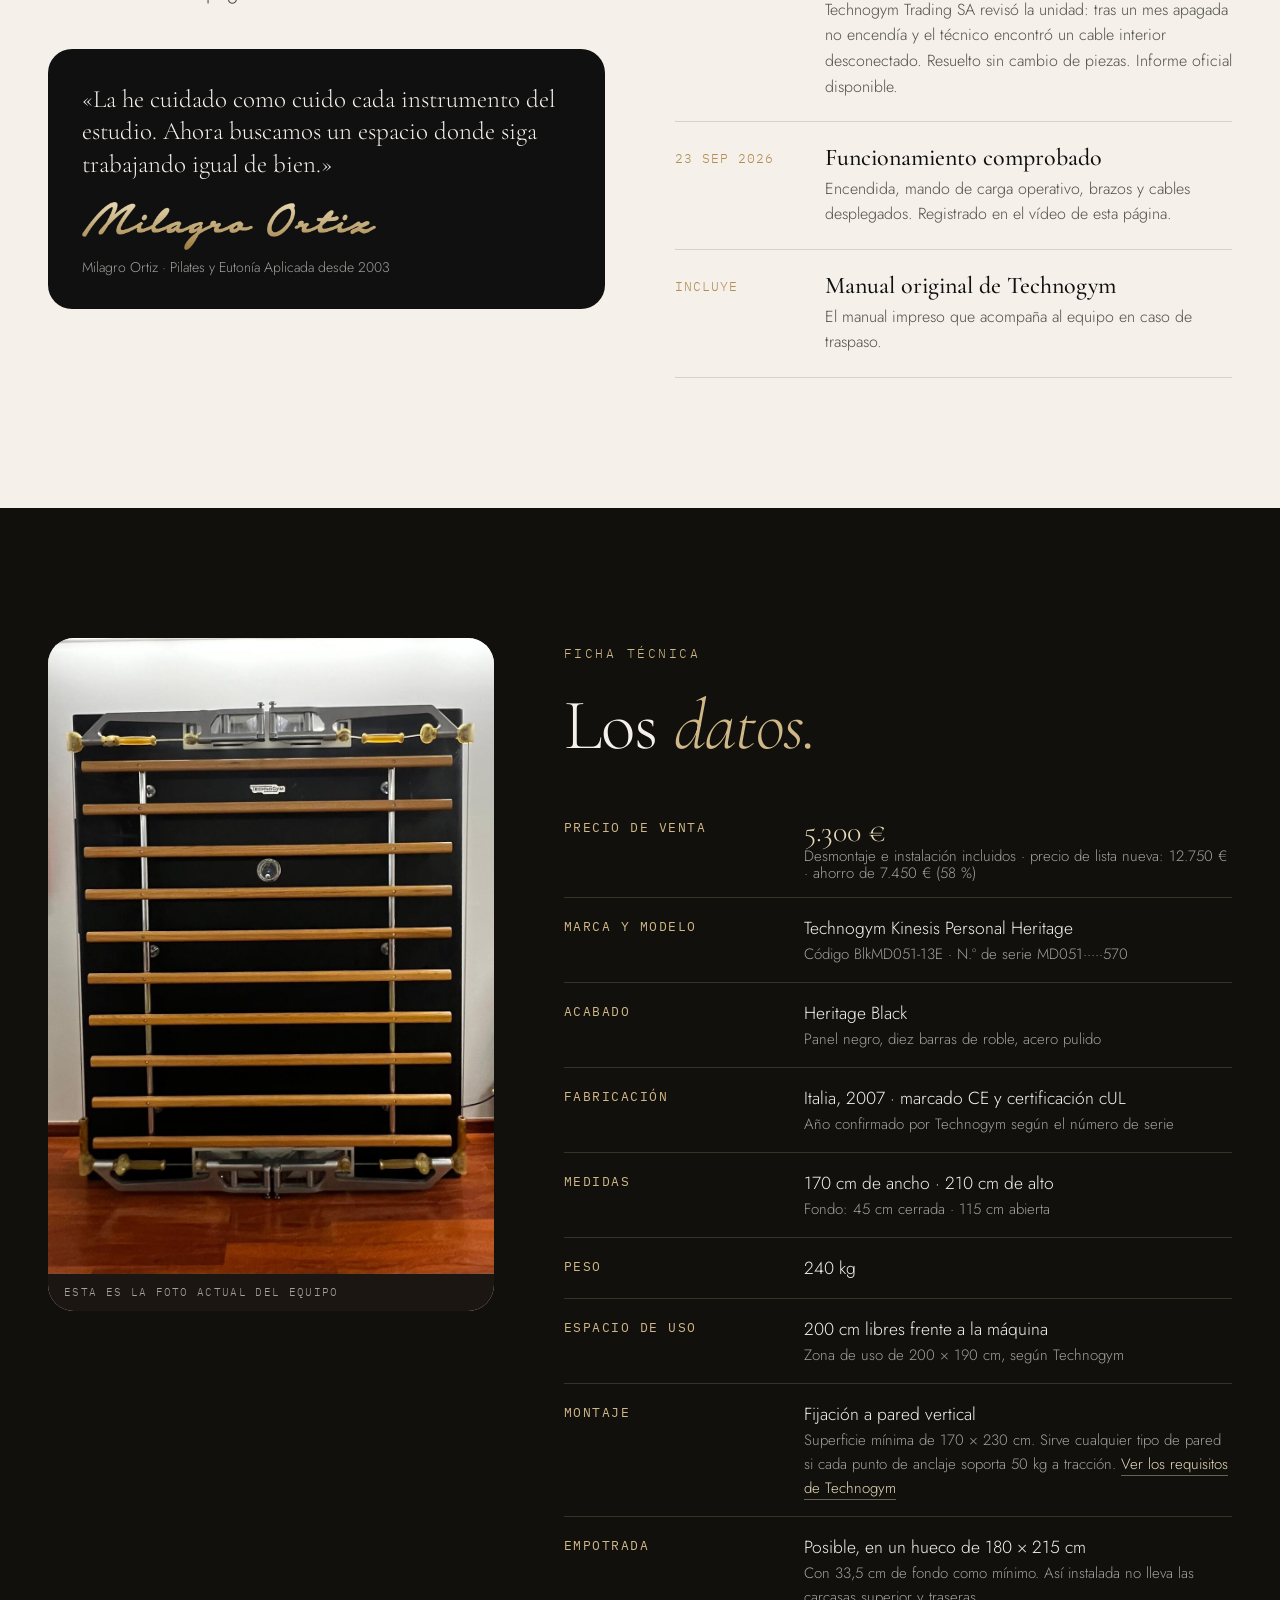
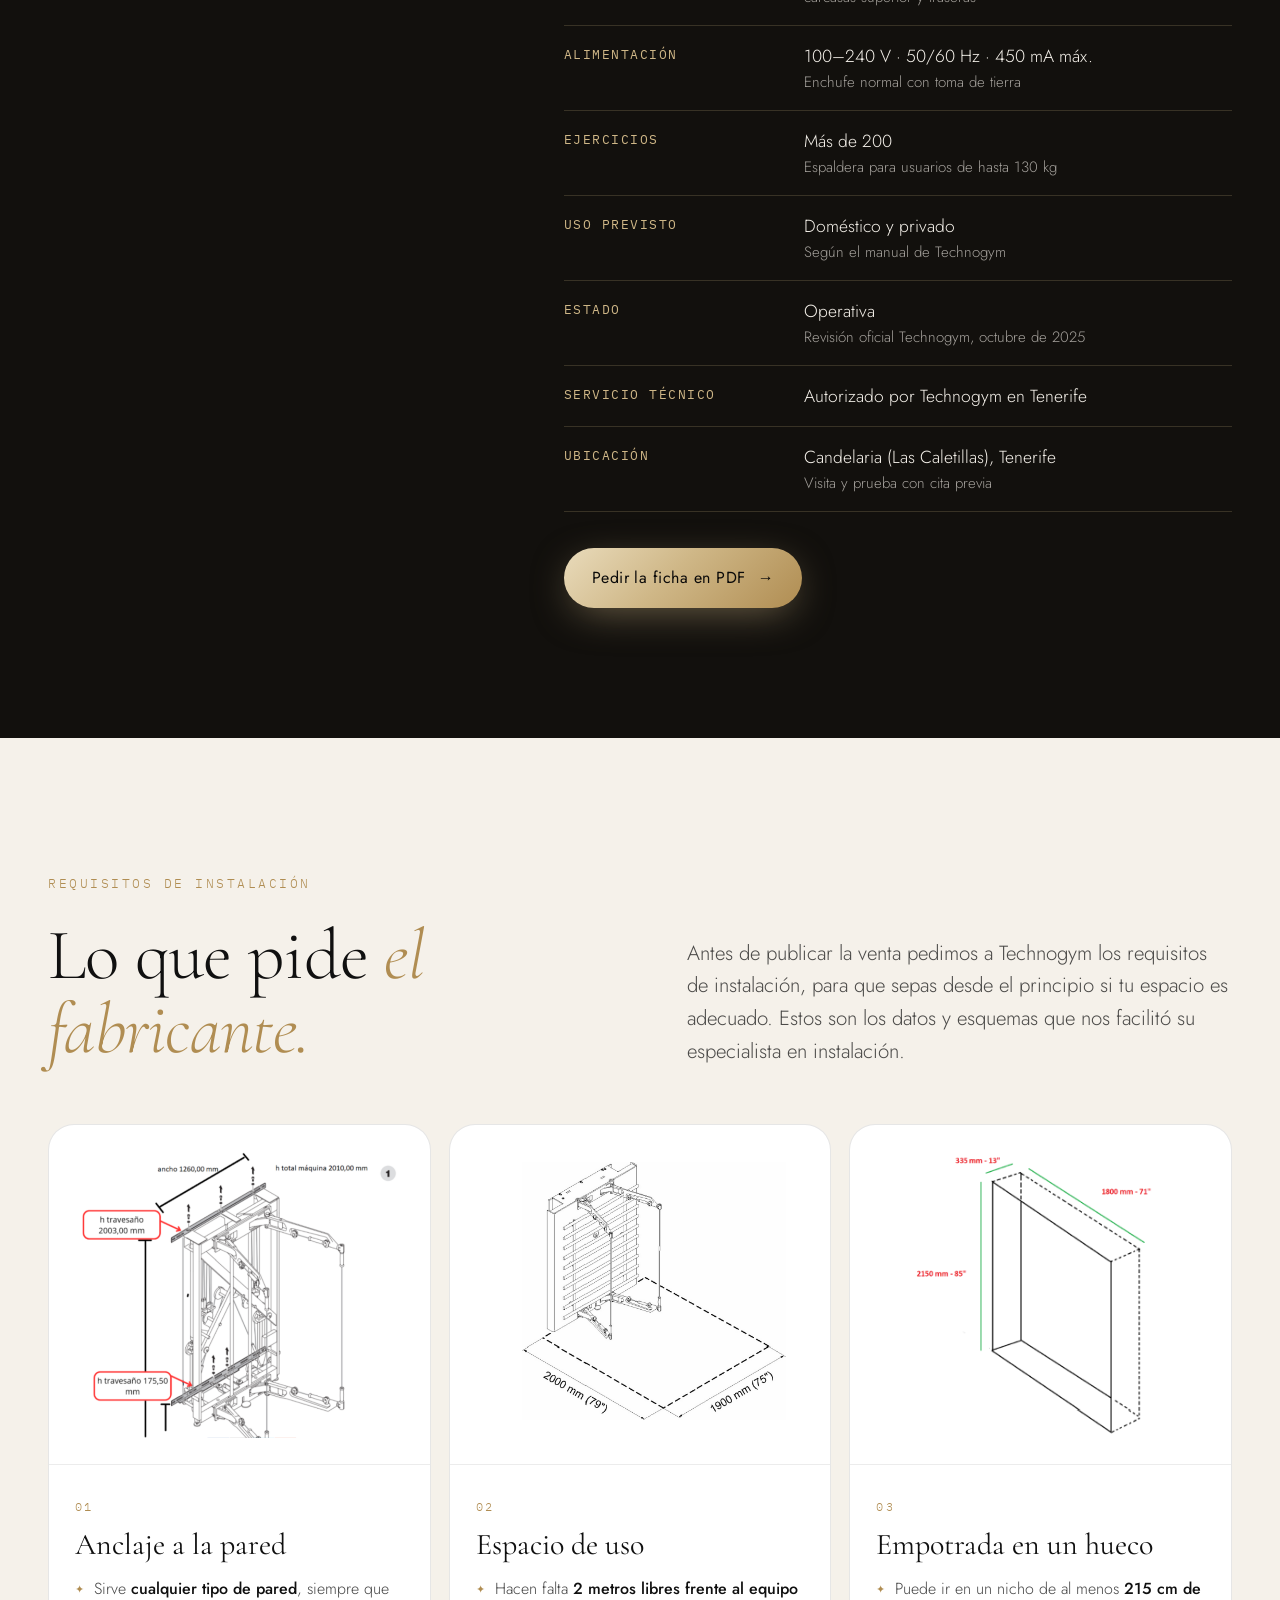
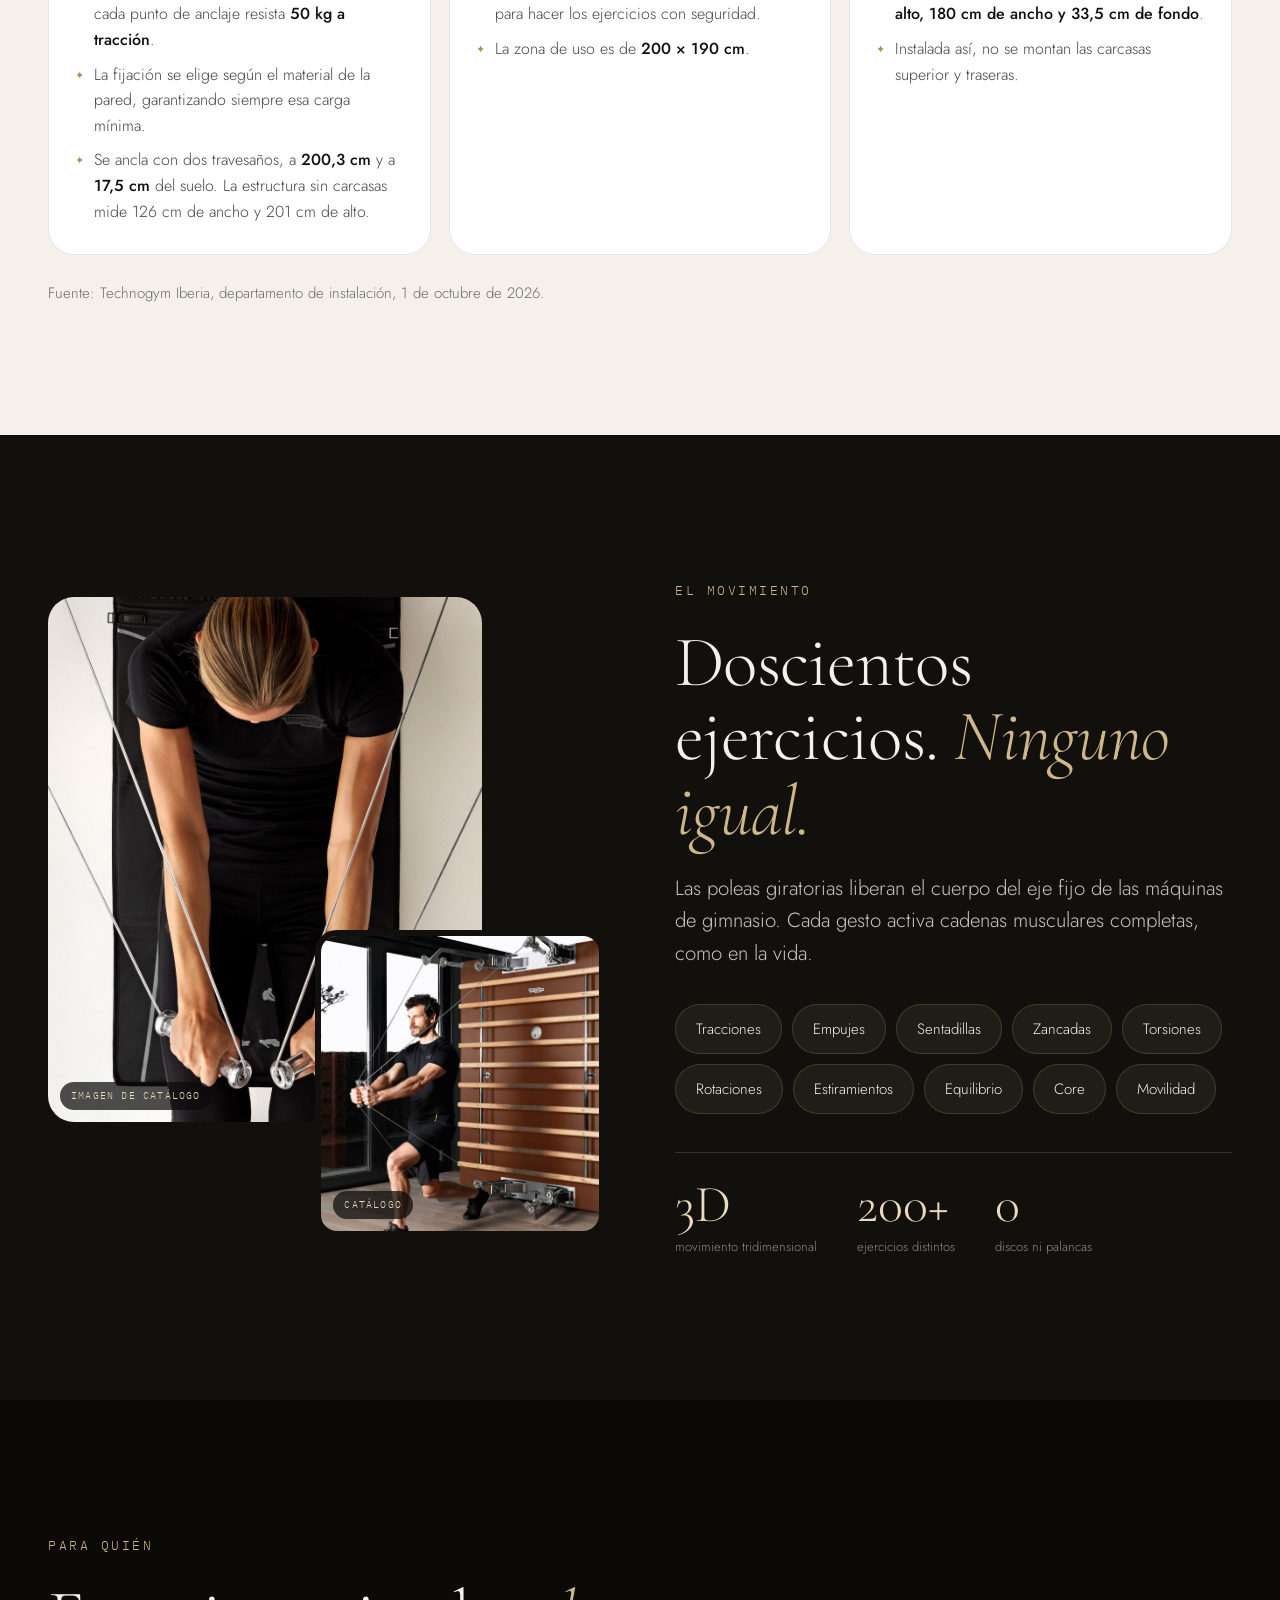
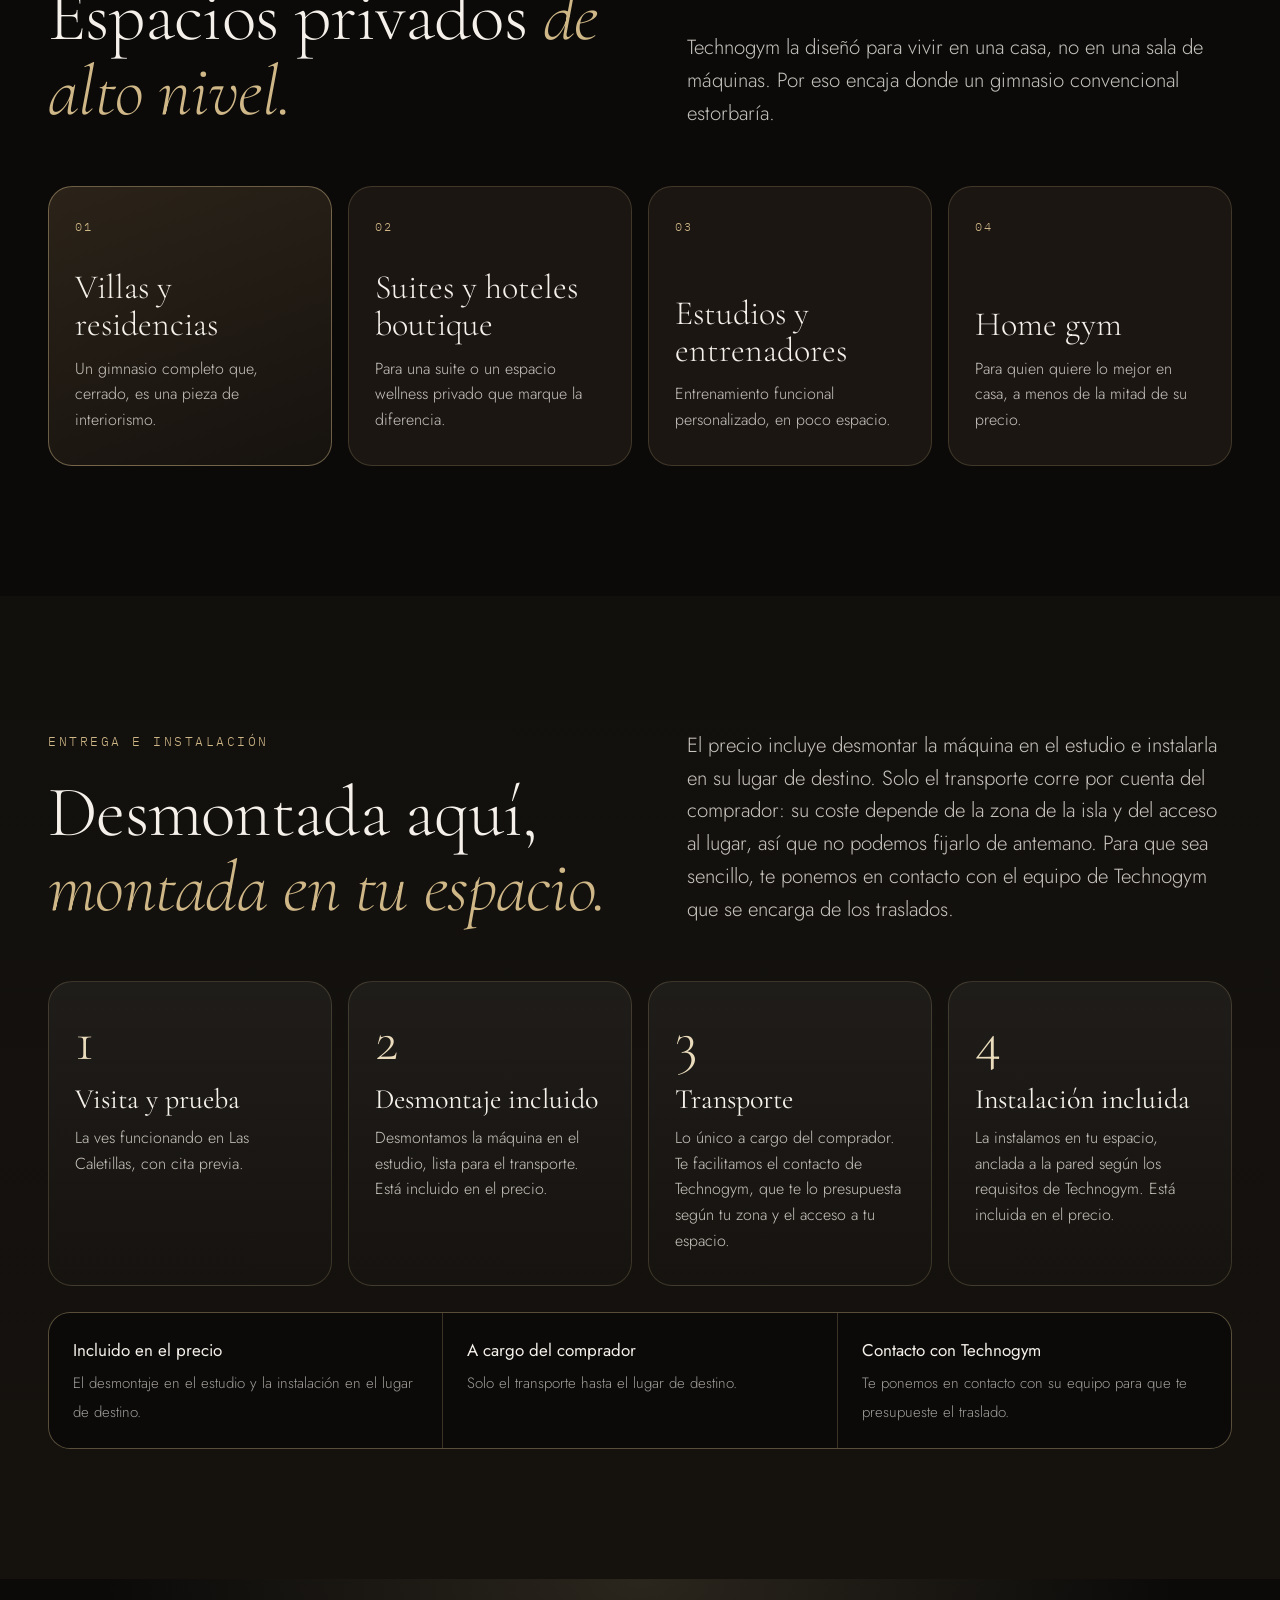
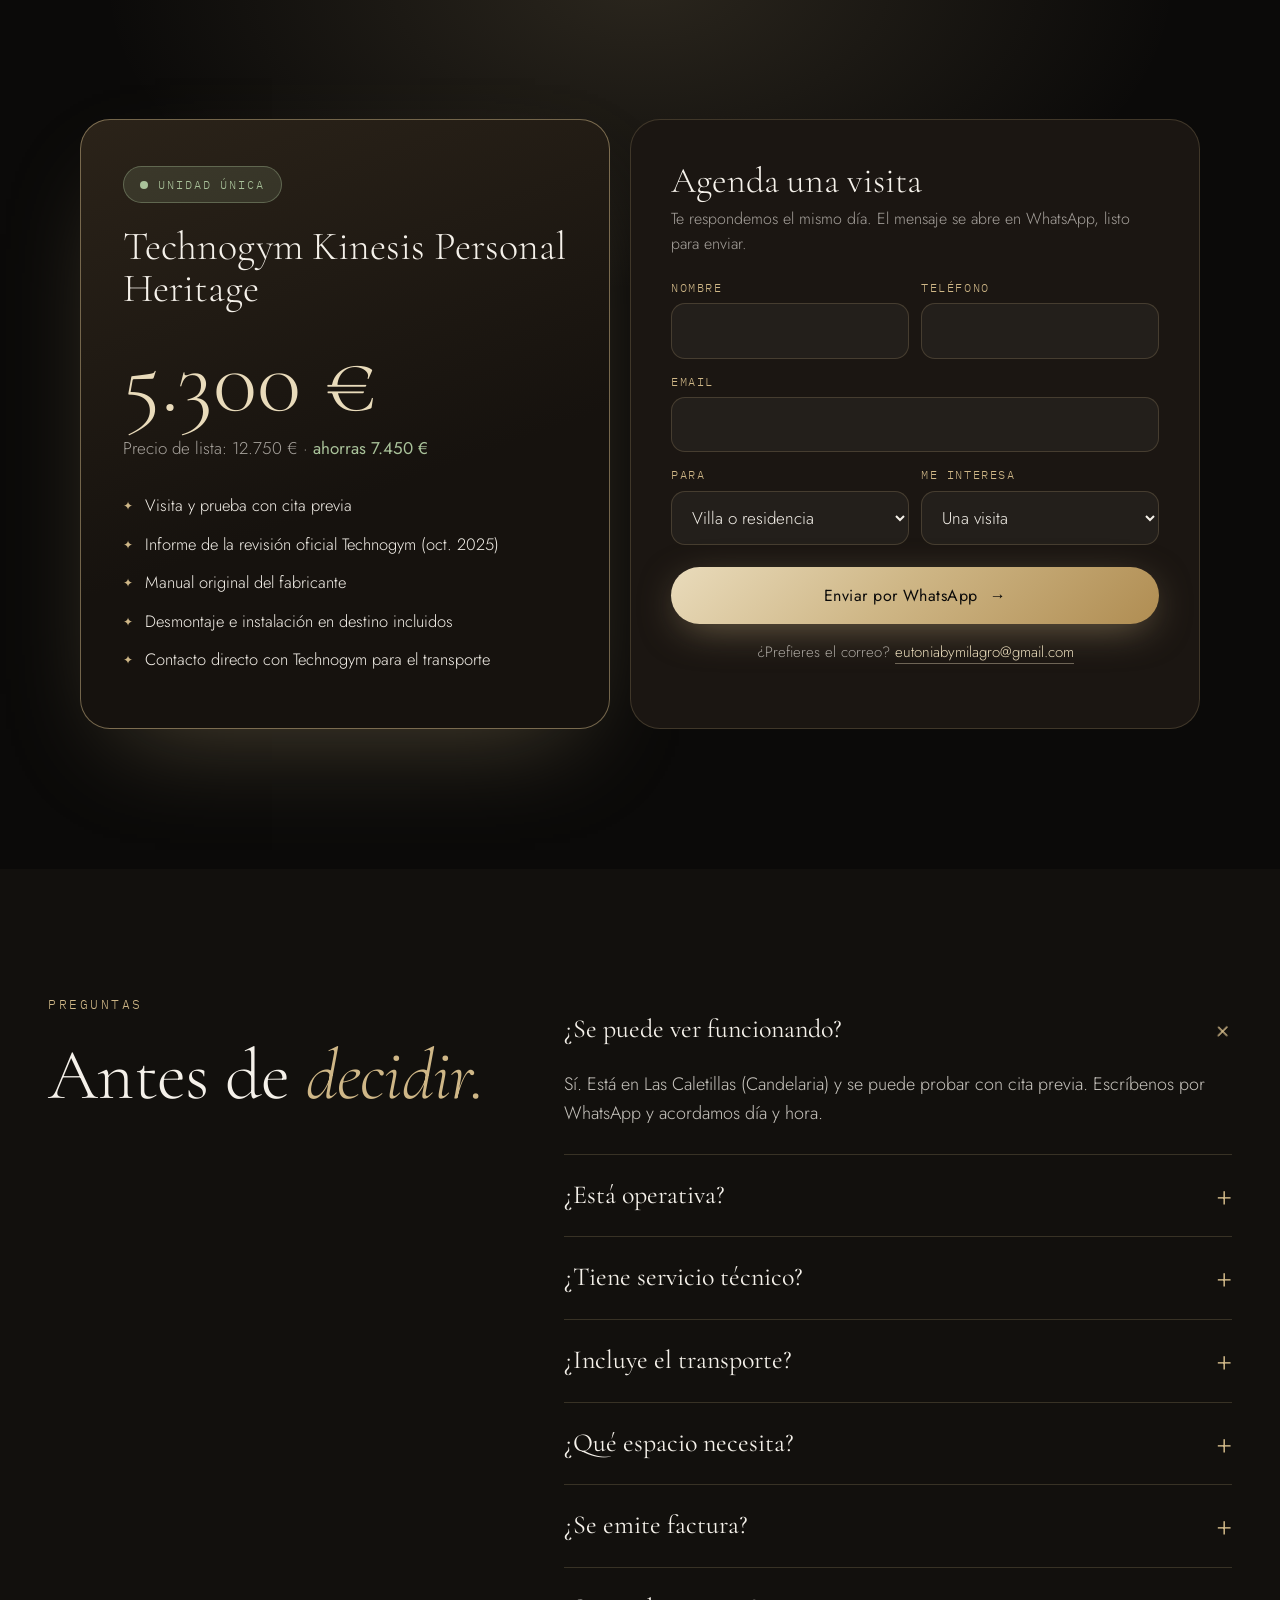
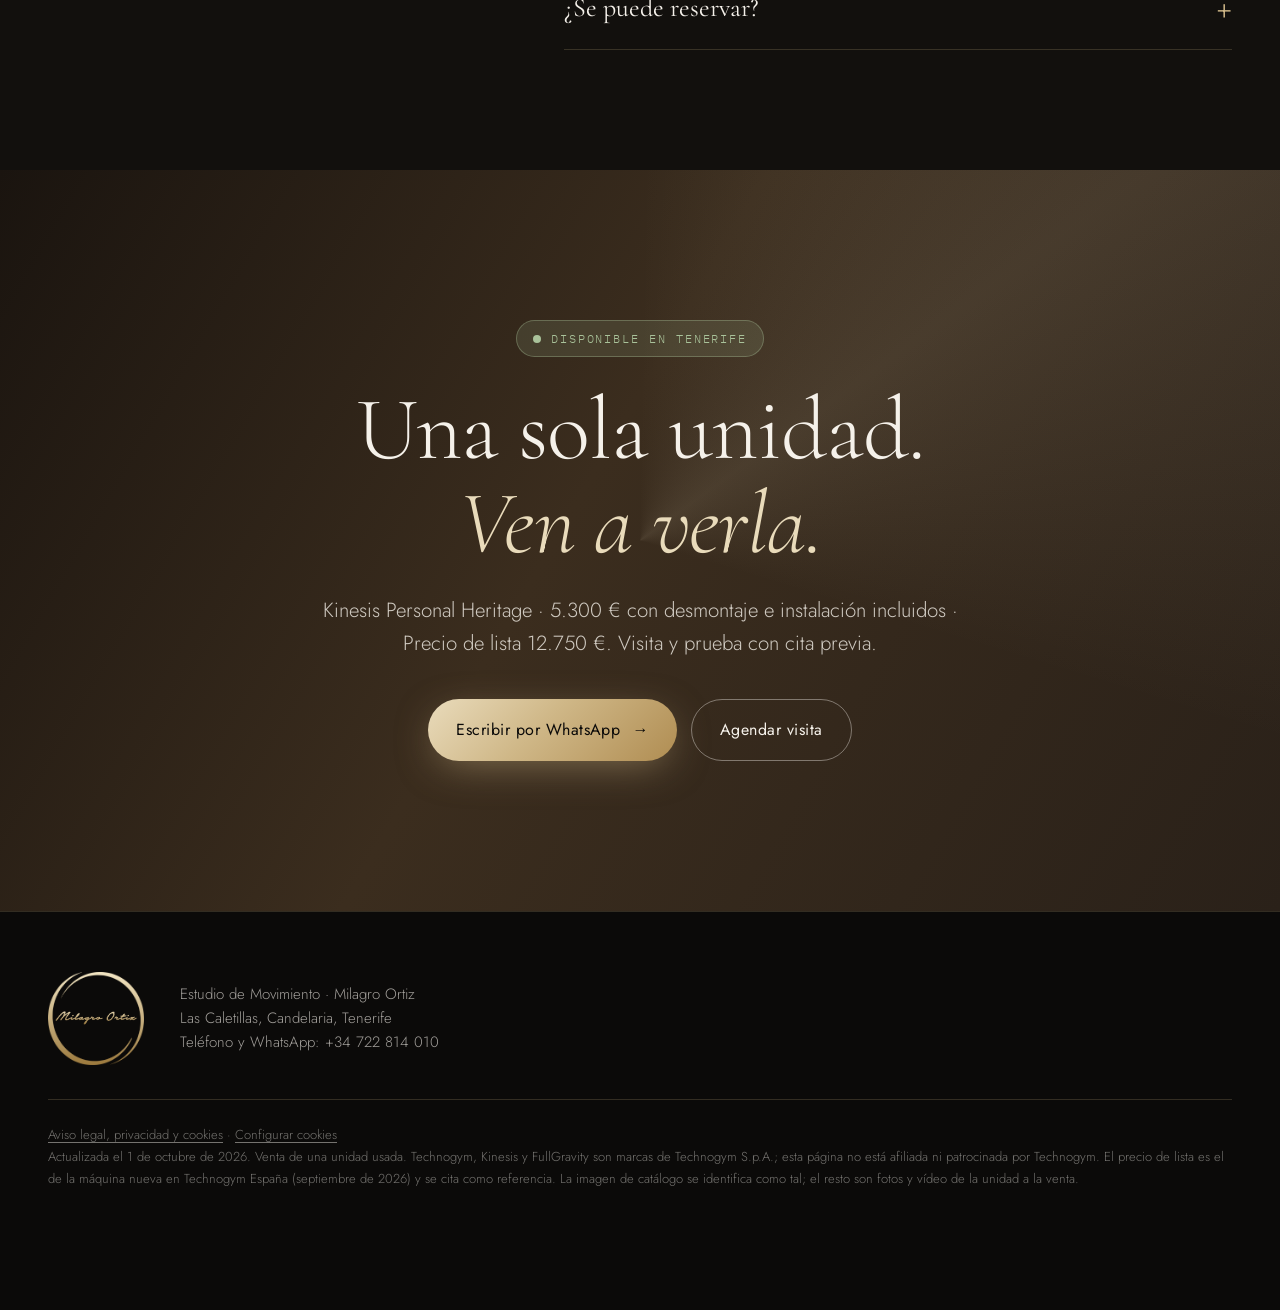
==== commit 5c530959: "Galería: sin «hoy» repetido Co-Authored-By: Claude Opus 5.5 <noreply@anthropic.com>" ====
--- a/index.html
+++ b/index.html
@@ -441,7 +441,7 @@
         <span class="rotulo rev">La unidad a la venta</span>
         <h2 class="titulo rev d1" style="margin-top:22px">Esta es <em>la que se entrega.</em></h2>
       </div>
-      <p class="bajada rev d2">Fotos y vídeo actuales de la máquina, tomados el 23 de septiembre de 2026 en el estudio donde está hoy. Así está hoy: lo que ves es lo que recibes.</p>
+      <p class="bajada rev d2">Fotos y vídeo actuales de la máquina, tomados el 23 de septiembre de 2026 en el estudio donde se encuentra. Así está hoy: lo que ves es lo que recibes.</p>
     </div>
     <div class="galeria">
       <div class="g g1 rev"><video src="img/unidad-abierta.mp4" poster="img/unidad-abierta.jpg" autoplay muted loop playsinline preload="metadata" aria-label="Vídeo de la unidad abierta, recorriéndola de frente a lateral"></video><span class="real">Vídeo actual</span><div class="pie"><b>Abierta, de frente a lateral.</b>Brazos desplegados y cables en su sitio.</div></div>
